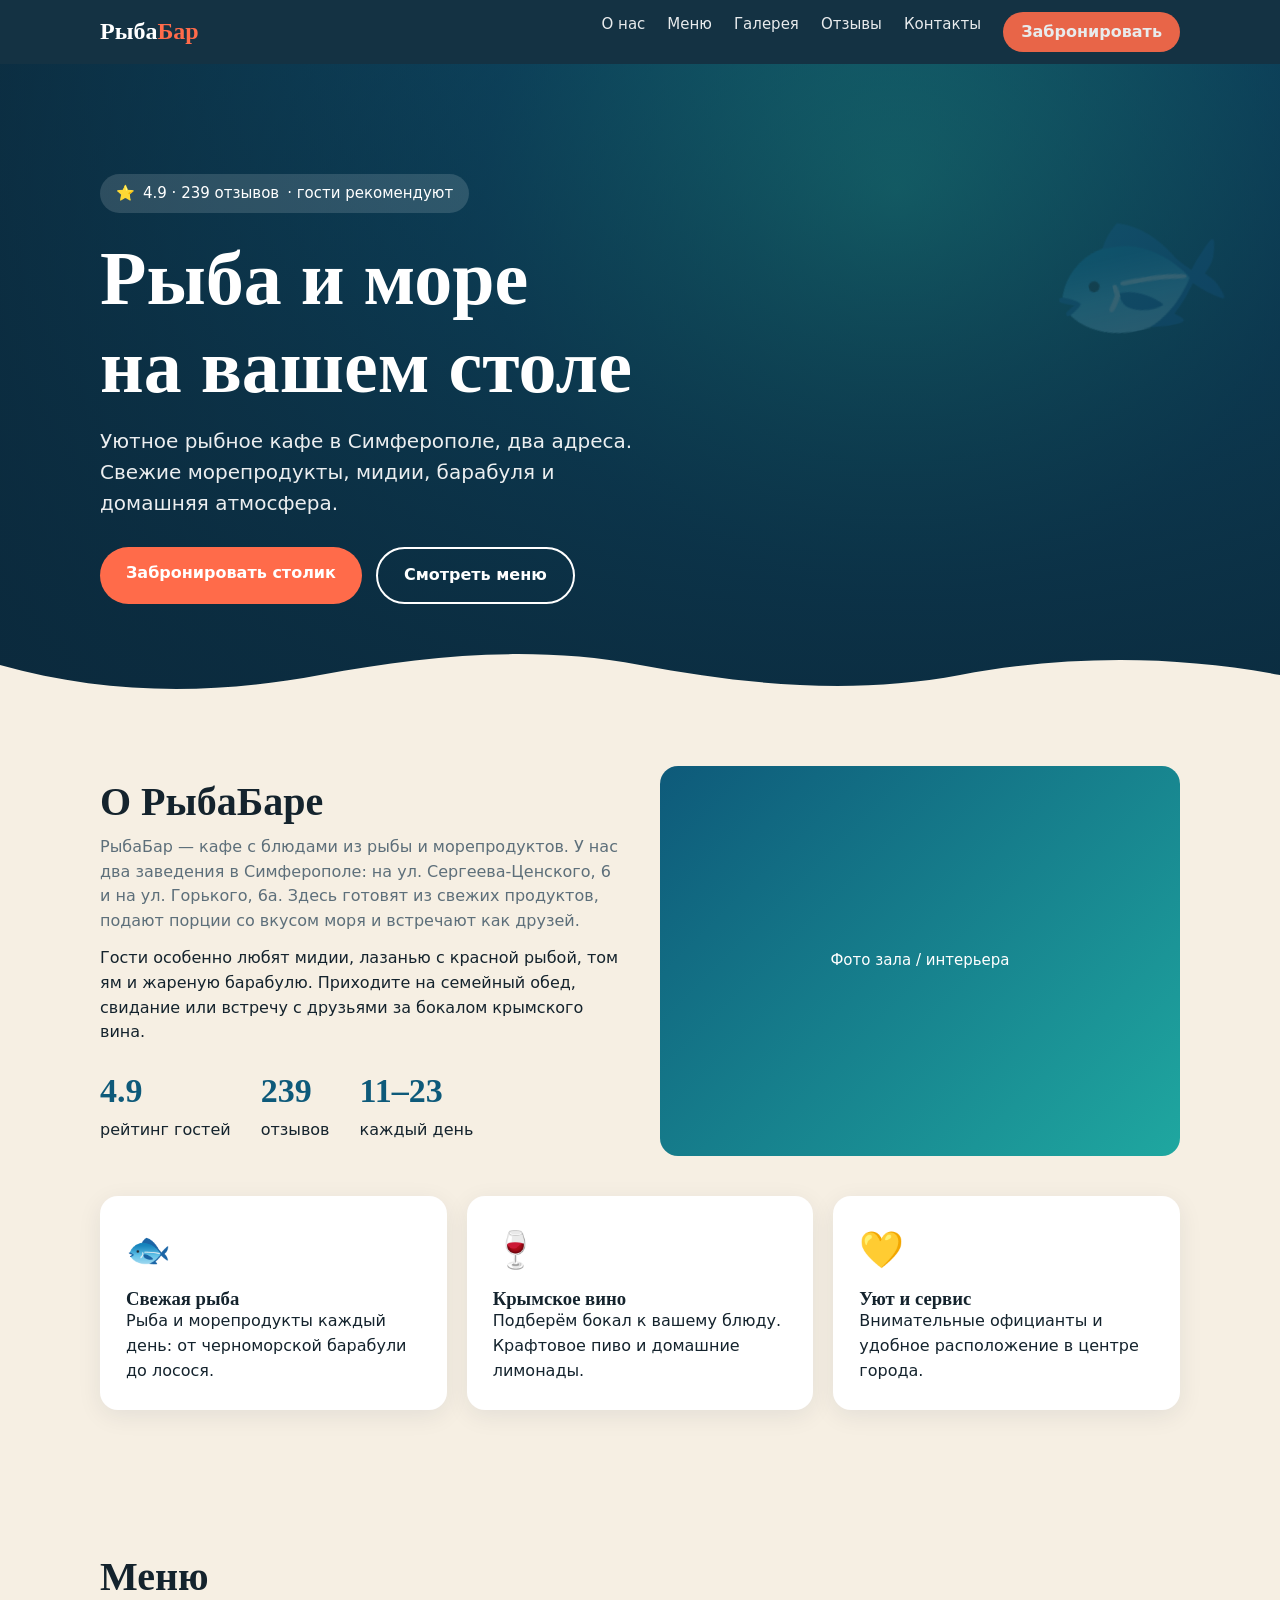
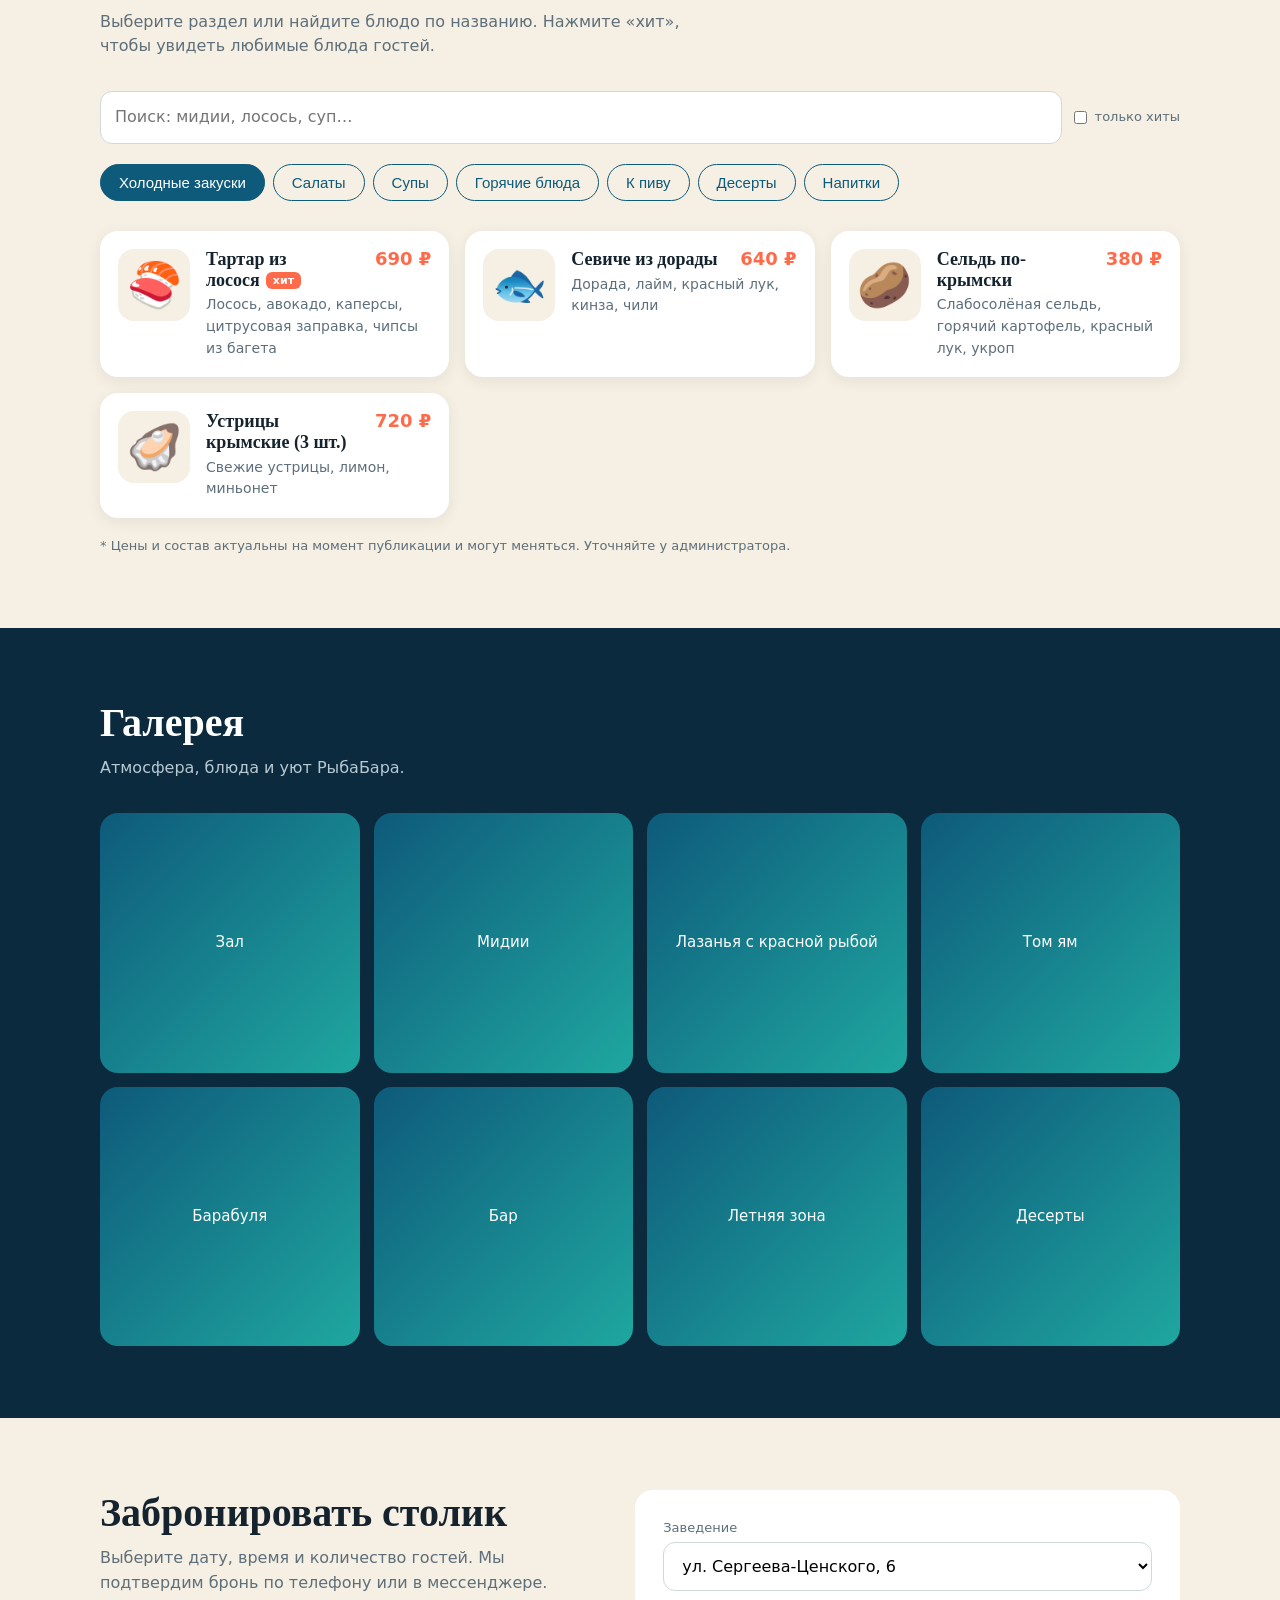
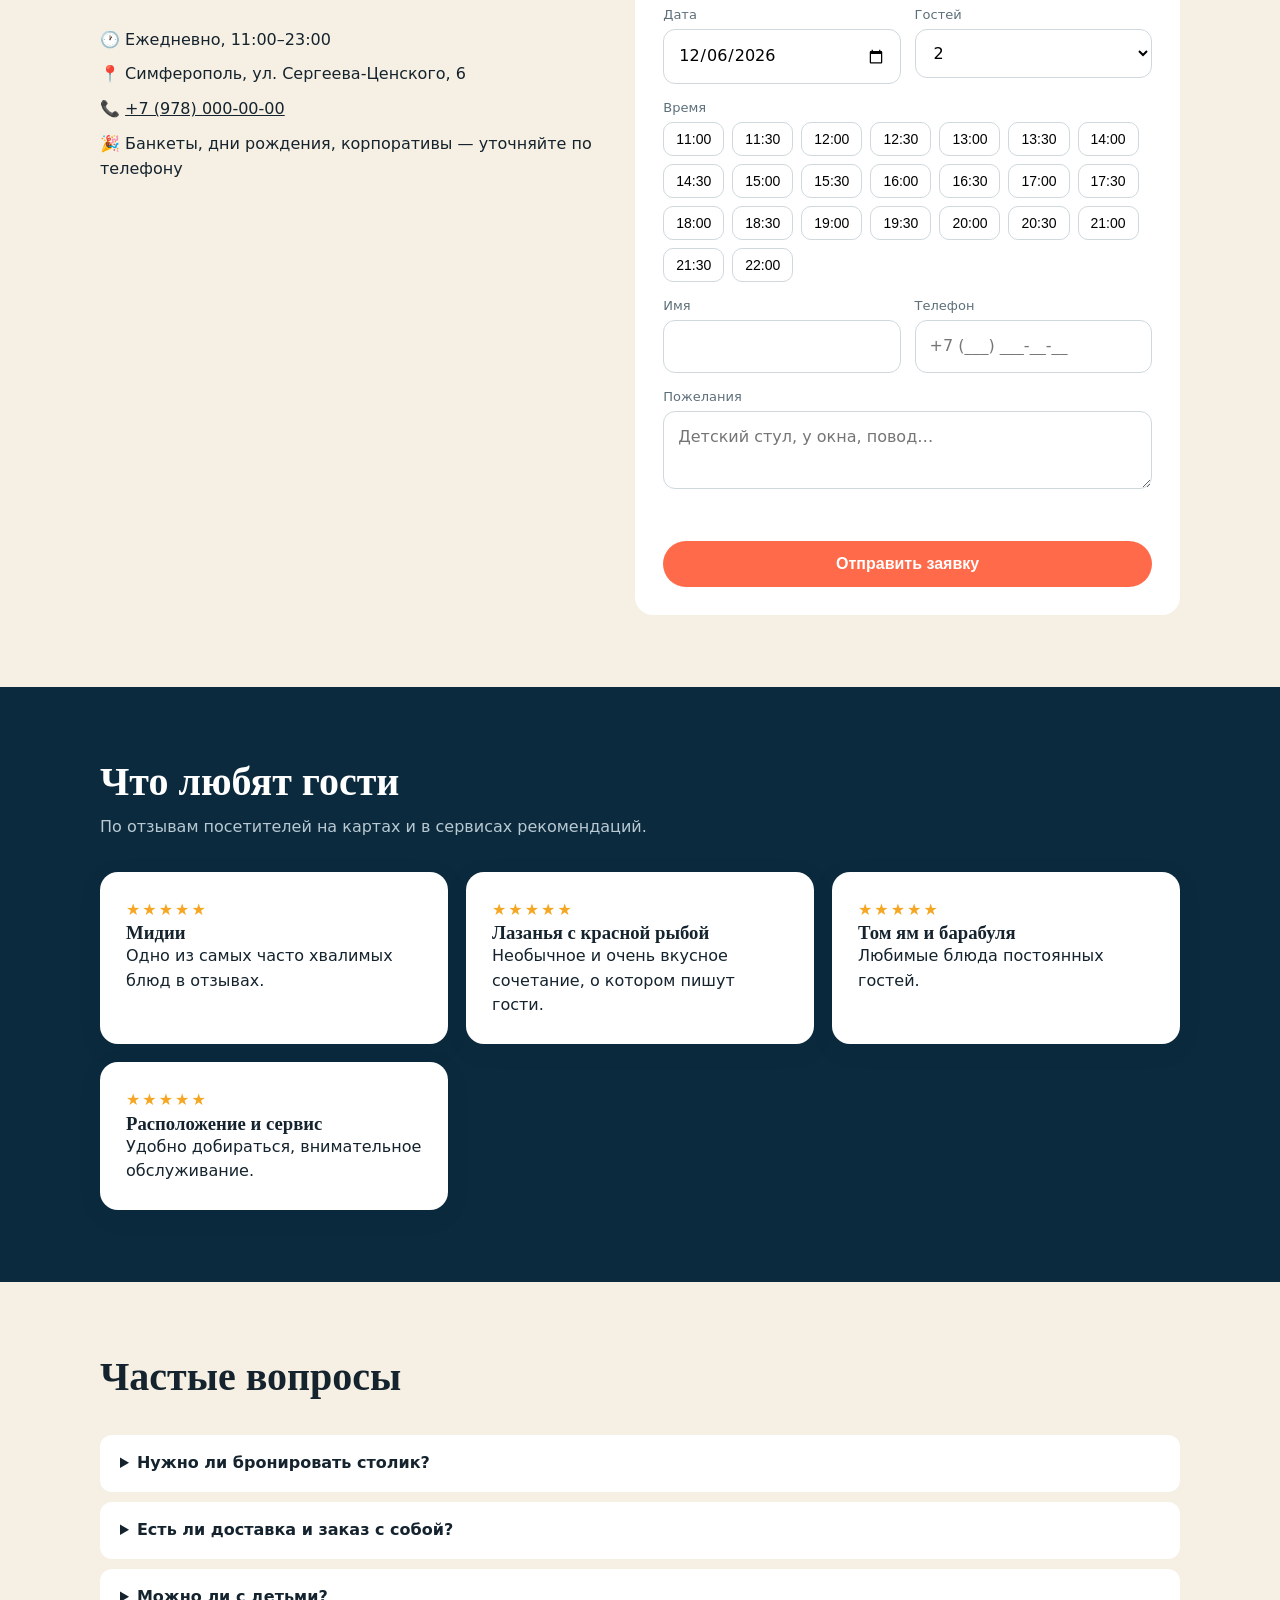
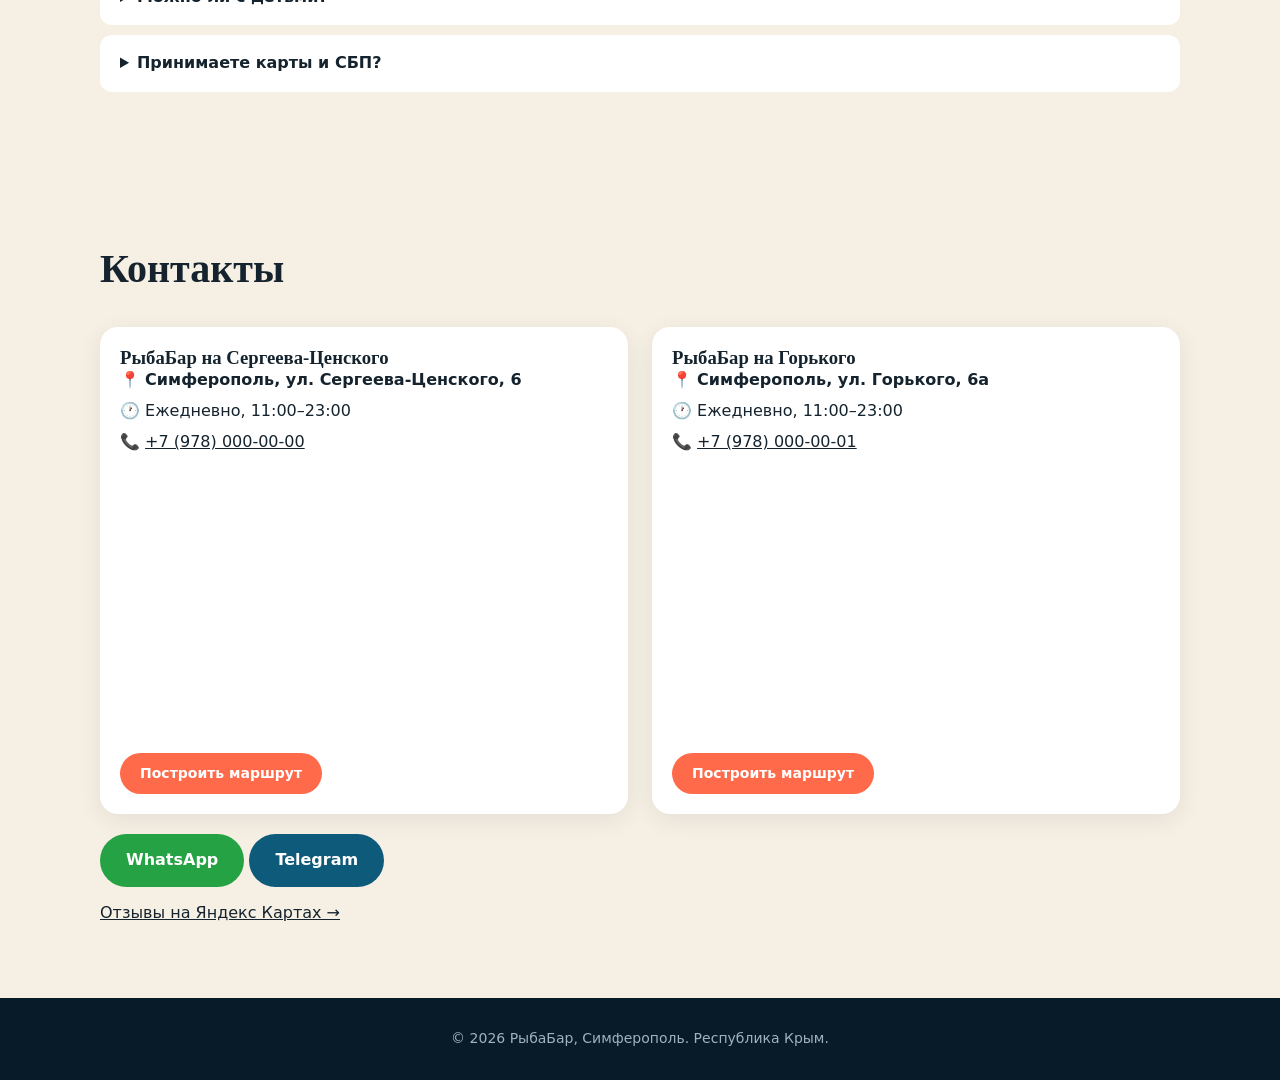
==== index.html @ 53394782 "Два заведения: Сергеева-Ценского, 6 и Горького, 6а — выбор в форме брони, контакты и карты Co-Author" ====
<!doctype html>
<html lang="ru">
<head>
<meta charset="utf-8">
<meta name="viewport" content="width=device-width,initial-scale=1">
<title>РыбаБар — рыбное кафе в Симферополе | Меню и бронирование столика</title>
<meta name="description" content="РыбаБар — кафе с свежей рыбой и морепродуктами в центре Симферополя, ул. Сергеева-Ценского, 6. Рейтинг 4.9. Меню онлайн и бронирование столика.">
<meta property="og:title" content="РыбаБар — рыбное кафе в Симферополе">
<meta property="og:description" content="Мидии, лазанья с красной рыбой, том ям, барабуля. Забронируйте столик онлайн.">
<meta property="og:type" content="restaurant">
<link rel="icon" href="data:image/svg+xml,<svg xmlns='http://www.w3.org/2000/svg' viewBox='0 0 100 100'><text y='.9em' font-size='90'>🐟</text></svg>">
<link rel="stylesheet" href="assets/style.css">
<script type="application/ld+json">
{"@context":"https://schema.org","@type":"Restaurant","name":"РыбаБар","servesCuisine":["Рыба","Морепродукты"],
"address":{"@type":"PostalAddress","streetAddress":"ул. Сергеева-Ценского, 6; ул. Горького, 6а","addressLocality":"Симферополь","addressRegion":"Республика Крым","addressCountry":"RU"},
"aggregateRating":{"@type":"AggregateRating","ratingValue":"4.9","reviewCount":"239"},"openingHours":"Mo-Su 11:00-23:00","acceptsReservations":true}
</script>
</head>
<body>
<header><div class="wrap nav">
 <a class="logo" href="#top">Рыба<span>Бар</span></a>
 <nav><ul id="menuNav">
  <li><a href="#about">О нас</a></li><li><a href="#menu">Меню</a></li><li><a href="#gallery">Галерея</a></li>
  <li><a href="#reviews">Отзывы</a></li><li><a href="#contacts">Контакты</a></li>
  <li><a class="btn" style="padding:8px 18px" href="#book">Забронировать</a></li>
 </ul></nav>
 <button class="burger" id="burger" aria-label="Меню">☰</button>
</div></header>

<main id="top">
<section class="hero">
 <span class="fish" aria-hidden="true">🐟</span>
 <div class="wrap">
  <div class="badge">⭐ <span id="rate"></span> · гости рекомендуют</div>
  <h1>Рыба и море<br>на вашем столе</h1>
  <p>Уютное рыбное кафе в Симферополе, два адреса. Свежие морепродукты, мидии, барабуля и домашняя атмосфера.</p>
  <div class="btns"><a class="btn" href="#book">Забронировать столик</a><a class="btn ghost" href="#menu">Смотреть меню</a></div>
 </div>
 <svg class="waves" viewBox="0 0 1440 70" preserveAspectRatio="none"><path fill="#f6efe3" d="M0 40c120 30 240 30 360 10s240-30 360-10 240 30 360 10 240-20 360 0v30H0z"/></svg>
</section>

<section id="about"><div class="wrap">
 <div class="about reveal">
  <div>
   <h2>О РыбаБаре</h2>
   <p class="lead" style="margin-bottom:12px">РыбаБар — кафе с блюдами из рыбы и морепродуктов. У нас два заведения в Симферополе: на ул. Сергеева-Ценского, 6 и на ул. Горького, 6а. Здесь готовят из свежих продуктов, подают порции со вкусом моря и встречают как друзей.</p>
   <p>Гости особенно любят мидии, лазанью с красной рыбой, том ям и жареную барабулю. Приходите на семейный обед, свидание или встречу с друзьями за бокалом крымского вина.</p>
   <div class="stats"><div><b id="st1"></b>рейтинг гостей</div><div><b id="st2"></b>отзывов</div><div><b>11–23</b>каждый день</div></div>
  </div>
  <div class="photo" data-photo="1">Фото зала / интерьера</div>
 </div>
 <div class="grid3 reveal" style="margin-top:40px">
  <div class="card"><div class="ic">🐟</div><h3>Свежая рыба</h3><p>Рыба и морепродукты каждый день: от черноморской барабули до лосося.</p></div>
  <div class="card"><div class="ic">🍷</div><h3>Крымское вино</h3><p>Подберём бокал к вашему блюду. Крафтовое пиво и домашние лимонады.</p></div>
  <div class="card"><div class="ic">💛</div><h3>Уют и сервис</h3><p>Внимательные официанты и удобное расположение в центре города.</p></div>
 </div>
</div></section>

<section id="menu"><div class="wrap">
 <h2>Меню</h2><p class="lead">Выберите раздел или найдите блюдо по названию. Нажмите «хит», чтобы увидеть любимые блюда гостей.</p>
 <div class="tools"><input type="search" id="q" placeholder="Поиск: мидии, лосось, суп…" aria-label="Поиск по меню"><label style="display:flex;align-items:center;gap:8px;margin:0"><input type="checkbox" id="hitOnly" style="width:auto"> только хиты</label></div>
 <div class="tabs" id="tabs"></div>
 <div class="dishes" id="dishes"></div>
 <p class="note">* Цены и состав актуальны на момент публикации и могут меняться. Уточняйте у администратора.</p>
</div></section>

<section id="gallery" class="dark"><div class="wrap">
 <h2>Галерея</h2><p class="lead">Атмосфера, блюда и уют РыбаБара.</p>
 <div class="gallery" id="gal"></div>
</div></section>

<section id="book"><div class="wrap">
 <div class="book">
  <div class="reveal">
   <h2>Забронировать столик</h2>
   <p class="lead">Выберите дату, время и количество гостей. Мы подтвердим бронь по телефону или в мессенджере.</p>
   <ul style="list-style:none;padding:0;display:grid;gap:10px">
    <li>🕐 <span id="hrs"></span></li><li>📍 <span id="adr"></span></li><li>📞 <a id="phoneLink" href="#"></a></li>
    <li>🎉 Банкеты, дни рождения, корпоративы — уточняйте по телефону</li>
   </ul>
  </div>
  <form class="form" id="form" novalidate>
   <div><label for="loc">Заведение</label><select id="loc"></select></div>
   <div class="row"><div><label for="date">Дата</label><input type="date" id="date" required></div>
   <div><label for="guests">Гостей</label><select id="guests"></select></div></div>
   <div><label>Время</label><div class="slots" id="slots"></div></div>
   <div class="row"><div><label for="name">Имя</label><input id="name" autocomplete="name" required></div>
   <div><label for="tel">Телефон</label><input id="tel" type="tel" autocomplete="tel" placeholder="+7 (___) ___-__-__" required></div></div>
   <div><label for="comment">Пожелания</label><textarea id="comment" rows="2" placeholder="Детский стул, у окна, повод…"></textarea></div>
   <div class="err" id="err" role="alert"></div>
   <button class="btn" type="submit">Отправить заявку</button>
   <div class="ok" id="ok"><b>Заявка сформирована!</b><p id="okText"></p>
    <a class="btn" id="waBtn" target="_blank" rel="noopener">Отправить в WhatsApp</a><a class="btn" id="tgBtn" target="_blank" rel="noopener" style="background:var(--sea)">В Telegram</a></div>
  </form>
 </div>
</div></section>

<section id="reviews" class="dark"><div class="wrap">
 <h2>Что любят гости</h2><p class="lead">По отзывам посетителей на картах и в сервисах рекомендаций.</p>
 <div class="rev reveal">
  <div class="card" style="color:var(--ink)"><div class="stars">★★★★★</div><h3>Мидии</h3><p>Одно из самых часто хвалимых блюд в отзывах.</p></div>
  <div class="card" style="color:var(--ink)"><div class="stars">★★★★★</div><h3>Лазанья с красной рыбой</h3><p>Необычное и очень вкусное сочетание, о котором пишут гости.</p></div>
  <div class="card" style="color:var(--ink)"><div class="stars">★★★★★</div><h3>Том ям и барабуля</h3><p>Любимые блюда постоянных гостей.</p></div>
  <div class="card" style="color:var(--ink)"><div class="stars">★★★★★</div><h3>Расположение и сервис</h3><p>Удобно добираться, внимательное обслуживание.</p></div>
 </div>
</div></section>

<section><div class="wrap faq">
 <h2>Частые вопросы</h2><br>
 <details><summary>Нужно ли бронировать столик?</summary><p>В выходные и вечером лучше забронировать заранее — через форму выше или по телефону.</p></details>
 <details><summary>Есть ли доставка и заказ с собой?</summary><p>Уточняйте у администратора по телефону.</p></details>
 <details><summary>Можно ли с детьми?</summary><p>Да, мы рады гостям с детьми. Детский стул подготовим по запросу.</p></details>
 <details><summary>Принимаете карты и СБП?</summary><p>Да, оплата наличными, картой и по СБП.</p></details>
</div></section>

<section id="contacts"><div class="wrap">
 <h2>Контакты</h2><br>
 <div id="locs" class="contacts-list"></div>
 <p style="margin-top:20px"><a class="btn" id="wa" target="_blank" rel="noopener" style="background:#25a244">WhatsApp</a> <a class="btn" id="tg" target="_blank" rel="noopener" style="background:var(--sea)">Telegram</a></p>
 <p style="margin-top:14px"><a href="https://yandex.ru/maps/org/rybabar/146988495562" target="_blank" rel="noopener">Отзывы на Яндекс Картах →</a></p>
</div></section>
</main>

<footer><div class="wrap">© <span id="yr"></span> РыбаБар, Симферополь. Республика Крым.</div></footer>
<a class="btn fab" href="#book">Забронировать</a>
<script src="assets/config.js"></script><script src="assets/menu.js"></script><script src="assets/script.js"></script>
</body></html>
---- assets/style.css ----
:root{--navy:#0b2a3d;--sea:#0e5a7a;--teal:#1fa7a0;--sand:#f6efe3;--coral:#ff6b4a;--ink:#14232d;--mut:#5d6f7a;--card:#fff;--r:18px}
*{box-sizing:border-box;margin:0}html{scroll-behavior:smooth}
body{font-family:"Segoe UI",system-ui,-apple-system,Roboto,sans-serif;color:var(--ink);background:var(--sand);line-height:1.55}
img,svg{max-width:100%}a{color:inherit}
.wrap{max-width:1120px;margin:0 auto;padding:0 20px}
h1,h2,h3{font-family:Georgia,"Times New Roman",serif;line-height:1.15}
h2{font-size:clamp(28px,4vw,40px);margin-bottom:10px}
.lead{color:var(--mut);max-width:620px;margin-bottom:32px}
section{padding:72px 0}
header{position:sticky;top:0;z-index:50;background:rgba(11,42,61,.96);backdrop-filter:blur(8px);color:#fff}
.nav{display:flex;align-items:center;justify-content:space-between;height:64px}
.logo{font-family:Georgia,serif;font-size:24px;font-weight:700;text-decoration:none}.logo span{color:var(--coral)}
nav ul{display:flex;gap:22px;list-style:none;padding:0}nav a{text-decoration:none;font-size:15px;opacity:.9}nav a:hover{opacity:1;color:var(--teal)}
.burger{display:none;background:none;border:0;color:#fff;font-size:28px;cursor:pointer}
.btn{display:inline-block;background:var(--coral);color:#fff;border:0;padding:14px 26px;border-radius:999px;font-size:16px;font-weight:600;text-decoration:none;cursor:pointer;transition:.2s}
.btn:hover{transform:translateY(-2px);box-shadow:0 8px 20px rgba(255,107,74,.4)}
.btn.ghost{background:transparent;border:2px solid #fff}
.hero{background:linear-gradient(180deg,rgba(11,42,61,.55),rgba(11,42,61,.9)),radial-gradient(circle at 70% 20%,#1fa7a0 0,#0e5a7a 40%,#0b2a3d 100%);color:#fff;padding:110px 0 90px;position:relative;overflow:hidden}
.hero h1{font-size:clamp(40px,7vw,76px);margin-bottom:16px}
.hero p{font-size:20px;max-width:560px;opacity:.92;margin-bottom:28px}
.hero .btns{display:flex;gap:14px;flex-wrap:wrap}
.badge{display:inline-flex;gap:8px;background:rgba(255,255,255,.14);padding:8px 16px;border-radius:999px;margin-bottom:22px;font-size:15px}
.waves{position:absolute;bottom:-1px;left:0;width:100%;height:70px}
.hero .fish{position:absolute;right:4%;top:90px;font-size:150px;opacity:.18;transform:rotate(-12deg)}
.grid3{display:grid;grid-template-columns:repeat(auto-fit,minmax(240px,1fr));gap:20px}
.card{background:var(--card);border-radius:var(--r);padding:26px;box-shadow:0 6px 24px rgba(11,42,61,.08)}
.card .ic{font-size:36px;margin-bottom:10px}
.about{display:grid;grid-template-columns:1fr 1fr;gap:40px;align-items:center}
.photo{aspect-ratio:4/3;border-radius:var(--r);background:linear-gradient(135deg,var(--sea),var(--teal));display:flex;align-items:center;justify-content:center;color:#fff;font-size:15px;text-align:center;padding:16px;overflow:hidden}
.photo img{width:100%;height:100%;object-fit:cover}
.stats{display:flex;gap:30px;margin-top:20px;flex-wrap:wrap}.stats b{display:block;font-size:34px;font-family:Georgia,serif;color:var(--sea)}
.tabs{display:flex;gap:8px;overflow-x:auto;padding-bottom:10px;margin-bottom:20px;position:sticky;top:64px;background:var(--sand);z-index:5;padding-top:8px}
.tab{white-space:nowrap;border:1.5px solid var(--sea);color:var(--sea);background:transparent;padding:9px 18px;border-radius:999px;cursor:pointer;font-size:15px}
.tab.on{background:var(--sea);color:#fff}
.tools{display:flex;gap:12px;flex-wrap:wrap;margin-bottom:12px}
.tools input[type=search]{flex:1;min-width:200px}
input,select,textarea{font:inherit;padding:13px 14px;border:1.5px solid #cfd8dc;border-radius:12px;background:#fff;width:100%}
input:focus,select:focus,textarea:focus{outline:2px solid var(--teal);border-color:var(--teal)}
.dishes{display:grid;grid-template-columns:repeat(auto-fill,minmax(320px,1fr));gap:16px}
.dish{background:#fff;border-radius:var(--r);padding:18px;display:flex;gap:16px;box-shadow:0 4px 16px rgba(11,42,61,.07)}
.dish .em{font-size:44px;width:72px;height:72px;flex:none;border-radius:16px;background:var(--sand);display:flex;align-items:center;justify-content:center}
.dish h3{font-size:18px;display:flex;justify-content:space-between;gap:10px}
.dish .pr{color:var(--coral);white-space:nowrap;font-family:system-ui;font-weight:700}
.dish p{color:var(--mut);font-size:14px;margin-top:4px}
.tag{font-size:11px;background:var(--coral);color:#fff;border-radius:6px;padding:2px 7px;margin-left:6px;vertical-align:middle;font-family:system-ui}
.note{font-size:13px;color:var(--mut);margin-top:18px}
.gallery{display:grid;grid-template-columns:repeat(auto-fit,minmax(240px,1fr));gap:14px}
.gallery .photo{aspect-ratio:1}
.dark{background:var(--navy);color:#fff}.dark .lead{color:#b9c9d3}
.book{display:grid;grid-template-columns:1fr 1.1fr;gap:40px}
.form{background:#fff;color:var(--ink);border-radius:var(--r);padding:28px;display:grid;gap:14px}
.form .row{display:grid;grid-template-columns:1fr 1fr;gap:14px}
label{font-size:13px;color:var(--mut);display:block;margin-bottom:4px}
.slots{display:flex;flex-wrap:wrap;gap:8px}
.slot{border:1.5px solid #cfd8dc;background:#fff;border-radius:10px;padding:8px 12px;cursor:pointer;font-size:14px}
.slot.on{background:var(--teal);border-color:var(--teal);color:#fff}.slot:disabled{opacity:.35;cursor:not-allowed;text-decoration:line-through}
.err{color:#c0392b;font-size:13px;min-height:16px}
.ok{background:#e6f7f5;border:1.5px solid var(--teal);border-radius:12px;padding:16px;display:none}
.ok .btn{margin-top:10px;margin-right:8px;padding:10px 20px}
.rev{display:grid;grid-template-columns:repeat(auto-fit,minmax(280px,1fr));gap:18px}
.stars{color:#f5a623;letter-spacing:2px}
.faq details{background:#fff;border-radius:12px;padding:16px 20px;margin-bottom:10px}.faq summary{cursor:pointer;font-weight:600}.faq p{margin-top:8px;color:var(--mut)}
.contacts{display:grid;grid-template-columns:1fr 1.3fr;gap:30px}
.contacts iframe{width:100%;height:340px;border:0;border-radius:var(--r)}
.contacts li{list-style:none;margin-bottom:12px}
footer{background:#071b28;color:#9fb3be;padding:30px 0;font-size:14px;text-align:center}
.fab{position:fixed;right:16px;bottom:16px;z-index:60;display:none}
.reveal{opacity:0;transform:translateY(20px);transition:.6s}.reveal.in{opacity:1;transform:none}
@media(max-width:820px){
 nav ul{display:none;position:absolute;top:64px;left:0;right:0;background:var(--navy);flex-direction:column;padding:16px 20px}nav ul.open{display:flex}.burger{display:block}
 .about,.book,.contacts{grid-template-columns:1fr}.fab{display:block}section{padding:52px 0}.hero .fish{font-size:90px}
 .dishes{grid-template-columns:1fr}.gallery{grid-template-columns:1fr 1fr}.form .row{grid-template-columns:1fr}
}
@media(prefers-reduced-motion:reduce){*{transition:none!important;scroll-behavior:auto!important}}

.contacts-list{display:grid;grid-template-columns:repeat(auto-fit,minmax(320px,1fr));gap:24px}.loc{background:#fff;border-radius:var(--r);padding:20px;box-shadow:0 6px 24px rgba(11,42,61,.08)}.loc iframe{width:100%;height:260px;border:0;border-radius:12px;margin:12px 0}.loc p{margin-bottom:6px}.loc .btn{padding:10px 20px;font-size:14px}
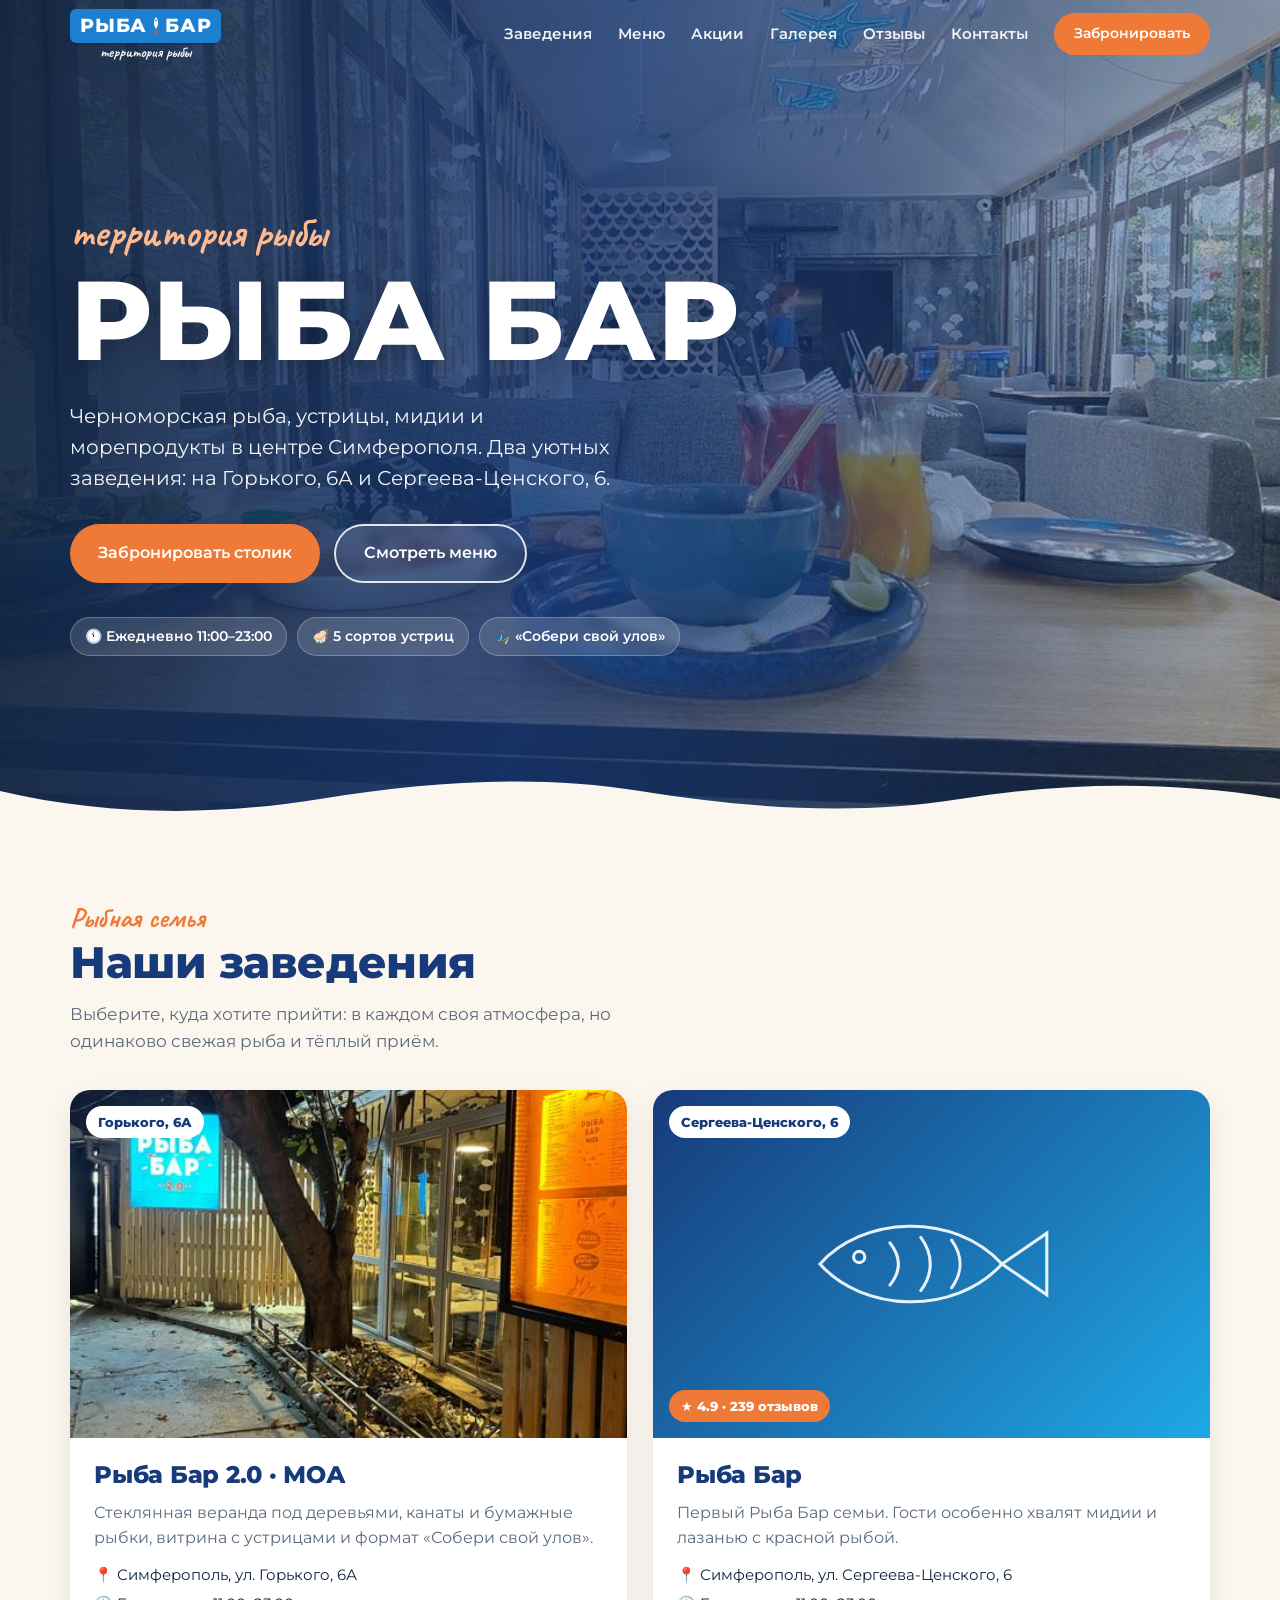
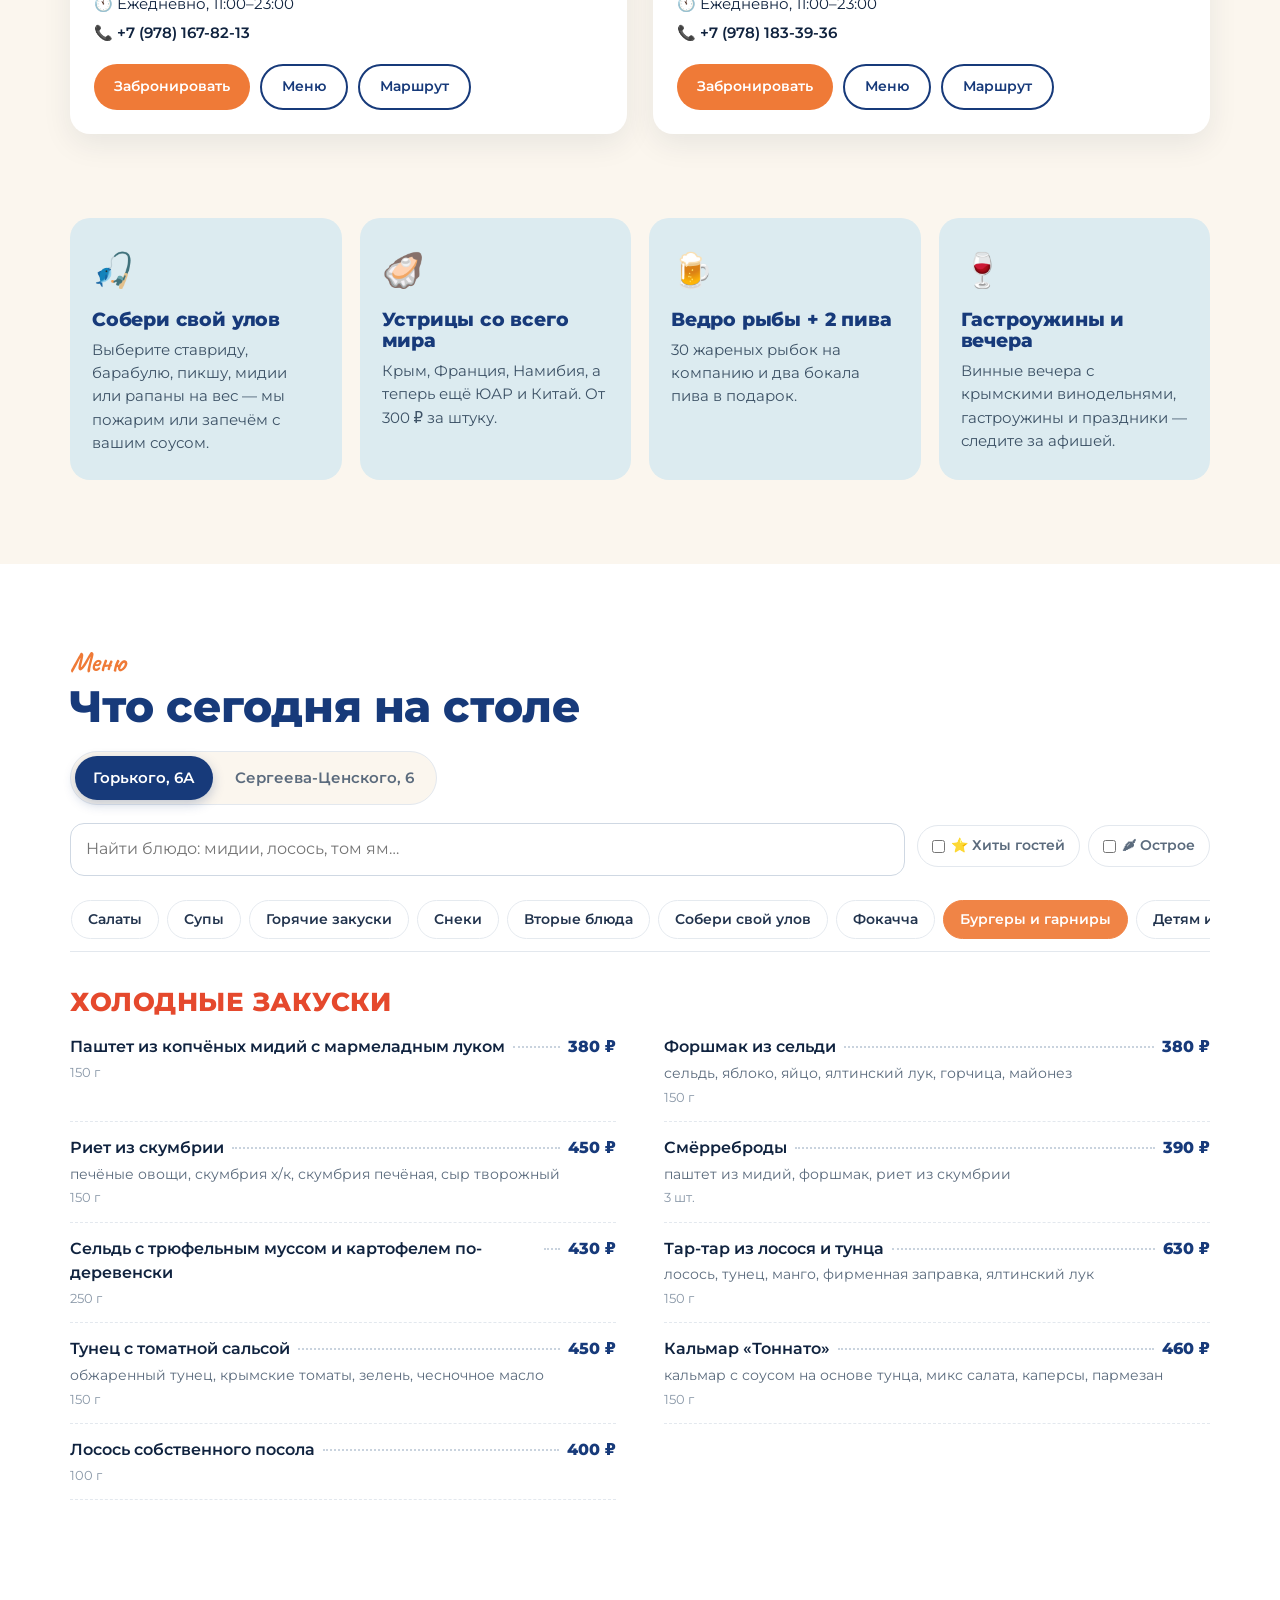
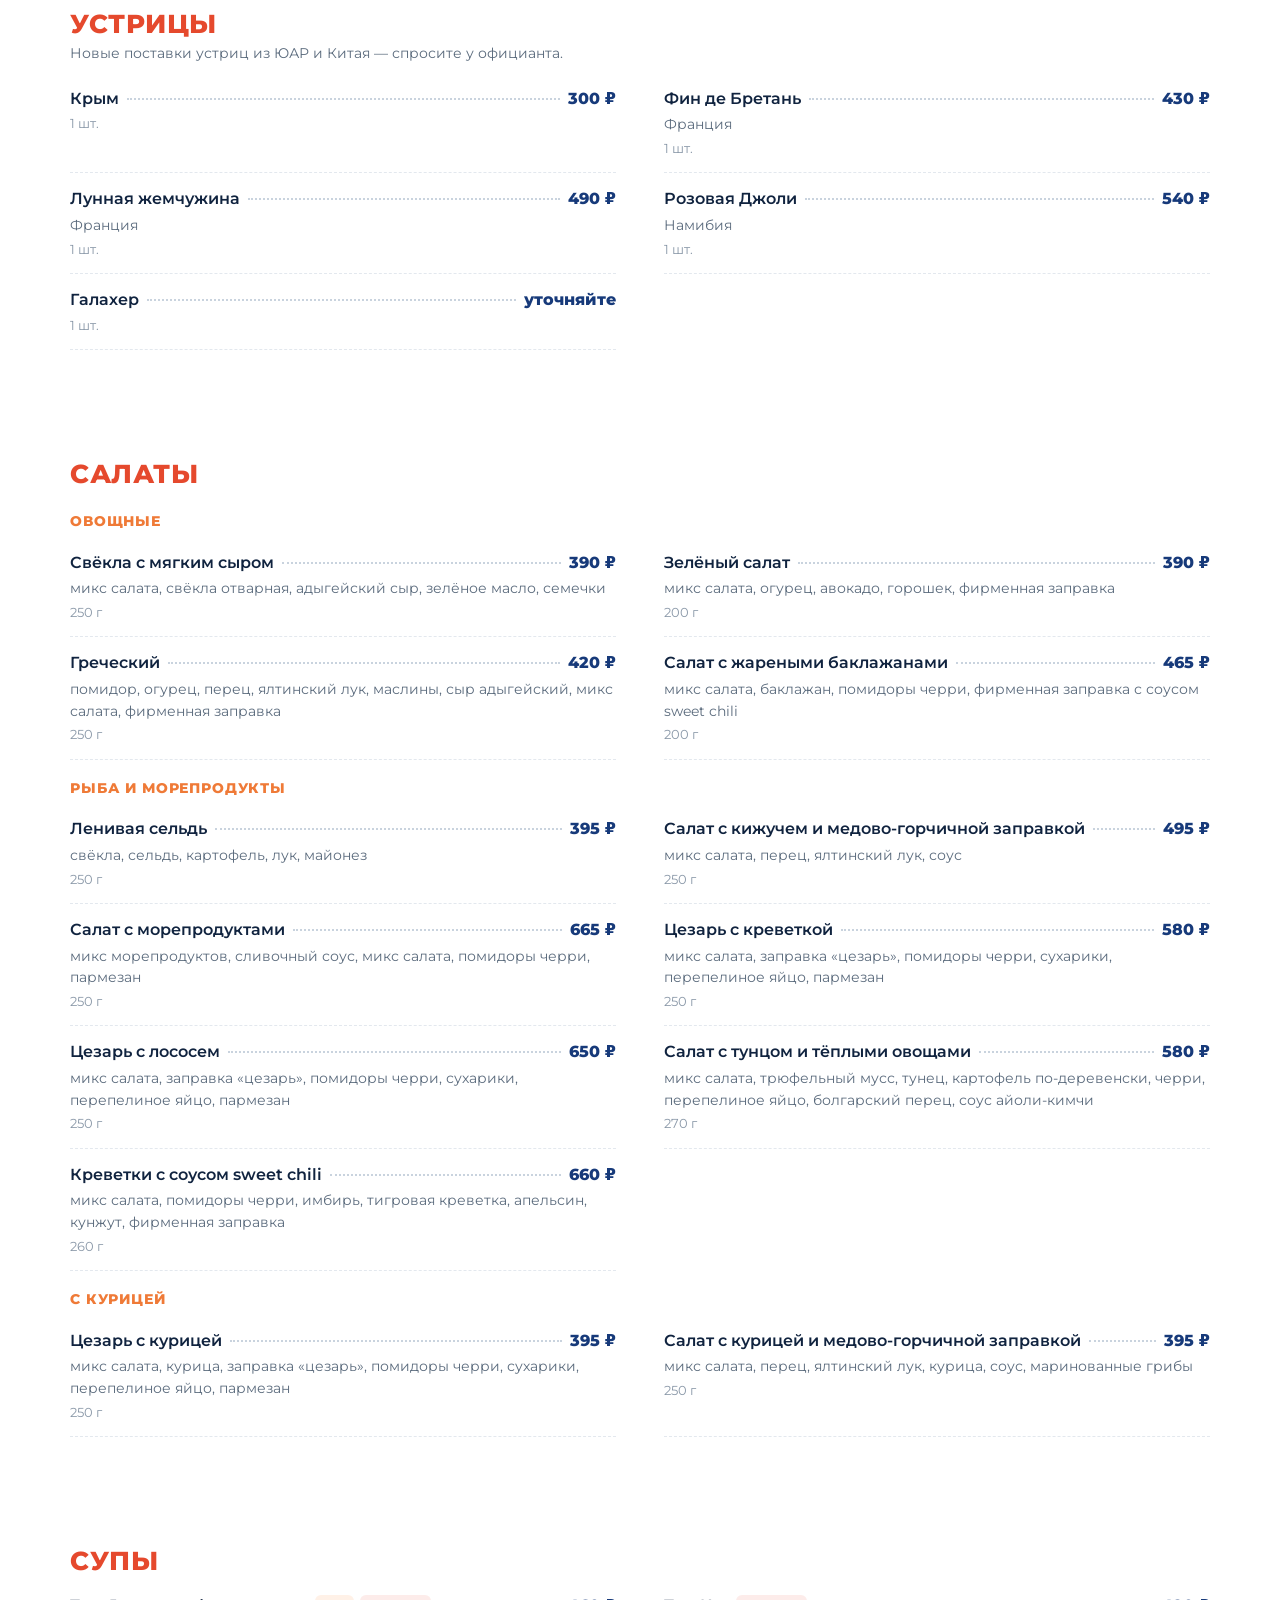
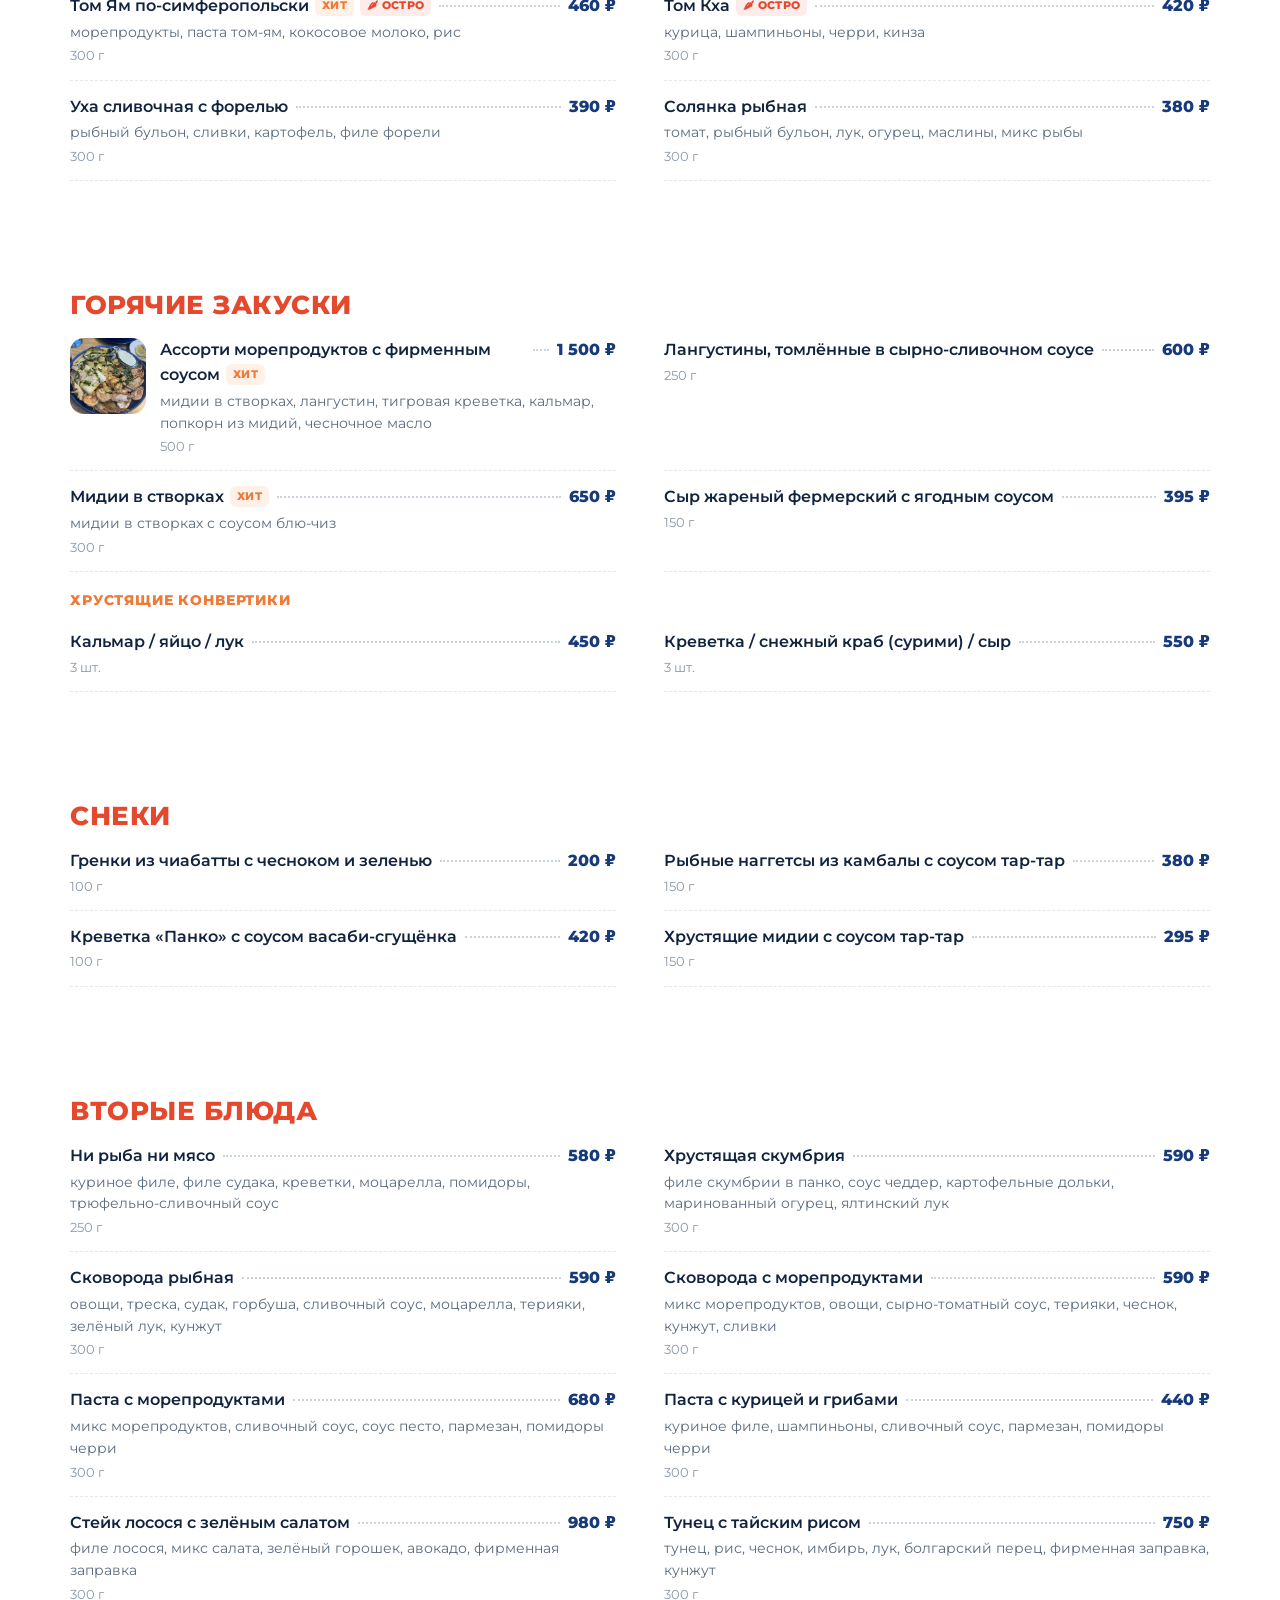
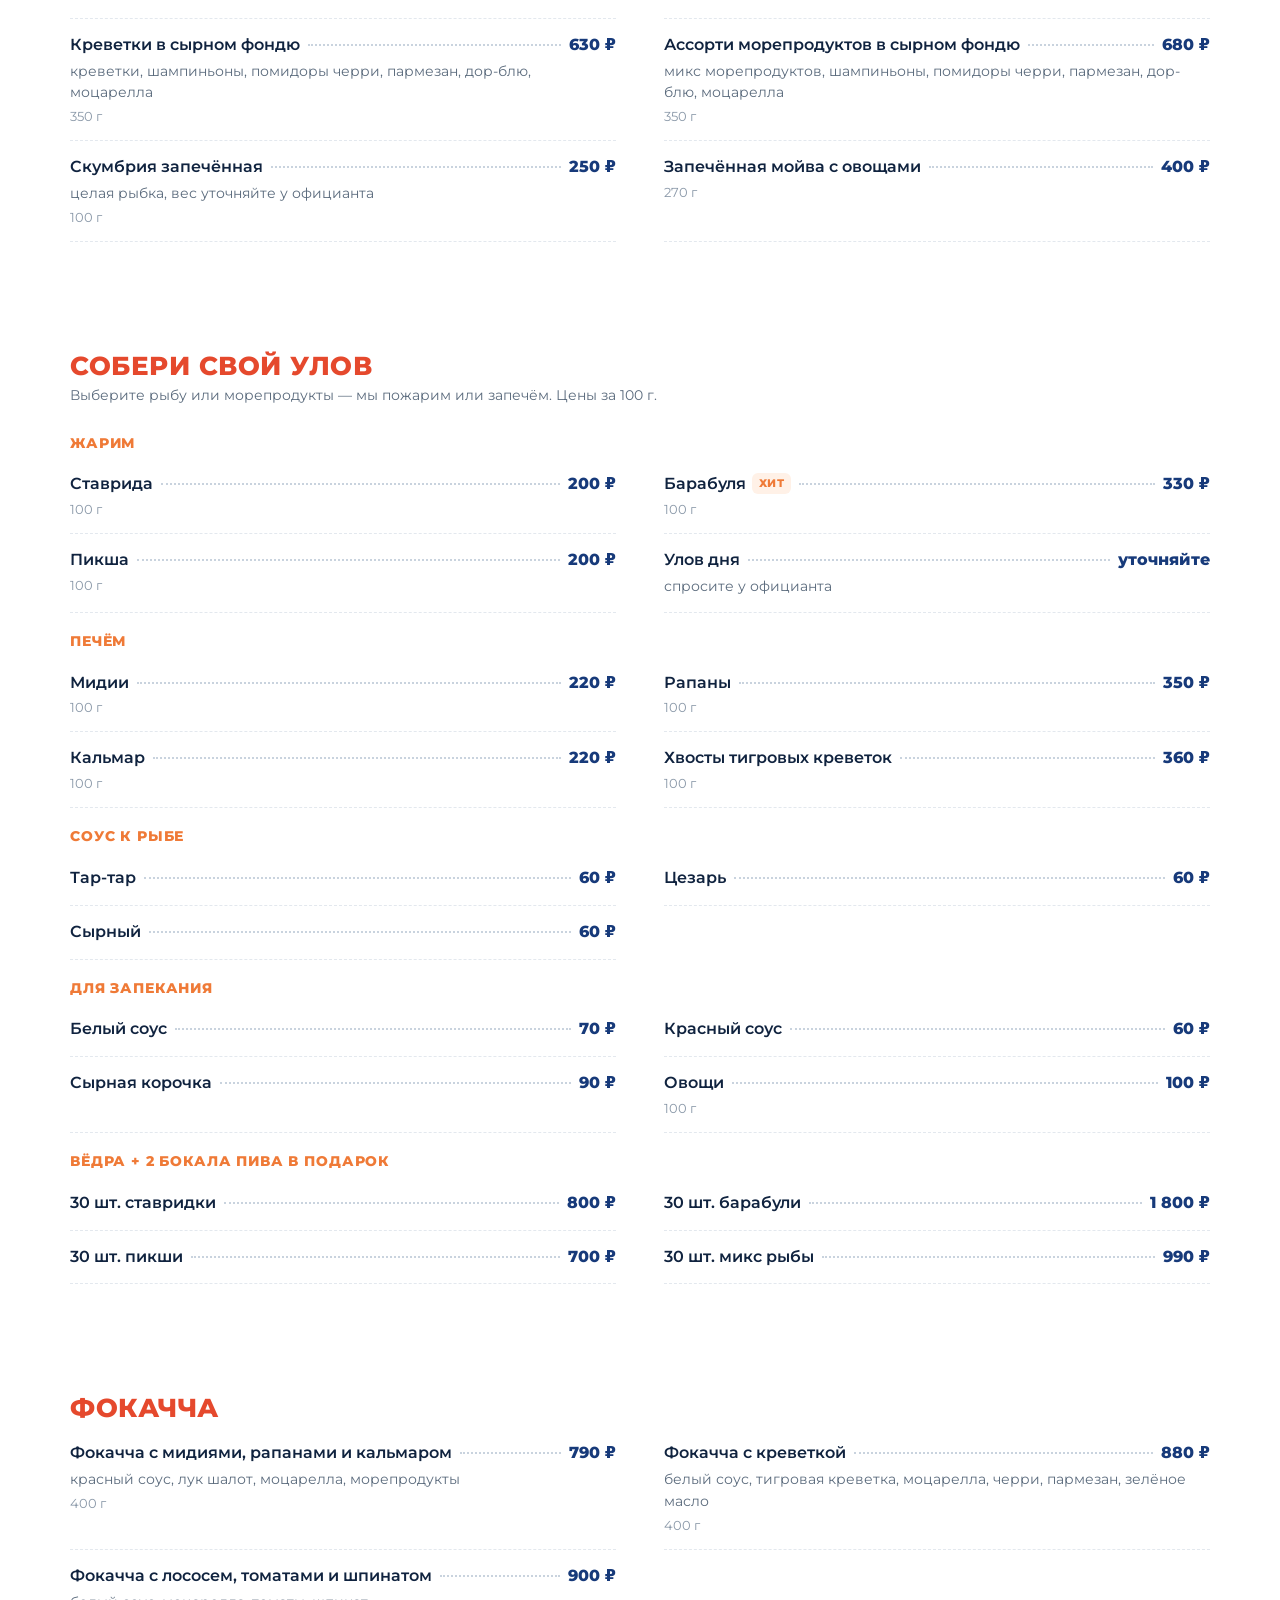
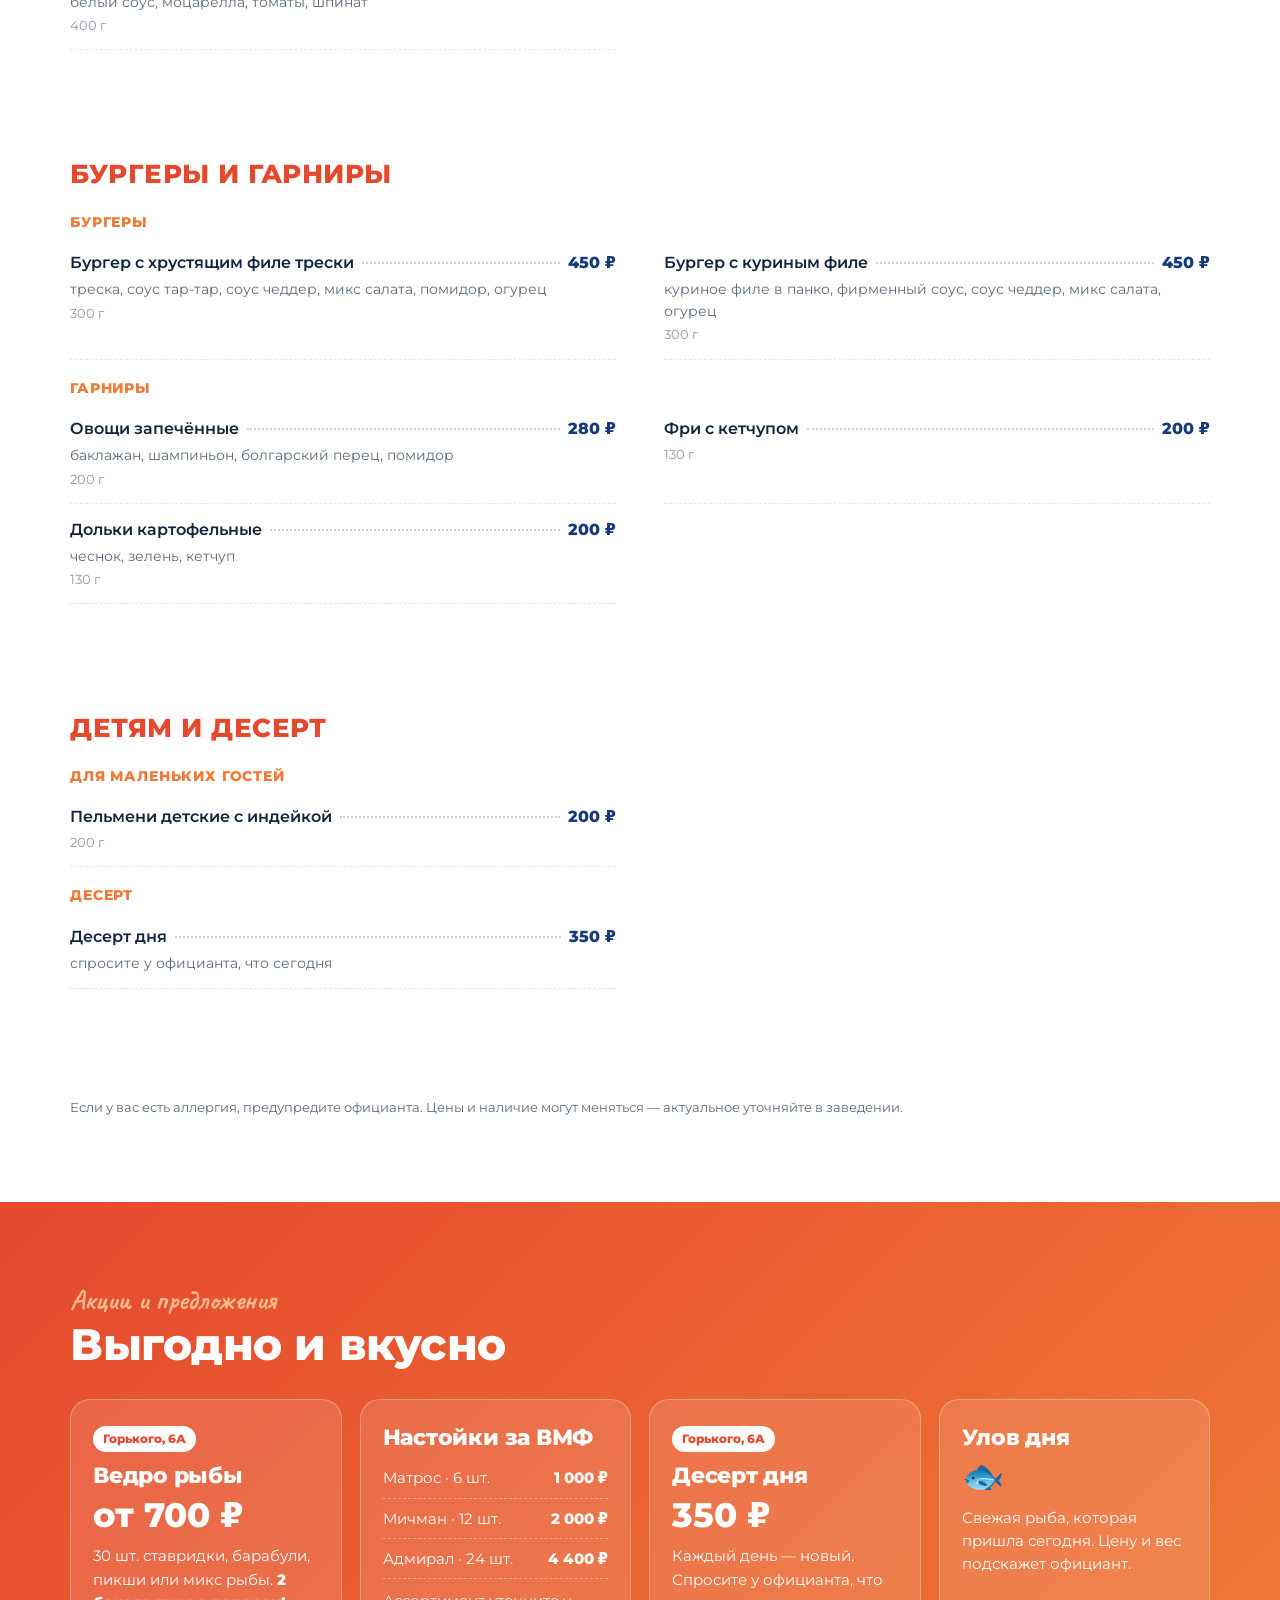
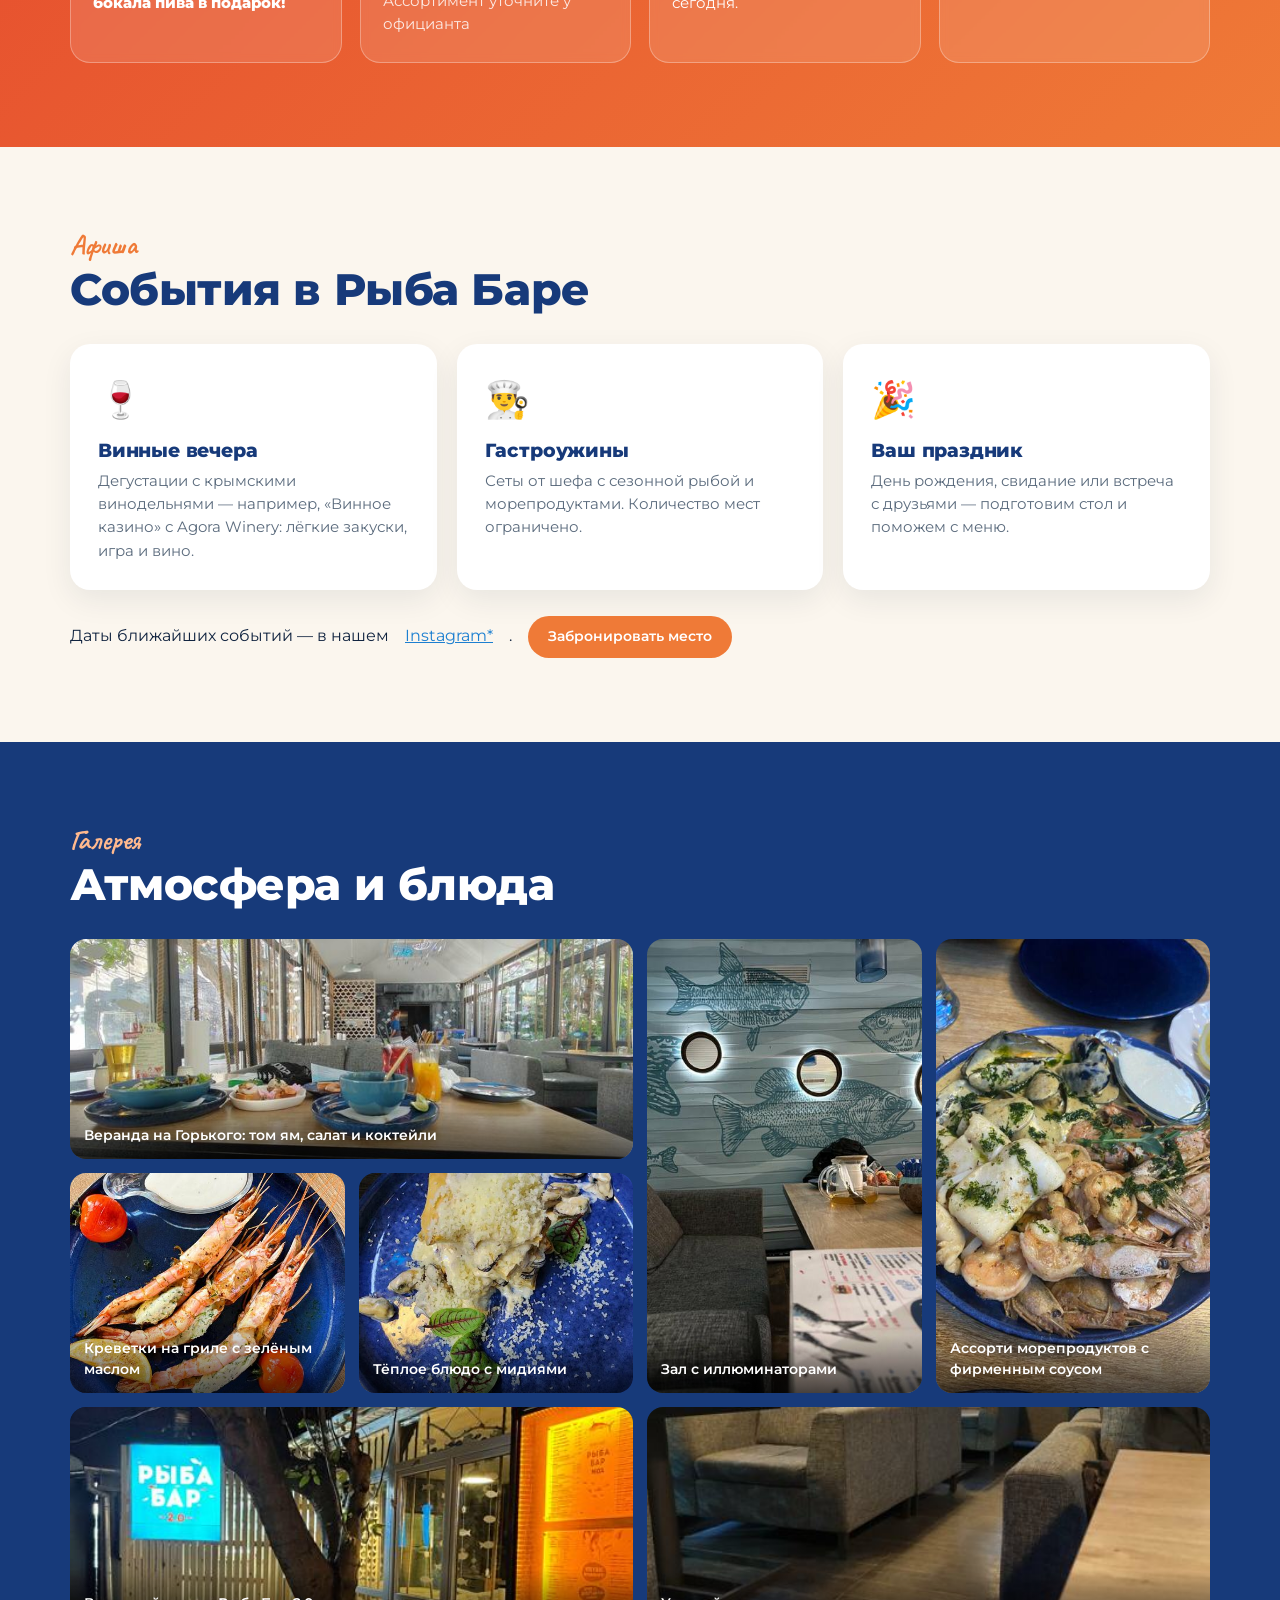
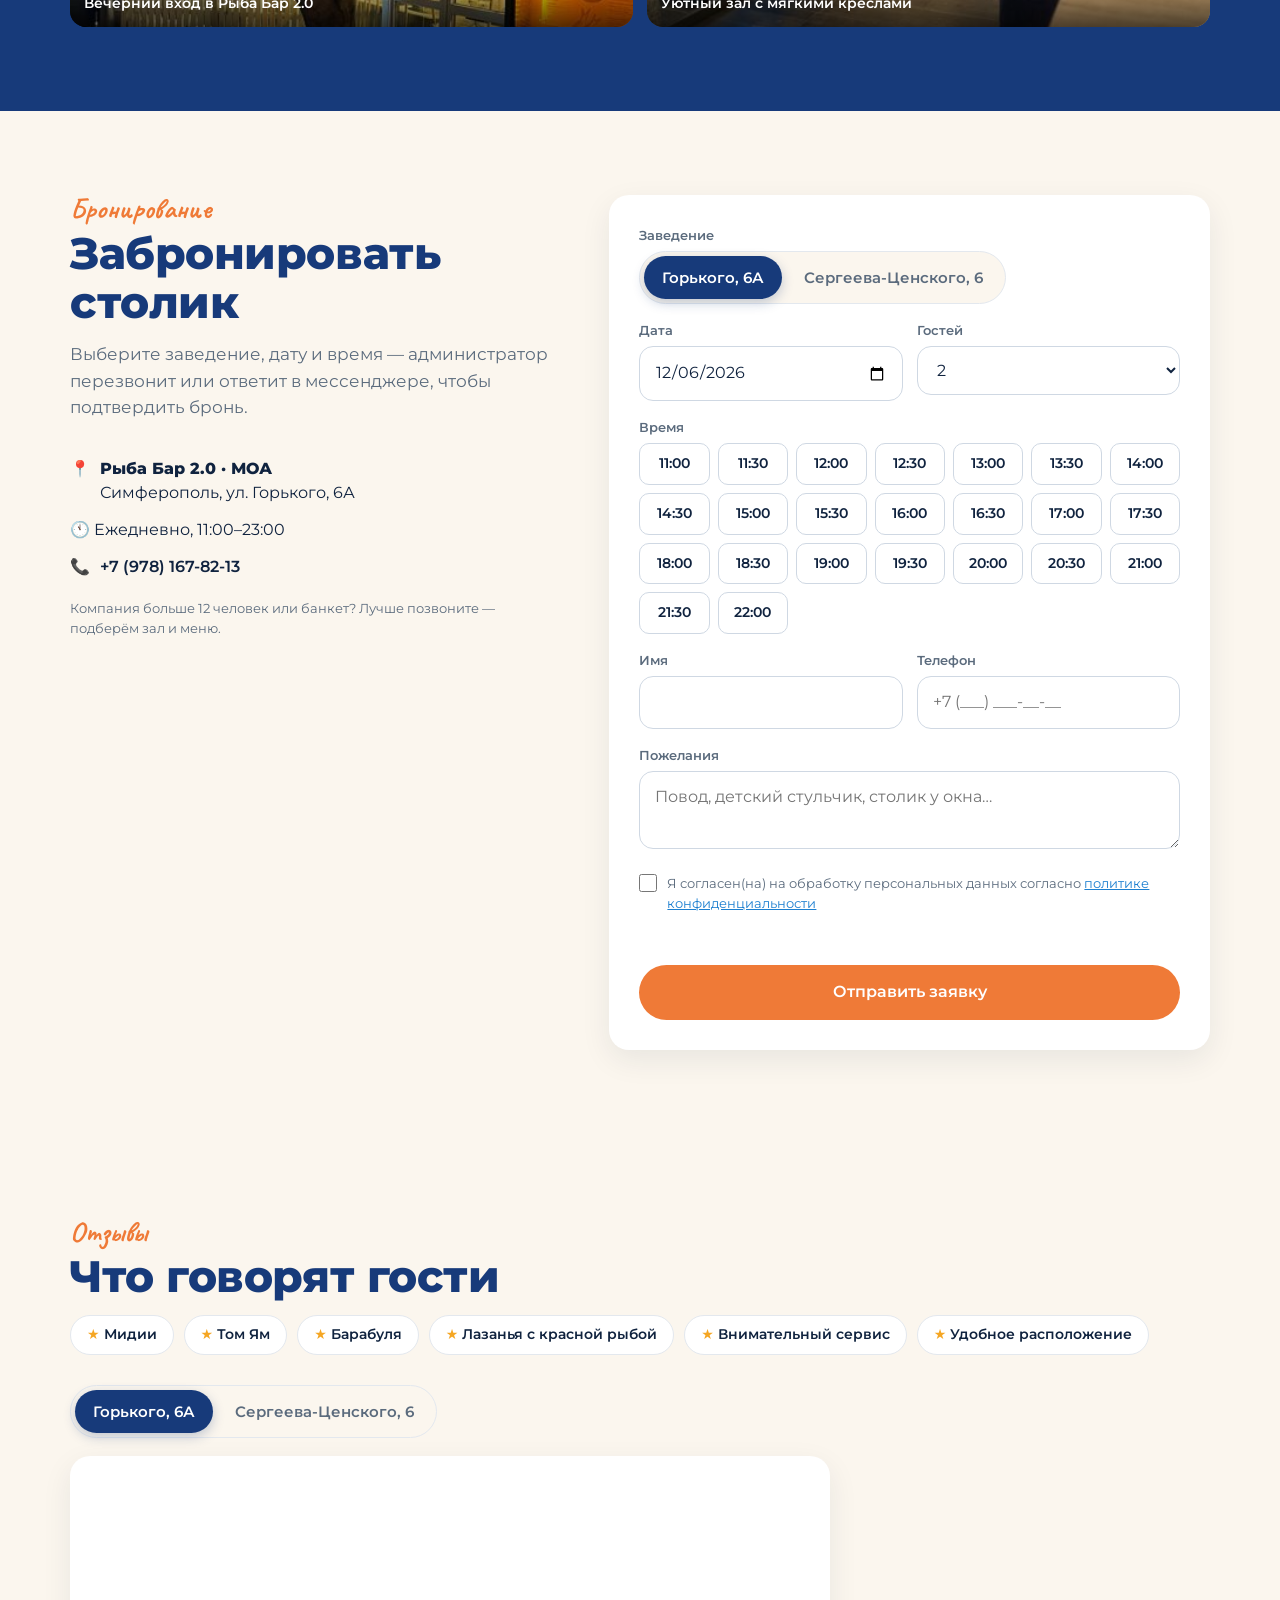
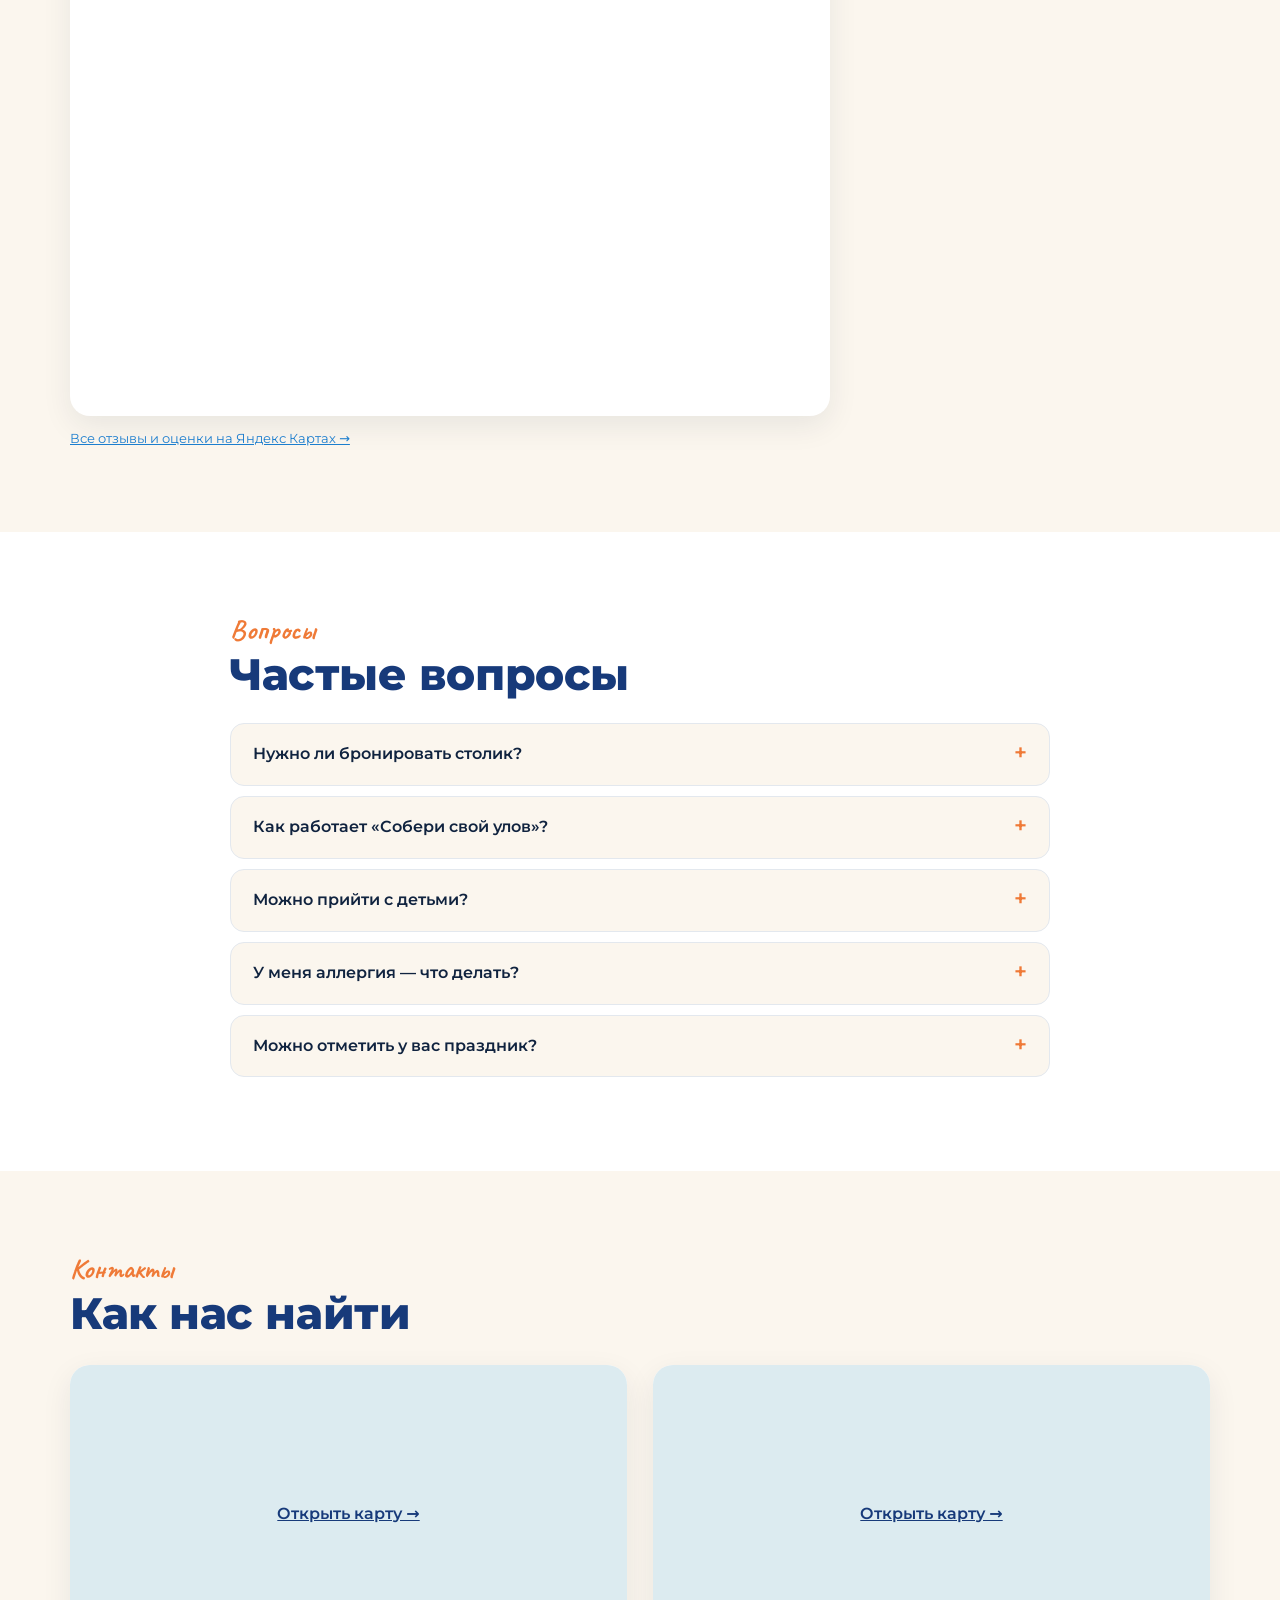
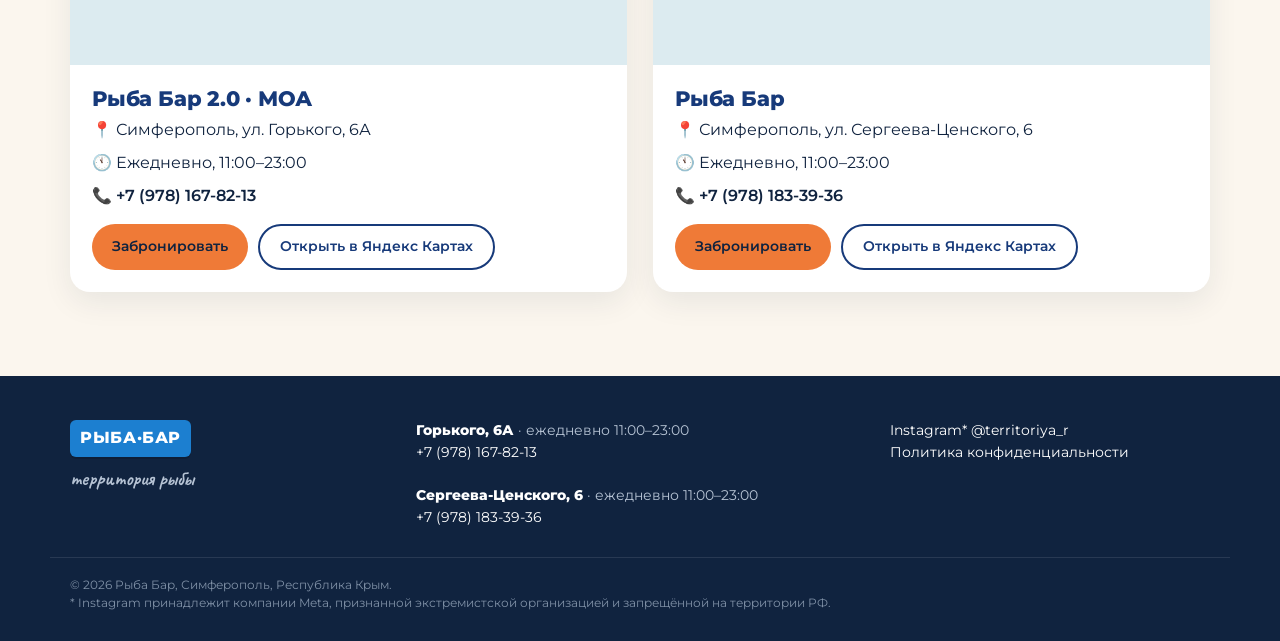
==== commit b3fbf8be: "Реальные данные Рыба Бар: меню Горького, 6А, фото, контакты, фирменный стиль - полное осеннее меню Г" ====
--- a/index.html
+++ b/index.html
@@ -3,125 +3,202 @@
 <head>
 <meta charset="utf-8">
 <meta name="viewport" content="width=device-width,initial-scale=1">
-<title>РыбаБар — рыбное кафе в Симферополе | Меню и бронирование столика</title>
-<meta name="description" content="РыбаБар — кафе с свежей рыбой и морепродуктами в центре Симферополя, ул. Сергеева-Ценского, 6. Рейтинг 4.9. Меню онлайн и бронирование столика.">
-<meta property="og:title" content="РыбаБар — рыбное кафе в Симферополе">
-<meta property="og:description" content="Мидии, лазанья с красной рыбой, том ям, барабуля. Забронируйте столик онлайн.">
-<meta property="og:type" content="restaurant">
-<link rel="icon" href="data:image/svg+xml,<svg xmlns='http://www.w3.org/2000/svg' viewBox='0 0 100 100'><text y='.9em' font-size='90'>🐟</text></svg>">
+<title>Рыба Бар — рыбный ресторан в Симферополе | Меню, устрицы, бронь столика</title>
+<meta name="description" content="Рыба Бар — территория рыбы в Симферополе: ул. Горького, 6А и ул. Сергеева-Ценского, 6. Черноморская рыба, устрицы, мидии, «Собери свой улов». Меню онлайн и бронирование столика. Ежедневно 11:00–23:00.">
+<meta name="theme-color" content="#173a7a">
+<meta property="og:type" content="website">
+<meta property="og:locale" content="ru_RU">
+<meta property="og:title" content="Рыба Бар — территория рыбы в Симферополе">
+<meta property="og:description" content="Устрицы, мидии, черноморская рыба и «Собери свой улов». Два заведения в центре. Забронируйте столик онлайн.">
+<meta property="og:image" content="assets/photos/veranda.jpg"><!-- TODO: абсолютный URL после выбора домена -->
+<link rel="icon" href="assets/favicon.svg" type="image/svg+xml">
+<link rel="preload" href="assets/fonts/montserrat-cyrillic-800-normal.woff2" as="font" type="font/woff2" crossorigin>
 <link rel="stylesheet" href="assets/style.css">
 <script type="application/ld+json">
-{"@context":"https://schema.org","@type":"Restaurant","name":"РыбаБар","servesCuisine":["Рыба","Морепродукты"],
-"address":{"@type":"PostalAddress","streetAddress":"ул. Сергеева-Ценского, 6; ул. Горького, 6а","addressLocality":"Симферополь","addressRegion":"Республика Крым","addressCountry":"RU"},
-"aggregateRating":{"@type":"AggregateRating","ratingValue":"4.9","reviewCount":"239"},"openingHours":"Mo-Su 11:00-23:00","acceptsReservations":true}
+{"@context":"https://schema.org","@graph":[
+ {"@type":"Restaurant","name":"Рыба Бар 2.0 · МОА","servesCuisine":["Рыба","Морепродукты","Устрицы"],"telephone":"+79781678213",
+  "address":{"@type":"PostalAddress","streetAddress":"ул. Горького, 6А","addressLocality":"Симферополь","addressRegion":"Республика Крым","addressCountry":"RU"},
+  "openingHours":"Mo-Su 11:00-23:00","acceptsReservations":true,"priceRange":"₽₽","hasMenu":"#menu"},
+ {"@type":"Restaurant","name":"Рыба Бар","servesCuisine":["Рыба","Морепродукты"],"telephone":"+79781833936",
+  "address":{"@type":"PostalAddress","streetAddress":"ул. Сергеева-Ценского, 6","addressLocality":"Симферополь","addressRegion":"Республика Крым","addressCountry":"RU"},
+  "openingHours":"Mo-Su 11:00-23:00","acceptsReservations":true,"priceRange":"₽₽",
+  "aggregateRating":{"@type":"AggregateRating","ratingValue":"4.9","reviewCount":"239"}}
+]}
 </script>
 </head>
 <body>
-<header><div class="wrap nav">
- <a class="logo" href="#top">Рыба<span>Бар</span></a>
- <nav><ul id="menuNav">
-  <li><a href="#about">О нас</a></li><li><a href="#menu">Меню</a></li><li><a href="#gallery">Галерея</a></li>
-  <li><a href="#reviews">Отзывы</a></li><li><a href="#contacts">Контакты</a></li>
-  <li><a class="btn" style="padding:8px 18px" href="#book">Забронировать</a></li>
+<a class="skip" href="#main">К содержимому</a>
+<header class="hdr" id="hdr"><div class="wrap nav">
+ <a class="logo" href="#top" aria-label="Рыба Бар — на главную">
+  <span class="logo-box">РЫБА<svg viewBox="0 0 24 40" aria-hidden="true"><path d="M12 2c5 6 6 14 0 24-6-10-5-18 0-24z" fill="#fff"/><path d="M12 26l-5 10h10z" fill="#e5492d"/><circle cx="12" cy="9" r="1.6" fill="#173a7a"/></svg>БАР</span>
+  <span class="logo-tag">территория рыбы</span>
+ </a>
+ <nav aria-label="Основное меню"><ul id="navList">
+  <li><a href="#places">Заведения</a></li><li><a href="#menu">Меню</a></li><li><a href="#offers">Акции</a></li>
+  <li><a href="#gallery">Галерея</a></li><li><a href="#reviews">Отзывы</a></li><li><a href="#contacts">Контакты</a></li>
+  <li class="nav-cta"><a class="btn sm" href="#book">Забронировать</a></li>
  </ul></nav>
- <button class="burger" id="burger" aria-label="Меню">☰</button>
+ <button class="burger" id="burger" aria-label="Открыть меню" aria-expanded="false" aria-controls="navList"><span></span><span></span><span></span></button>
 </div></header>
 
-<main id="top">
-<section class="hero">
- <span class="fish" aria-hidden="true">🐟</span>
- <div class="wrap">
-  <div class="badge">⭐ <span id="rate"></span> · гости рекомендуют</div>
-  <h1>Рыба и море<br>на вашем столе</h1>
-  <p>Уютное рыбное кафе в Симферополе, два адреса. Свежие морепродукты, мидии, барабуля и домашняя атмосфера.</p>
-  <div class="btns"><a class="btn" href="#book">Забронировать столик</a><a class="btn ghost" href="#menu">Смотреть меню</a></div>
- </div>
- <svg class="waves" viewBox="0 0 1440 70" preserveAspectRatio="none"><path fill="#f6efe3" d="M0 40c120 30 240 30 360 10s240-30 360-10 240 30 360 10 240-20 360 0v30H0z"/></svg>
+<main id="main">
+<section class="hero" id="top">
+ <img class="hero-bg" src="assets/photos/veranda.jpg" alt="" fetchpriority="high">
+ <div class="wrap hero-in">
+  <p class="script">территория рыбы</p>
+  <h1>Рыба Бар</h1>
+  <p class="hero-sub">Черноморская рыба, устрицы, мидии и морепродукты в центре Симферополя. Два уютных заведения: на Горького, 6А и Сергеева-Ценского, 6.</p>
+  <div class="hero-btns"><a class="btn" href="#book">Забронировать столик</a><a class="btn ghost" href="#menu">Смотреть меню</a></div>
+  <ul class="chips">
+   <li>🕚 Ежедневно 11:00–23:00</li><li>🦪 5 сортов устриц</li><li>🎣 «Собери свой улов»</li>
+  </ul>
+ </div>
 </section>
 
-<section id="about"><div class="wrap">
- <div class="about reveal">
-  <div>
-   <h2>О РыбаБаре</h2>
-   <p class="lead" style="margin-bottom:12px">РыбаБар — кафе с блюдами из рыбы и морепродуктов. У нас два заведения в Симферополе: на ул. Сергеева-Ценского, 6 и на ул. Горького, 6а. Здесь готовят из свежих продуктов, подают порции со вкусом моря и встречают как друзей.</p>
-   <p>Гости особенно любят мидии, лазанью с красной рыбой, том ям и жареную барабулю. Приходите на семейный обед, свидание или встречу с друзьями за бокалом крымского вина.</p>
-   <div class="stats"><div><b id="st1"></b>рейтинг гостей</div><div><b id="st2"></b>отзывов</div><div><b>11–23</b>каждый день</div></div>
-  </div>
-  <div class="photo" data-photo="1">Фото зала / интерьера</div>
- </div>
- <div class="grid3 reveal" style="margin-top:40px">
-  <div class="card"><div class="ic">🐟</div><h3>Свежая рыба</h3><p>Рыба и морепродукты каждый день: от черноморской барабули до лосося.</p></div>
-  <div class="card"><div class="ic">🍷</div><h3>Крымское вино</h3><p>Подберём бокал к вашему блюду. Крафтовое пиво и домашние лимонады.</p></div>
-  <div class="card"><div class="ic">💛</div><h3>Уют и сервис</h3><p>Внимательные официанты и удобное расположение в центре города.</p></div>
- </div>
-</div></section>
-
-<section id="menu"><div class="wrap">
- <h2>Меню</h2><p class="lead">Выберите раздел или найдите блюдо по названию. Нажмите «хит», чтобы увидеть любимые блюда гостей.</p>
- <div class="tools"><input type="search" id="q" placeholder="Поиск: мидии, лосось, суп…" aria-label="Поиск по меню"><label style="display:flex;align-items:center;gap:8px;margin:0"><input type="checkbox" id="hitOnly" style="width:auto"> только хиты</label></div>
- <div class="tabs" id="tabs"></div>
- <div class="dishes" id="dishes"></div>
- <p class="note">* Цены и состав актуальны на момент публикации и могут меняться. Уточняйте у администратора.</p>
-</div></section>
-
-<section id="gallery" class="dark"><div class="wrap">
- <h2>Галерея</h2><p class="lead">Атмосфера, блюда и уют РыбаБара.</p>
+<section id="places"><div class="wrap">
+ <p class="kicker">Рыбная семья</p>
+ <h2>Наши заведения</h2>
+ <p class="lead">Выберите, куда хотите прийти: в каждом своя атмосфера, но одинаково свежая рыба и тёплый приём.</p>
+ <div class="places" id="placesList"></div>
+</div></section>
+
+<section class="why"><div class="wrap">
+ <div class="why-grid">
+  <article class="feat"><span class="feat-ic" aria-hidden="true">🎣</span><h3>Собери свой улов</h3><p>Выберите ставриду, барабулю, пикшу, мидии или рапаны на вес — мы пожарим или запечём с вашим соусом.</p></article>
+  <article class="feat"><span class="feat-ic" aria-hidden="true">🦪</span><h3>Устрицы со всего мира</h3><p>Крым, Франция, Намибия, а теперь ещё ЮАР и Китай. От 300 ₽ за штуку.</p></article>
+  <article class="feat"><span class="feat-ic" aria-hidden="true">🍺</span><h3>Ведро рыбы + 2 пива</h3><p>30 жареных рыбок на компанию и два бокала пива в подарок.</p></article>
+  <article class="feat"><span class="feat-ic" aria-hidden="true">🍷</span><h3>Гастроужины и вечера</h3><p>Винные вечера с крымскими винодельнями, гастроужины и праздники — следите за афишей.</p></article>
+ </div>
+</div></section>
+
+<section id="menu" class="menu-sec"><div class="wrap">
+ <p class="kicker">Меню</p>
+ <h2>Что сегодня на столе</h2>
+ <div class="seg" role="tablist" aria-label="Заведение" id="menuLoc"></div>
+ <div class="menu-tools">
+  <input type="search" id="q" placeholder="Найти блюдо: мидии, лосось, том ям…" aria-label="Поиск по меню">
+  <div class="filters">
+   <label class="fchip"><input type="checkbox" id="fHit"> ⭐ Хиты гостей</label>
+   <label class="fchip"><input type="checkbox" id="fSpicy"> 🌶 Острое</label>
+  </div>
+ </div>
+ <nav class="cats" id="cats" aria-label="Разделы меню"></nav>
+ <div id="menuBody" aria-live="polite"></div>
+ <p class="note">Если у вас есть аллергия, предупредите официанта. Цены и наличие могут меняться — актуальное уточняйте в заведении.</p>
+</div></section>
+
+<section id="offers" class="offers"><div class="wrap">
+ <p class="kicker light">Акции и предложения</p>
+ <h2>Выгодно и вкусно</h2>
+ <div class="offer-grid">
+  <article class="offer"><span class="ribbon">Горького, 6А</span><h3>Ведро рыбы</h3><p class="big">от 700 ₽</p><p>30 шт. ставридки, барабули, пикши или микс рыбы. <b>2 бокала пива в подарок!</b></p></article>
+  <article class="offer"><h3>Настойки за ВМФ</h3>
+   <ul class="ranks"><li><span>Матрос · 6 шт.</span><b>1 000 ₽</b></li><li><span>Мичман · 12 шт.</span><b>2 000 ₽</b></li><li><span>Адмирал · 24 шт.</span><b>4 400 ₽</b></li></ul>
+   <p class="small">Ассортимент уточните у официанта</p></article>
+  <article class="offer"><span class="ribbon">Горького, 6А</span><h3>Десерт дня</h3><p class="big">350 ₽</p><p>Каждый день — новый. Спросите у официанта, что сегодня.</p></article>
+  <article class="offer"><h3>Улов дня</h3><p class="big">🐟</p><p>Свежая рыба, которая пришла сегодня. Цену и вес подскажет официант.</p></article>
+ </div>
+</div></section>
+
+<section class="events"><div class="wrap">
+ <p class="kicker">Афиша</p>
+ <h2>События в Рыба Баре</h2>
+ <div class="ev-grid">
+  <article class="ev"><span class="ev-ic" aria-hidden="true">🍷</span><h3>Винные вечера</h3><p>Дегустации с крымскими винодельнями — например, «Винное казино» с Agora Winery: лёгкие закуски, игра и вино.</p></article>
+  <article class="ev"><span class="ev-ic" aria-hidden="true">👨‍🍳</span><h3>Гастроужины</h3><p>Сеты от шефа с сезонной рыбой и морепродуктами. Количество мест ограничено.</p></article>
+  <article class="ev"><span class="ev-ic" aria-hidden="true">🎉</span><h3>Ваш праздник</h3><p>День рождения, свидание или встреча с друзьями — подготовим стол и поможем с меню.</p></article>
+ </div>
+ <p class="ev-cta">Даты ближайших событий — в нашем <a id="igLink2" target="_blank" rel="noopener">Instagram*</a>. <a class="btn sm" href="#book">Забронировать место</a></p>
+</div></section>
+
+<section id="gallery" class="gal-sec"><div class="wrap">
+ <p class="kicker light">Галерея</p>
+ <h2>Атмосфера и блюда</h2>
  <div class="gallery" id="gal"></div>
 </div></section>
 
-<section id="book"><div class="wrap">
- <div class="book">
-  <div class="reveal">
-   <h2>Забронировать столик</h2>
-   <p class="lead">Выберите дату, время и количество гостей. Мы подтвердим бронь по телефону или в мессенджере.</p>
-   <ul style="list-style:none;padding:0;display:grid;gap:10px">
-    <li>🕐 <span id="hrs"></span></li><li>📍 <span id="adr"></span></li><li>📞 <a id="phoneLink" href="#"></a></li>
-    <li>🎉 Банкеты, дни рождения, корпоративы — уточняйте по телефону</li>
-   </ul>
-  </div>
-  <form class="form" id="form" novalidate>
-   <div><label for="loc">Заведение</label><select id="loc"></select></div>
-   <div class="row"><div><label for="date">Дата</label><input type="date" id="date" required></div>
-   <div><label for="guests">Гостей</label><select id="guests"></select></div></div>
-   <div><label>Время</label><div class="slots" id="slots"></div></div>
-   <div class="row"><div><label for="name">Имя</label><input id="name" autocomplete="name" required></div>
-   <div><label for="tel">Телефон</label><input id="tel" type="tel" autocomplete="tel" placeholder="+7 (___) ___-__-__" required></div></div>
-   <div><label for="comment">Пожелания</label><textarea id="comment" rows="2" placeholder="Детский стул, у окна, повод…"></textarea></div>
-   <div class="err" id="err" role="alert"></div>
-   <button class="btn" type="submit">Отправить заявку</button>
-   <div class="ok" id="ok"><b>Заявка сформирована!</b><p id="okText"></p>
-    <a class="btn" id="waBtn" target="_blank" rel="noopener">Отправить в WhatsApp</a><a class="btn" id="tgBtn" target="_blank" rel="noopener" style="background:var(--sea)">В Telegram</a></div>
-  </form>
- </div>
-</div></section>
-
-<section id="reviews" class="dark"><div class="wrap">
- <h2>Что любят гости</h2><p class="lead">По отзывам посетителей на картах и в сервисах рекомендаций.</p>
- <div class="rev reveal">
-  <div class="card" style="color:var(--ink)"><div class="stars">★★★★★</div><h3>Мидии</h3><p>Одно из самых часто хвалимых блюд в отзывах.</p></div>
-  <div class="card" style="color:var(--ink)"><div class="stars">★★★★★</div><h3>Лазанья с красной рыбой</h3><p>Необычное и очень вкусное сочетание, о котором пишут гости.</p></div>
-  <div class="card" style="color:var(--ink)"><div class="stars">★★★★★</div><h3>Том ям и барабуля</h3><p>Любимые блюда постоянных гостей.</p></div>
-  <div class="card" style="color:var(--ink)"><div class="stars">★★★★★</div><h3>Расположение и сервис</h3><p>Удобно добираться, внимательное обслуживание.</p></div>
- </div>
-</div></section>
-
-<section><div class="wrap faq">
- <h2>Частые вопросы</h2><br>
- <details><summary>Нужно ли бронировать столик?</summary><p>В выходные и вечером лучше забронировать заранее — через форму выше или по телефону.</p></details>
- <details><summary>Есть ли доставка и заказ с собой?</summary><p>Уточняйте у администратора по телефону.</p></details>
- <details><summary>Можно ли с детьми?</summary><p>Да, мы рады гостям с детьми. Детский стул подготовим по запросу.</p></details>
- <details><summary>Принимаете карты и СБП?</summary><p>Да, оплата наличными, картой и по СБП.</p></details>
-</div></section>
-
-<section id="contacts"><div class="wrap">
- <h2>Контакты</h2><br>
- <div id="locs" class="contacts-list"></div>
- <p style="margin-top:20px"><a class="btn" id="wa" target="_blank" rel="noopener" style="background:#25a244">WhatsApp</a> <a class="btn" id="tg" target="_blank" rel="noopener" style="background:var(--sea)">Telegram</a></p>
- <p style="margin-top:14px"><a href="https://yandex.ru/maps/org/rybabar/146988495562" target="_blank" rel="noopener">Отзывы на Яндекс Картах →</a></p>
+<section id="book" class="book-sec"><div class="wrap book">
+ <div class="book-info">
+  <p class="kicker">Бронирование</p>
+  <h2>Забронировать столик</h2>
+  <p class="lead">Выберите заведение, дату и время — администратор перезвонит или ответит в мессенджере, чтобы подтвердить бронь.</p>
+  <ul class="info-list" id="bookInfo"></ul>
+  <p class="small">Компания больше 12 человек или банкет? Лучше позвоните — подберём зал и меню.</p>
+ </div>
+ <form class="form" id="form" novalidate>
+  <fieldset><legend>Заведение</legend><div class="seg" id="bookLoc"></div></fieldset>
+  <div class="row">
+   <div><label for="date">Дата</label><input type="date" id="date" required></div>
+   <div><label for="guests">Гостей</label><select id="guests"></select></div>
+  </div>
+  <fieldset><legend>Время</legend><div class="slots" id="slots"></div><p class="small" id="noSlots" hidden>На сегодня свободного времени для онлайн-брони уже нет — выберите другую дату или позвоните.</p></fieldset>
+  <div class="row">
+   <div><label for="name">Имя</label><input id="name" autocomplete="given-name" required></div>
+   <div><label for="tel">Телефон</label><input id="tel" type="tel" inputmode="tel" autocomplete="tel" placeholder="+7 (___) ___-__-__" required></div>
+  </div>
+  <div><label for="comment">Пожелания</label><textarea id="comment" rows="2" placeholder="Повод, детский стульчик, столик у окна…"></textarea></div>
+  <label class="agree"><input type="checkbox" id="agree"> <span>Я согласен(на) на обработку персональных данных согласно <a href="privacy.html" target="_blank">политике конфиденциальности</a></span></label>
+  <p class="err" id="err" role="alert"></p>
+  <button class="btn wide" type="submit">Отправить заявку</button>
+  <div class="ok" id="ok" hidden tabindex="-1">
+   <h3>Почти готово!</h3>
+   <p id="okText"></p>
+   <div class="ok-btns">
+    <a class="btn sm wa" id="waBtn" target="_blank" rel="noopener">Отправить в WhatsApp</a>
+    <a class="btn sm tg" id="tgBtn" target="_blank" rel="noopener" hidden>В Telegram</a>
+    <a class="btn sm ghost-dark" id="callBtn">Позвонить</a>
+    <button class="btn sm ghost-dark" type="button" id="copyBtn">Скопировать заявку</button>
+   </div>
+   <p class="small">Бронь действует после подтверждения администратором.</p>
+  </div>
+ </form>
+</div></section>
+
+<section id="reviews"><div class="wrap">
+ <p class="kicker">Отзывы</p>
+ <h2>Что говорят гости</h2>
+ <ul class="praise">
+  <li>Мидии</li><li>Том Ям</li><li>Барабуля</li><li>Лазанья с красной рыбой</li><li>Внимательный сервис</li><li>Удобное расположение</li>
+ </ul>
+ <div class="seg" id="revLoc"></div>
+ <div class="rev-box"><iframe id="revFrame" title="Отзывы на Яндекс Картах" loading="lazy"></iframe></div>
+ <p class="small"><a id="revLink" target="_blank" rel="noopener">Все отзывы и оценки на Яндекс Картах →</a></p>
+</div></section>
+
+<section class="faq-sec"><div class="wrap faq">
+ <p class="kicker">Вопросы</p>
+ <h2>Частые вопросы</h2>
+ <details><summary>Нужно ли бронировать столик?</summary><p>Вечером и в выходные — лучше да. Оставьте заявку на сайте или позвоните в нужное заведение.</p></details>
+ <details><summary>Как работает «Собери свой улов»?</summary><p>Выбираете рыбу или морепродукты на вес (цены указаны за 100 г), способ приготовления — жарим или запекаем — и соус. Готовим при вас.</p></details>
+ <details><summary>Можно прийти с детьми?</summary><p>Конечно. Для маленьких гостей есть детские пельмени с индейкой, детский стульчик подготовим по просьбе — укажите в пожеланиях к брони.</p></details>
+ <details><summary>У меня аллергия — что делать?</summary><p>Обязательно предупредите официанта: подскажем блюда без нужных ингредиентов.</p></details>
+ <details><summary>Можно отметить у вас праздник?</summary><p>Да, позвоните в заведение — обсудим количество гостей, меню и пожелания.</p></details>
+</div></section>
+
+<section id="contacts" class="contacts-sec"><div class="wrap">
+ <p class="kicker">Контакты</p>
+ <h2>Как нас найти</h2>
+ <div class="contacts" id="contactsList"></div>
 </div></section>
 </main>
 
-<footer><div class="wrap">© <span id="yr"></span> РыбаБар, Симферополь. Республика Крым.</div></footer>
-<a class="btn fab" href="#book">Забронировать</a>
+<footer class="ftr"><div class="wrap ftr-in">
+ <div><span class="logo-box small">РЫБА·БАР</span><p class="script light">территория рыбы</p></div>
+ <div id="ftrLocs"></div>
+ <div><a id="igLink" target="_blank" rel="noopener">Instagram* @territoriya_r</a><br><a href="privacy.html">Политика конфиденциальности</a></div>
+</div>
+<div class="wrap ftr-note">© <span id="yr"></span> Рыба Бар, Симферополь, Республика Крым.<br>* Instagram принадлежит компании Meta, признанной экстремистской организацией и запрещённой на территории РФ.</div>
+</footer>
+
+<div class="mbar" id="mbar"><a class="btn ghost-dark" href="#contacts">📞 Позвонить</a><a class="btn" href="#book">Забронировать</a></div>
+
+<dialog class="lb" id="lb" aria-label="Просмотр фото">
+ <button class="lb-x" id="lbX" aria-label="Закрыть">×</button>
+ <button class="lb-nav prev" id="lbP" aria-label="Предыдущее фото">‹</button>
+ <figure><img id="lbImg" alt=""><figcaption id="lbCap"></figcaption></figure>
+ <button class="lb-nav next" id="lbN" aria-label="Следующее фото">›</button>
+</dialog>
+
 <script src="assets/config.js"></script><script src="assets/menu.js"></script><script src="assets/script.js"></script>
-</body></html>
+</body>
+</html>
--- a/assets/style.css
+++ b/assets/style.css
@@ -1,76 +1,287 @@
-:root{--navy:#0b2a3d;--sea:#0e5a7a;--teal:#1fa7a0;--sand:#f6efe3;--coral:#ff6b4a;--ink:#14232d;--mut:#5d6f7a;--card:#fff;--r:18px}
-*{box-sizing:border-box;margin:0}html{scroll-behavior:smooth}
-body{font-family:"Segoe UI",system-ui,-apple-system,Roboto,sans-serif;color:var(--ink);background:var(--sand);line-height:1.55}
-img,svg{max-width:100%}a{color:inherit}
-.wrap{max-width:1120px;margin:0 auto;padding:0 20px}
-h1,h2,h3{font-family:Georgia,"Times New Roman",serif;line-height:1.15}
-h2{font-size:clamp(28px,4vw,40px);margin-bottom:10px}
-.lead{color:var(--mut);max-width:620px;margin-bottom:32px}
-section{padding:72px 0}
-header{position:sticky;top:0;z-index:50;background:rgba(11,42,61,.96);backdrop-filter:blur(8px);color:#fff}
-.nav{display:flex;align-items:center;justify-content:space-between;height:64px}
-.logo{font-family:Georgia,serif;font-size:24px;font-weight:700;text-decoration:none}.logo span{color:var(--coral)}
-nav ul{display:flex;gap:22px;list-style:none;padding:0}nav a{text-decoration:none;font-size:15px;opacity:.9}nav a:hover{opacity:1;color:var(--teal)}
-.burger{display:none;background:none;border:0;color:#fff;font-size:28px;cursor:pointer}
-.btn{display:inline-block;background:var(--coral);color:#fff;border:0;padding:14px 26px;border-radius:999px;font-size:16px;font-weight:600;text-decoration:none;cursor:pointer;transition:.2s}
-.btn:hover{transform:translateY(-2px);box-shadow:0 8px 20px rgba(255,107,74,.4)}
-.btn.ghost{background:transparent;border:2px solid #fff}
-.hero{background:linear-gradient(180deg,rgba(11,42,61,.55),rgba(11,42,61,.9)),radial-gradient(circle at 70% 20%,#1fa7a0 0,#0e5a7a 40%,#0b2a3d 100%);color:#fff;padding:110px 0 90px;position:relative;overflow:hidden}
-.hero h1{font-size:clamp(40px,7vw,76px);margin-bottom:16px}
-.hero p{font-size:20px;max-width:560px;opacity:.92;margin-bottom:28px}
-.hero .btns{display:flex;gap:14px;flex-wrap:wrap}
-.badge{display:inline-flex;gap:8px;background:rgba(255,255,255,.14);padding:8px 16px;border-radius:999px;margin-bottom:22px;font-size:15px}
-.waves{position:absolute;bottom:-1px;left:0;width:100%;height:70px}
-.hero .fish{position:absolute;right:4%;top:90px;font-size:150px;opacity:.18;transform:rotate(-12deg)}
-.grid3{display:grid;grid-template-columns:repeat(auto-fit,minmax(240px,1fr));gap:20px}
-.card{background:var(--card);border-radius:var(--r);padding:26px;box-shadow:0 6px 24px rgba(11,42,61,.08)}
-.card .ic{font-size:36px;margin-bottom:10px}
-.about{display:grid;grid-template-columns:1fr 1fr;gap:40px;align-items:center}
-.photo{aspect-ratio:4/3;border-radius:var(--r);background:linear-gradient(135deg,var(--sea),var(--teal));display:flex;align-items:center;justify-content:center;color:#fff;font-size:15px;text-align:center;padding:16px;overflow:hidden}
-.photo img{width:100%;height:100%;object-fit:cover}
-.stats{display:flex;gap:30px;margin-top:20px;flex-wrap:wrap}.stats b{display:block;font-size:34px;font-family:Georgia,serif;color:var(--sea)}
-.tabs{display:flex;gap:8px;overflow-x:auto;padding-bottom:10px;margin-bottom:20px;position:sticky;top:64px;background:var(--sand);z-index:5;padding-top:8px}
-.tab{white-space:nowrap;border:1.5px solid var(--sea);color:var(--sea);background:transparent;padding:9px 18px;border-radius:999px;cursor:pointer;font-size:15px}
-.tab.on{background:var(--sea);color:#fff}
-.tools{display:flex;gap:12px;flex-wrap:wrap;margin-bottom:12px}
-.tools input[type=search]{flex:1;min-width:200px}
-input,select,textarea{font:inherit;padding:13px 14px;border:1.5px solid #cfd8dc;border-radius:12px;background:#fff;width:100%}
-input:focus,select:focus,textarea:focus{outline:2px solid var(--teal);border-color:var(--teal)}
-.dishes{display:grid;grid-template-columns:repeat(auto-fill,minmax(320px,1fr));gap:16px}
-.dish{background:#fff;border-radius:var(--r);padding:18px;display:flex;gap:16px;box-shadow:0 4px 16px rgba(11,42,61,.07)}
-.dish .em{font-size:44px;width:72px;height:72px;flex:none;border-radius:16px;background:var(--sand);display:flex;align-items:center;justify-content:center}
-.dish h3{font-size:18px;display:flex;justify-content:space-between;gap:10px}
-.dish .pr{color:var(--coral);white-space:nowrap;font-family:system-ui;font-weight:700}
-.dish p{color:var(--mut);font-size:14px;margin-top:4px}
-.tag{font-size:11px;background:var(--coral);color:#fff;border-radius:6px;padding:2px 7px;margin-left:6px;vertical-align:middle;font-family:system-ui}
-.note{font-size:13px;color:var(--mut);margin-top:18px}
-.gallery{display:grid;grid-template-columns:repeat(auto-fit,minmax(240px,1fr));gap:14px}
-.gallery .photo{aspect-ratio:1}
-.dark{background:var(--navy);color:#fff}.dark .lead{color:#b9c9d3}
-.book{display:grid;grid-template-columns:1fr 1.1fr;gap:40px}
-.form{background:#fff;color:var(--ink);border-radius:var(--r);padding:28px;display:grid;gap:14px}
-.form .row{display:grid;grid-template-columns:1fr 1fr;gap:14px}
-label{font-size:13px;color:var(--mut);display:block;margin-bottom:4px}
-.slots{display:flex;flex-wrap:wrap;gap:8px}
-.slot{border:1.5px solid #cfd8dc;background:#fff;border-radius:10px;padding:8px 12px;cursor:pointer;font-size:14px}
-.slot.on{background:var(--teal);border-color:var(--teal);color:#fff}.slot:disabled{opacity:.35;cursor:not-allowed;text-decoration:line-through}
-.err{color:#c0392b;font-size:13px;min-height:16px}
-.ok{background:#e6f7f5;border:1.5px solid var(--teal);border-radius:12px;padding:16px;display:none}
-.ok .btn{margin-top:10px;margin-right:8px;padding:10px 20px}
-.rev{display:grid;grid-template-columns:repeat(auto-fit,minmax(280px,1fr));gap:18px}
-.stars{color:#f5a623;letter-spacing:2px}
-.faq details{background:#fff;border-radius:12px;padding:16px 20px;margin-bottom:10px}.faq summary{cursor:pointer;font-weight:600}.faq p{margin-top:8px;color:var(--mut)}
-.contacts{display:grid;grid-template-columns:1fr 1.3fr;gap:30px}
-.contacts iframe{width:100%;height:340px;border:0;border-radius:var(--r)}
-.contacts li{list-style:none;margin-bottom:12px}
-footer{background:#071b28;color:#9fb3be;padding:30px 0;font-size:14px;text-align:center}
-.fab{position:fixed;right:16px;bottom:16px;z-index:60;display:none}
-.reveal{opacity:0;transform:translateY(20px);transition:.6s}.reveal.in{opacity:1;transform:none}
-@media(max-width:820px){
- nav ul{display:none;position:absolute;top:64px;left:0;right:0;background:var(--navy);flex-direction:column;padding:16px 20px}nav ul.open{display:flex}.burger{display:block}
- .about,.book,.contacts{grid-template-columns:1fr}.fab{display:block}section{padding:52px 0}.hero .fish{font-size:90px}
- .dishes{grid-template-columns:1fr}.gallery{grid-template-columns:1fr 1fr}.form .row{grid-template-columns:1fr}
-}
-@media(prefers-reduced-motion:reduce){*{transition:none!important;scroll-behavior:auto!important}}
-
-.contacts-list{display:grid;grid-template-columns:repeat(auto-fit,minmax(320px,1fr));gap:24px}.loc{background:#fff;border-radius:var(--r);padding:20px;box-shadow:0 6px 24px rgba(11,42,61,.08)}.loc iframe{width:100%;height:260px;border:0;border-radius:12px;margin:12px 0}.loc p{margin-bottom:6px}.loc .btn{padding:10px 20px;font-size:14px}
+/* Шрифты (локально — без зависимости от Google) */
+@font-face{font-family:Montserrat;font-style:normal;font-weight:400;font-display:swap;src:url(fonts/montserrat-cyrillic-400-normal.woff2) format("woff2");unicode-range:U+0301,U+0400-045F,U+0490-0491,U+04B0-04B1,U+2116}
+@font-face{font-family:Montserrat;font-style:normal;font-weight:400;font-display:swap;src:url(fonts/montserrat-latin-400-normal.woff2) format("woff2");unicode-range:U+0000-00FF,U+0131,U+0152-0153,U+02BB-02BC,U+02C6,U+02DA,U+02DC,U+2000-206F,U+20AC,U+20BD,U+2122,U+2191,U+2193,U+2212,U+2215}
+@font-face{font-family:Montserrat;font-style:normal;font-weight:600;font-display:swap;src:url(fonts/montserrat-cyrillic-600-normal.woff2) format("woff2");unicode-range:U+0301,U+0400-045F,U+0490-0491,U+04B0-04B1,U+2116}
+@font-face{font-family:Montserrat;font-style:normal;font-weight:600;font-display:swap;src:url(fonts/montserrat-latin-600-normal.woff2) format("woff2");unicode-range:U+0000-00FF,U+0131,U+0152-0153,U+02BB-02BC,U+02C6,U+02DA,U+02DC,U+2000-206F,U+20AC,U+20BD,U+2122,U+2191,U+2193,U+2212,U+2215}
+@font-face{font-family:Montserrat;font-style:normal;font-weight:800;font-display:swap;src:url(fonts/montserrat-cyrillic-800-normal.woff2) format("woff2");unicode-range:U+0301,U+0400-045F,U+0490-0491,U+04B0-04B1,U+2116}
+@font-face{font-family:Montserrat;font-style:normal;font-weight:800;font-display:swap;src:url(fonts/montserrat-latin-800-normal.woff2) format("woff2");unicode-range:U+0000-00FF,U+0131,U+0152-0153,U+02BB-02BC,U+02C6,U+02DA,U+02DC,U+2000-206F,U+20AC,U+20BD,U+2122,U+2191,U+2193,U+2212,U+2215}
+@font-face{font-family:Caveat;font-style:normal;font-weight:700;font-display:swap;src:url(fonts/caveat-cyrillic-700-normal.woff2) format("woff2");unicode-range:U+0301,U+0400-045F,U+0490-0491,U+04B0-04B1,U+2116}
+@font-face{font-family:Caveat;font-style:normal;font-weight:700;font-display:swap;src:url(fonts/caveat-latin-700-normal.woff2) format("woff2");unicode-range:U+0000-00FF,U+2000-206F}
+
+:root{
+ --navy:#173a7a;--ink:#10233f;--blue:#1c7fd0;--sky:#1fa8e6;--wall:#dcebf0;
+ --orange:#ef7a37;--red:#e5492d;--cream:#fbf6ee;--card:#fff;--mut:#5b6b7d;--line:#e3e8ee;
+ --r:20px;--sh:0 10px 30px rgba(16,35,63,.08);--hdr:68px
+}
+*{box-sizing:border-box;margin:0;padding:0}
+html{scroll-behavior:smooth;scroll-padding-top:calc(var(--hdr) + 12px);-webkit-text-size-adjust:100%}
+body{font-family:Montserrat,system-ui,-apple-system,"Segoe UI",Roboto,sans-serif;color:var(--ink);background:var(--cream);line-height:1.55;font-size:16px}
+img{max-width:100%;display:block}
+[hidden]{display:none!important}
+a{color:var(--blue)}
+ul{list-style:none}
+button,input,select,textarea{font:inherit;color:inherit}
+:focus-visible{outline:3px solid var(--orange);outline-offset:2px}
+.wrap{max-width:1180px;margin:0 auto;padding:0 20px}
+.skip{position:absolute;left:-999px;top:8px;background:#fff;padding:8px 14px;z-index:100;border-radius:8px}.skip:focus{left:8px}
+section{padding:84px 0}
+h1,h2,h3{font-weight:800;line-height:1.12;letter-spacing:-.01em}
+h2{font-size:clamp(28px,4.2vw,44px);margin-bottom:14px;color:var(--navy)}
+h3{font-size:19px}
+.kicker{font-family:Caveat,cursive;font-size:28px;color:var(--orange);line-height:1;margin-bottom:6px}
+.kicker.light{color:#ffb98e}
+.script{font-family:Caveat,cursive;font-weight:700}
+.lead{color:var(--mut);max-width:640px;margin-bottom:36px;font-size:17px}
+.small{font-size:13px;color:var(--mut)}
+.note{font-size:13px;color:var(--mut);margin-top:24px}
+
+/* кнопки */
+.btn{display:inline-flex;align-items:center;justify-content:center;gap:8px;background:var(--orange);color:#fff;border:0;padding:15px 28px;border-radius:999px;font-size:16px;font-weight:600;text-decoration:none;cursor:pointer;transition:transform .2s,box-shadow .2s,background .2s;white-space:nowrap}
+.btn:hover{transform:translateY(-2px);box-shadow:0 10px 24px rgba(239,122,55,.35);background:#f2843f}
+.btn.sm{padding:10px 20px;font-size:14px}
+.btn.wide{width:100%}
+.btn.ghost{background:rgba(255,255,255,.08);border:2px solid rgba(255,255,255,.85);backdrop-filter:blur(4px)}
+.btn.ghost:hover{background:#fff;color:var(--navy);box-shadow:none}
+.btn.ghost-dark{background:transparent;color:var(--navy);border:2px solid var(--navy)}
+.btn.ghost-dark:hover{background:var(--navy);color:#fff;box-shadow:none}
+.btn.wa{background:#1fa855}.btn.tg{background:#229ed9}
+
+/* шапка */
+.hdr{position:fixed;top:0;left:0;right:0;z-index:50;height:var(--hdr);transition:background .3s,box-shadow .3s;color:#fff}
+.hdr.solid{background:rgba(23,58,122,.97);box-shadow:0 4px 20px rgba(0,0,0,.15)}
+.nav{display:flex;align-items:center;justify-content:space-between;height:100%}
+.logo{display:flex;flex-direction:column;align-items:center;text-decoration:none;color:#fff;line-height:1}
+.logo-box{display:inline-flex;align-items:center;gap:3px;background:var(--blue);color:#fff;font-weight:800;font-size:19px;letter-spacing:.04em;padding:6px 10px;border-radius:6px;box-shadow:0 2px 0 rgba(0,0,0,.15)}
+.logo-box svg{width:12px;height:22px}
+.logo-box.small{font-size:16px}
+.logo-tag{font-family:Caveat,cursive;font-weight:700;font-size:15px;margin-top:2px;opacity:.95}
+nav ul{display:flex;align-items:center;gap:26px}
+nav a{color:#fff;text-decoration:none;font-size:15px;font-weight:600;opacity:.92}
+nav a:hover{opacity:1;color:#ffcfae}
+.nav-cta a{opacity:1}.nav-cta a:hover{color:#fff}
+.burger{display:none;width:44px;height:44px;background:none;border:0;cursor:pointer;flex-direction:column;justify-content:center;gap:6px;padding:10px}
+.burger span{display:block;height:2px;background:#fff;border-radius:2px;transition:.3s}
+.burger[aria-expanded=true] span:nth-child(1){transform:translateY(8px) rotate(45deg)}
+.burger[aria-expanded=true] span:nth-child(2){opacity:0}
+.burger[aria-expanded=true] span:nth-child(3){transform:translateY(-8px) rotate(-45deg)}
+
+/* первый экран */
+.hero{position:relative;min-height:min(92vh,820px);display:flex;align-items:center;color:#fff;padding:calc(var(--hdr) + 60px) 0 80px;overflow:hidden;background:var(--navy)}
+.hero-bg{position:absolute;inset:0;width:100%;height:100%;object-fit:cover;object-position:center 40%}
+.hero::before{content:"";position:absolute;inset:0;background:linear-gradient(100deg,rgba(16,35,63,.92) 0%,rgba(23,58,122,.78) 45%,rgba(23,58,122,.25) 100%);z-index:1}
+.hero::after{content:"";position:absolute;left:0;right:0;bottom:-1px;height:60px;z-index:2;background:url("data:image/svg+xml,%3Csvg xmlns='http://www.w3.org/2000/svg' viewBox='0 0 1440 60' preserveAspectRatio='none'%3E%3Cpath fill='%23fbf6ee' d='M0 30c120 25 240 25 360 8s240-25 360-8 240 25 360 8 240-18 360 0v22H0z'/%3E%3C/svg%3E") bottom/100% 100% no-repeat}
+.hero-in{position:relative;z-index:3;width:100%}
+.hero .script{font-size:clamp(30px,4vw,42px);color:#ffb98e;line-height:1}
+.hero h1{font-size:clamp(52px,9vw,112px);text-transform:uppercase;letter-spacing:.01em;margin:4px 0 18px;text-shadow:0 4px 30px rgba(0,0,0,.25)}
+.hero-sub{font-size:clamp(17px,1.6vw,20px);max-width:560px;opacity:.95;margin-bottom:30px}
+.hero-btns{display:flex;gap:14px;flex-wrap:wrap;margin-bottom:34px}
+.chips{display:flex;flex-wrap:wrap;gap:10px}
+.chips li{background:rgba(255,255,255,.14);border:1px solid rgba(255,255,255,.25);backdrop-filter:blur(6px);padding:8px 14px;border-radius:999px;font-size:14px;font-weight:600}
+
+/* заведения */
+.places{display:grid;grid-template-columns:1fr 1fr;gap:26px}
+.place{background:var(--card);border-radius:var(--r);overflow:hidden;box-shadow:var(--sh);display:flex;flex-direction:column}
+.place-img{aspect-ratio:16/10;position:relative;overflow:hidden;background:linear-gradient(135deg,var(--navy),var(--sky))}
+.place-img img{width:100%;height:100%;object-fit:cover;transition:transform .6s}
+.place:hover .place-img img{transform:scale(1.04)}
+.place-art{position:absolute;inset:0;display:flex;align-items:center;justify-content:center;flex-direction:column;color:#fff;text-align:center;gap:6px}
+.place-art svg{width:62%;max-width:280px;opacity:.9}
+.place-tag{position:absolute;left:16px;top:16px;background:#fff;color:var(--navy);font-weight:800;font-size:13px;padding:6px 12px;border-radius:999px}
+.place-rate{position:absolute;left:16px;bottom:16px;background:var(--orange);color:#fff;font-weight:800;font-size:13px;padding:6px 12px;border-radius:999px}
+.place-body{padding:24px;display:flex;flex-direction:column;gap:12px;flex:1}
+.place-body h3{font-size:24px;color:var(--navy)}
+.place-body p{color:var(--mut)}
+.place-meta{display:grid;gap:6px;font-size:15px}
+.place-meta a{color:var(--ink);text-decoration:none;font-weight:600}
+.place-btns{display:flex;flex-wrap:wrap;gap:10px;margin-top:auto;padding-top:8px}
+
+/* преимущества */
+.why{padding-top:0}
+.why-grid{display:grid;grid-template-columns:repeat(4,1fr);gap:18px}
+.feat{background:var(--wall);border-radius:var(--r);padding:26px 22px;position:relative;overflow:hidden}
+.feat-ic{font-size:34px;display:block;margin-bottom:12px}
+.feat h3{color:var(--navy);margin-bottom:8px}
+.feat p{color:#3d5266;font-size:15px}
+
+/* меню */
+.menu-sec{background:#fff}
+.seg{display:inline-flex;background:var(--cream);border:1px solid var(--line);border-radius:999px;padding:4px;gap:4px;margin:6px 0 18px;flex-wrap:wrap}
+.seg button{border:0;background:transparent;padding:10px 18px;border-radius:999px;cursor:pointer;font-weight:600;font-size:15px;color:var(--mut)}
+.seg button[aria-selected=true]{background:var(--navy);color:#fff;box-shadow:0 4px 12px rgba(23,58,122,.25)}
+.menu-tools{display:flex;gap:12px;flex-wrap:wrap;align-items:center;margin-bottom:12px}
+.menu-tools input[type=search]{flex:1;min-width:240px}
+input,select,textarea{padding:13px 15px;border:1.5px solid #cfd8e3;border-radius:14px;background:#fff;width:100%;font-size:16px}
+input:focus,select:focus,textarea:focus{outline:none;border-color:var(--blue);box-shadow:0 0 0 3px rgba(28,127,208,.18)}
+.filters{display:flex;gap:8px;flex-wrap:wrap}
+.fchip{display:inline-flex;align-items:center;gap:6px;border:1.5px solid var(--line);border-radius:999px;padding:9px 14px;cursor:pointer;font-size:14px;font-weight:600;user-select:none}
+.fchip input{width:auto;accent-color:var(--orange)}
+.fchip:has(input:checked){border-color:var(--orange);background:#fff3ea}
+.cats{position:sticky;top:var(--hdr);z-index:10;background:rgba(255,255,255,.96);backdrop-filter:blur(6px);display:flex;gap:8px;overflow-x:auto;padding:12px 0;margin-bottom:10px;scrollbar-width:none;border-bottom:1px solid var(--line)}
+.cats::-webkit-scrollbar{display:none}
+.cats a{white-space:nowrap;text-decoration:none;border:1.5px solid var(--line);color:var(--ink);padding:8px 16px;border-radius:999px;font-size:14px;font-weight:600;transition:.2s}
+.cats a.on,.cats a:hover{background:var(--orange);border-color:var(--orange);color:#fff}
+.mcat{padding-top:26px}
+.mcat>h3{font-size:26px;color:var(--red);text-transform:uppercase;letter-spacing:.02em;margin-bottom:4px}
+.mcat .cnote{color:var(--mut);font-size:14px;margin-bottom:8px}
+.mgrp{font-weight:800;color:var(--orange);font-size:14px;text-transform:uppercase;letter-spacing:.06em;margin:18px 0 4px;grid-column:1/-1}
+.mlist{display:grid;grid-template-columns:1fr 1fr;column-gap:48px}
+.dish{display:flex;gap:14px;padding:14px 0;border-bottom:1px dashed var(--line)}
+.dish-img{width:76px;height:76px;flex:none;border-radius:14px;overflow:hidden;cursor:zoom-in;border:0;padding:0;background:none}
+.dish-img img{width:100%;height:100%;object-fit:cover}
+.dish-main{flex:1;min-width:0}
+.dish-top{display:flex;align-items:baseline;gap:8px}
+.dish-name{font-weight:600;font-size:16px}
+.dish-dots{flex:1;border-bottom:2px dotted #c9d3de;transform:translateY(-4px);min-width:16px}
+.dish-price{font-weight:800;color:var(--navy);white-space:nowrap}
+.dish-desc{color:var(--mut);font-size:14px;margin-top:3px}
+.dish-w{color:#8a98a8;font-size:13px;margin-top:2px}
+.badge{display:inline-block;font-size:11px;font-weight:800;border-radius:6px;padding:2px 7px;margin-left:6px;vertical-align:2px;text-transform:uppercase;letter-spacing:.03em}
+.badge.hit{background:#fff1e7;color:var(--orange)}.badge.hot{background:#fdeceA;color:var(--red)}
+mark{background:#ffe2c9;border-radius:3px;padding:0 1px}
+.empty{padding:40px 0;text-align:center;color:var(--mut)}
+.soon{background:var(--wall);border-radius:var(--r);padding:36px;text-align:center;margin-top:16px}
+.soon h3{color:var(--navy);margin-bottom:10px;font-size:24px}
+.soon p{color:#3d5266;max-width:520px;margin:0 auto 18px}
+.soon .place-btns{justify-content:center}
+
+/* акции */
+.offers{background:linear-gradient(135deg,var(--red),var(--orange));color:#fff;position:relative;overflow:hidden}
+.offers h2{color:#fff}
+.offer-grid{display:grid;grid-template-columns:repeat(4,1fr);gap:18px;margin-top:30px}
+.offer{background:rgba(255,255,255,.12);border:1px solid rgba(255,255,255,.3);border-radius:var(--r);padding:26px 22px;position:relative;backdrop-filter:blur(4px)}
+.offer h3{font-size:22px;margin-bottom:8px}
+.offer .big{font-size:34px;font-weight:800;line-height:1.1;margin-bottom:10px}
+.offer p{font-size:15px}
+.offer .small{color:rgba(255,255,255,.85);margin-top:10px}
+.ribbon{display:inline-block;background:#fff;color:var(--red);font-size:12px;font-weight:800;padding:4px 10px;border-radius:999px;margin-bottom:12px}
+.ranks li{display:flex;justify-content:space-between;gap:10px;padding:8px 0;border-bottom:1px dashed rgba(255,255,255,.4);font-size:15px}
+
+/* события */
+.ev-grid{display:grid;grid-template-columns:repeat(3,1fr);gap:20px;margin-top:30px}
+.ev{background:#fff;border-radius:var(--r);padding:28px;box-shadow:var(--sh)}
+.ev-ic{font-size:36px;display:block;margin-bottom:12px}
+.ev h3{color:var(--navy);margin-bottom:8px}
+.ev p{color:var(--mut);font-size:15px}
+.ev-cta{margin-top:26px;display:flex;align-items:center;gap:16px;flex-wrap:wrap}
+
+/* галерея */
+.gal-sec{background:var(--navy);color:#fff}
+.gal-sec h2{color:#fff}
+.gallery{display:grid;grid-template-columns:repeat(4,1fr);grid-auto-rows:220px;grid-auto-flow:dense;gap:14px;margin-top:30px}
+.gallery button{border:0;padding:0;border-radius:16px;overflow:hidden;cursor:zoom-in;position:relative;background:#0e2550}
+.gallery button img{width:100%;height:100%;object-fit:cover;transition:transform .5s}
+.gallery button:hover img{transform:scale(1.05)}
+.gallery button span{position:absolute;left:0;right:0;bottom:0;padding:24px 14px 12px;background:linear-gradient(transparent,rgba(0,0,0,.65));color:#fff;font-size:14px;font-weight:600;text-align:left}
+.gallery .tall{grid-row:span 2}.gallery .wide{grid-column:span 2}
+
+/* бронирование */
+.book{display:grid;grid-template-columns:.9fr 1.1fr;gap:48px;align-items:start}
+.info-list{display:grid;gap:12px;margin-bottom:18px}
+.info-list li{display:flex;gap:10px;font-size:16px}
+.info-list a{color:var(--ink);font-weight:600;text-decoration:none}
+.form{background:#fff;border-radius:var(--r);padding:30px;box-shadow:var(--sh);display:grid;gap:16px}
+fieldset{border:0}
+legend,label{font-size:13px;font-weight:600;color:var(--mut);display:block;margin-bottom:6px}
+.form .seg{margin:0}
+.row{display:grid;grid-template-columns:1fr 1fr;gap:14px}
+.slots{display:grid;grid-template-columns:repeat(auto-fill,minmax(70px,1fr));gap:8px}
+.slot{border:1.5px solid #cfd8e3;background:#fff;border-radius:10px;padding:9px 0;cursor:pointer;font-size:14px;font-weight:600}
+.slot:hover:not(:disabled){border-color:var(--blue)}
+.slot[aria-pressed=true]{background:var(--navy);border-color:var(--navy);color:#fff}
+.slot:disabled{opacity:.35;cursor:not-allowed;text-decoration:line-through}
+.agree{display:flex;gap:10px;align-items:flex-start;font-weight:400;font-size:13px;color:var(--mut);cursor:pointer;margin:0}
+.agree input{width:18px;height:18px;flex:none;margin-top:1px;accent-color:var(--orange)}
+.err{color:#c0392b;font-size:14px;font-weight:600;min-height:20px}
+.ok{background:#eef7f1;border:1.5px solid #9fd3b0;border-radius:16px;padding:20px}
+.ok h3{color:#1c6b3a;margin-bottom:6px}
+.ok-btns{display:flex;flex-wrap:wrap;gap:8px;margin:14px 0 8px}
+
+/* отзывы */
+.praise{display:flex;flex-wrap:wrap;gap:10px;margin:8px 0 24px}
+.praise li{background:#fff;border:1px solid var(--line);border-radius:999px;padding:8px 16px;font-weight:600;font-size:14px}
+.praise li::before{content:"★ ";color:#f5a623}
+.rev-box{position:relative;background:#fff;border-radius:var(--r);box-shadow:var(--sh);overflow:hidden;max-width:760px}
+.rev-box iframe{width:100%;height:560px;border:0;display:block}
+#reviews .small{margin-top:12px}
+
+/* FAQ */
+.faq-sec{background:#fff}
+.faq{max-width:860px}
+.faq h2{margin-bottom:24px}
+.faq details{border:1px solid var(--line);border-radius:14px;padding:18px 22px;margin-bottom:10px;background:var(--cream)}
+.faq summary{cursor:pointer;font-weight:600;list-style:none;display:flex;justify-content:space-between;gap:12px}
+.faq summary::-webkit-details-marker{display:none}
+.faq summary::after{content:"+";font-size:22px;line-height:1;color:var(--orange);transition:.2s}
+.faq details[open] summary::after{transform:rotate(45deg)}
+.faq details p{margin-top:10px;color:var(--mut)}
+
+/* контакты */
+.contacts{display:grid;grid-template-columns:1fr 1fr;gap:26px;margin-top:26px}
+.contact{background:#fff;border-radius:var(--r);overflow:hidden;box-shadow:var(--sh)}
+.map-box{position:relative;height:300px;background:var(--wall)}
+.map-box a{position:absolute;inset:0;display:flex;align-items:center;justify-content:center;color:var(--navy);font-weight:600}
+.contact iframe{position:relative;width:100%;height:100%;border:0;display:block}
+.contact-body{padding:22px;display:grid;gap:8px}
+.contact-body h3{color:var(--navy);font-size:21px}
+.contact-body a{color:var(--ink);font-weight:600;text-decoration:none}
+
+/* подвал */
+.ftr{background:var(--ink);color:#b6c3d4;padding:44px 0 28px;font-size:14px}
+.ftr a{color:#fff;text-decoration:none}
+.ftr-in{display:grid;grid-template-columns:1fr 1.4fr 1fr;gap:26px;align-items:start}
+.ftr .script{font-size:20px;margin-top:6px}
+.ftr-note{margin-top:28px;padding-top:18px;border-top:1px solid rgba(255,255,255,.1);font-size:12px;color:#7f90a6}
+
+/* мобильная панель */
+.mbar{display:none}
+
+/* лайтбокс */
+.lb{border:0;padding:0;background:transparent;max-width:100vw;max-height:100vh;width:100vw;height:100vh;margin:0}
+.lb::backdrop{background:rgba(6,14,28,.92)}
+.lb[open]{display:flex;align-items:center;justify-content:center}
+.lb figure{max-width:min(92vw,1100px);max-height:88vh;display:flex;flex-direction:column;align-items:center}
+.lb img{max-width:100%;max-height:80vh;object-fit:contain;border-radius:12px}
+.lb figcaption{color:#fff;margin-top:12px;font-weight:600}
+.lb-x,.lb-nav{position:fixed;background:rgba(255,255,255,.12);color:#fff;border:0;border-radius:50%;width:48px;height:48px;font-size:30px;line-height:1;cursor:pointer}
+.lb-x{top:16px;right:16px}.lb-nav.prev{left:16px;top:50%}.lb-nav.next{right:16px;top:50%}
+.lb-x:hover,.lb-nav:hover{background:rgba(255,255,255,.25)}
+
+/* появление */
+.reveal{opacity:0;transform:translateY(24px);transition:opacity .7s,transform .7s}
+.reveal.in{opacity:1;transform:none}
+
+@media(max-width:1020px){
+ .why-grid,.offer-grid{grid-template-columns:1fr 1fr}
+ .gallery{grid-template-columns:repeat(3,1fr)}
+}
+@media(max-width:860px){
+ :root{--hdr:60px}
+ section{padding:60px 0}
+ .hdr{background:rgba(23,58,122,.97)}
+ .burger{display:flex}
+ nav ul{position:fixed;top:var(--hdr);left:0;right:0;flex-direction:column;align-items:stretch;gap:0;background:var(--navy);padding:8px 20px 20px;transform:translateY(-120%);transition:transform .3s;box-shadow:0 20px 30px rgba(0,0,0,.2)}
+ nav ul.open{transform:none}
+ nav li a{display:block;padding:14px 0;border-bottom:1px solid rgba(255,255,255,.1);font-size:17px}
+ .nav-cta{margin-top:14px}.nav-cta a{border:0;display:flex}
+ .places,.book,.contacts,.mlist,.ev-grid{grid-template-columns:1fr}
+ .mlist{column-gap:0}
+ .ftr-in{grid-template-columns:1fr}
+ .hero{min-height:auto;padding-bottom:90px}
+ .hero::before{background:linear-gradient(180deg,rgba(16,35,63,.75),rgba(23,58,122,.9))}
+ .mbar{display:grid;grid-template-columns:1fr 1.3fr;gap:10px;position:fixed;left:0;right:0;bottom:0;z-index:40;padding:10px 14px calc(10px + env(safe-area-inset-bottom));background:rgba(255,255,255,.97);box-shadow:0 -6px 20px rgba(0,0,0,.1);transform:translateY(110%);transition:transform .3s}
+ .mbar.show{transform:none}
+ .mbar .btn{padding:13px 10px;font-size:15px}
+ body{padding-bottom:76px}
+ .rev-box iframe{height:520px}
+}
+@media(max-width:560px){
+ .why-grid,.offer-grid{grid-template-columns:1fr}
+ .gallery{grid-template-columns:1fr 1fr;grid-auto-rows:160px}
+ .gallery .wide{grid-column:span 2}
+ .row{grid-template-columns:1fr}
+ .form{padding:20px}
+ .seg{display:flex}.seg button{flex:1;padding:10px 6px;font-size:13px;line-height:1.25}
+ .place-body{padding:20px}
+ .lb-nav{top:auto!important;bottom:20px}
+}
+@media(prefers-reduced-motion:reduce){*{transition:none!important;animation:none!important;scroll-behavior:auto!important}.reveal{opacity:1;transform:none}}
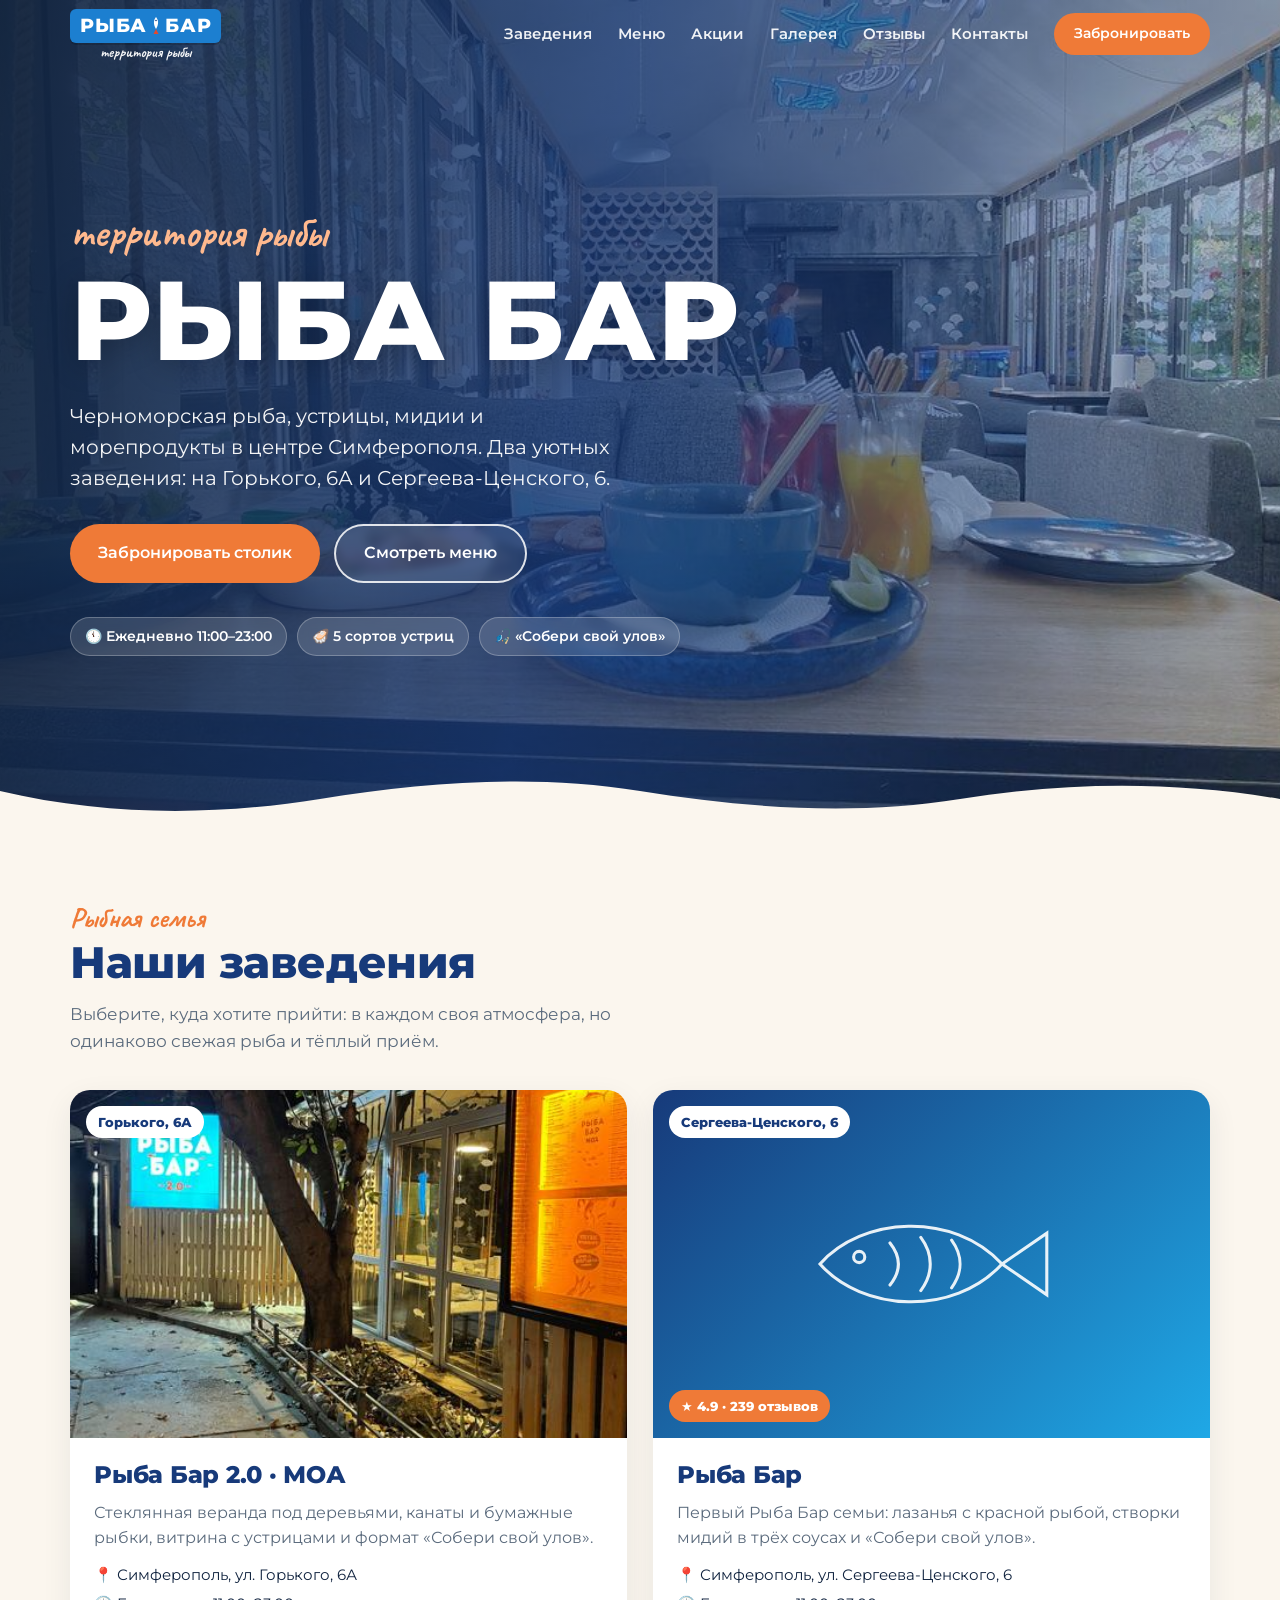
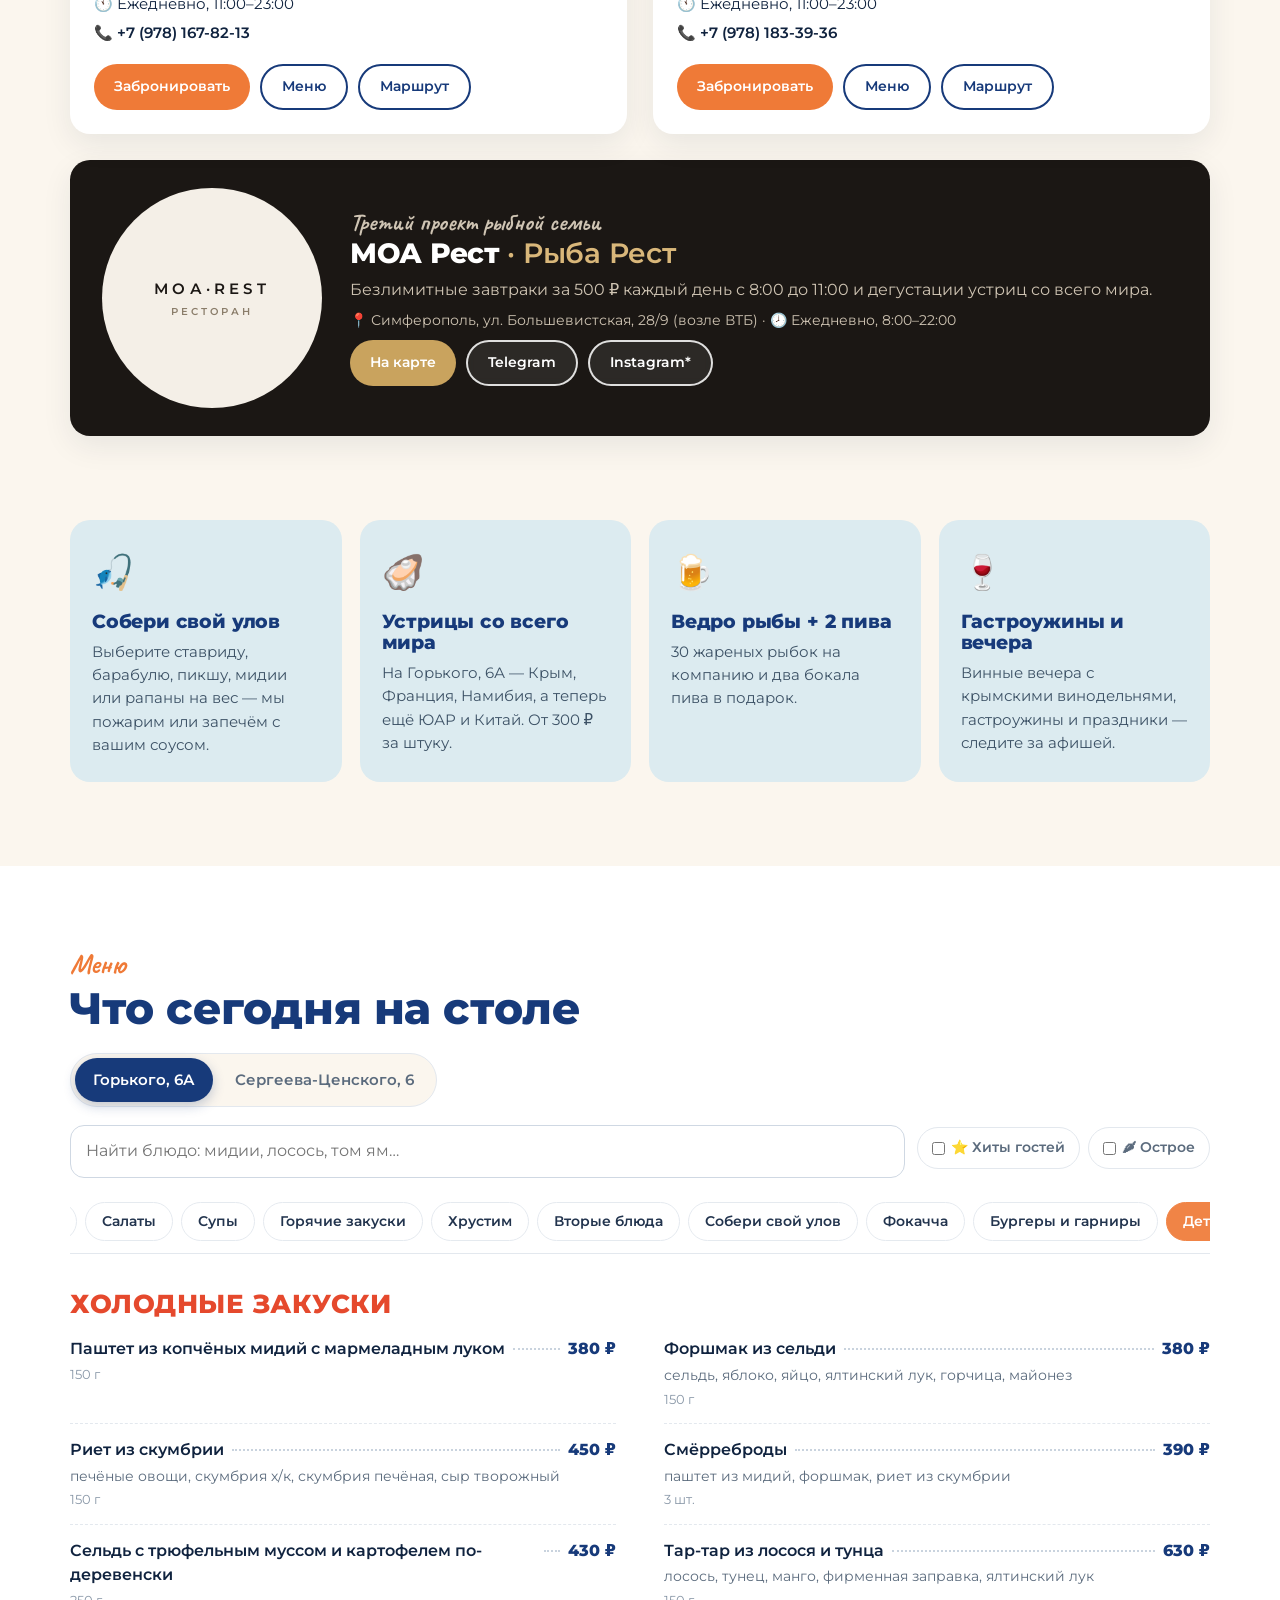
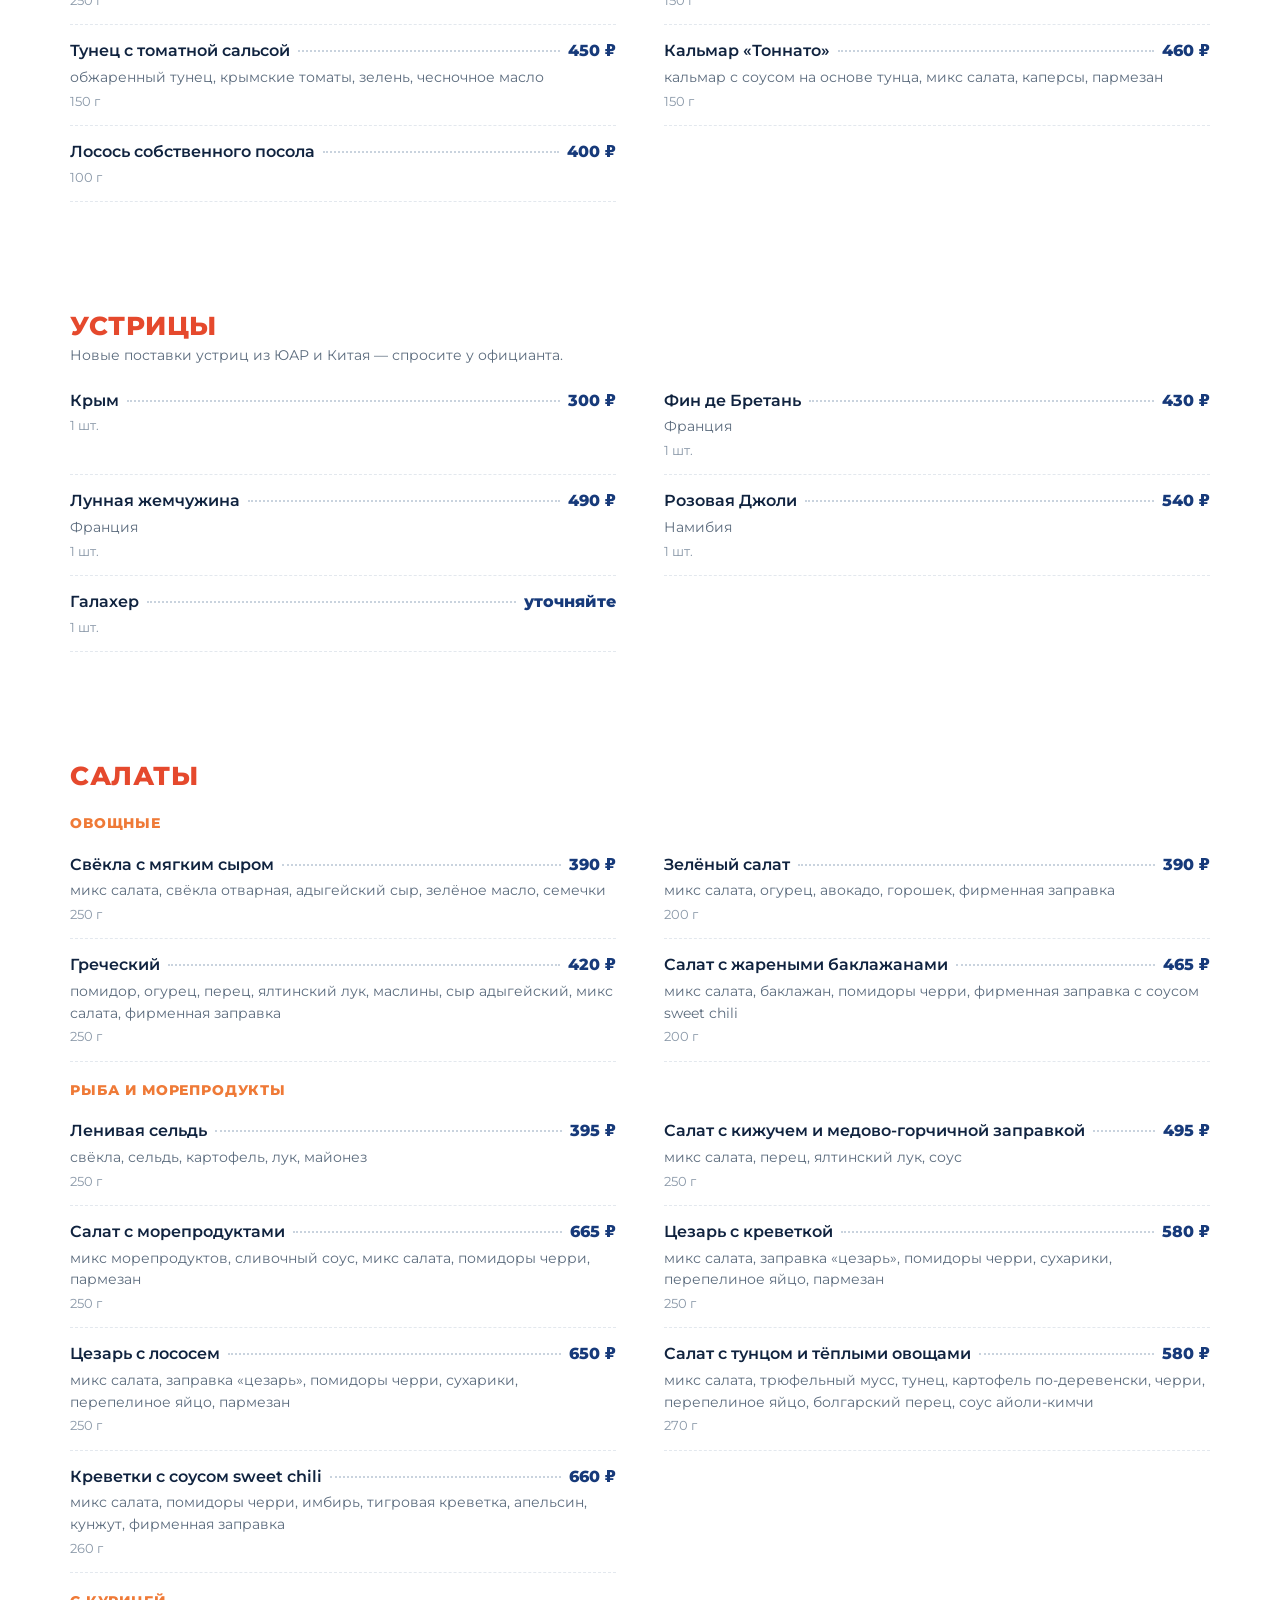
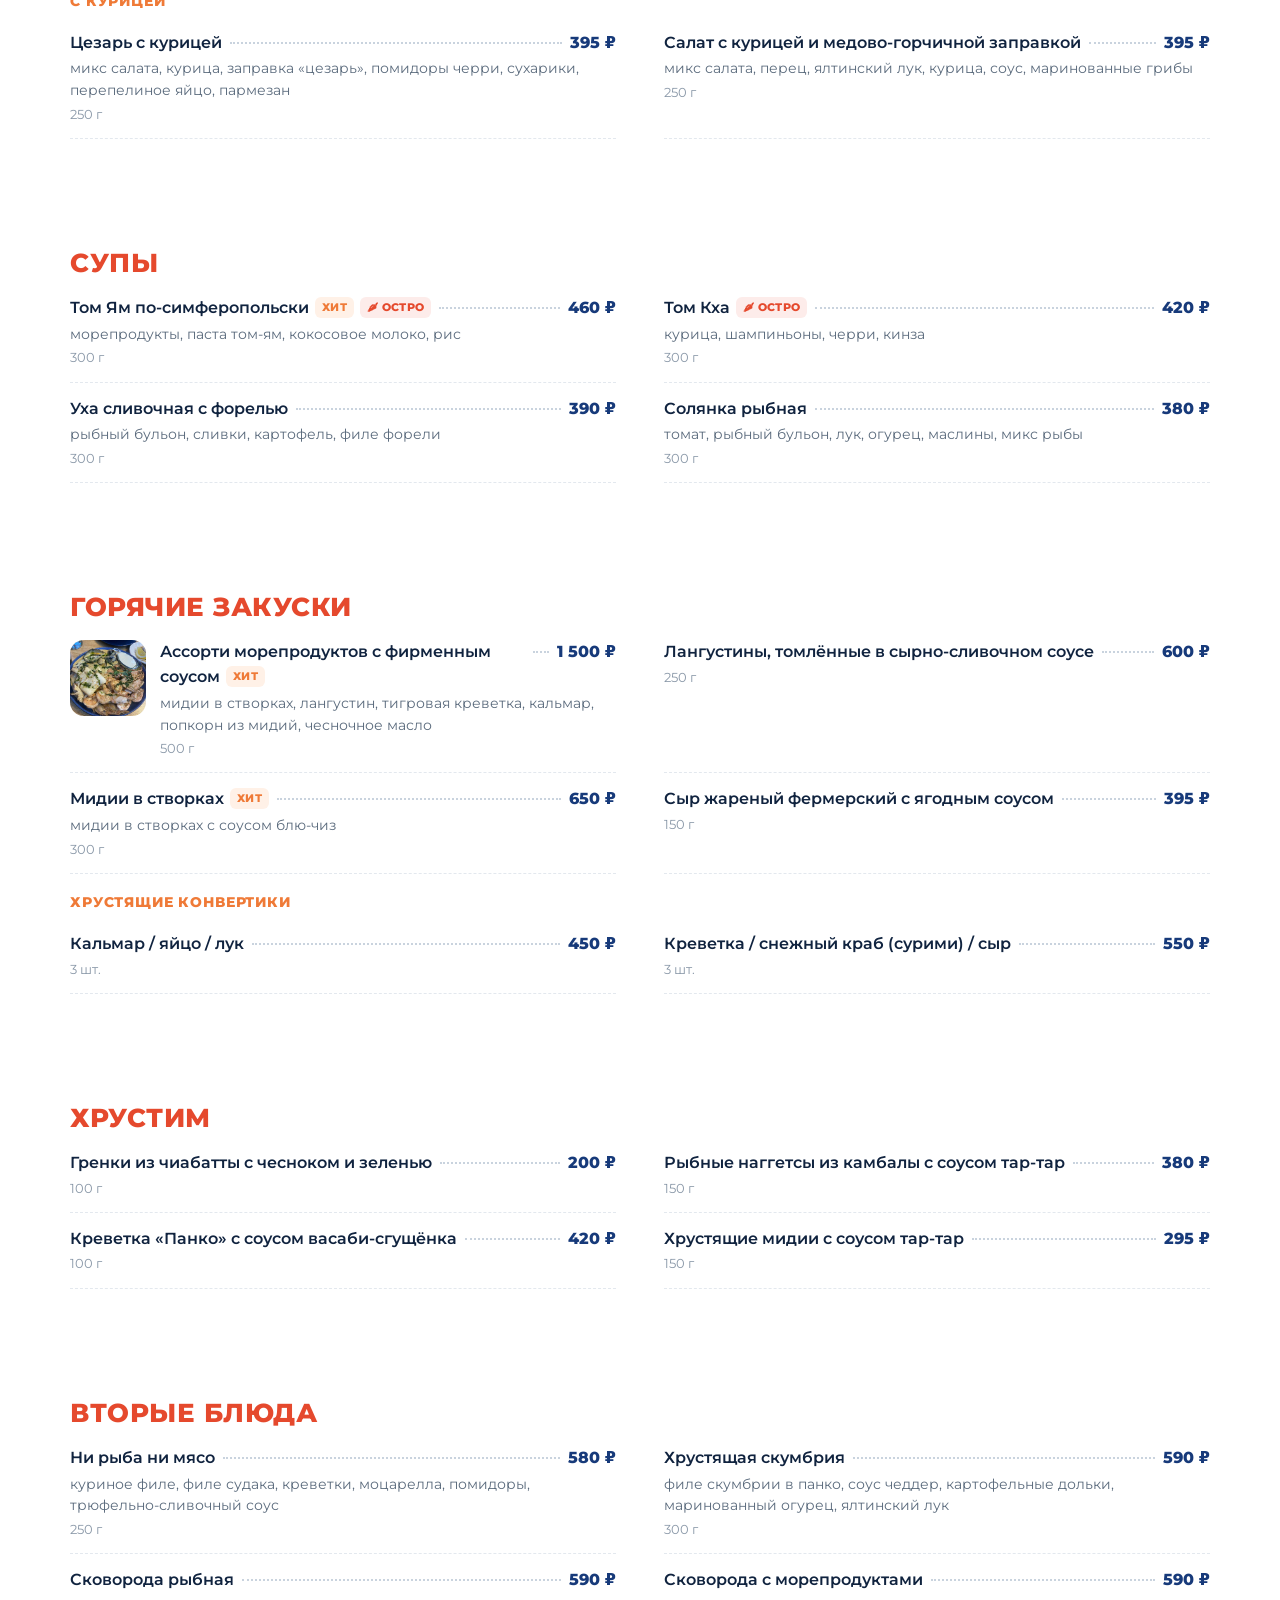
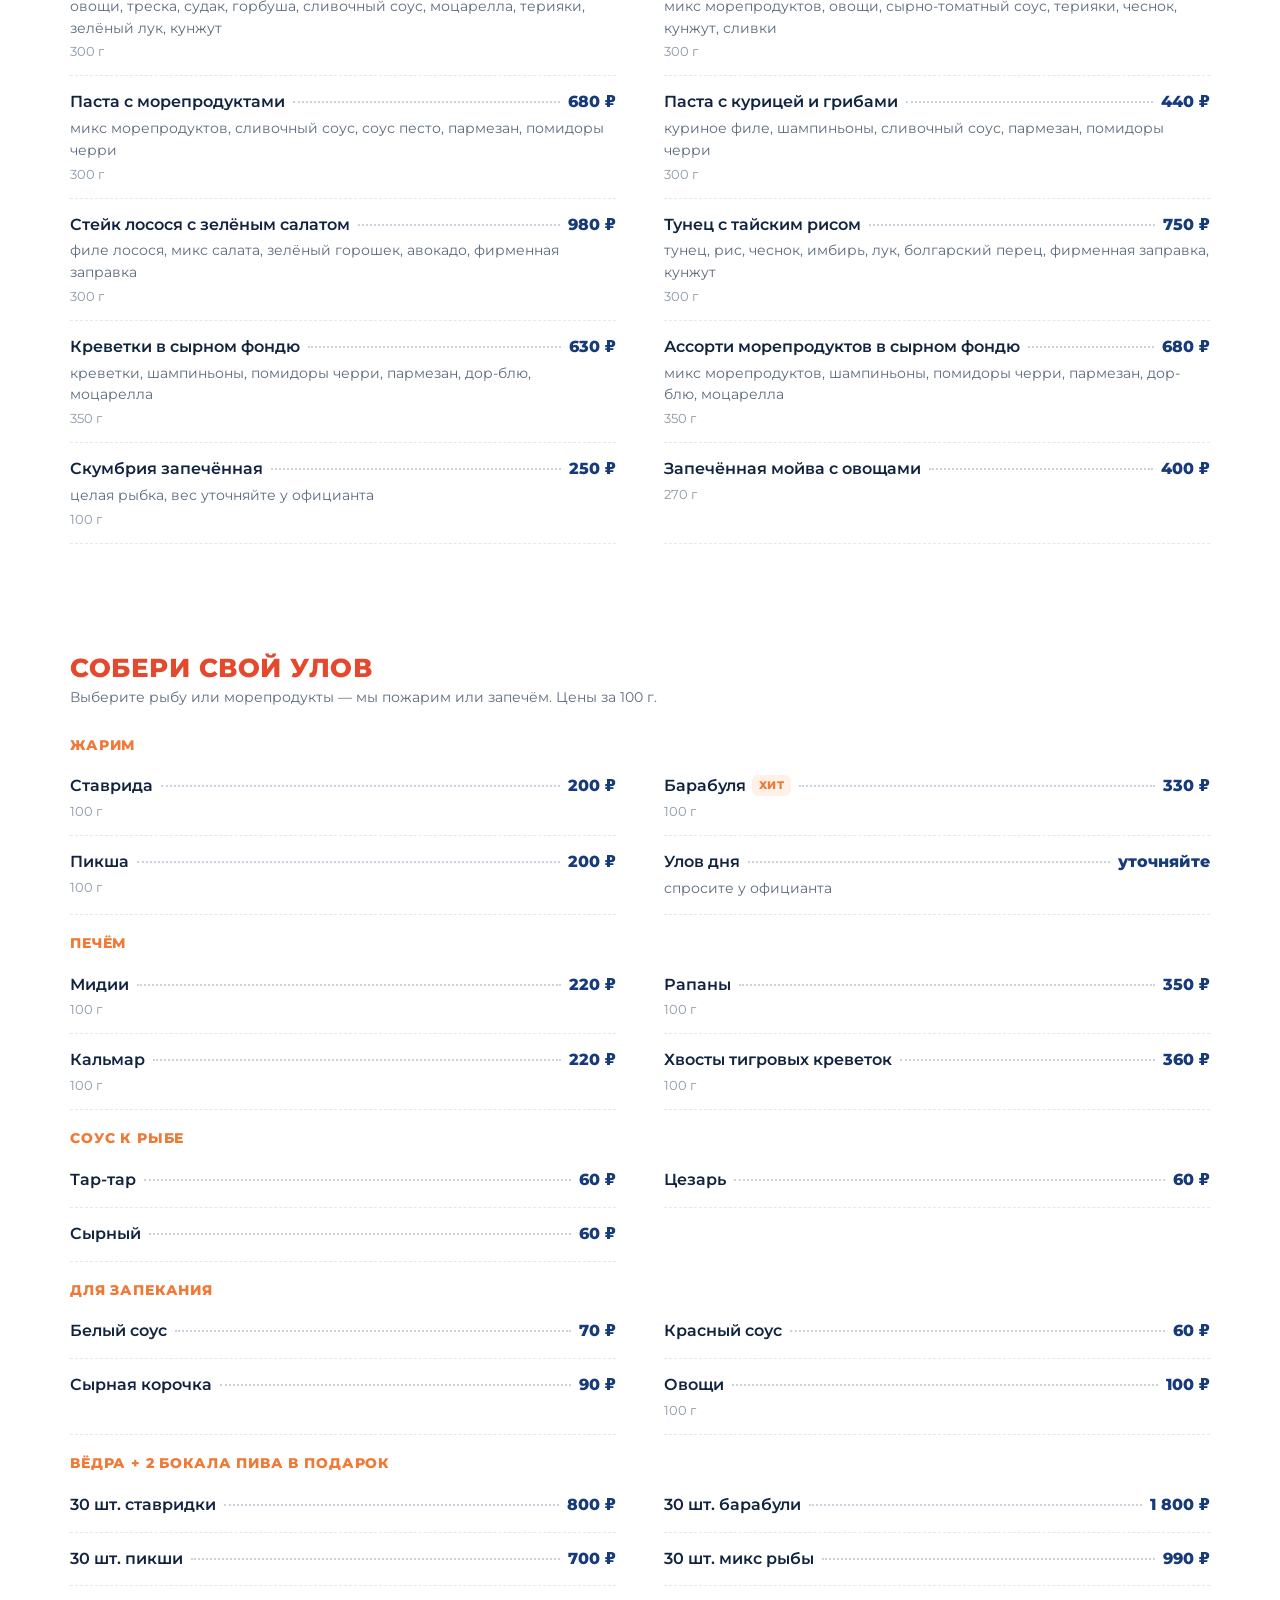
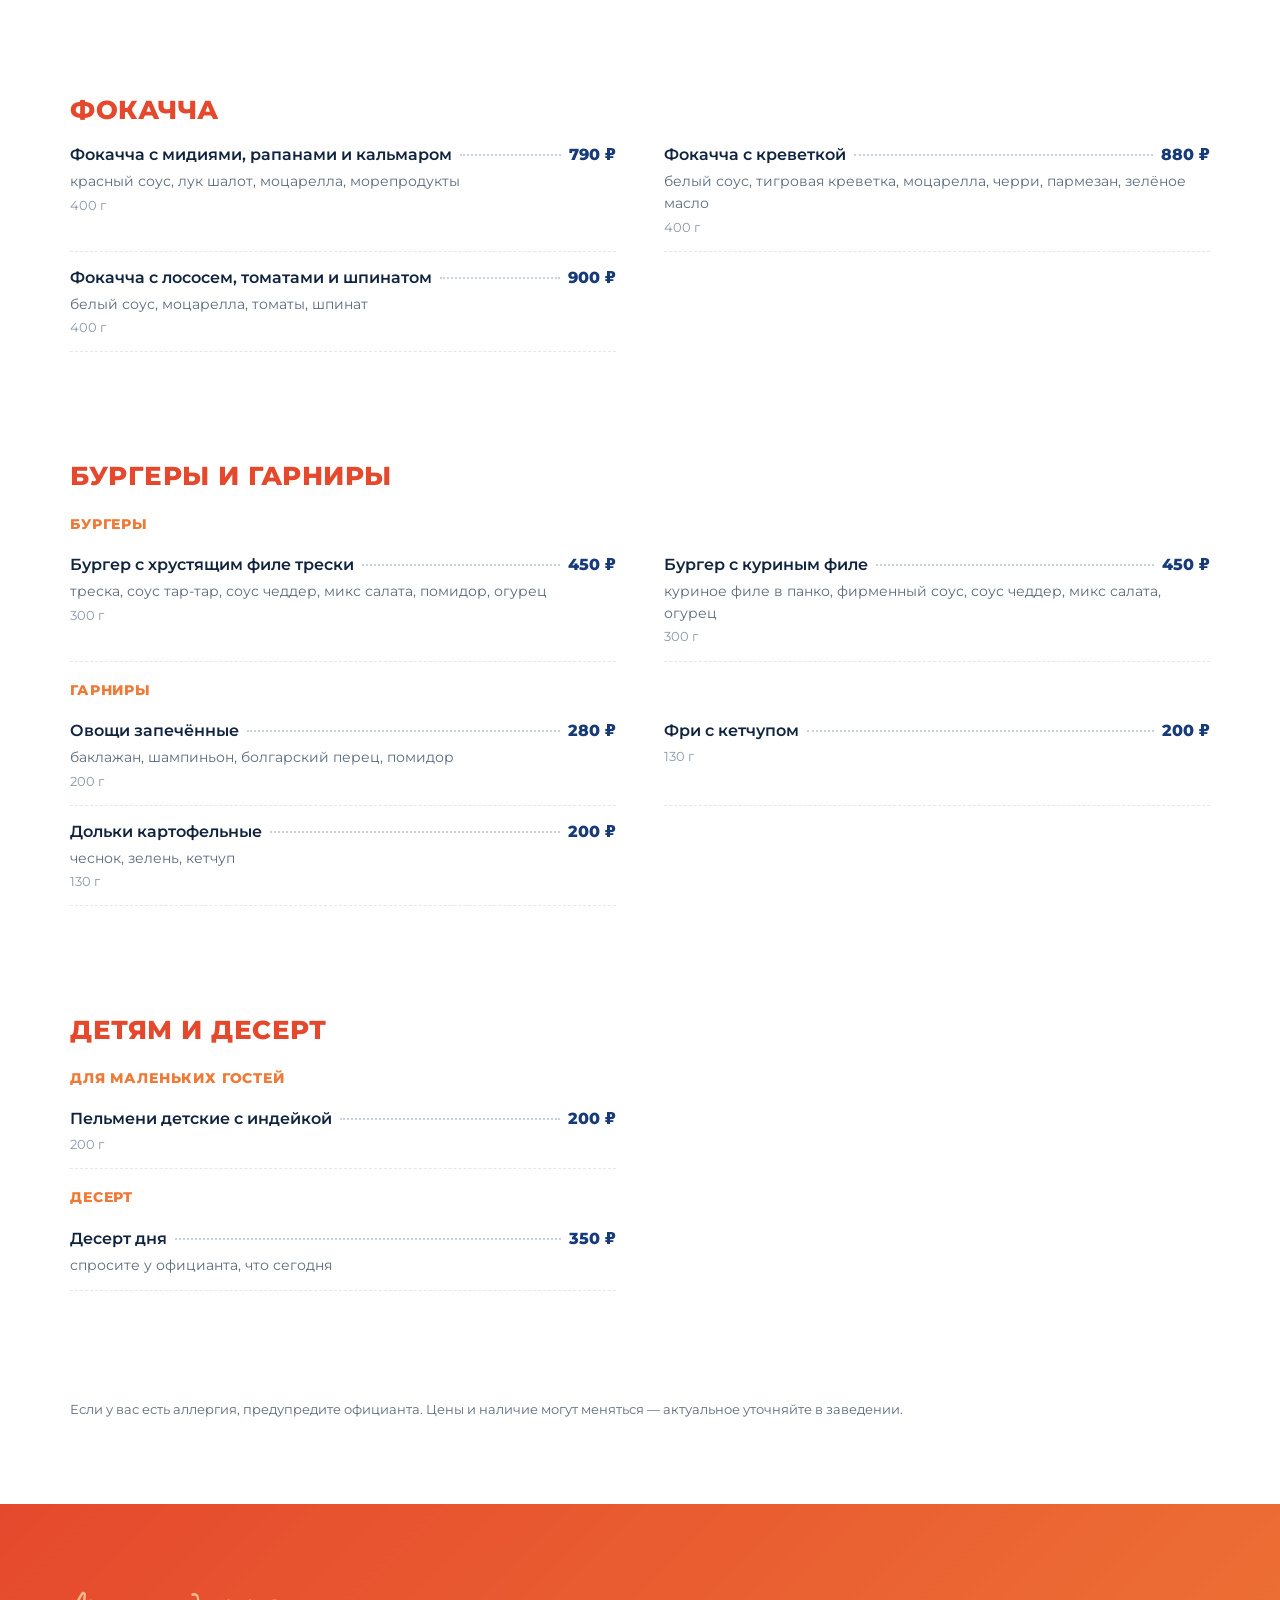
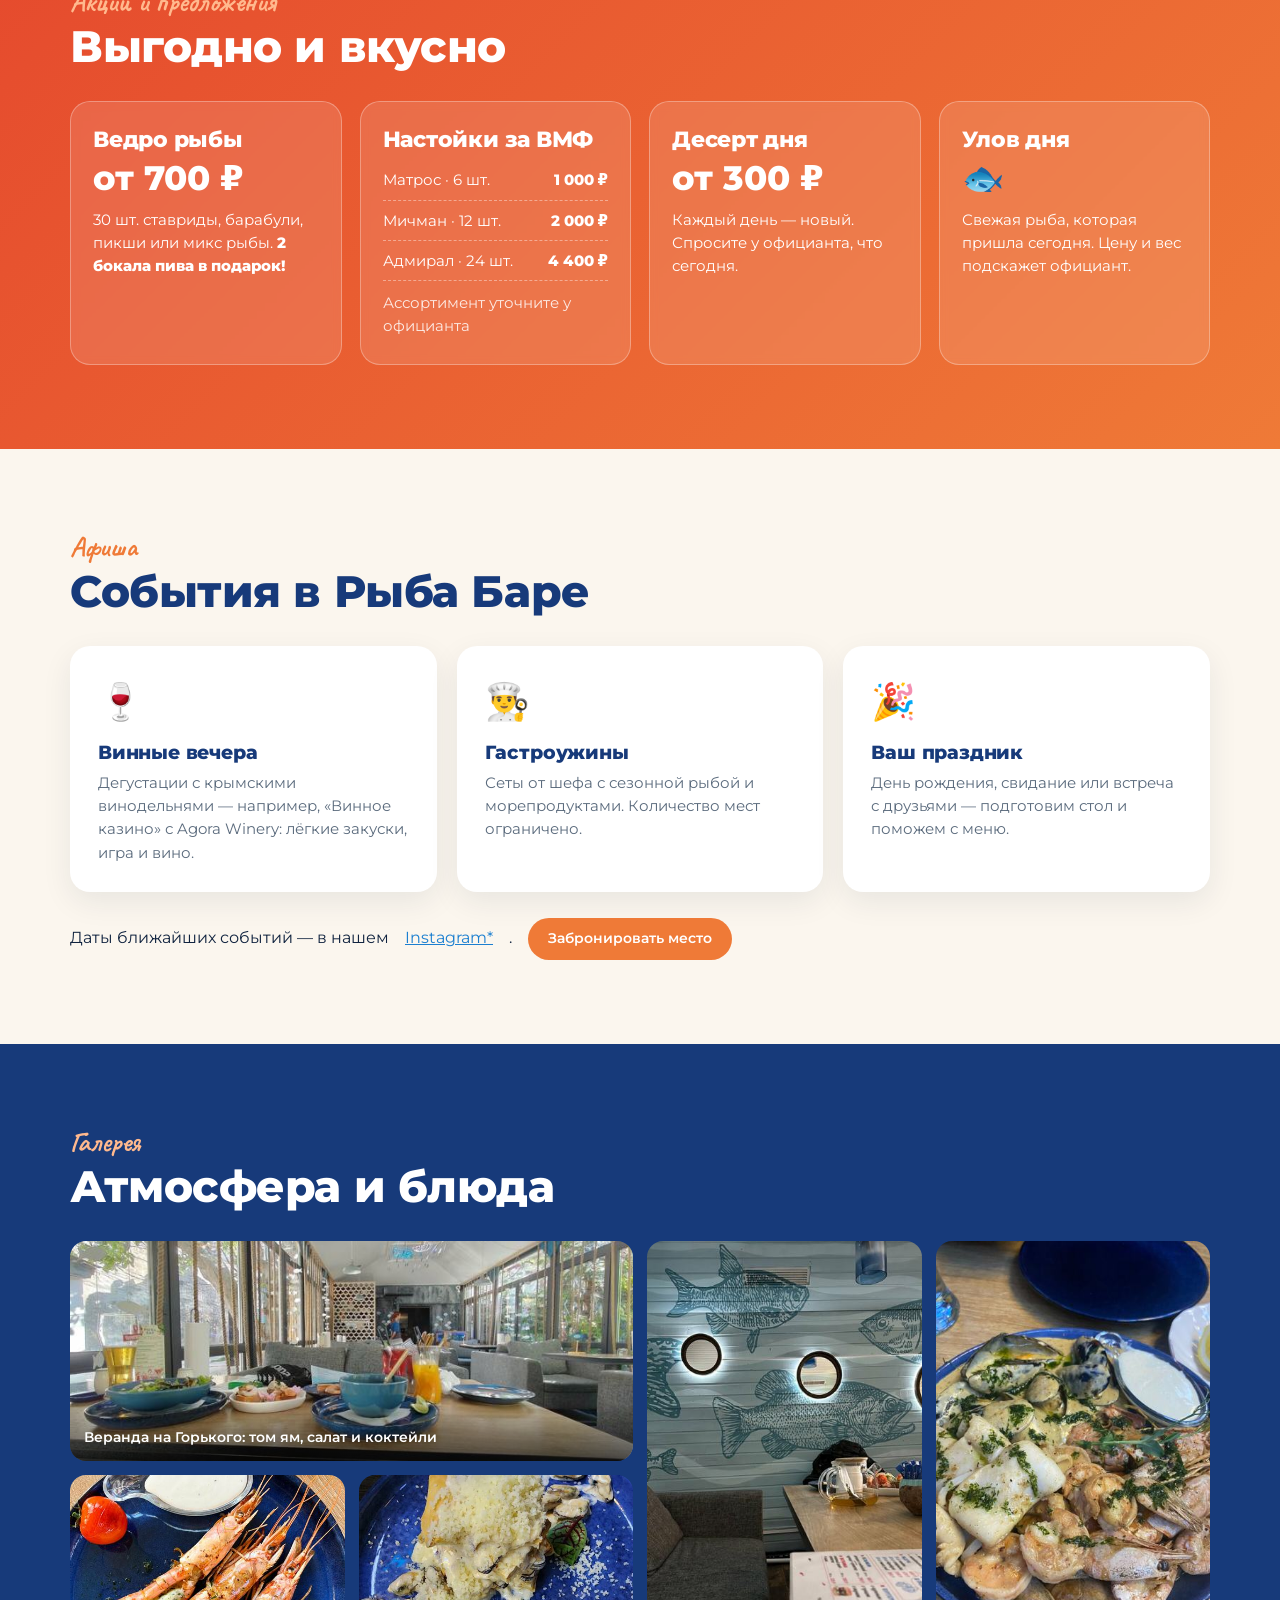
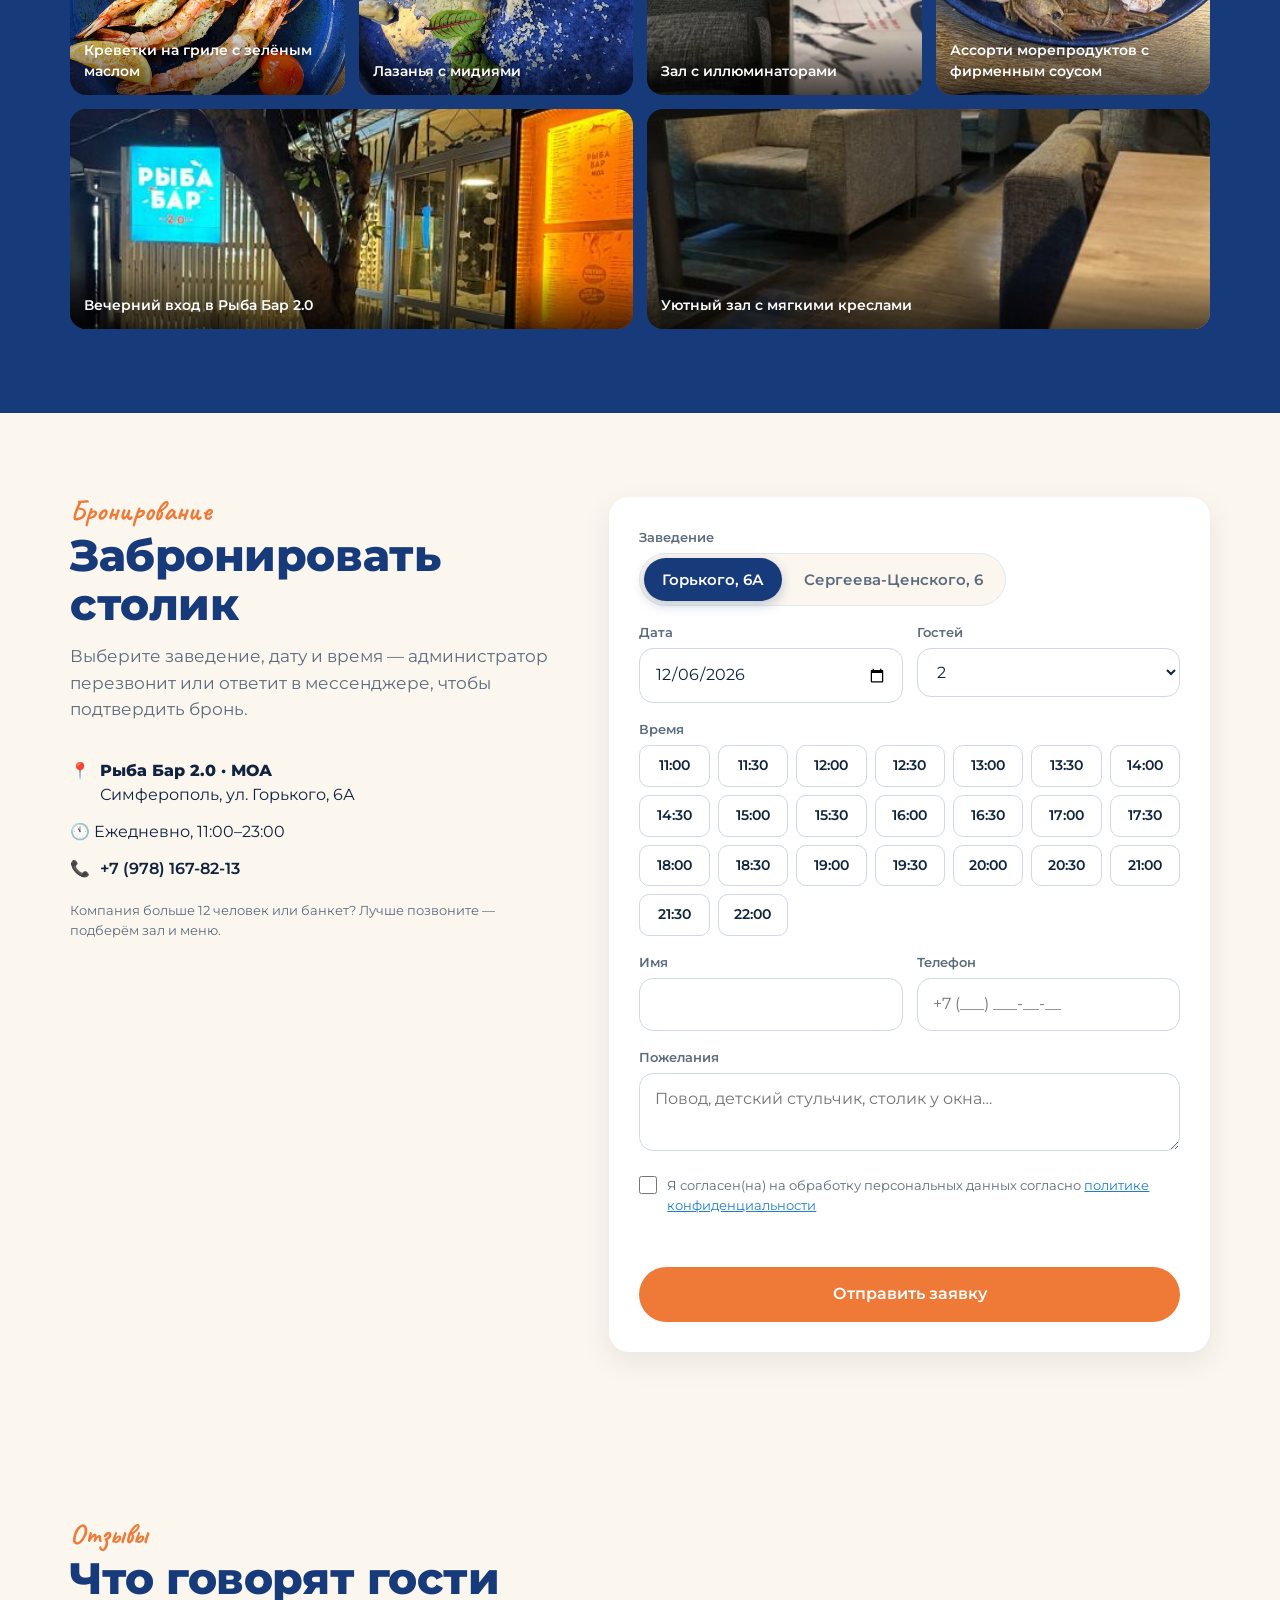
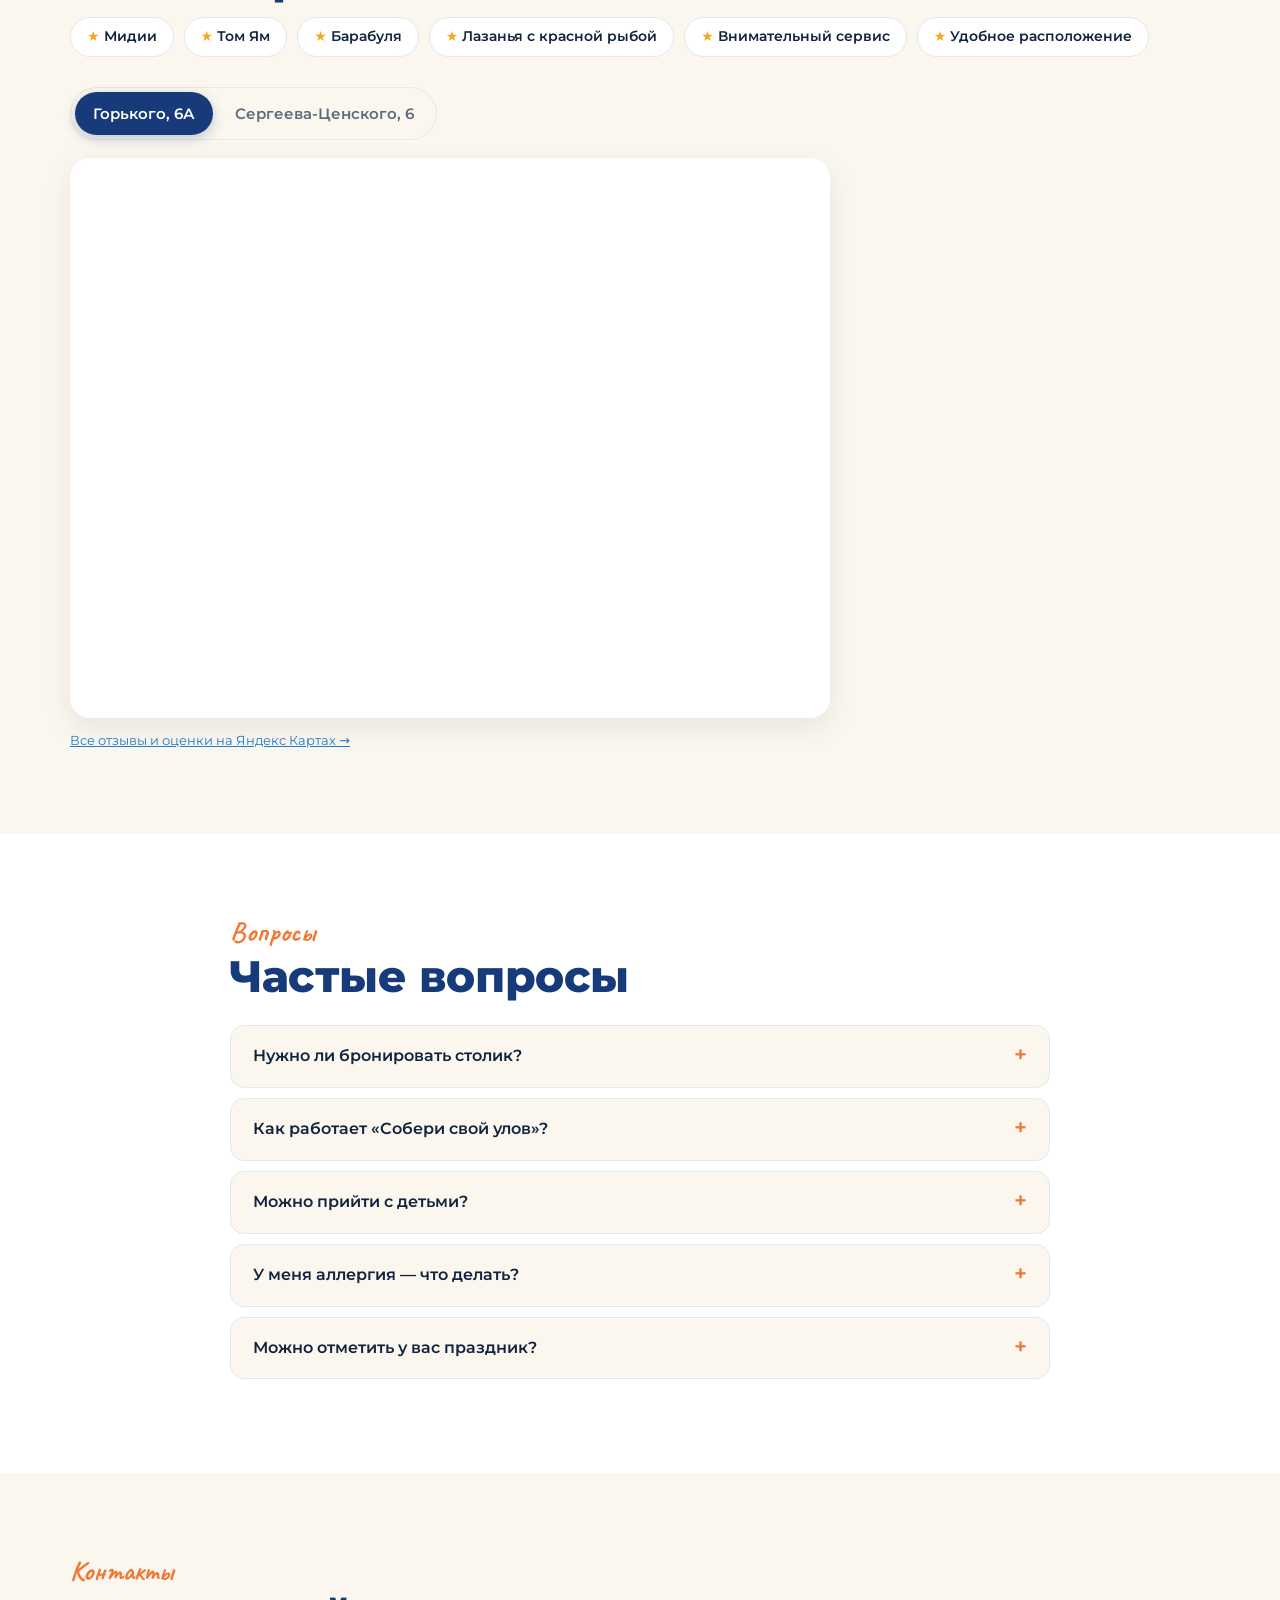
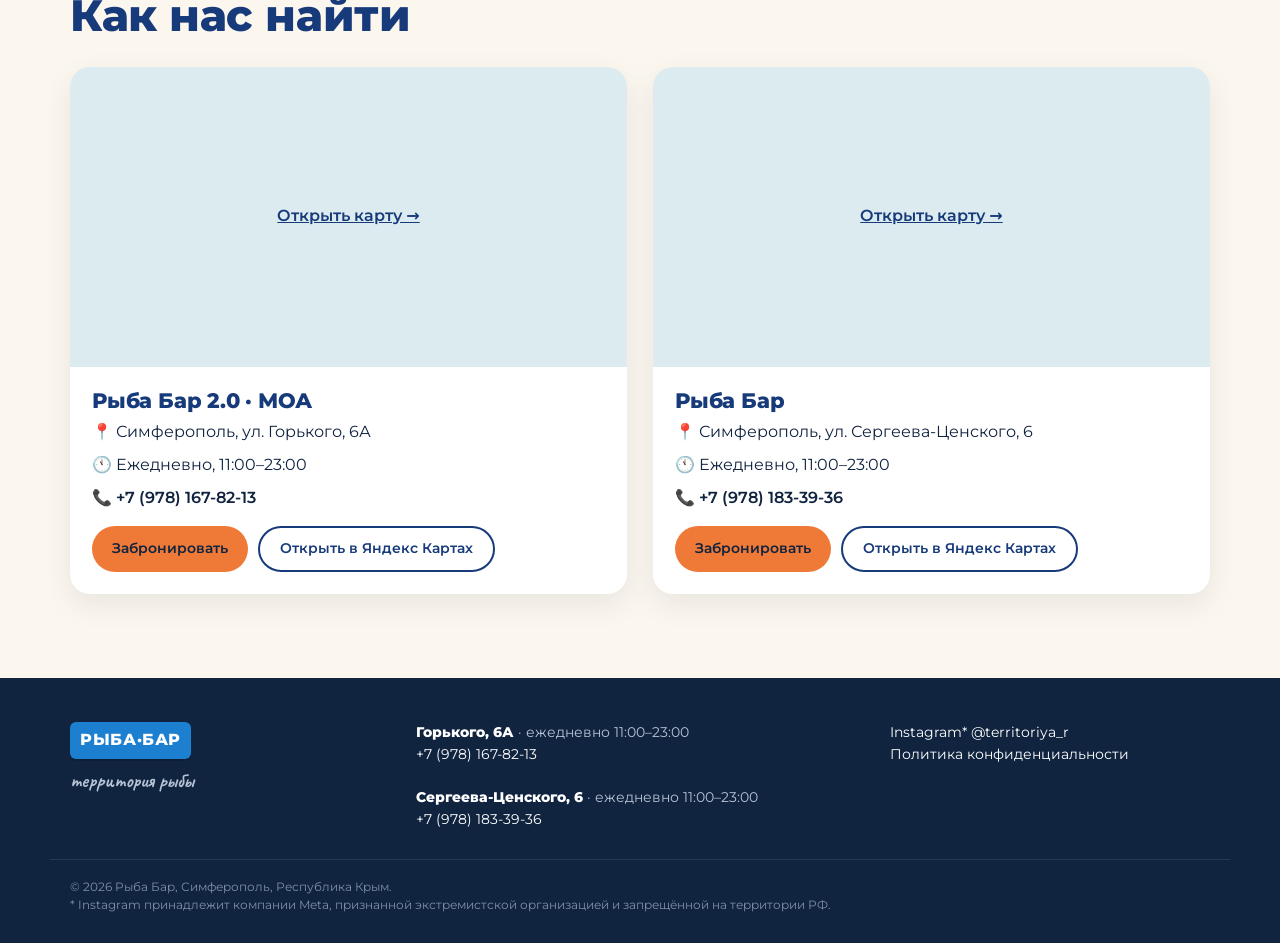
==== commit 30494ee6: "Меню Сергеева-Ценского, 6 и блок МОА Рест - летнее меню Сергеева-Ценского (64 позиции): лазанья, ств" ====
--- a/index.html
+++ b/index.html
@@ -60,12 +60,13 @@
  <h2>Наши заведения</h2>
  <p class="lead">Выберите, куда хотите прийти: в каждом своя атмосфера, но одинаково свежая рыба и тёплый приём.</p>
  <div class="places" id="placesList"></div>
+ <article class="sister" id="sister"></article>
 </div></section>
 
 <section class="why"><div class="wrap">
  <div class="why-grid">
   <article class="feat"><span class="feat-ic" aria-hidden="true">🎣</span><h3>Собери свой улов</h3><p>Выберите ставриду, барабулю, пикшу, мидии или рапаны на вес — мы пожарим или запечём с вашим соусом.</p></article>
-  <article class="feat"><span class="feat-ic" aria-hidden="true">🦪</span><h3>Устрицы со всего мира</h3><p>Крым, Франция, Намибия, а теперь ещё ЮАР и Китай. От 300 ₽ за штуку.</p></article>
+  <article class="feat"><span class="feat-ic" aria-hidden="true">🦪</span><h3>Устрицы со всего мира</h3><p>На Горького, 6А — Крым, Франция, Намибия, а теперь ещё ЮАР и Китай. От 300 ₽ за штуку.</p></article>
   <article class="feat"><span class="feat-ic" aria-hidden="true">🍺</span><h3>Ведро рыбы + 2 пива</h3><p>30 жареных рыбок на компанию и два бокала пива в подарок.</p></article>
   <article class="feat"><span class="feat-ic" aria-hidden="true">🍷</span><h3>Гастроужины и вечера</h3><p>Винные вечера с крымскими винодельнями, гастроужины и праздники — следите за афишей.</p></article>
  </div>
@@ -91,11 +92,11 @@
  <p class="kicker light">Акции и предложения</p>
  <h2>Выгодно и вкусно</h2>
  <div class="offer-grid">
-  <article class="offer"><span class="ribbon">Горького, 6А</span><h3>Ведро рыбы</h3><p class="big">от 700 ₽</p><p>30 шт. ставридки, барабули, пикши или микс рыбы. <b>2 бокала пива в подарок!</b></p></article>
+  <article class="offer"><h3>Ведро рыбы</h3><p class="big">от 700 ₽</p><p>30 шт. ставриды, барабули, пикши или микс рыбы. <b>2 бокала пива в подарок!</b></p></article>
   <article class="offer"><h3>Настойки за ВМФ</h3>
    <ul class="ranks"><li><span>Матрос · 6 шт.</span><b>1 000 ₽</b></li><li><span>Мичман · 12 шт.</span><b>2 000 ₽</b></li><li><span>Адмирал · 24 шт.</span><b>4 400 ₽</b></li></ul>
    <p class="small">Ассортимент уточните у официанта</p></article>
-  <article class="offer"><span class="ribbon">Горького, 6А</span><h3>Десерт дня</h3><p class="big">350 ₽</p><p>Каждый день — новый. Спросите у официанта, что сегодня.</p></article>
+  <article class="offer"><h3>Десерт дня</h3><p class="big">от 300 ₽</p><p>Каждый день — новый. Спросите у официанта, что сегодня.</p></article>
   <article class="offer"><h3>Улов дня</h3><p class="big">🐟</p><p>Свежая рыба, которая пришла сегодня. Цену и вес подскажет официант.</p></article>
  </div>
 </div></section>
--- a/assets/style.css
+++ b/assets/style.css
@@ -94,6 +94,15 @@
 .place-meta{display:grid;gap:6px;font-size:15px}
 .place-meta a{color:var(--ink);text-decoration:none;font-weight:600}
 .place-btns{display:flex;flex-wrap:wrap;gap:10px;margin-top:auto;padding-top:8px}
+
+/* третий проект семьи */
+.sister{margin-top:26px;display:grid;grid-template-columns:220px 1fr;gap:28px;align-items:center;background:#1b1714;color:#efe6d8;border-radius:var(--r);padding:28px 32px;box-shadow:var(--sh)}
+.sister-logo{aspect-ratio:1;border-radius:50%;background:#f4efe7;color:#1b1714;display:flex;flex-direction:column;align-items:center;justify-content:center;gap:4px;letter-spacing:.28em;font-weight:600;font-size:15px}
+.sister-logo small{font-size:10px;letter-spacing:.3em;color:#8a7d6a;text-transform:uppercase}
+.sister-kick{font-family:Caveat,cursive;font-size:24px;color:#d9b77a;line-height:1}
+.sister h3{font-size:28px;color:#fff;margin:4px 0 8px}.sister h3 span{color:#d9b77a;font-weight:600}
+.sister p{color:#cfc4b3}.sister-meta{font-size:14px;margin-top:8px}
+.btn.gold{background:#c9a35e}.btn.gold:hover{background:#d6b06b;box-shadow:0 10px 24px rgba(201,163,94,.3)}
 
 /* преимущества */
 .why{padding-top:0}
@@ -264,6 +273,7 @@
  nav li a{display:block;padding:14px 0;border-bottom:1px solid rgba(255,255,255,.1);font-size:17px}
  .nav-cta{margin-top:14px}.nav-cta a{border:0;display:flex}
  .places,.book,.contacts,.mlist,.ev-grid{grid-template-columns:1fr}
+ .sister{grid-template-columns:1fr;padding:24px;gap:18px}.sister-logo{width:140px}
  .mlist{column-gap:0}
  .ftr-in{grid-template-columns:1fr}
  .hero{min-height:auto;padding-bottom:90px}
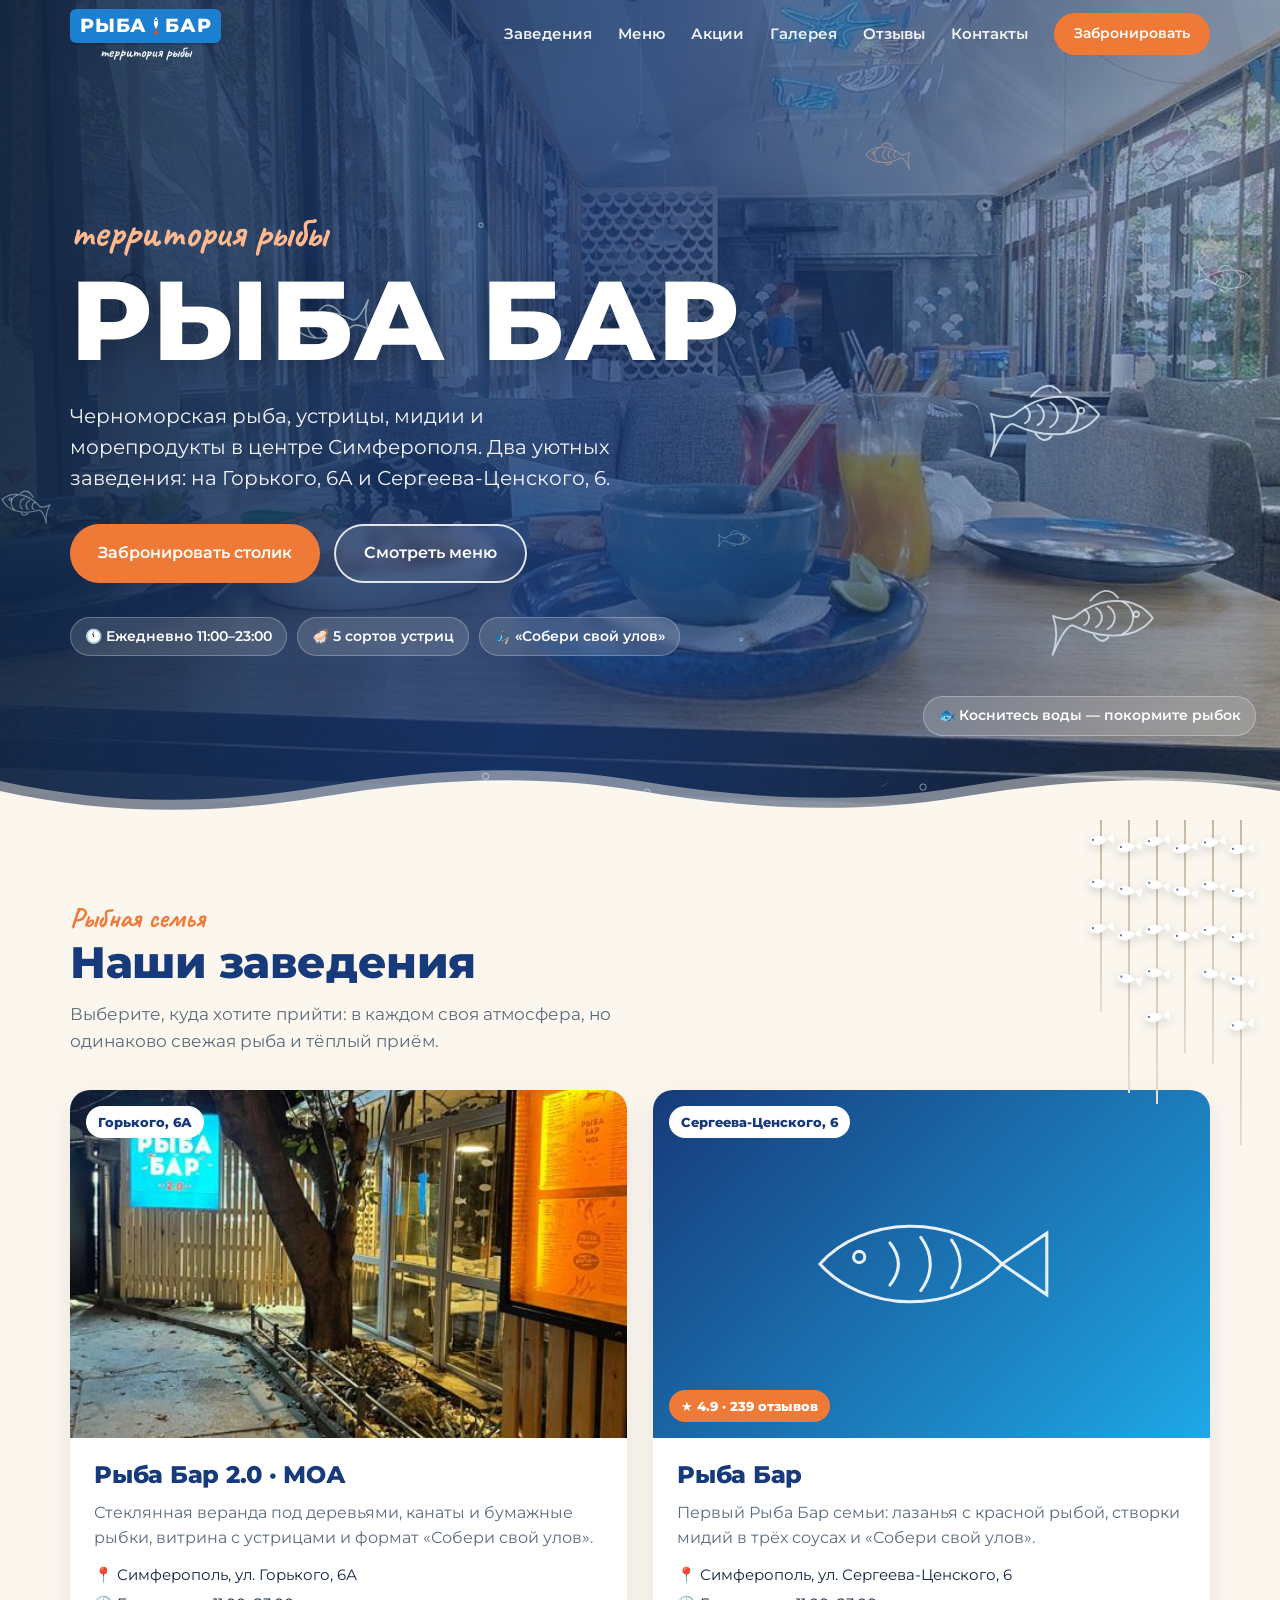
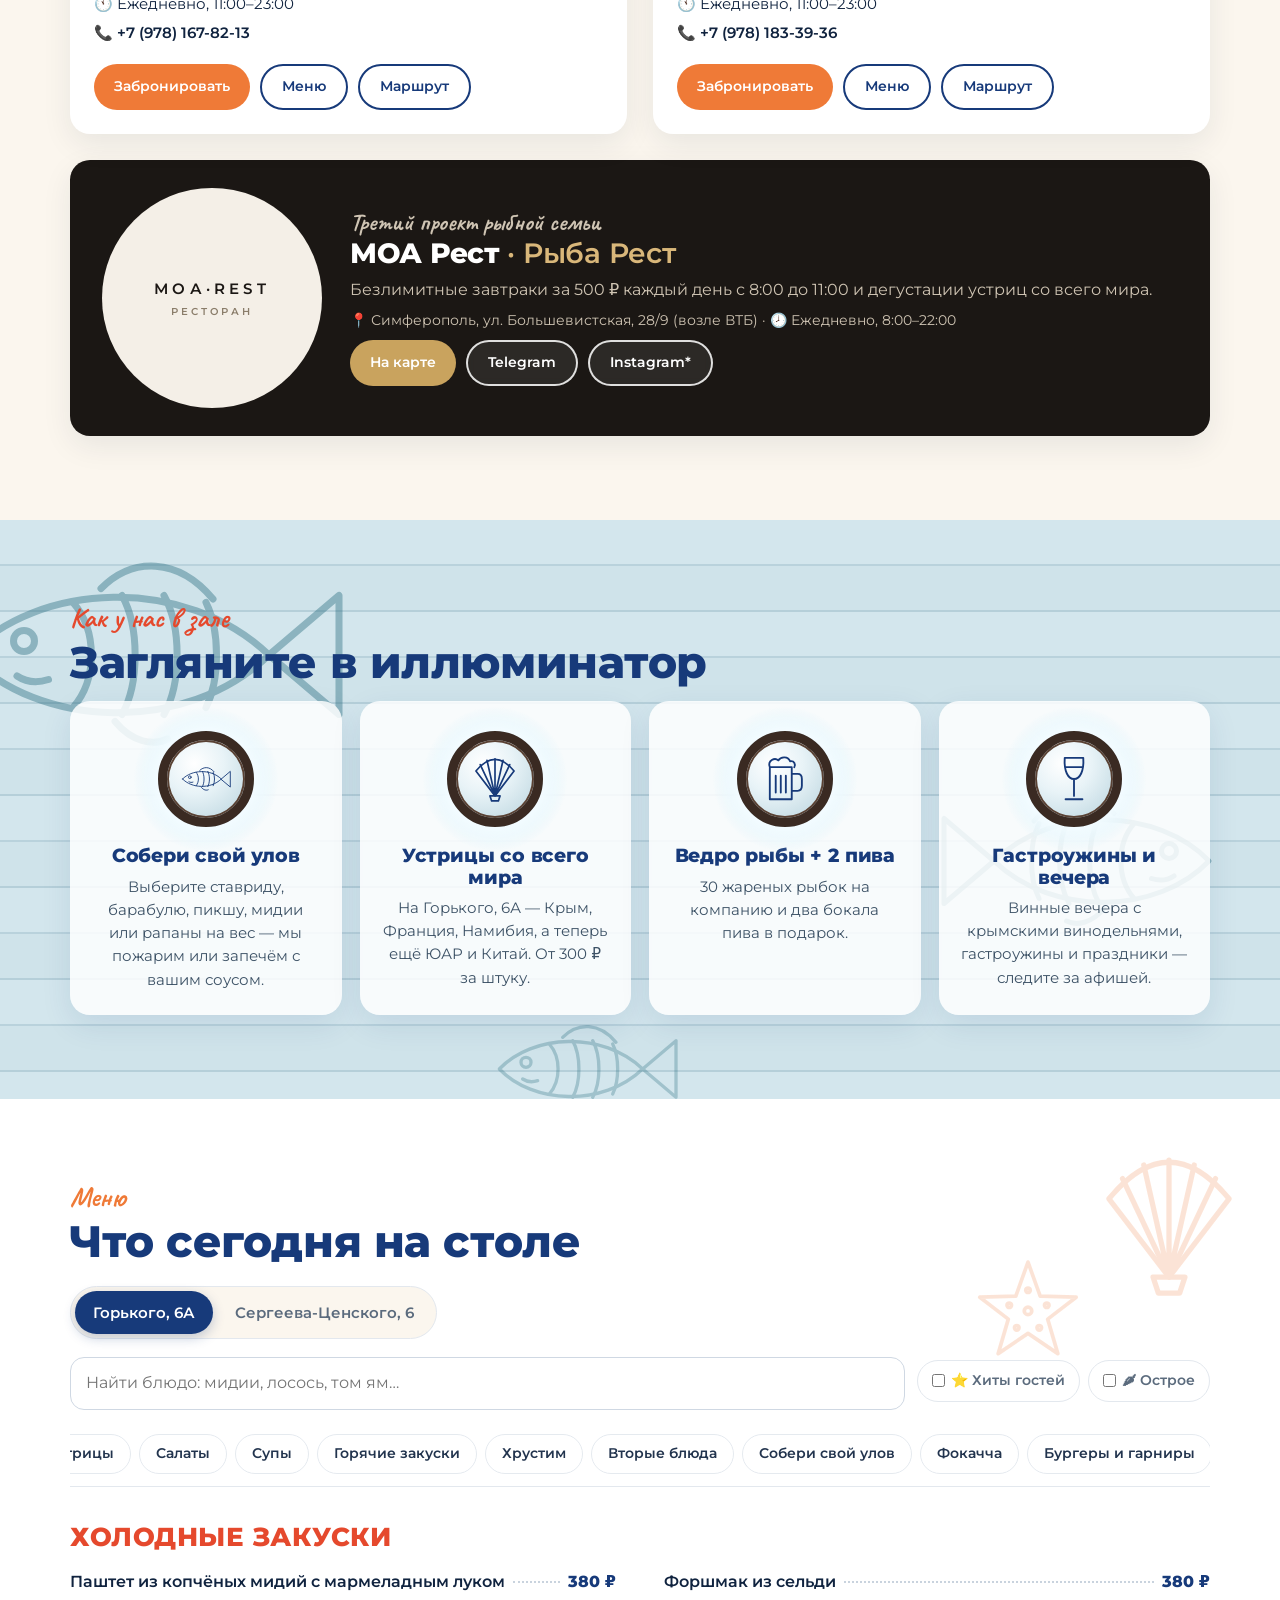
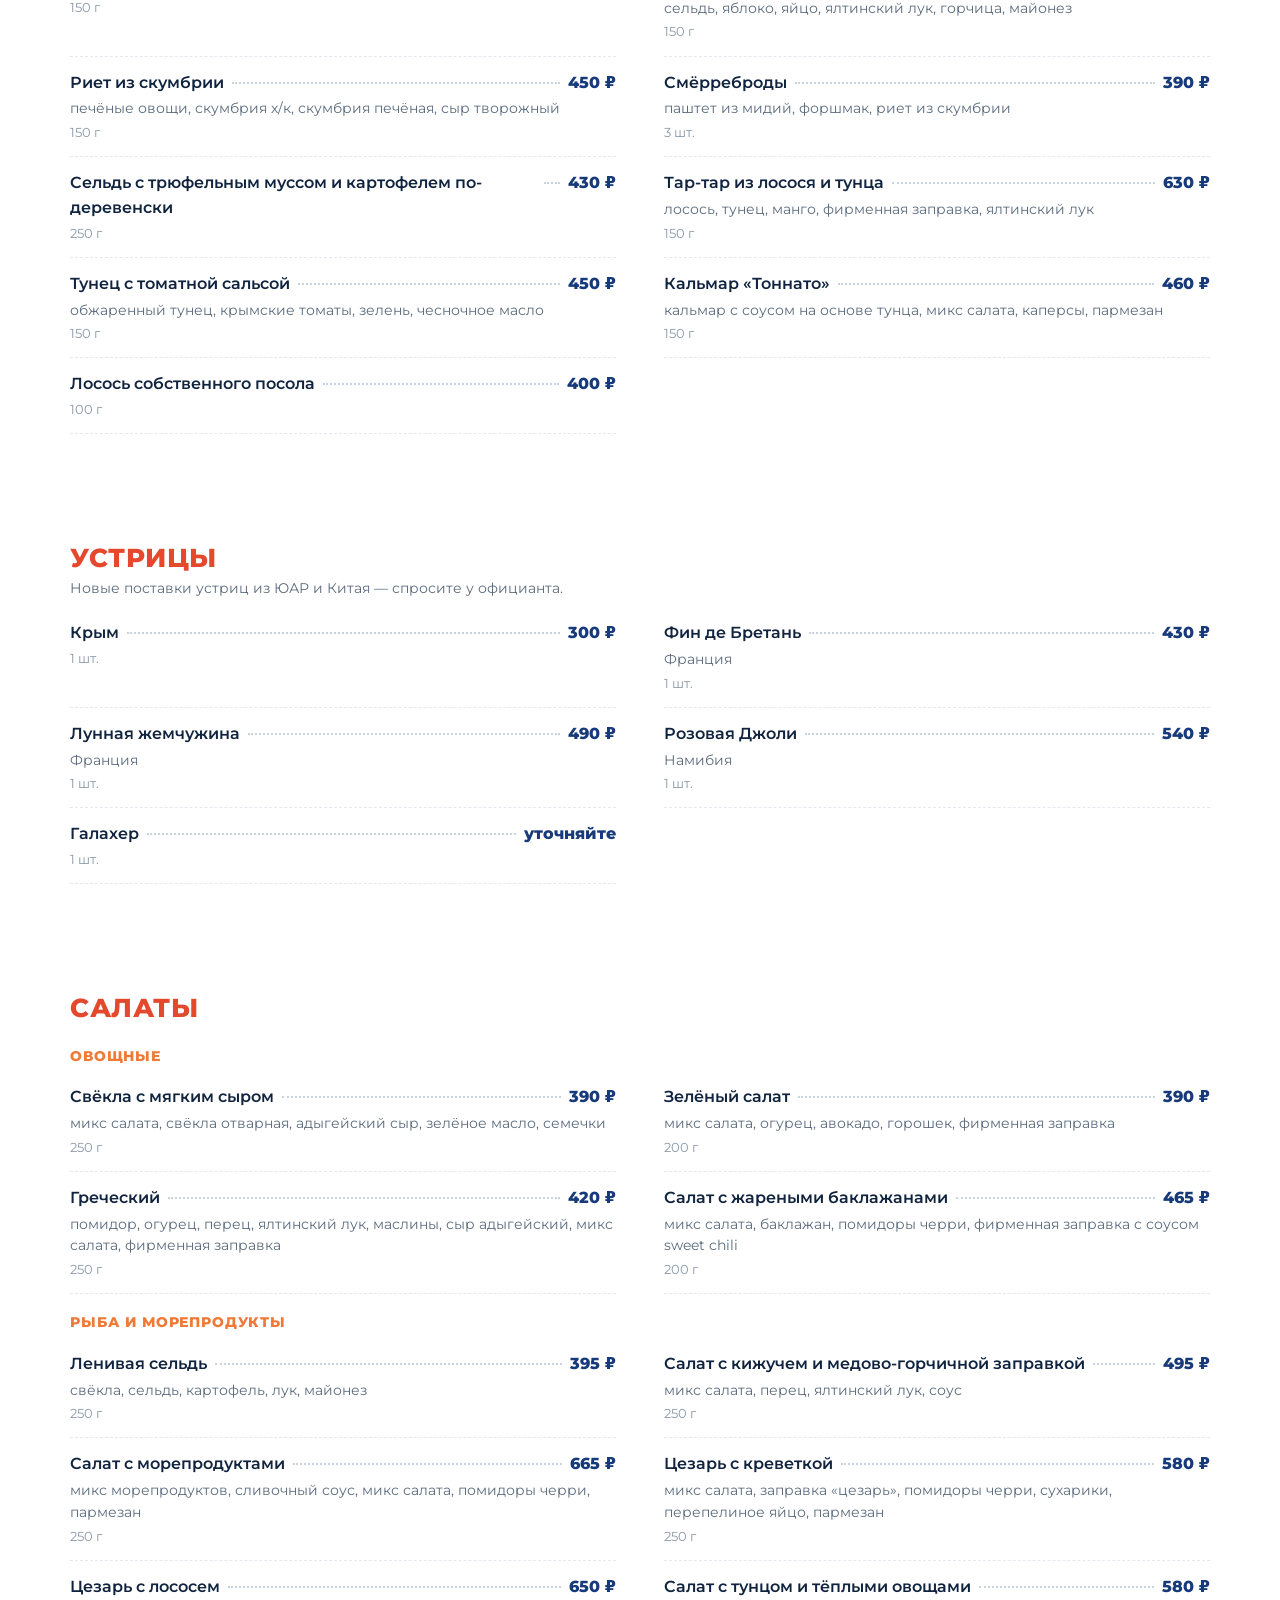
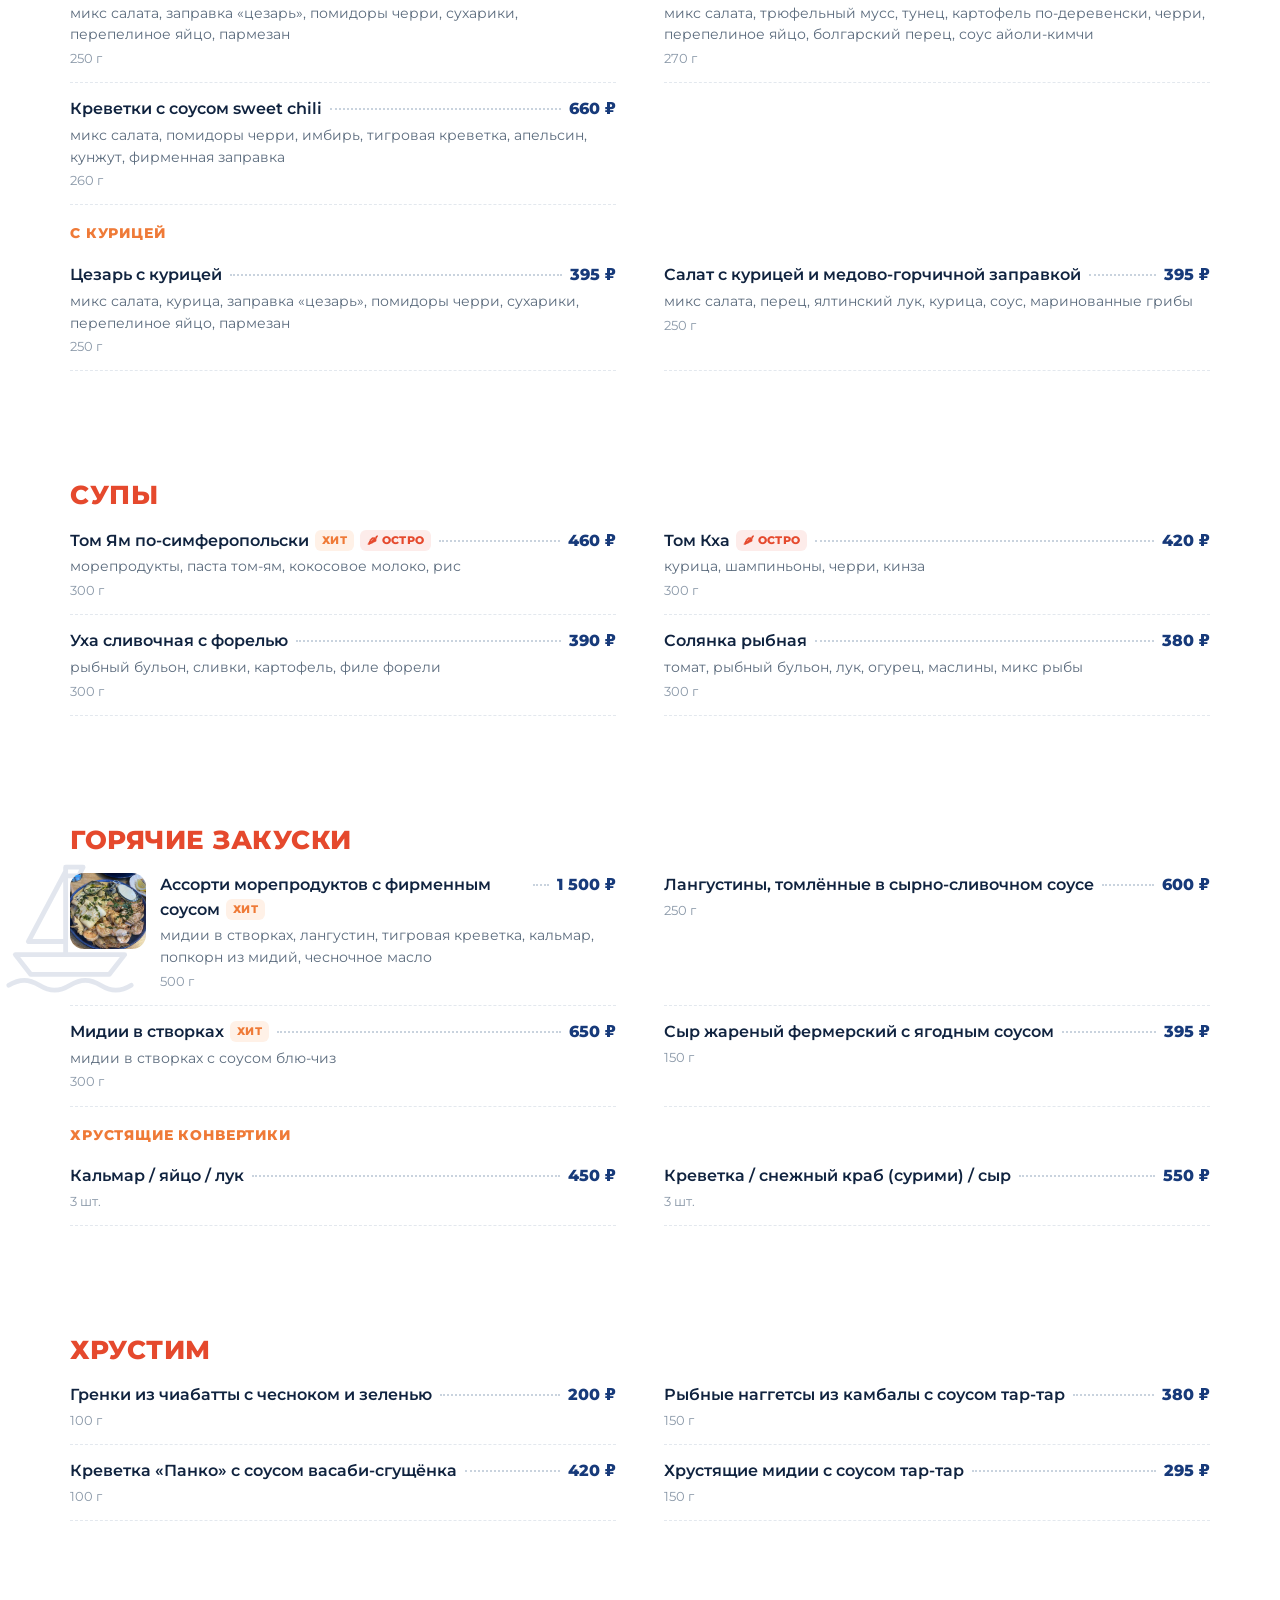
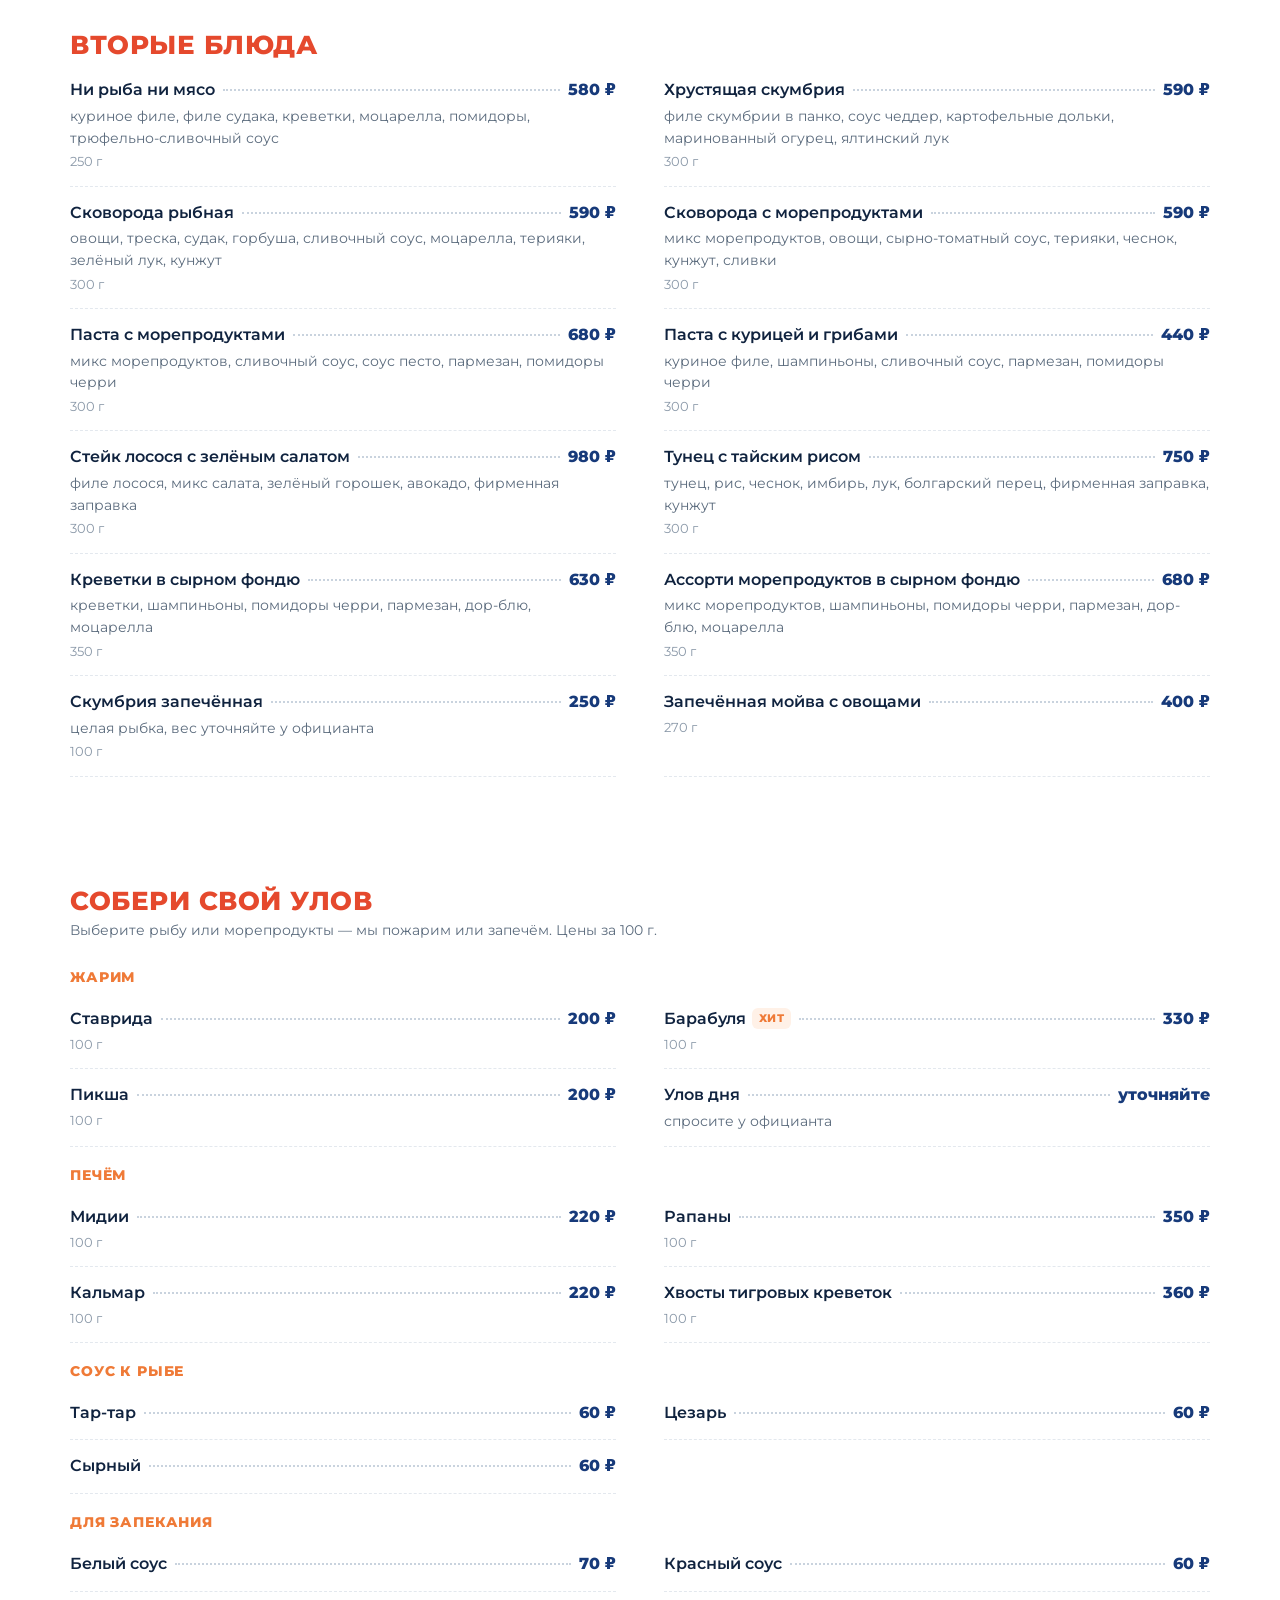
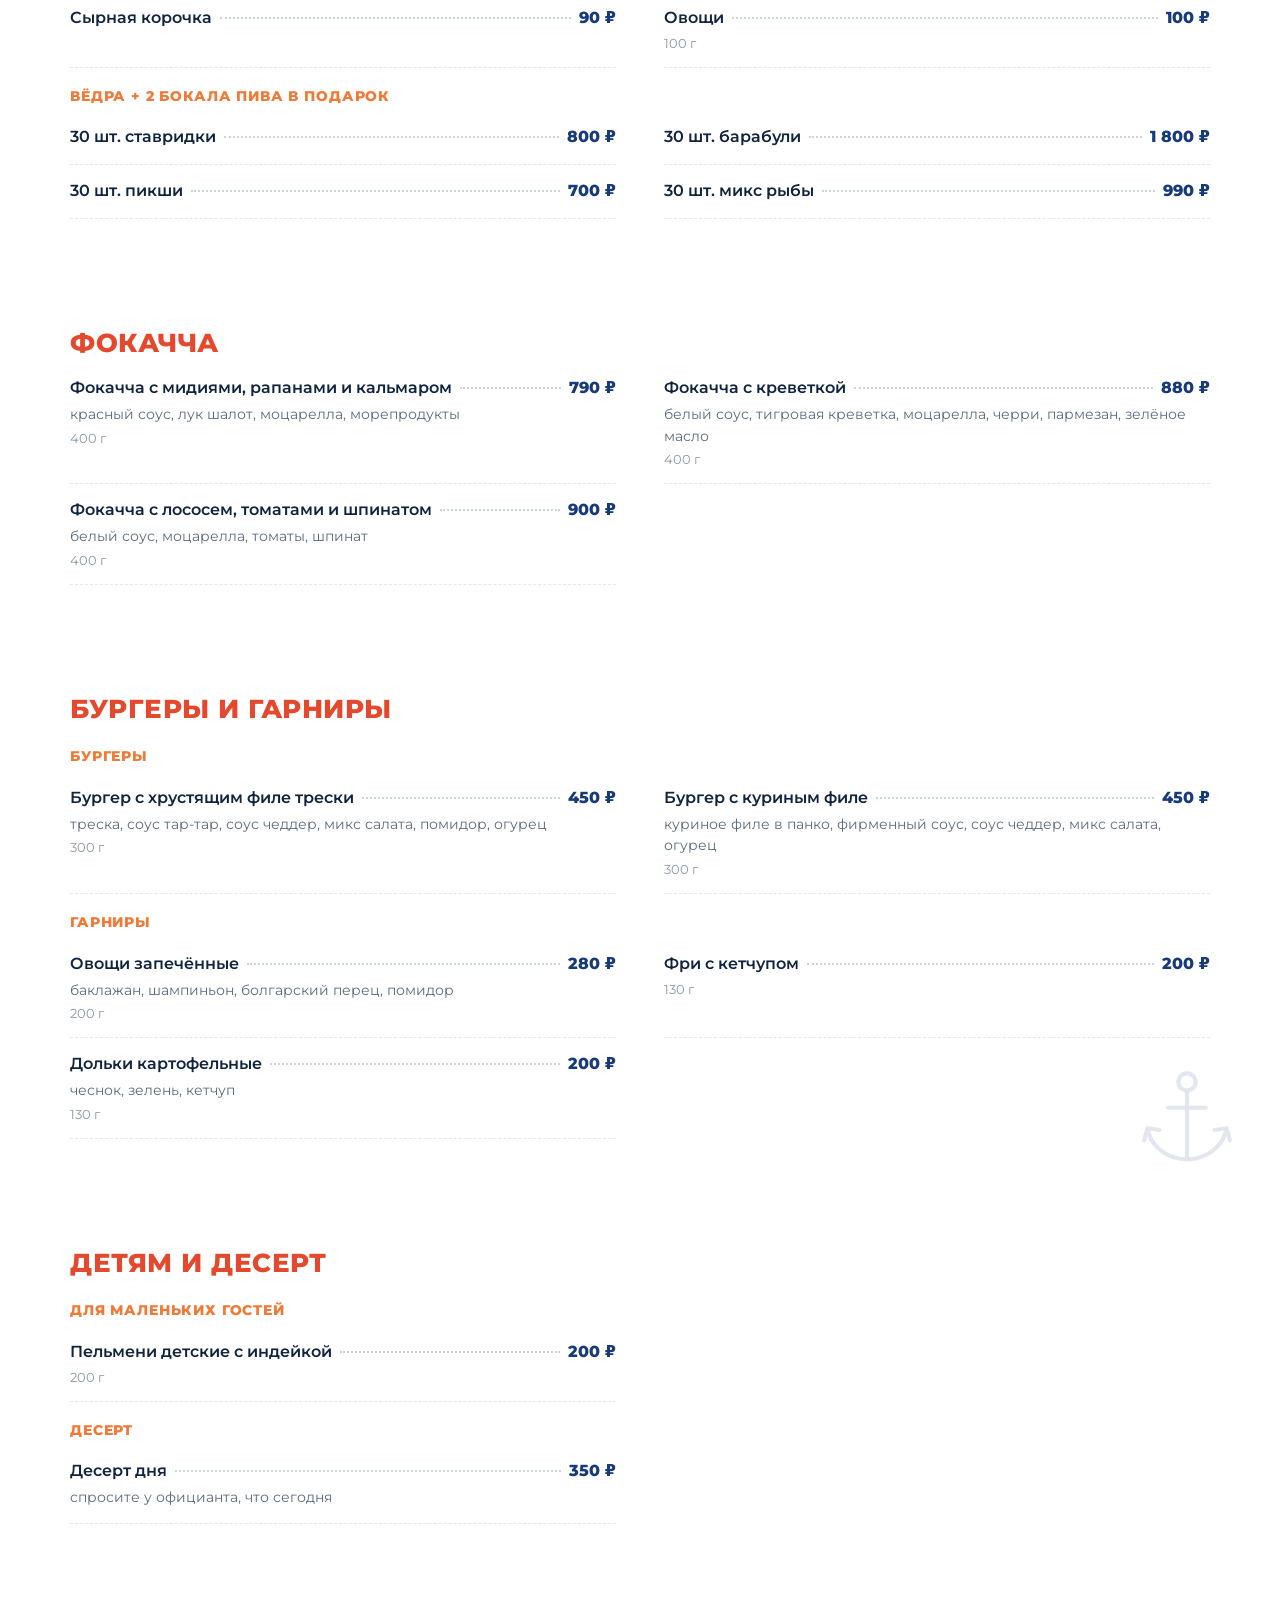
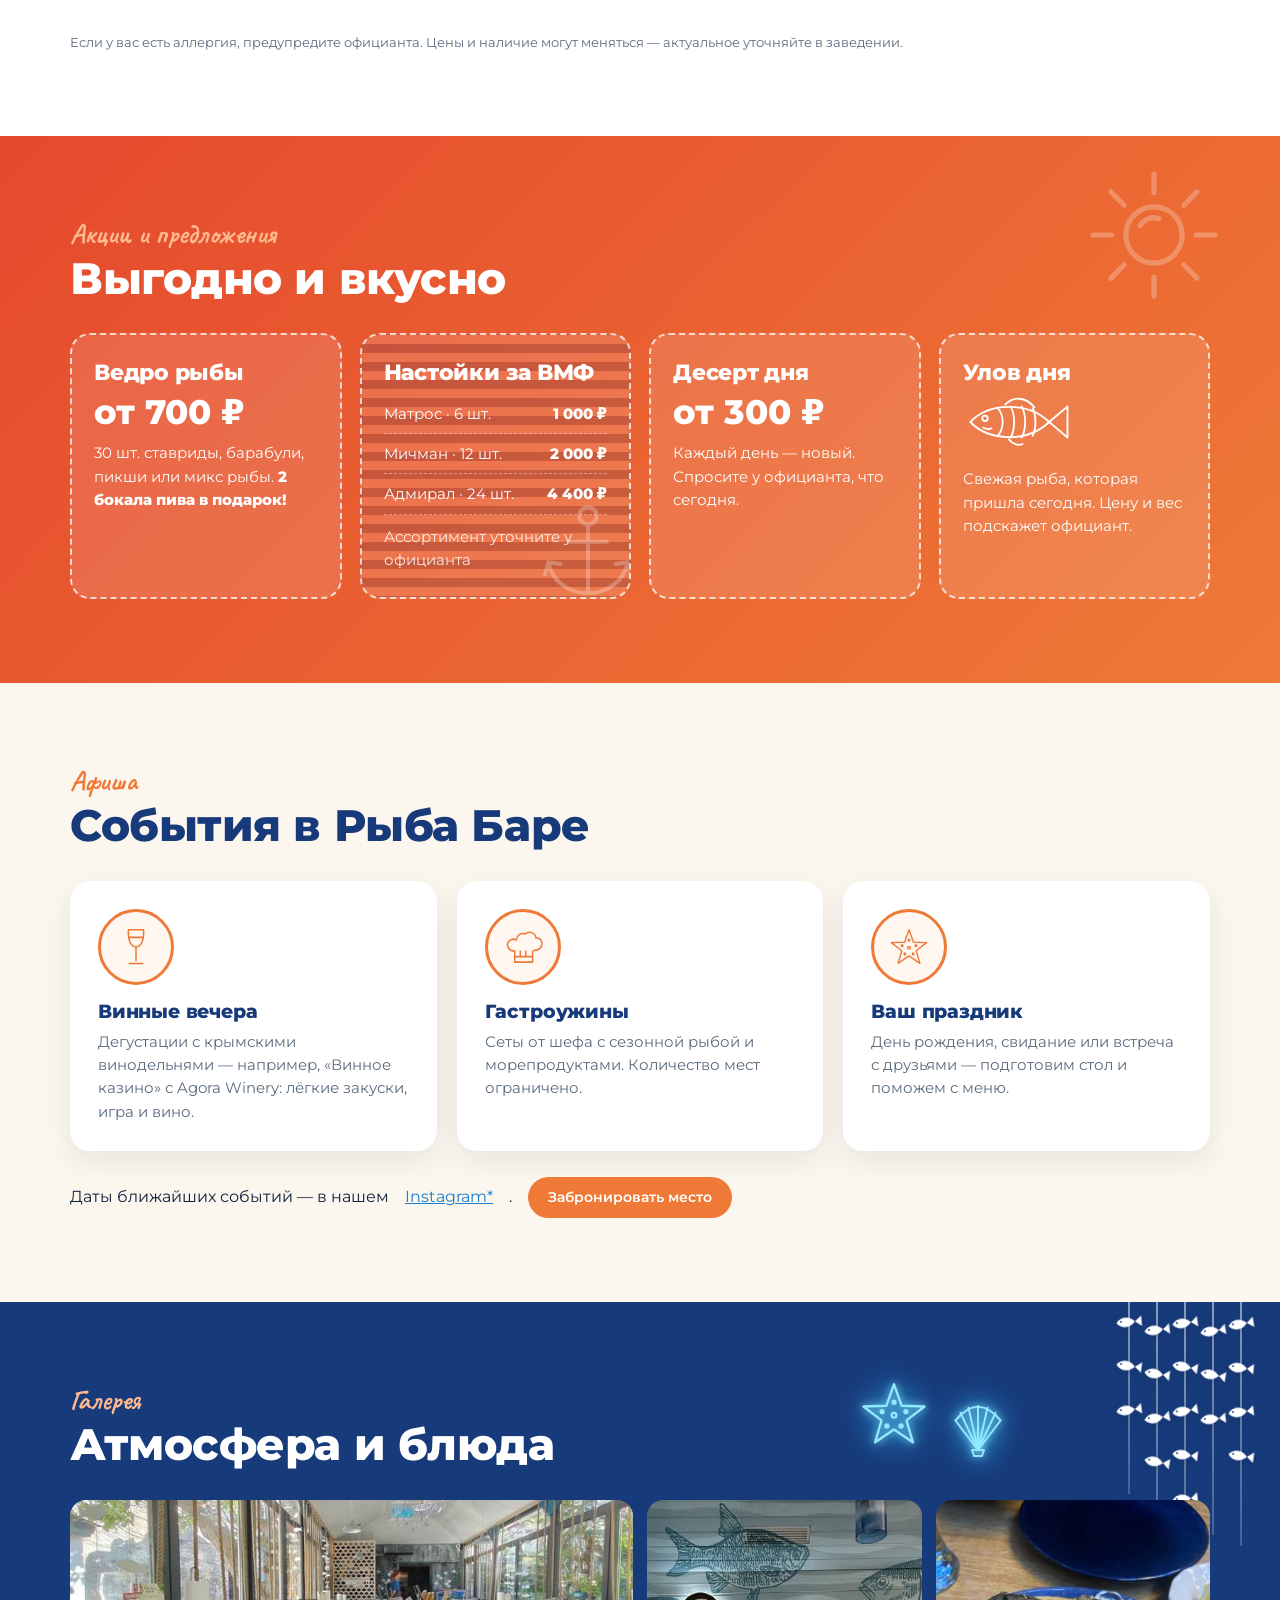
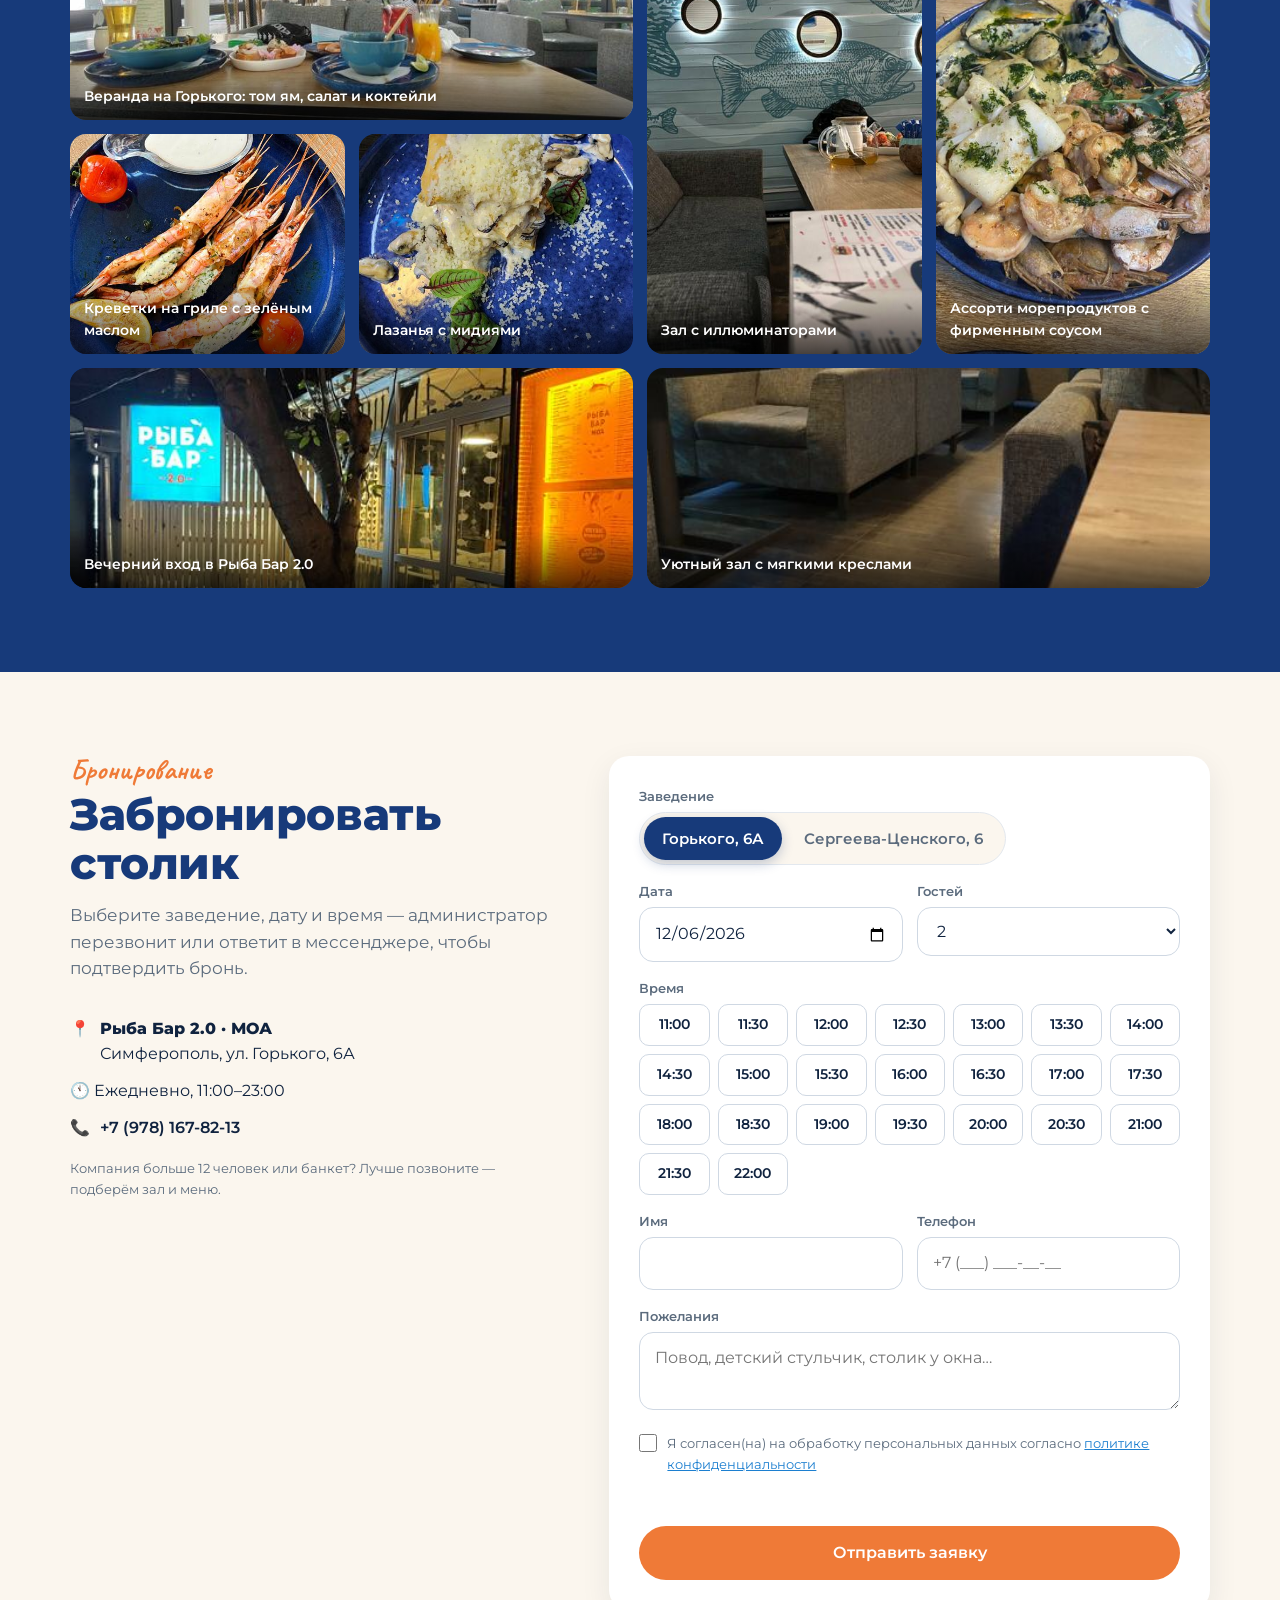
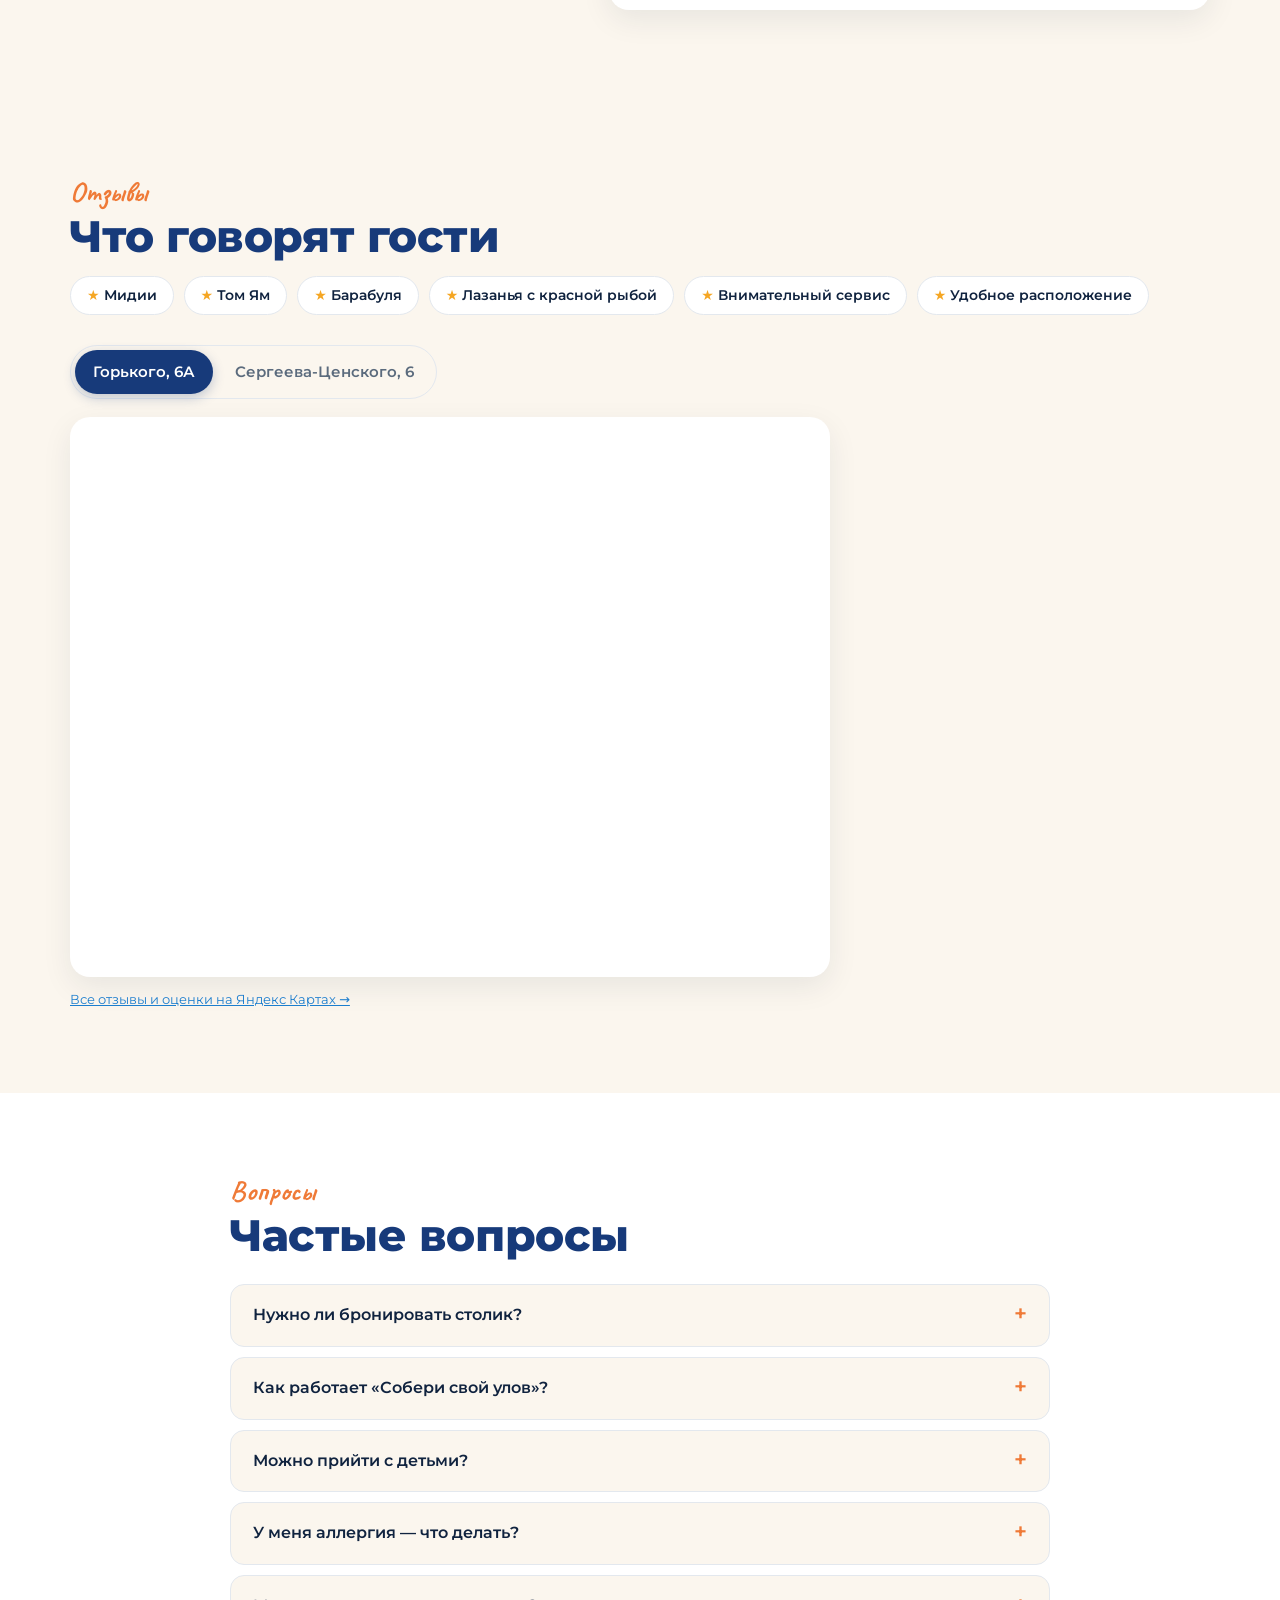
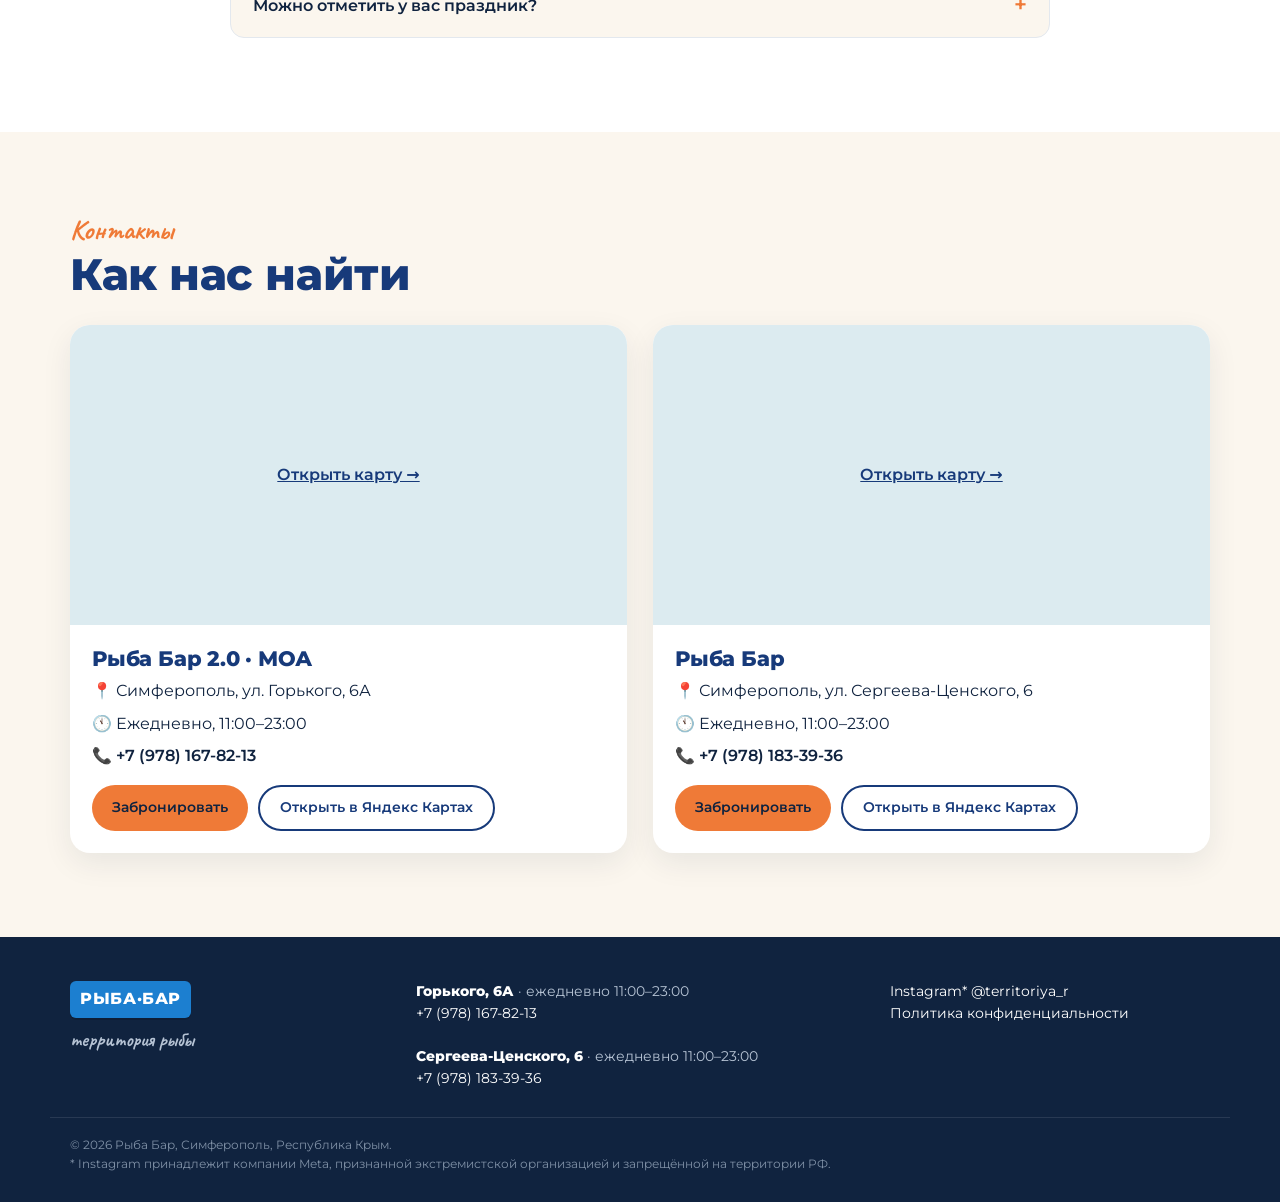
==== commit 96d05ba4: "Морской стиль и анимации в духе Рыба Бара - живой аквариум на первом экране: рыбки-гравюры, пузырьки" ====
--- a/index.html
+++ b/index.html
@@ -27,7 +27,22 @@
 </script>
 </head>
 <body>
+<svg width="0" height="0" style="position:absolute" aria-hidden="true">
+ <!-- Линейные иллюстрации в стиле меню Рыба Бара -->
+ <symbol id="i-fish" viewBox="0 0 120 60" fill="none" stroke="currentColor" stroke-width="2" stroke-linecap="round" stroke-linejoin="round"><path d="M8 30C28 9 70 7 94 30 70 53 28 51 8 30z"/><path d="M94 30l20-17v34z"/><circle cx="24" cy="26" r="3"/><path d="M38 15c7 8 7 22 0 30M52 13c5 9 5 25 0 34M64 13c5 9 5 25 0 34M76 15c4 8 4 22 0 30M46 11c9-9 22-9 32 3M50 49c5 6 11 7 15 5M22 36c3 2 6 2 9 1"/></symbol>
+ <symbol id="i-pfish" viewBox="0 0 42 24"><path d="M2 12C8 3 22 2 30 12 22 22 8 21 2 12zM30 12l10-8v16z" fill="#fff"/><circle cx="9" cy="10.5" r="1.4" fill="#1f3c6e"/></symbol>
+ <symbol id="i-shell" viewBox="0 0 64 64" fill="none" stroke="currentColor" stroke-width="2" stroke-linecap="round" stroke-linejoin="round"><path d="M32 52L9.4 22.5Q32 -5 54.6 22.5Z"/><path d="M32 52L14.5 14.9M32 52L22.5 9.8M32 52V8M32 52L41.5 9.8M32 52L49.5 14.9M26 52h12l-2 6h-8z"/></symbol>
+ <symbol id="i-star" viewBox="0 0 64 64" fill="none" stroke="currentColor" stroke-width="2" stroke-linejoin="round"><path d="M32 7L38.5 25.1L57.7 25.7L42.5 37.4L47.9 55.8L32 45L16.1 55.8L21.5 37.4L6.3 25.7L25.5 25.1Z"/><circle cx="32" cy="33" r="2"/><circle cx="32" cy="22" r="1.2"/><circle cx="42" cy="30" r="1.2"/><circle cx="22" cy="30" r="1.2"/><circle cx="38" cy="42" r="1.2"/><circle cx="26" cy="42" r="1.2"/></symbol>
+ <symbol id="i-anchor" viewBox="0 0 64 64" fill="none" stroke="currentColor" stroke-width="2.4" stroke-linecap="round" stroke-linejoin="round"><circle cx="32" cy="11" r="5"/><path d="M32 16v40M21 26h22M9 38c2 11 12 18 23 18s21-7 23-18M9 38l-2 7M9 38l7 1M55 38l2 7M55 38l-7 1"/></symbol>
+ <symbol id="i-gull" viewBox="0 0 64 40" fill="none" stroke="currentColor" stroke-width="4" stroke-linecap="round" stroke-linejoin="round"><path d="M4 24C12 12 22 12 32 26 42 12 52 12 60 24"/></symbol>
+ <symbol id="i-glass" viewBox="0 0 64 64" fill="none" stroke="currentColor" stroke-width="2.2" stroke-linecap="round" stroke-linejoin="round"><path d="M21 7h22c1 16-4 25-11 25S20 23 21 7zM22 18h20M32 32v20M22 56h20"/></symbol>
+ <symbol id="i-beer" viewBox="0 0 64 64" fill="none" stroke="currentColor" stroke-width="2.2" stroke-linecap="round" stroke-linejoin="round"><path d="M14 18h26v38H14zM40 26h7c4 0 5 3 5 6v8c0 4-2 6-5 6h-7M14 18c-3-8 6-12 10-8 3-5 12-5 14 1 5-1 7 4 5 7M21 28v20M27 28v20M33 28v20"/></symbol>
+ <symbol id="i-boat" viewBox="0 0 64 64" fill="none" stroke="currentColor" stroke-width="2.2" stroke-linecap="round" stroke-linejoin="round"><path d="M30 6v40M30 8L13 40h17M34 14l16 26H34M30 6h8l-2 4h-6M7 46h50l-7 9H14zM4 60c5-3 9-3 14 0s9 3 14 0 9-3 14 0 9 3 14 0"/></symbol>
+ <symbol id="i-sun" viewBox="0 0 64 64" fill="none" stroke="currentColor" stroke-width="2.2" stroke-linecap="round"><circle cx="32" cy="32" r="12"/><path d="M32 6v8M32 50v8M6 32h8M50 32h8M13.6 13.6l5.7 5.7M44.7 44.7l5.7 5.7M13.6 50.4l5.7-5.7M44.7 19.3l5.7-5.7M26 28c2-3 5-4 8-3"/></symbol>
+ <symbol id="i-chef" viewBox="0 0 64 64" fill="none" stroke="currentColor" stroke-width="2.2" stroke-linecap="round" stroke-linejoin="round"><path d="M20 38c-8 0-12-6-10-12 2-5 8-7 12-4 1-7 7-11 13-9 5-5 15-2 16 6 6-1 10 5 8 11-2 5-6 7-11 7M20 38v16h26V38M20 46h26M28 38v8M36 38v8"/></symbol>
+</svg>
 <a class="skip" href="#main">К содержимому</a>
+<div class="progress" id="progress" aria-hidden="true"><span class="progress-fish"><svg viewBox="0 0 42 24"><use href="#i-pfish"/></svg></span></div>
 <header class="hdr" id="hdr"><div class="wrap nav">
  <a class="logo" href="#top" aria-label="Рыба Бар — на главную">
   <span class="logo-box">РЫБА<svg viewBox="0 0 24 40" aria-hidden="true"><path d="M12 2c5 6 6 14 0 24-6-10-5-18 0-24z" fill="#fff"/><path d="M12 26l-5 10h10z" fill="#e5492d"/><circle cx="12" cy="9" r="1.6" fill="#173a7a"/></svg>БАР</span>
@@ -44,6 +59,9 @@
 <main id="main">
 <section class="hero" id="top">
  <img class="hero-bg" src="assets/photos/veranda.jpg" alt="" fetchpriority="high">
+ <canvas id="sea" aria-hidden="true"></canvas>
+ <div class="hero-waves" aria-hidden="true"><i></i><i></i></div>
+ <p class="hero-hint" aria-hidden="true">🐟 Коснитесь воды — покормите рыбок</p>
  <div class="wrap hero-in">
   <p class="script">территория рыбы</p>
   <h1>Рыба Бар</h1>
@@ -55,7 +73,7 @@
  </div>
 </section>
 
-<section id="places"><div class="wrap">
+<section id="places" class="places-sec"><div class="garland g-right" data-garland="6" aria-hidden="true"></div><div class="wrap">
  <p class="kicker">Рыбная семья</p>
  <h2>Наши заведения</h2>
  <p class="lead">Выберите, куда хотите прийти: в каждом своя атмосфера, но одинаково свежая рыба и тёплый приём.</p>
@@ -63,16 +81,25 @@
  <article class="sister" id="sister"></article>
 </div></section>
 
-<section class="why"><div class="wrap">
+<section class="why" aria-label="Почему Рыба Бар">
+ <svg class="wall-fish wf1" aria-hidden="true"><use href="#i-fish"/></svg>
+ <svg class="wall-fish wf2" aria-hidden="true"><use href="#i-fish"/></svg>
+ <svg class="wall-fish wf3" aria-hidden="true"><use href="#i-fish"/></svg>
+ <div class="wrap">
+ <p class="kicker">Как у нас в зале</p>
+ <h2>Загляните в иллюминатор</h2>
  <div class="why-grid">
-  <article class="feat"><span class="feat-ic" aria-hidden="true">🎣</span><h3>Собери свой улов</h3><p>Выберите ставриду, барабулю, пикшу, мидии или рапаны на вес — мы пожарим или запечём с вашим соусом.</p></article>
-  <article class="feat"><span class="feat-ic" aria-hidden="true">🦪</span><h3>Устрицы со всего мира</h3><p>На Горького, 6А — Крым, Франция, Намибия, а теперь ещё ЮАР и Китай. От 300 ₽ за штуку.</p></article>
-  <article class="feat"><span class="feat-ic" aria-hidden="true">🍺</span><h3>Ведро рыбы + 2 пива</h3><p>30 жареных рыбок на компанию и два бокала пива в подарок.</p></article>
-  <article class="feat"><span class="feat-ic" aria-hidden="true">🍷</span><h3>Гастроужины и вечера</h3><p>Винные вечера с крымскими винодельнями, гастроужины и праздники — следите за афишей.</p></article>
- </div>
-</div></section>
-
-<section id="menu" class="menu-sec"><div class="wrap">
+  <article class="feat"><span class="porthole" aria-hidden="true"><svg><use href="#i-fish"/></svg></span><h3>Собери свой улов</h3><p>Выберите ставриду, барабулю, пикшу, мидии или рапаны на вес — мы пожарим или запечём с вашим соусом.</p></article>
+  <article class="feat"><span class="porthole" aria-hidden="true"><svg><use href="#i-shell"/></svg></span><h3>Устрицы со всего мира</h3><p>На Горького, 6А — Крым, Франция, Намибия, а теперь ещё ЮАР и Китай. От 300 ₽ за штуку.</p></article>
+  <article class="feat"><span class="porthole" aria-hidden="true"><svg><use href="#i-beer"/></svg></span><h3>Ведро рыбы + 2 пива</h3><p>30 жареных рыбок на компанию и два бокала пива в подарок.</p></article>
+  <article class="feat"><span class="porthole" aria-hidden="true"><svg><use href="#i-glass"/></svg></span><h3>Гастроужины и вечера</h3><p>Винные вечера с крымскими винодельнями, гастроужины и праздники — следите за афишей.</p></article>
+ </div>
+</div></section>
+
+<section id="menu" class="menu-sec">
+ <svg class="orn o-shell" aria-hidden="true"><use href="#i-shell"/></svg><svg class="orn o-star" aria-hidden="true"><use href="#i-star"/></svg>
+ <svg class="orn o-boat" aria-hidden="true"><use href="#i-boat"/></svg><svg class="orn o-anchor" aria-hidden="true"><use href="#i-anchor"/></svg>
+ <div class="wrap">
  <p class="kicker">Меню</p>
  <h2>Что сегодня на столе</h2>
  <div class="seg" role="tablist" aria-label="Заведение" id="menuLoc"></div>
@@ -88,16 +115,16 @@
  <p class="note">Если у вас есть аллергия, предупредите официанта. Цены и наличие могут меняться — актуальное уточняйте в заведении.</p>
 </div></section>
 
-<section id="offers" class="offers"><div class="wrap">
+<section id="offers" class="offers"><div class="gulls" data-gulls aria-hidden="true"></div><svg class="orn o-sun" aria-hidden="true"><use href="#i-sun"/></svg><div class="wrap">
  <p class="kicker light">Акции и предложения</p>
  <h2>Выгодно и вкусно</h2>
  <div class="offer-grid">
   <article class="offer"><h3>Ведро рыбы</h3><p class="big">от 700 ₽</p><p>30 шт. ставриды, барабули, пикши или микс рыбы. <b>2 бокала пива в подарок!</b></p></article>
-  <article class="offer"><h3>Настойки за ВМФ</h3>
+  <article class="offer vmf"><svg class="vmf-anchor" aria-hidden="true"><use href="#i-anchor"/></svg><h3>Настойки за ВМФ</h3>
    <ul class="ranks"><li><span>Матрос · 6 шт.</span><b>1 000 ₽</b></li><li><span>Мичман · 12 шт.</span><b>2 000 ₽</b></li><li><span>Адмирал · 24 шт.</span><b>4 400 ₽</b></li></ul>
    <p class="small">Ассортимент уточните у официанта</p></article>
   <article class="offer"><h3>Десерт дня</h3><p class="big">от 300 ₽</p><p>Каждый день — новый. Спросите у официанта, что сегодня.</p></article>
-  <article class="offer"><h3>Улов дня</h3><p class="big">🐟</p><p>Свежая рыба, которая пришла сегодня. Цену и вес подскажет официант.</p></article>
+  <article class="offer"><h3>Улов дня</h3><p class="big"><svg class="catch-fish" aria-hidden="true"><use href="#i-fish"/></svg></p><p>Свежая рыба, которая пришла сегодня. Цену и вес подскажет официант.</p></article>
  </div>
 </div></section>
 
@@ -105,14 +132,14 @@
  <p class="kicker">Афиша</p>
  <h2>События в Рыба Баре</h2>
  <div class="ev-grid">
-  <article class="ev"><span class="ev-ic" aria-hidden="true">🍷</span><h3>Винные вечера</h3><p>Дегустации с крымскими винодельнями — например, «Винное казино» с Agora Winery: лёгкие закуски, игра и вино.</p></article>
-  <article class="ev"><span class="ev-ic" aria-hidden="true">👨‍🍳</span><h3>Гастроужины</h3><p>Сеты от шефа с сезонной рыбой и морепродуктами. Количество мест ограничено.</p></article>
-  <article class="ev"><span class="ev-ic" aria-hidden="true">🎉</span><h3>Ваш праздник</h3><p>День рождения, свидание или встреча с друзьями — подготовим стол и поможем с меню.</p></article>
+  <article class="ev"><span class="ev-ic" aria-hidden="true"><svg><use href="#i-glass"/></svg></span><h3>Винные вечера</h3><p>Дегустации с крымскими винодельнями — например, «Винное казино» с Agora Winery: лёгкие закуски, игра и вино.</p></article>
+  <article class="ev"><span class="ev-ic" aria-hidden="true"><svg><use href="#i-chef"/></svg></span><h3>Гастроужины</h3><p>Сеты от шефа с сезонной рыбой и морепродуктами. Количество мест ограничено.</p></article>
+  <article class="ev"><span class="ev-ic" aria-hidden="true"><svg><use href="#i-star"/></svg></span><h3>Ваш праздник</h3><p>День рождения, свидание или встреча с друзьями — подготовим стол и поможем с меню.</p></article>
  </div>
  <p class="ev-cta">Даты ближайших событий — в нашем <a id="igLink2" target="_blank" rel="noopener">Instagram*</a>. <a class="btn sm" href="#book">Забронировать место</a></p>
 </div></section>
 
-<section id="gallery" class="gal-sec"><div class="wrap">
+<section id="gallery" class="gal-sec"><div class="garland g-right" data-garland="5" aria-hidden="true"></div><div class="wrap"><div class="neon" aria-hidden="true"><svg class="neon-star"><use href="#i-star"/></svg><svg class="neon-shell"><use href="#i-shell"/></svg></div>
  <p class="kicker light">Галерея</p>
  <h2>Атмосфера и блюда</h2>
  <div class="gallery" id="gal"></div>
@@ -142,7 +169,8 @@
   <p class="err" id="err" role="alert"></p>
   <button class="btn wide" type="submit">Отправить заявку</button>
   <div class="ok" id="ok" hidden tabindex="-1">
-   <h3>Почти готово!</h3>
+   <div class="busy" aria-hidden="true"><span class="busy-rope"></span><svg viewBox="0 0 160 70"><path d="M8 35C30 8 92 6 124 35 92 64 30 62 8 35z" fill="#2f8f9d"/><path d="M124 35l28-22v44z" fill="#2f8f9d"/><circle cx="26" cy="30" r="3.5" fill="#fff"/><text x="68" y="42" text-anchor="middle" font-family="Montserrat,sans-serif" font-weight="800" font-size="19" fill="#fff" letter-spacing="1">ЗАНЯТО</text></svg></div>
+   <h3>Столик почти ваш!</h3>
    <p id="okText"></p>
    <div class="ok-btns">
     <a class="btn sm wa" id="waBtn" target="_blank" rel="noopener">Отправить в WhatsApp</a>
@@ -191,6 +219,7 @@
 <div class="wrap ftr-note">© <span id="yr"></span> Рыба Бар, Симферополь, Республика Крым.<br>* Instagram принадлежит компании Meta, признанной экстремистской организацией и запрещённой на территории РФ.</div>
 </footer>
 
+<button class="buoy" id="buoy" type="button" aria-label="Наверх"><svg viewBox="0 0 64 64" aria-hidden="true"><circle cx="32" cy="32" r="26" fill="#fff"/><path d="M32 6a26 26 0 0 1 18.4 7.6L41.9 22.1A14 14 0 0 0 32 18zM58 32a26 26 0 0 1-7.6 18.4L41.9 41.9A14 14 0 0 0 46 32zM32 58a26 26 0 0 1-18.4-7.6l8.5-8.5A14 14 0 0 0 32 46zM6 32a26 26 0 0 1 7.6-18.4l8.5 8.5A14 14 0 0 0 18 32z" fill="#e5492d"/><circle cx="32" cy="32" r="14" fill="none" stroke="#173a7a" stroke-width="2"/><circle cx="32" cy="32" r="26" fill="none" stroke="#173a7a" stroke-width="2"/></svg><span>наверх</span></button>
 <div class="mbar" id="mbar"><a class="btn ghost-dark" href="#contacts">📞 Позвонить</a><a class="btn" href="#book">Забронировать</a></div>
 
 <dialog class="lb" id="lb" aria-label="Просмотр фото">
@@ -200,6 +229,6 @@
  <button class="lb-nav next" id="lbN" aria-label="Следующее фото">›</button>
 </dialog>
 
-<script src="assets/config.js"></script><script src="assets/menu.js"></script><script src="assets/script.js"></script>
+<script src="assets/config.js"></script><script src="assets/menu.js"></script><script src="assets/script.js"></script><script src="assets/sea.js"></script>
 </body>
 </html>
--- a/assets/style.css
+++ b/assets/style.css
@@ -69,14 +69,37 @@
 .hero{position:relative;min-height:min(92vh,820px);display:flex;align-items:center;color:#fff;padding:calc(var(--hdr) + 60px) 0 80px;overflow:hidden;background:var(--navy)}
 .hero-bg{position:absolute;inset:0;width:100%;height:100%;object-fit:cover;object-position:center 40%}
 .hero::before{content:"";position:absolute;inset:0;background:linear-gradient(100deg,rgba(16,35,63,.92) 0%,rgba(23,58,122,.78) 45%,rgba(23,58,122,.25) 100%);z-index:1}
-.hero::after{content:"";position:absolute;left:0;right:0;bottom:-1px;height:60px;z-index:2;background:url("data:image/svg+xml,%3Csvg xmlns='http://www.w3.org/2000/svg' viewBox='0 0 1440 60' preserveAspectRatio='none'%3E%3Cpath fill='%23fbf6ee' d='M0 30c120 25 240 25 360 8s240-25 360-8 240 25 360 8 240-18 360 0v22H0z'/%3E%3C/svg%3E") bottom/100% 100% no-repeat}
-.hero-in{position:relative;z-index:3;width:100%}
+.hero-bg{z-index:0}
+.hero-in{position:relative;z-index:4;width:100%;pointer-events:none}
+.hero-in a,.hero-in button{pointer-events:auto}
 .hero .script{font-size:clamp(30px,4vw,42px);color:#ffb98e;line-height:1}
 .hero h1{font-size:clamp(52px,9vw,112px);text-transform:uppercase;letter-spacing:.01em;margin:4px 0 18px;text-shadow:0 4px 30px rgba(0,0,0,.25)}
 .hero-sub{font-size:clamp(17px,1.6vw,20px);max-width:560px;opacity:.95;margin-bottom:30px}
 .hero-btns{display:flex;gap:14px;flex-wrap:wrap;margin-bottom:34px}
 .chips{display:flex;flex-wrap:wrap;gap:10px}
 .chips li{background:rgba(255,255,255,.14);border:1px solid rgba(255,255,255,.25);backdrop-filter:blur(6px);padding:8px 14px;border-radius:999px;font-size:14px;font-weight:600}
+
+/* аквариум на первом экране */
+#sea{position:absolute;inset:0;z-index:2;cursor:crosshair}
+.hero-waves{position:absolute;left:0;right:0;bottom:-1px;height:64px;z-index:3;overflow:hidden;pointer-events:none}
+.hero-waves i{position:absolute;bottom:0;left:0;width:200%;height:100%;background:url("data:image/svg+xml,%3Csvg xmlns='http://www.w3.org/2000/svg' viewBox='0 0 1440 64' preserveAspectRatio='none'%3E%3Cpath fill='%23fbf6ee' d='M0 34c120 24 240 24 360 6s240-24 360-6 240 24 360 6 240-24 360-6v30H0z'/%3E%3C/svg%3E") 0 100%/50% 100% repeat-x;animation:wave 16s linear infinite}
+.hero-waves i:first-child{opacity:.45;bottom:10px;animation-duration:22s;animation-direction:reverse}
+@keyframes wave{to{transform:translateX(-50%)}}
+.hero-hint{position:absolute;right:24px;bottom:84px;z-index:4;font-size:14px;font-weight:600;color:#fff;background:rgba(255,255,255,.14);border:1px solid rgba(255,255,255,.3);padding:8px 14px;border-radius:999px;backdrop-filter:blur(6px);animation:hint 2.6s ease-in-out infinite;pointer-events:none;transition:opacity .5s}
+.hero-hint.gone{opacity:0}
+@keyframes hint{50%{transform:translateY(-5px)}}
+
+/* бумажные рыбки на нитках — как гирлянды на веранде */
+.places-sec,.gal-sec,.offers,.why{position:relative;overflow:hidden}
+.menu-sec{position:relative;overflow-x:clip}  /* clip, а не hidden — иначе перестанет «прилипать» навигация по меню */
+.garland{position:absolute;top:0;display:flex;gap:26px;pointer-events:none;z-index:1}
+.garland.g-right{right:3%}
+.g-str{position:relative;width:2px;background:linear-gradient(#c9b9a4,#e8dccb);transform-origin:top center;animation:sway var(--d) ease-in-out var(--del) infinite alternate}
+.gal-sec .g-str{background:linear-gradient(rgba(255,255,255,.5),rgba(255,255,255,.2))}
+.pf{position:absolute;left:-13px;width:28px;height:16px;transform:rotate(var(--r));filter:drop-shadow(0 3px 4px rgba(16,35,63,.18));animation:flip 4s ease-in-out infinite alternate}
+.pf:nth-child(2n){animation-delay:-2s}
+@keyframes sway{from{transform:rotate(-3.5deg)}to{transform:rotate(3.5deg)}}
+@keyframes flip{from{transform:rotate(var(--r)) scaleX(1)}to{transform:rotate(calc(var(--r) * -1)) scaleX(.55)}}
 
 /* заведения */
 .places{display:grid;grid-template-columns:1fr 1fr;gap:26px}
@@ -104,16 +127,38 @@
 .sister p{color:#cfc4b3}.sister-meta{font-size:14px;margin-top:8px}
 .btn.gold{background:#c9a35e}.btn.gold:hover{background:#d6b06b;box-shadow:0 10px 24px rgba(201,163,94,.3)}
 
-/* преимущества */
-.why{padding-top:0}
+/* преимущества: стена из досок с рыбами и иллюминаторы, как в зале */
+.why{background:#c9dfe7;background-image:repeating-linear-gradient(180deg,#d3e6ed 0 44px,#b9d2dc 44px 46px,#cfe3ea 46px 90px,#b5cfd9 90px 92px)}
+.why h2{color:#173a7a}
+.why .kicker{color:#e5492d}
+.wall-fish{position:absolute;color:#2b6f80;opacity:.42;pointer-events:none;will-change:transform}
+.wf1{width:420px;height:210px;left:-60px;top:30px;animation:drift 26s ease-in-out infinite alternate}
+.wf2{width:300px;height:150px;right:4%;top:46%;transform:scaleX(-1);animation:drift2 30s ease-in-out infinite alternate}
+.wf3{width:200px;height:100px;left:38%;bottom:-20px;opacity:.3;animation:drift 22s ease-in-out -8s infinite alternate}
+@keyframes drift{from{transform:translate(0,0) rotate(-2deg)}to{transform:translate(60px,14px) rotate(2deg)}}
+@keyframes drift2{from{transform:scaleX(-1) translate(0,0)}to{transform:scaleX(-1) translate(70px,-12px)}}
+.why .wrap{position:relative;z-index:1}
 .why-grid{display:grid;grid-template-columns:repeat(4,1fr);gap:18px}
-.feat{background:var(--wall);border-radius:var(--r);padding:26px 22px;position:relative;overflow:hidden}
-.feat-ic{font-size:34px;display:block;margin-bottom:12px}
+.feat{isolation:isolate;background:rgba(255,255,255,.84);border-radius:var(--r);padding:30px 22px 24px;position:relative;text-align:center;box-shadow:0 10px 30px rgba(23,58,122,.1)}
+.porthole{position:relative;width:96px;height:96px;margin:0 auto 18px;border-radius:50%;display:flex;align-items:center;justify-content:center;color:#173a7a;
+ background:radial-gradient(circle at 35% 30%,#ffffff 0,#e8f3f7 40%,#b8d3dd 100%);border:9px solid #3a2a22;
+ box-shadow:0 0 0 2px #5a4234 inset,0 0 22px 8px rgba(255,255,255,.9)}
+.porthole::before{content:"";position:absolute;inset:-34px;border-radius:50%;z-index:-1;background:radial-gradient(circle,rgba(200,240,255,.9) 35%,rgba(200,240,255,0) 70%);animation:glow 4s ease-in-out infinite alternate;will-change:opacity}
+.porthole svg{width:54px;height:54px}
+.feat:nth-child(2) .porthole::before{animation-delay:-1s}.feat:nth-child(3) .porthole::before{animation-delay:-2s}.feat:nth-child(4) .porthole::before{animation-delay:-3s}
+@keyframes glow{from{opacity:.35}to{opacity:1}}
 .feat h3{color:var(--navy);margin-bottom:8px}
 .feat p{color:#3d5266;font-size:15px}
 
-/* меню */
+/* меню — как бумажное меню с оранжевыми гравюрами */
 .menu-sec{background:#fff}
+.menu-sec .wrap{position:relative;z-index:1}
+.orn{position:absolute;color:var(--orange);opacity:.2;pointer-events:none;animation:float 9s ease-in-out infinite alternate}
+.o-shell{width:170px;height:170px;right:2%;top:40px}
+.o-star{width:120px;height:120px;right:15%;top:150px;animation-delay:-3s;animation-duration:12s}
+.o-boat{width:140px;height:140px;left:0;top:42%;color:var(--navy);opacity:.12}
+.o-anchor{width:110px;height:110px;right:3%;bottom:8%;color:var(--navy);opacity:.12;animation-delay:-5s}
+@keyframes float{from{transform:translateY(0) rotate(-4deg)}to{transform:translateY(-16px) rotate(5deg)}}
 .seg{display:inline-flex;background:var(--cream);border:1px solid var(--line);border-radius:999px;padding:4px;gap:4px;margin:6px 0 18px;flex-wrap:wrap}
 .seg button{border:0;background:transparent;padding:10px 18px;border-radius:999px;cursor:pointer;font-weight:600;font-size:15px;color:var(--mut)}
 .seg button[aria-selected=true]{background:var(--navy);color:#fff;box-shadow:0 4px 12px rgba(23,58,122,.25)}
@@ -157,24 +202,44 @@
 .offers{background:linear-gradient(135deg,var(--red),var(--orange));color:#fff;position:relative;overflow:hidden}
 .offers h2{color:#fff}
 .offer-grid{display:grid;grid-template-columns:repeat(4,1fr);gap:18px;margin-top:30px}
-.offer{background:rgba(255,255,255,.12);border:1px solid rgba(255,255,255,.3);border-radius:var(--r);padding:26px 22px;position:relative;backdrop-filter:blur(4px)}
+.offer{background:rgba(255,255,255,.12);border:2px dashed rgba(255,255,255,.75);border-radius:var(--r);padding:26px 22px;position:relative}
 .offer h3{font-size:22px;margin-bottom:8px}
 .offer .big{font-size:34px;font-weight:800;line-height:1.1;margin-bottom:10px}
 .offer p{font-size:15px}
 .offer .small{color:rgba(255,255,255,.85);margin-top:10px}
 .ribbon{display:inline-block;background:#fff;color:var(--red);font-size:12px;font-weight:800;padding:4px 10px;border-radius:999px;margin-bottom:12px}
+.offers .wrap{position:relative;z-index:1}
+.offer.vmf{background:repeating-linear-gradient(180deg,rgba(255,255,255,.14) 0 9px,rgba(23,58,122,.16) 9px 18px);overflow:hidden}
+.vmf-anchor{position:absolute;right:-14px;bottom:-10px;width:110px;height:110px;color:#fff;opacity:.25}
+.catch-fish{width:110px;height:56px;color:#fff;animation:catch 2.4s ease-in-out infinite}
+@keyframes catch{0%,100%{transform:translateX(0) rotate(0)}50%{transform:translateX(10px) rotate(-4deg)}}
+.o-sun{width:150px;height:150px;right:4%;top:24px;color:#fff;opacity:.25;animation:spin 60s linear infinite}
+@keyframes spin{to{transform:rotate(360deg)}}
+.gulls{position:absolute;inset:0;pointer-events:none}
+.gull{position:absolute;left:-80px;top:var(--y);width:calc(56px * var(--s));color:#fff;opacity:.85;animation:fly var(--t) linear var(--del) infinite}
+.gull svg{display:block;width:100%;animation:flap .9s ease-in-out infinite alternate;transform-origin:center 60%}
+@keyframes fly{from{transform:translate(0,0)}50%{transform:translate(55vw,-30px)}to{transform:translate(115vw,10px)}}
+@keyframes flap{from{transform:scaleY(1)}to{transform:scaleY(.35)}}
 .ranks li{display:flex;justify-content:space-between;gap:10px;padding:8px 0;border-bottom:1px dashed rgba(255,255,255,.4);font-size:15px}
 
 /* события */
 .ev-grid{display:grid;grid-template-columns:repeat(3,1fr);gap:20px;margin-top:30px}
 .ev{background:#fff;border-radius:var(--r);padding:28px;box-shadow:var(--sh)}
-.ev-ic{font-size:36px;display:block;margin-bottom:12px}
+.ev-ic{width:76px;height:76px;border-radius:50%;border:3px solid var(--orange);display:flex;align-items:center;justify-content:center;color:var(--orange);margin-bottom:16px;background:#fff7f0}
+.ev-ic svg{width:44px;height:44px}
+.ev:hover .ev-ic svg{animation:wiggle .6s ease-in-out}
+@keyframes wiggle{25%{transform:rotate(-10deg)}75%{transform:rotate(10deg)}}
 .ev h3{color:var(--navy);margin-bottom:8px}
 .ev p{color:var(--mut);font-size:15px}
 .ev-cta{margin-top:26px;display:flex;align-items:center;gap:16px;flex-wrap:wrap}
 
 /* галерея */
 .gal-sec{background:var(--navy);color:#fff}
+.gal-sec .wrap{position:relative;z-index:2}
+.neon{position:absolute;right:220px;top:-10px;display:flex;gap:14px;pointer-events:none}
+.neon svg{width:76px;height:76px;color:#8fe9ff;filter:drop-shadow(0 0 4px #8fe9ff) drop-shadow(0 0 14px #2fc4ff);animation:neon 5s linear infinite}
+.neon .neon-shell{width:64px;height:64px;margin-top:22px;animation-delay:-2.3s}
+@keyframes neon{0%,18%,22%,62%,64%,100%{opacity:1}20%,63%{opacity:.35}}
 .gal-sec h2{color:#fff}
 .gallery{display:grid;grid-template-columns:repeat(4,1fr);grid-auto-rows:220px;grid-auto-flow:dense;gap:14px;margin-top:30px}
 .gallery button{border:0;padding:0;border-radius:16px;overflow:hidden;cursor:zoom-in;position:relative;background:#0e2550}
@@ -205,6 +270,20 @@
 .ok h3{color:#1c6b3a;margin-bottom:6px}
 .ok-btns{display:flex;flex-wrap:wrap;gap:8px;margin:14px 0 8px}
 
+.busy{position:relative;width:170px;height:96px;margin:-6px auto 6px;transform-origin:top center;animation:swing 2.8s ease-in-out}
+.busy-rope{position:absolute;left:50%;top:0;width:2px;height:22px;background:#9b7b5e}
+.busy svg{position:absolute;top:20px;left:5px;width:160px;filter:drop-shadow(0 6px 8px rgba(0,0,0,.15))}
+@keyframes swing{0%{transform:rotate(-22deg)}25%{transform:rotate(14deg)}50%{transform:rotate(-8deg)}75%{transform:rotate(4deg)}100%{transform:rotate(0)}}
+.buoy{position:fixed;right:18px;bottom:22px;z-index:45;width:62px;height:62px;border:0;background:none;cursor:pointer;opacity:0;transform:translateY(20px);transition:opacity .3s,transform .3s;pointer-events:none}
+.buoy.show{opacity:1;transform:none;pointer-events:auto}
+.buoy svg{width:100%;height:100%;transform:rotate(var(--rot,0));filter:drop-shadow(0 6px 12px rgba(0,0,0,.25))}
+.buoy span{position:absolute;left:50%;bottom:-16px;transform:translateX(-50%);font-size:11px;font-weight:700;color:var(--navy);background:#fff;border-radius:6px;padding:0 5px;opacity:0;transition:.2s}
+.buoy:hover span{opacity:1}
+.progress{position:fixed;left:0;right:0;top:var(--hdr);height:3px;z-index:49;pointer-events:none}
+.progress::before{content:"";position:absolute;left:0;top:0;bottom:0;width:calc(var(--k,0) * 100%);background:linear-gradient(90deg,var(--sky),var(--orange))}
+.progress-fish{position:absolute;top:-7px;left:calc(var(--k,0) * 100% - 22px);width:24px;height:14px;opacity:calc(var(--k,0) * 30)}
+.progress-fish svg{width:100%;height:100%;transform:scaleX(-1);filter:drop-shadow(0 1px 2px rgba(0,0,0,.3))}
+
 /* отзывы */
 .praise{display:flex;flex-wrap:wrap;gap:10px;margin:8px 0 24px}
 .praise li{background:#fff;border:1px solid var(--line);border-radius:999px;padding:8px 16px;font-weight:600;font-size:14px}
@@ -276,12 +355,18 @@
  .sister{grid-template-columns:1fr;padding:24px;gap:18px}.sister-logo{width:140px}
  .mlist{column-gap:0}
  .ftr-in{grid-template-columns:1fr}
- .hero{min-height:auto;padding-bottom:90px}
+ .hero{min-height:auto;padding-bottom:130px}
  .hero::before{background:linear-gradient(180deg,rgba(16,35,63,.75),rgba(23,58,122,.9))}
  .mbar{display:grid;grid-template-columns:1fr 1.3fr;gap:10px;position:fixed;left:0;right:0;bottom:0;z-index:40;padding:10px 14px calc(10px + env(safe-area-inset-bottom));background:rgba(255,255,255,.97);box-shadow:0 -6px 20px rgba(0,0,0,.1);transform:translateY(110%);transition:transform .3s}
  .mbar.show{transform:none}
  .mbar .btn{padding:13px 10px;font-size:15px}
  body{padding-bottom:76px}
+ .buoy{bottom:88px;right:12px;width:52px;height:52px}
+ .hero-hint{right:auto;left:20px;bottom:72px;font-size:13px}
+ .garland{gap:18px}.garland.g-right{right:2%}.g-str:nth-child(n+4){display:none}
+ .neon{right:10px;top:-60px}.neon svg{width:54px;height:54px}.neon .neon-shell{width:46px;height:46px}
+ .wf1{width:260px;height:130px}.wf2{width:200px;height:100px}
+ .o-shell{width:110px;height:110px}.o-star{display:none}
  .rev-box iframe{height:520px}
 }
 @media(max-width:560px){
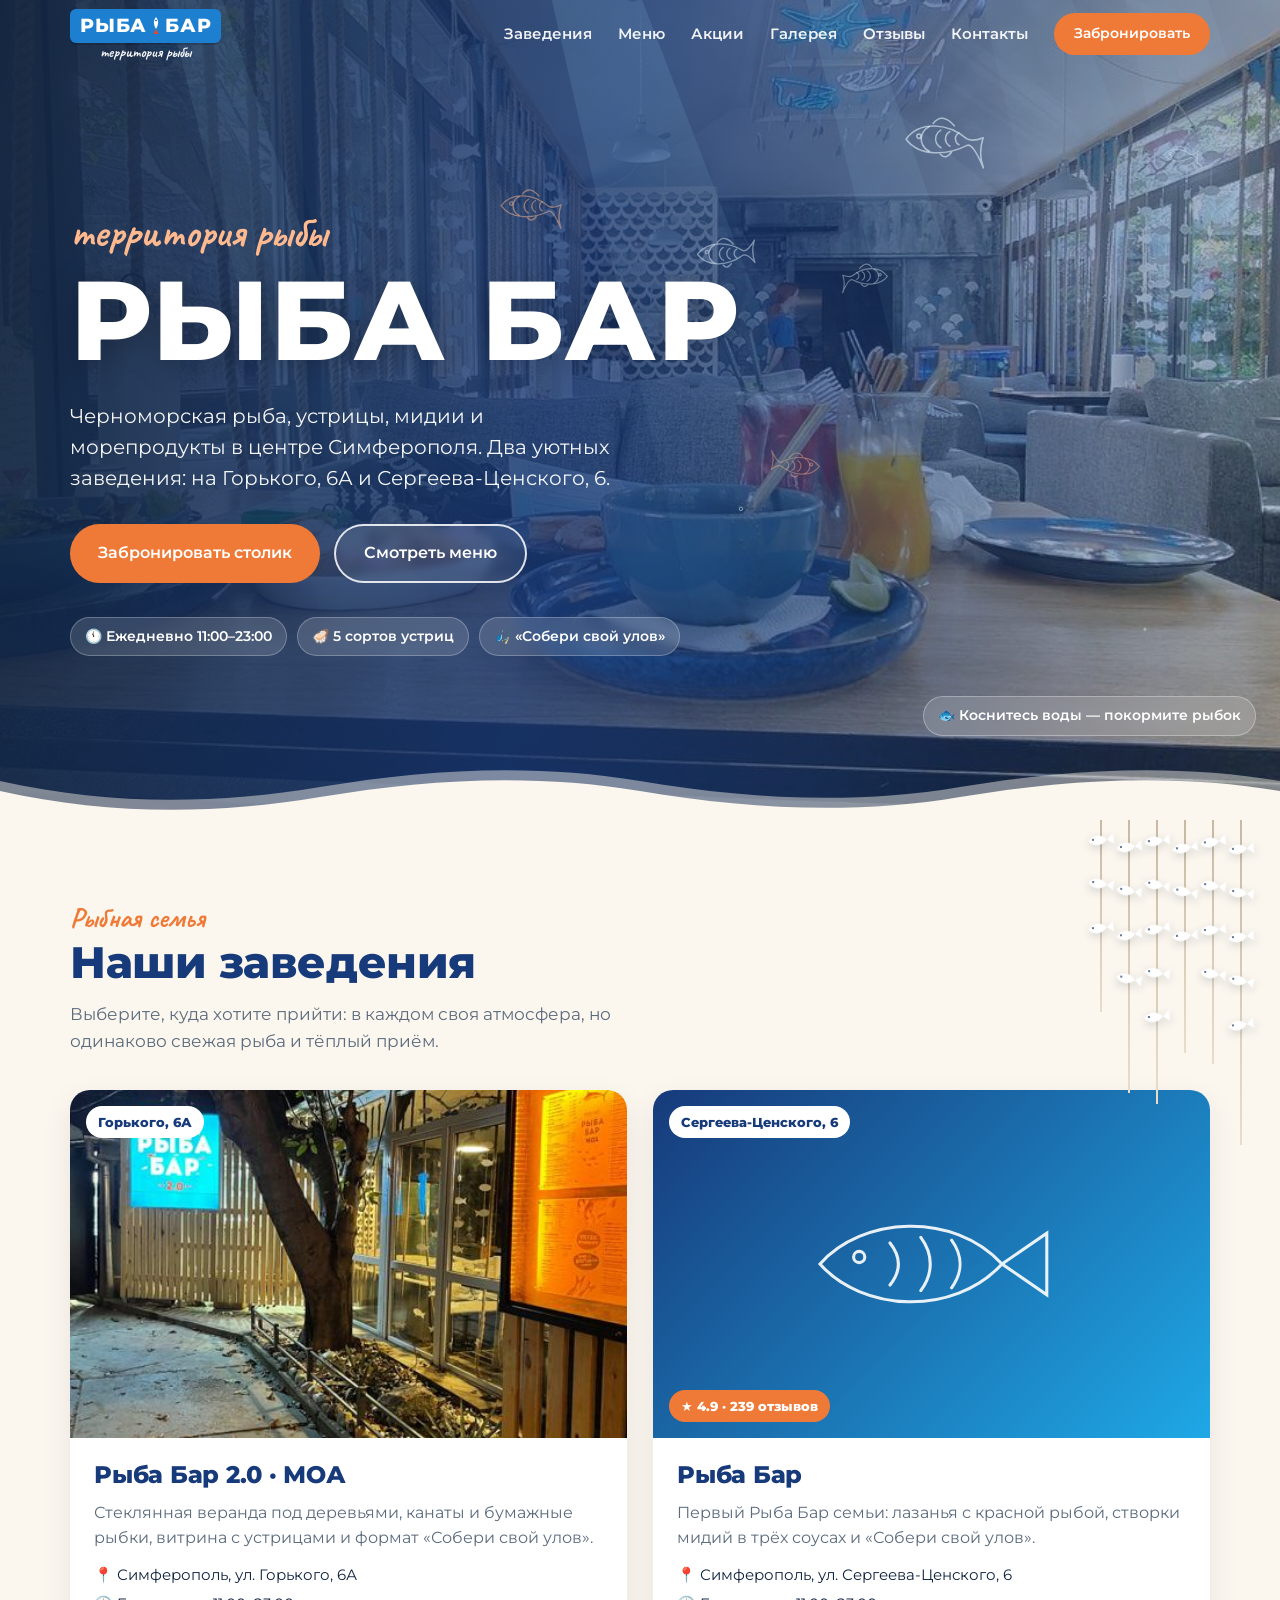
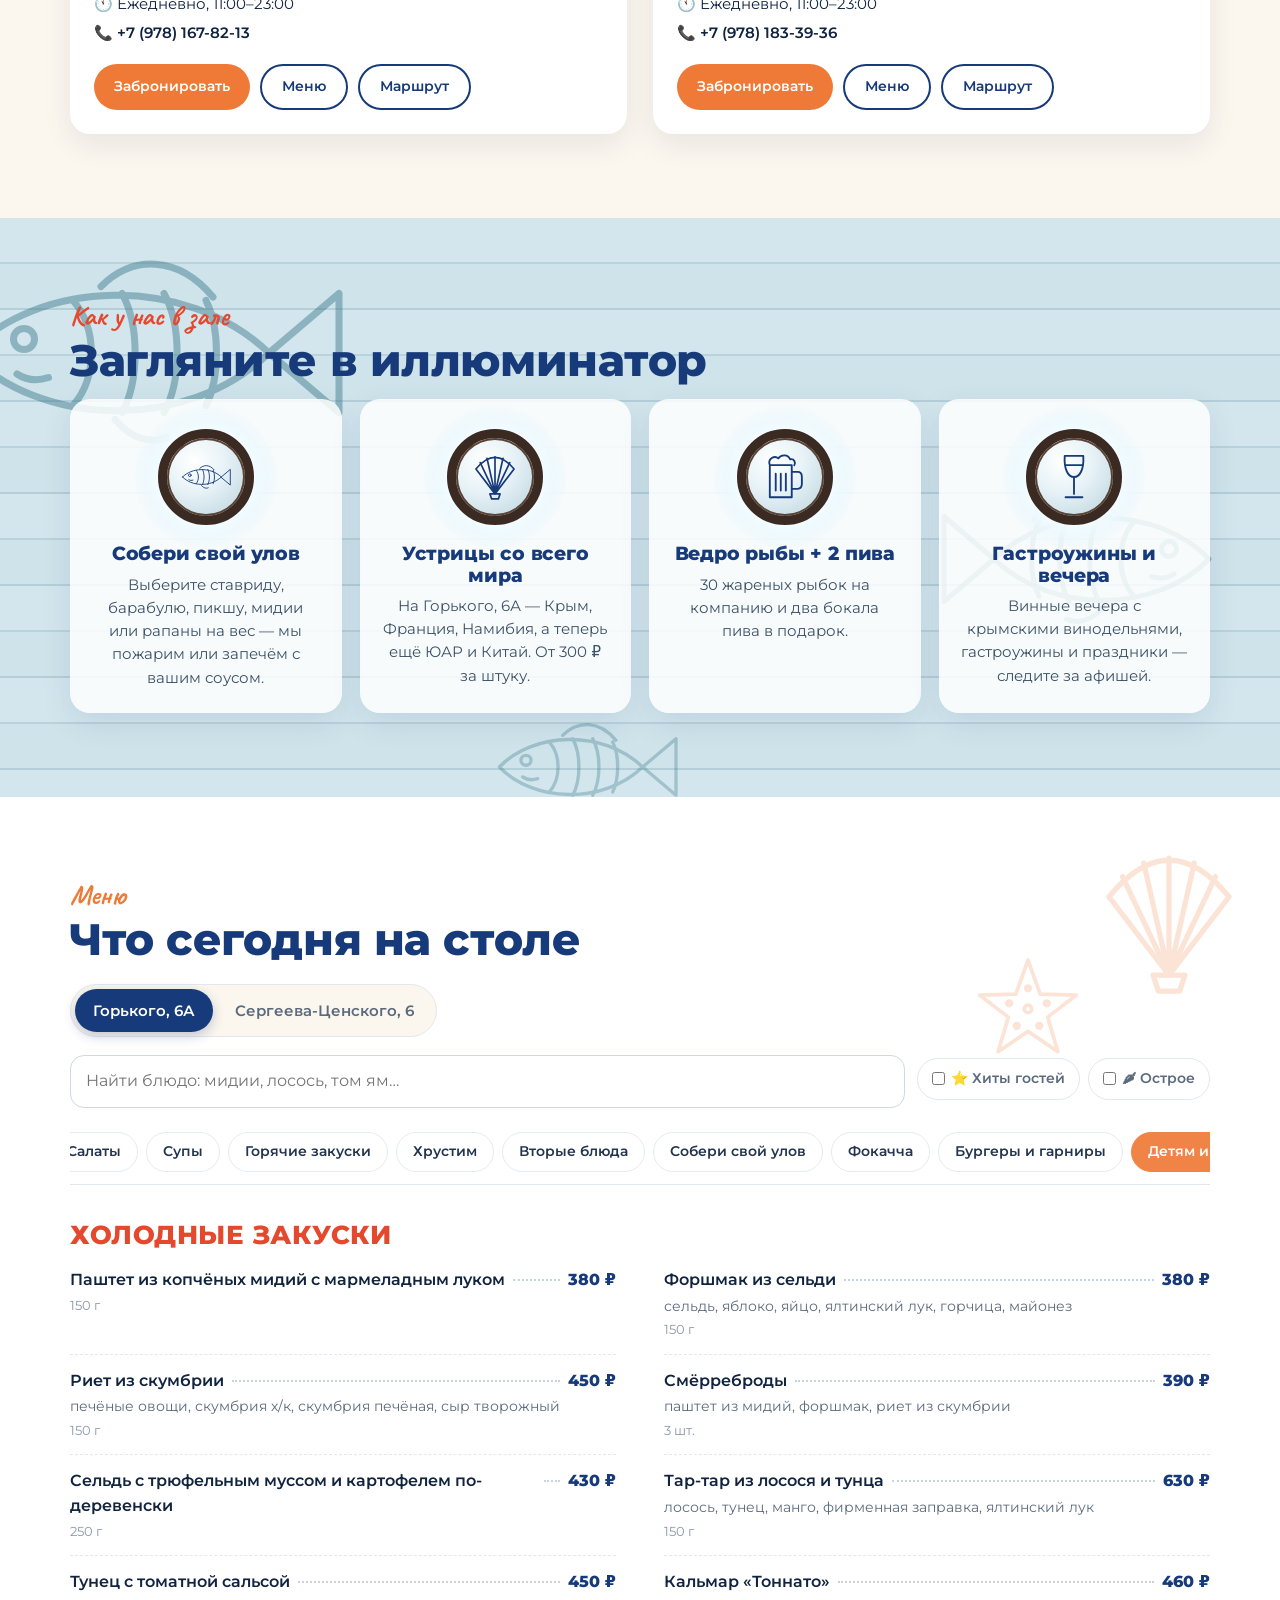
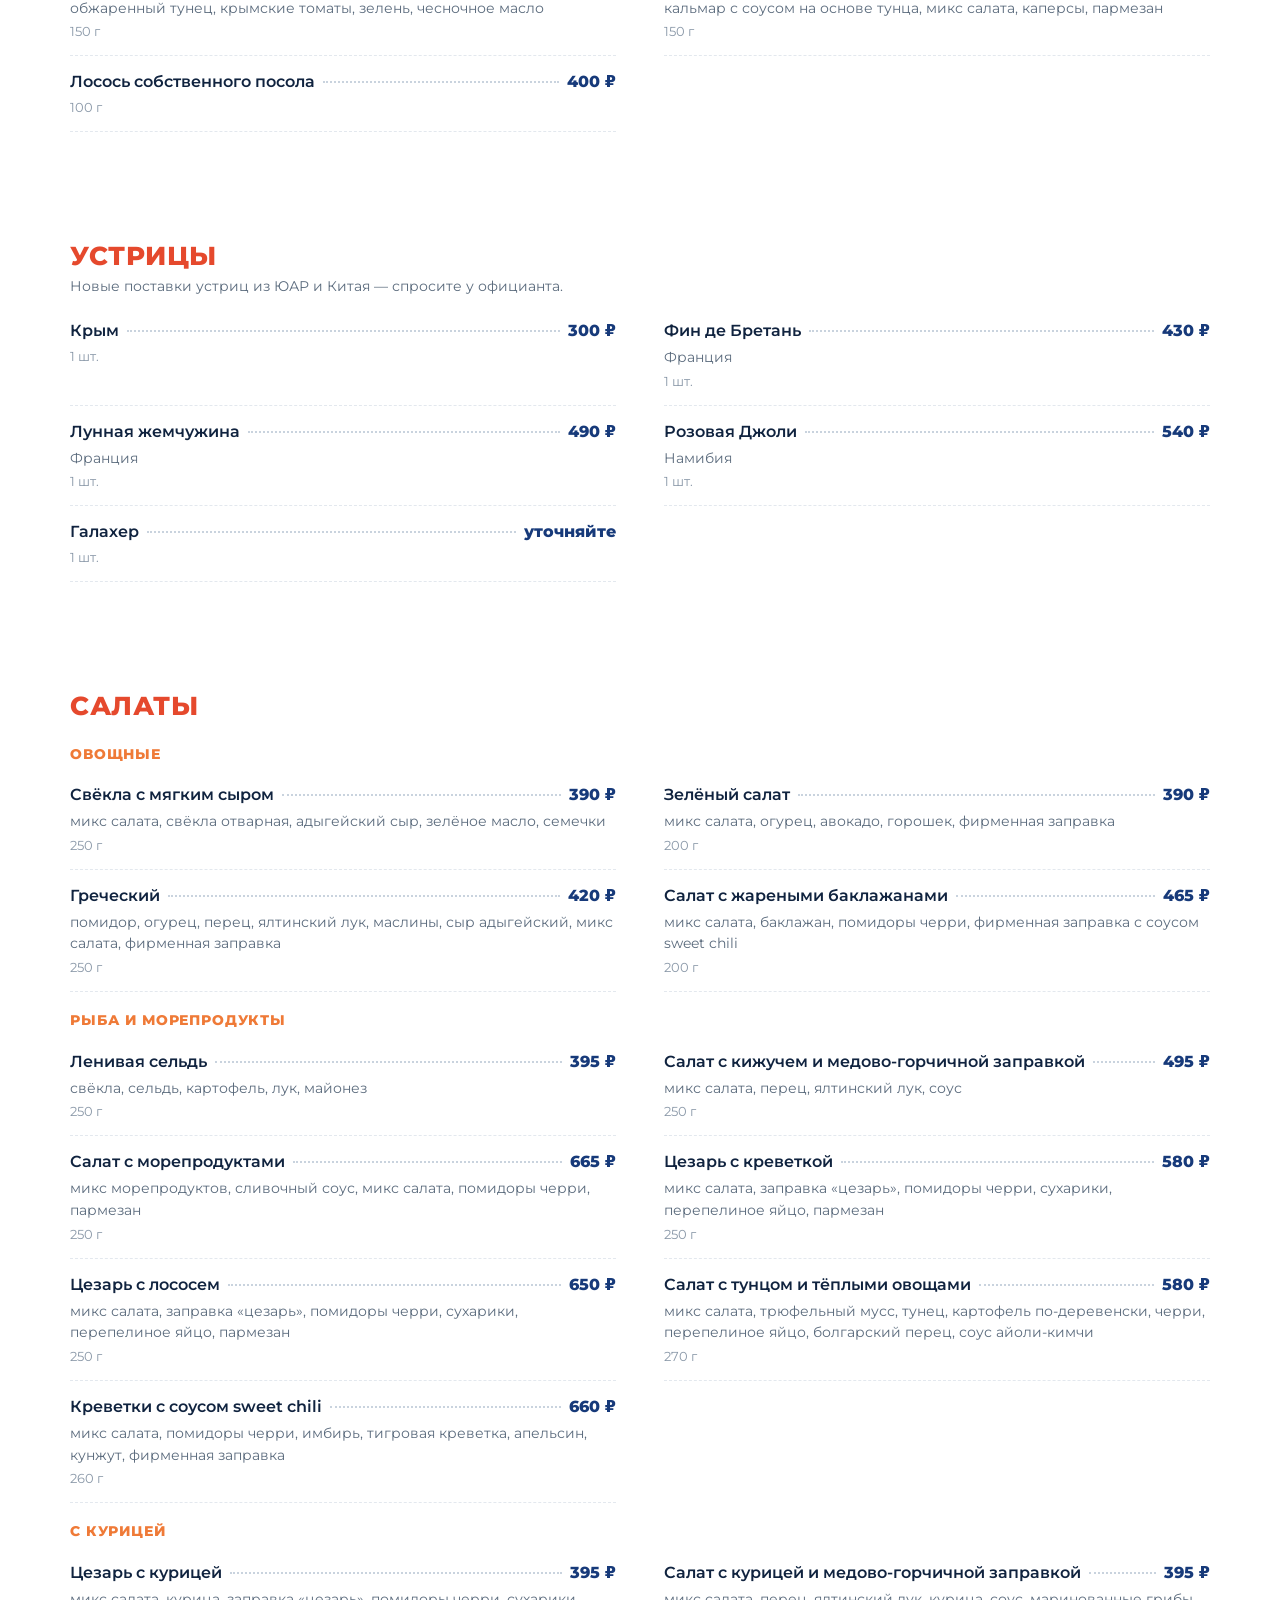
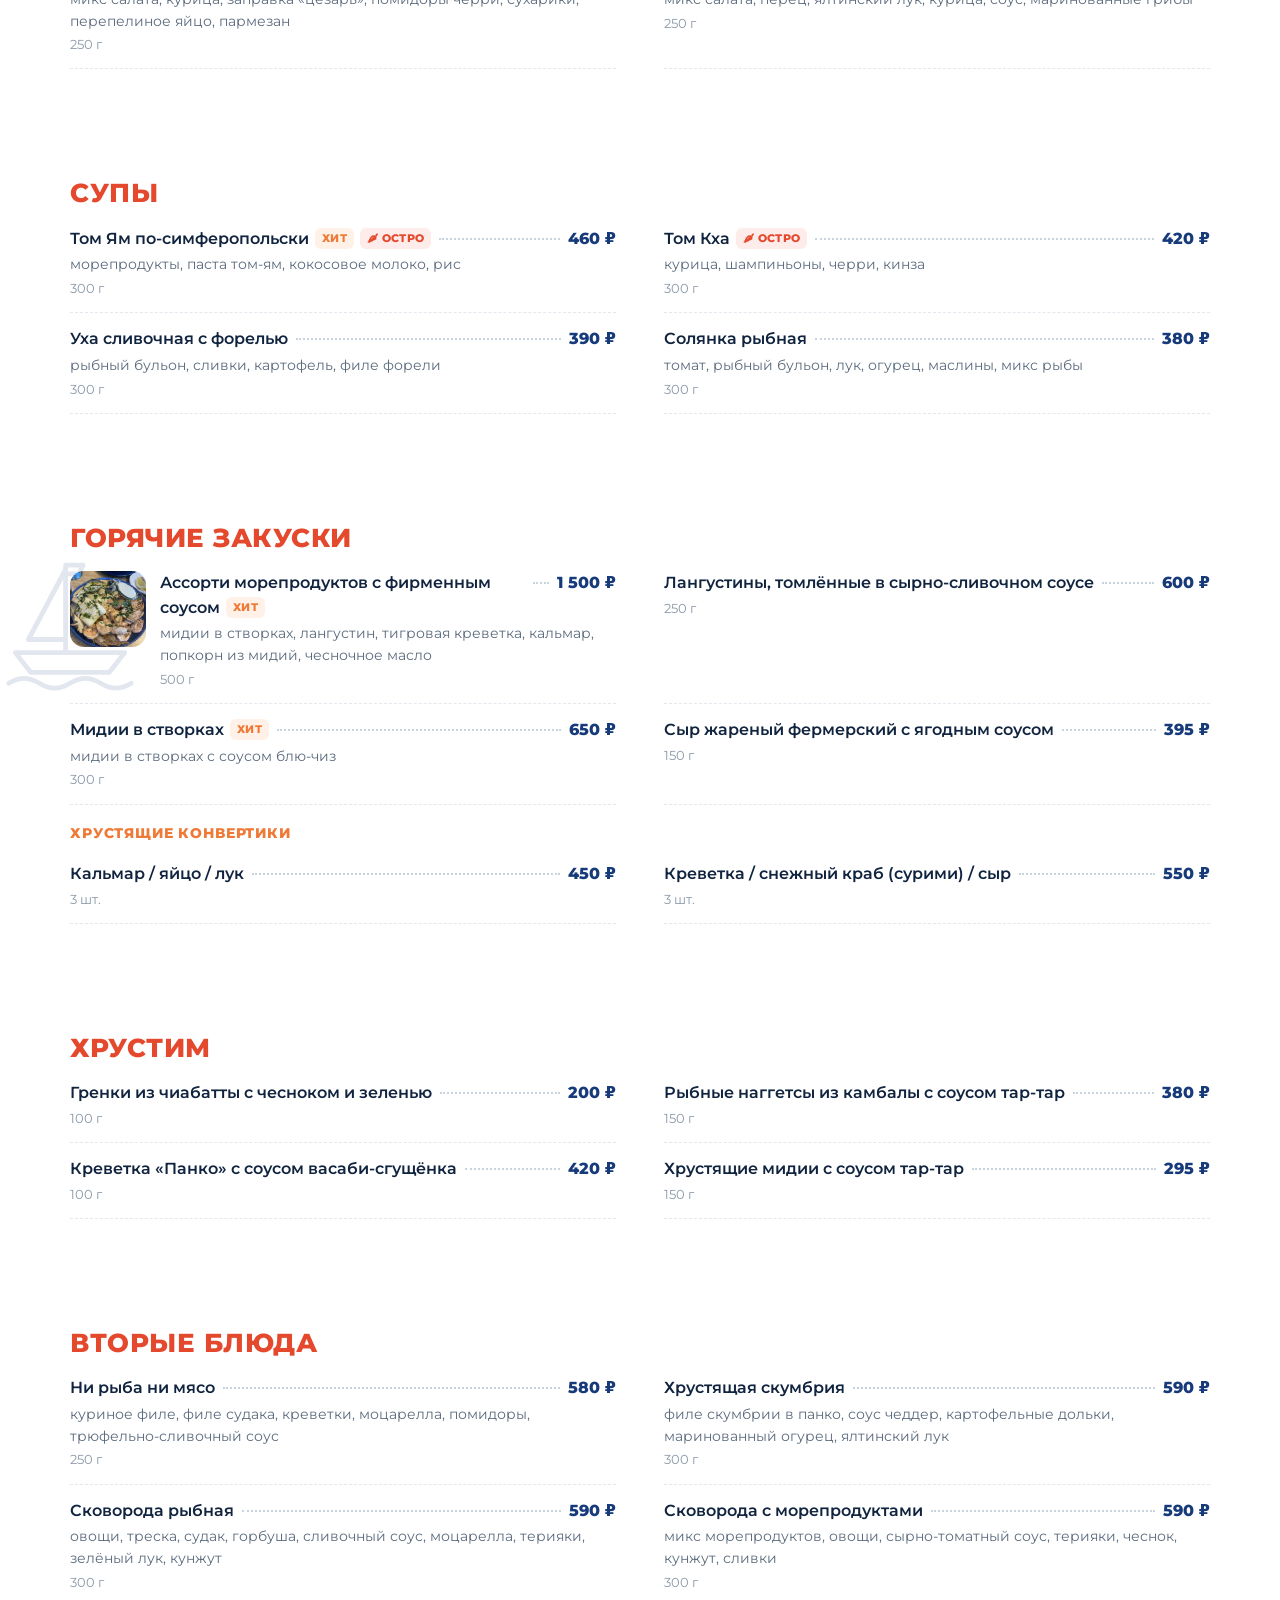
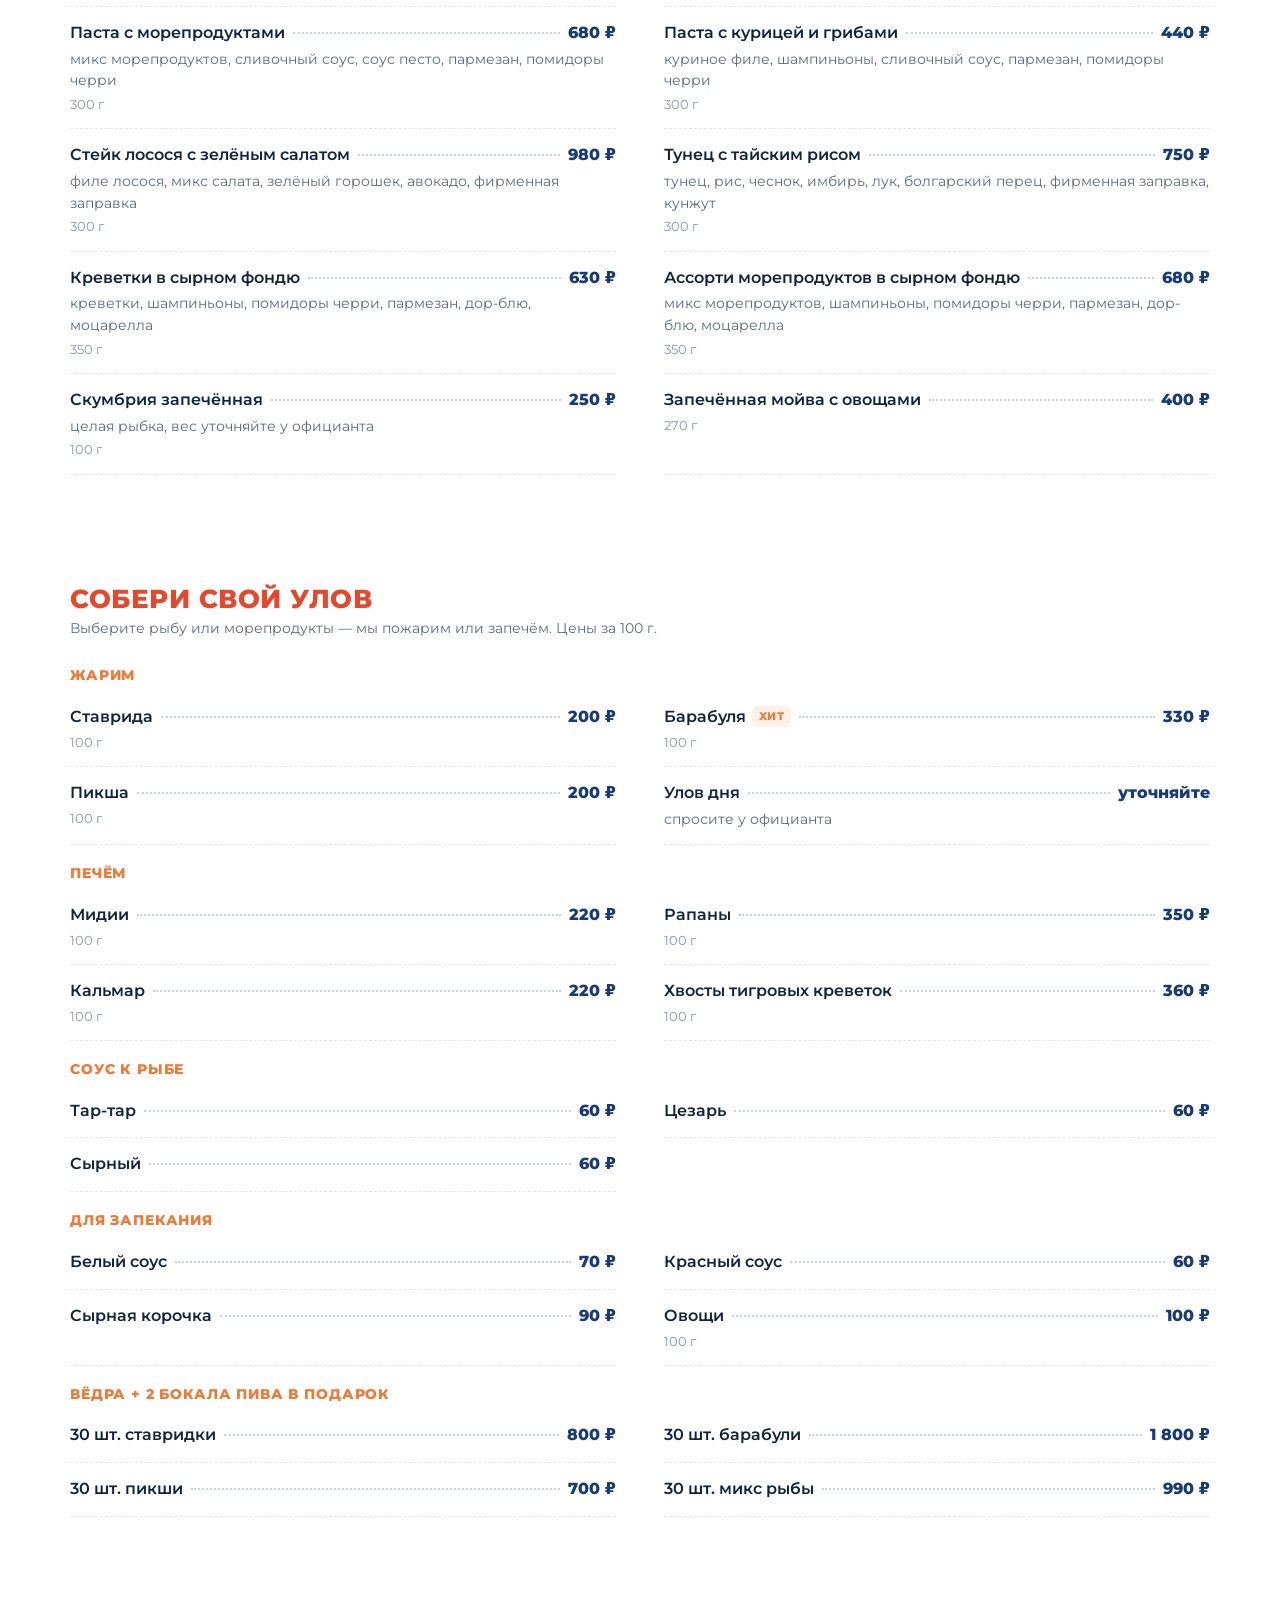
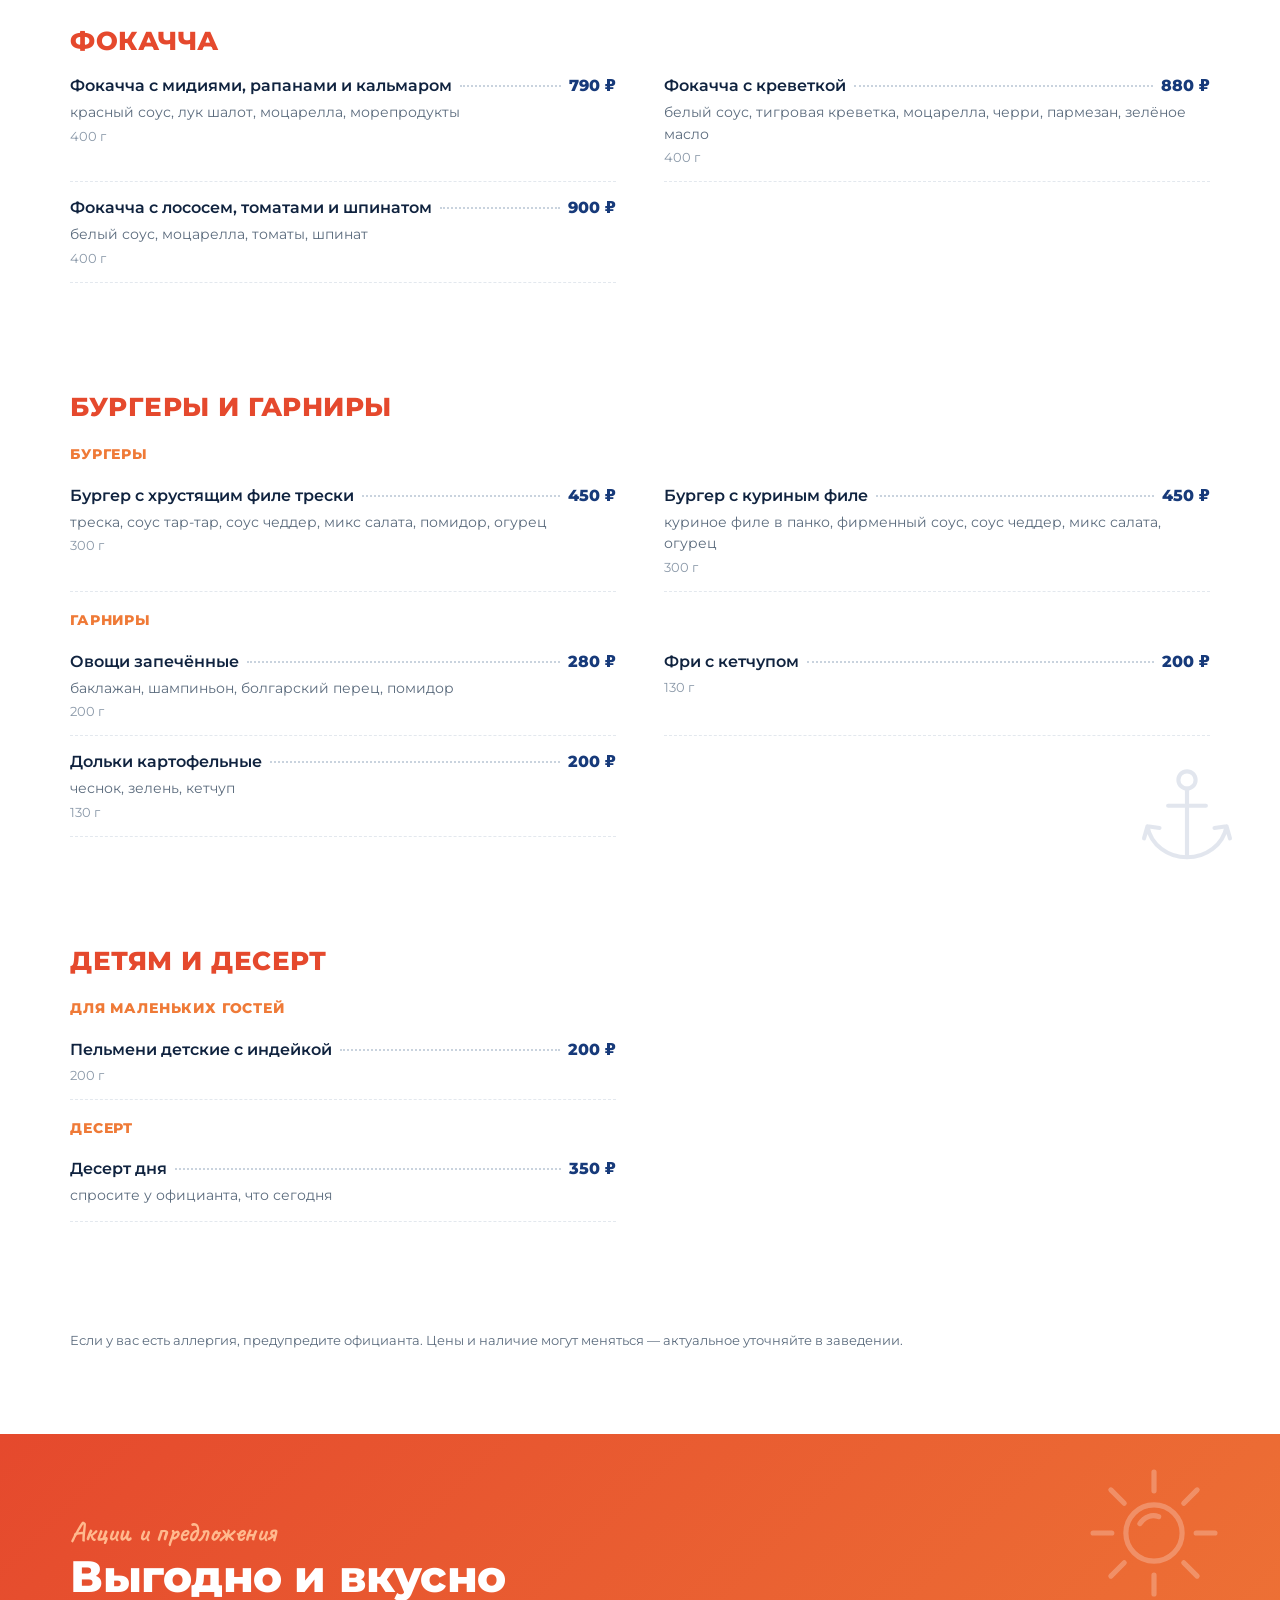
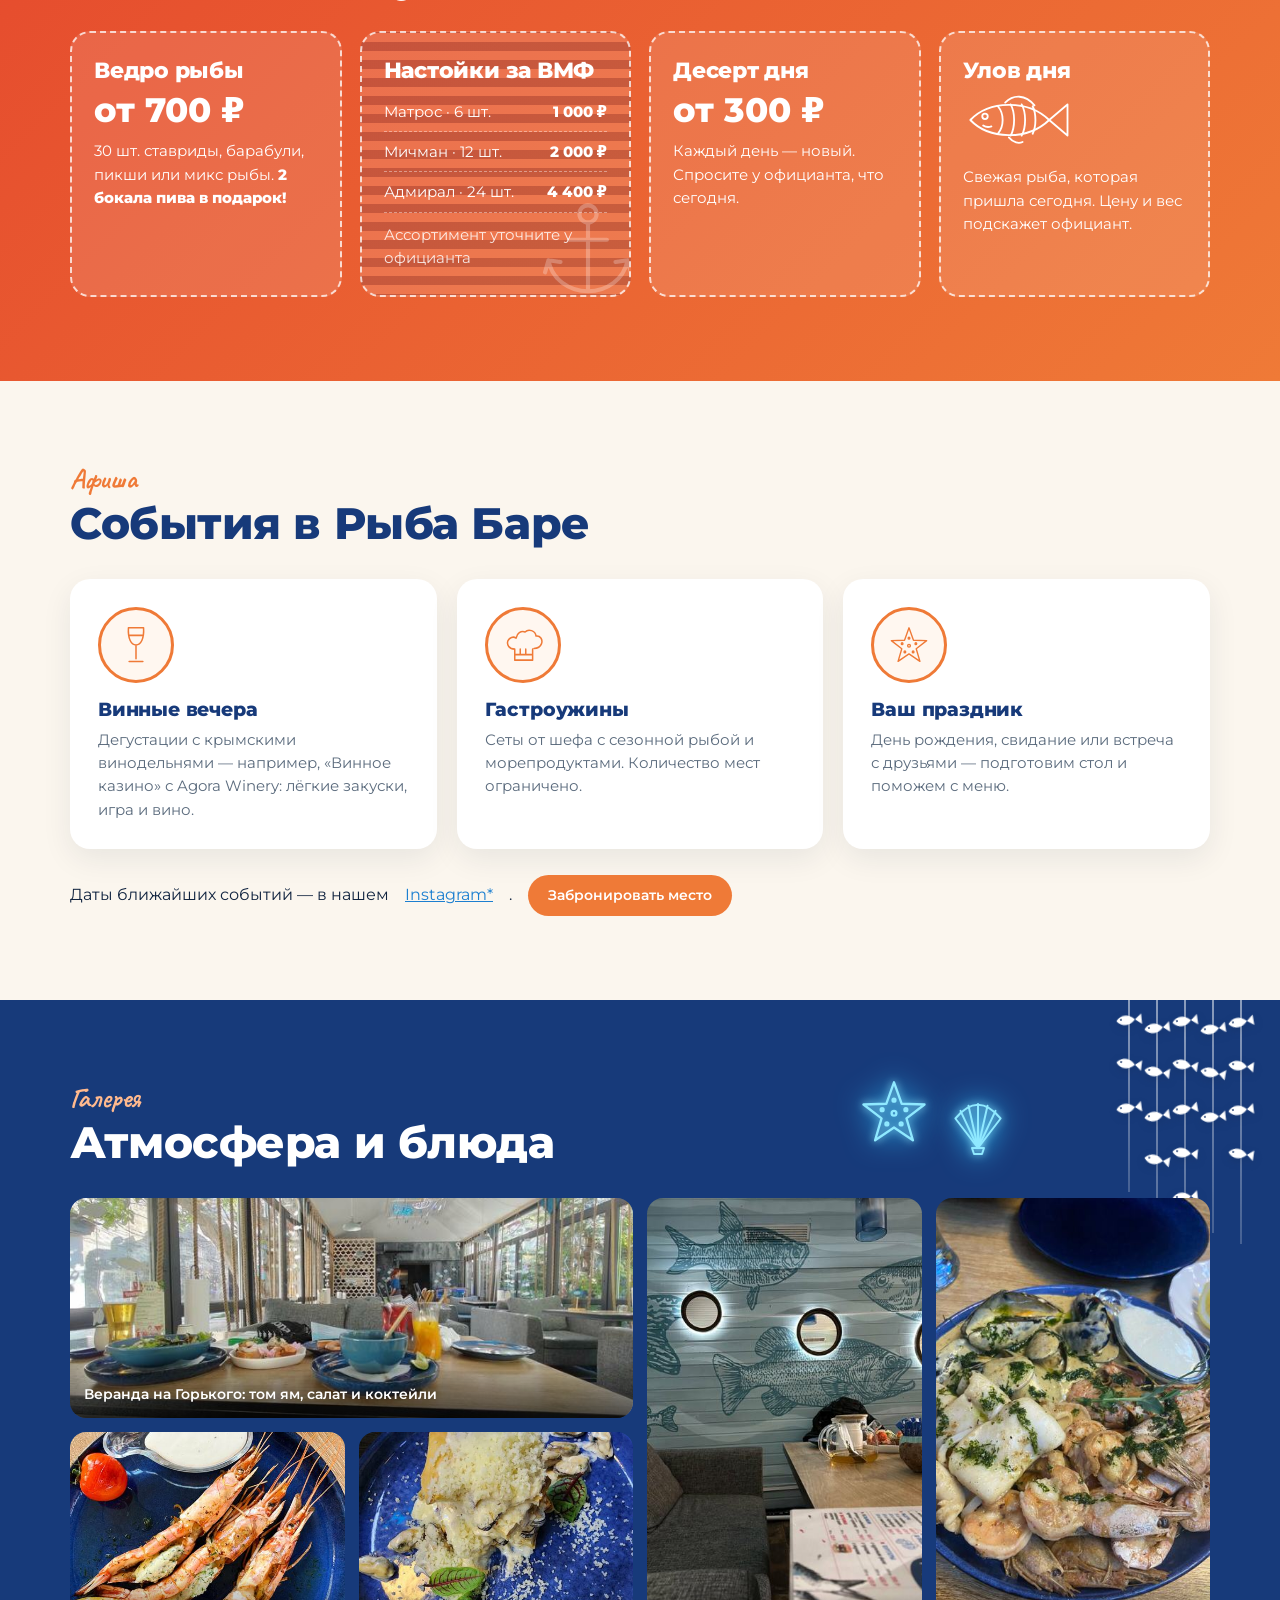
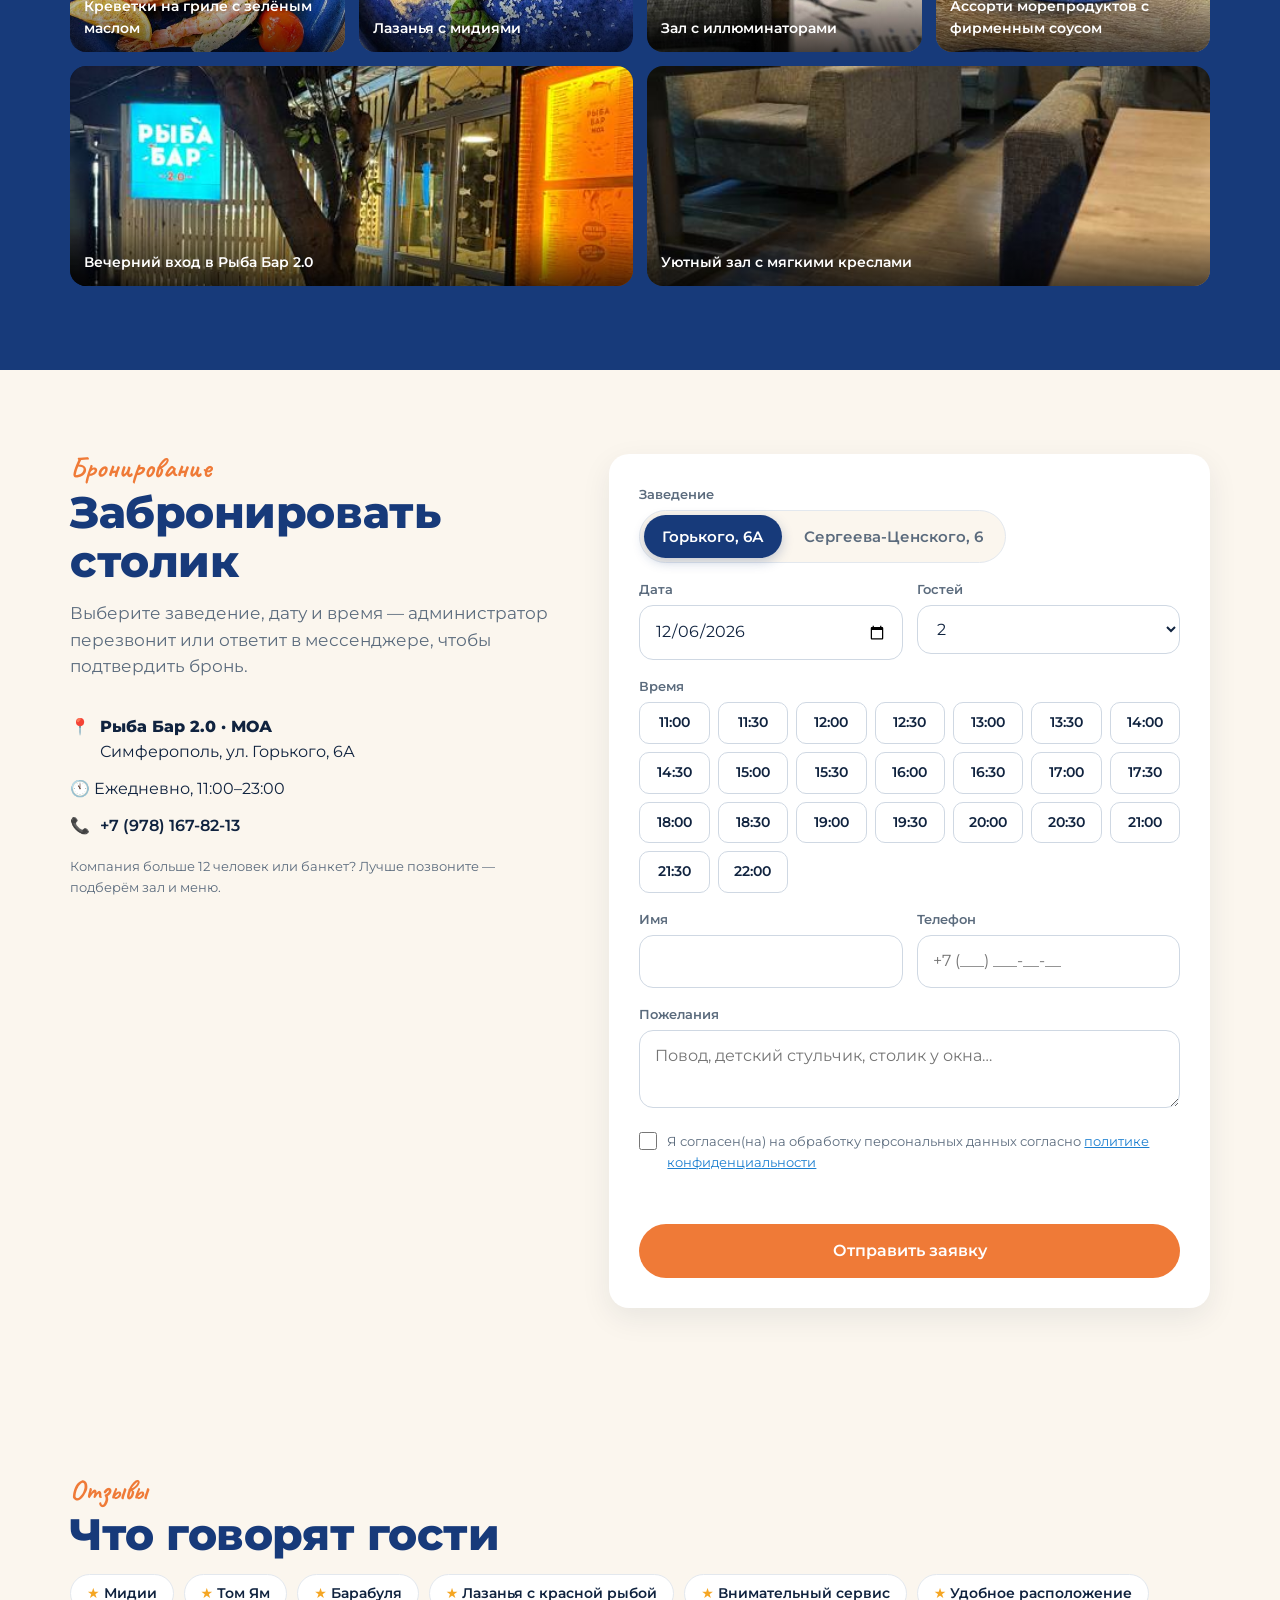
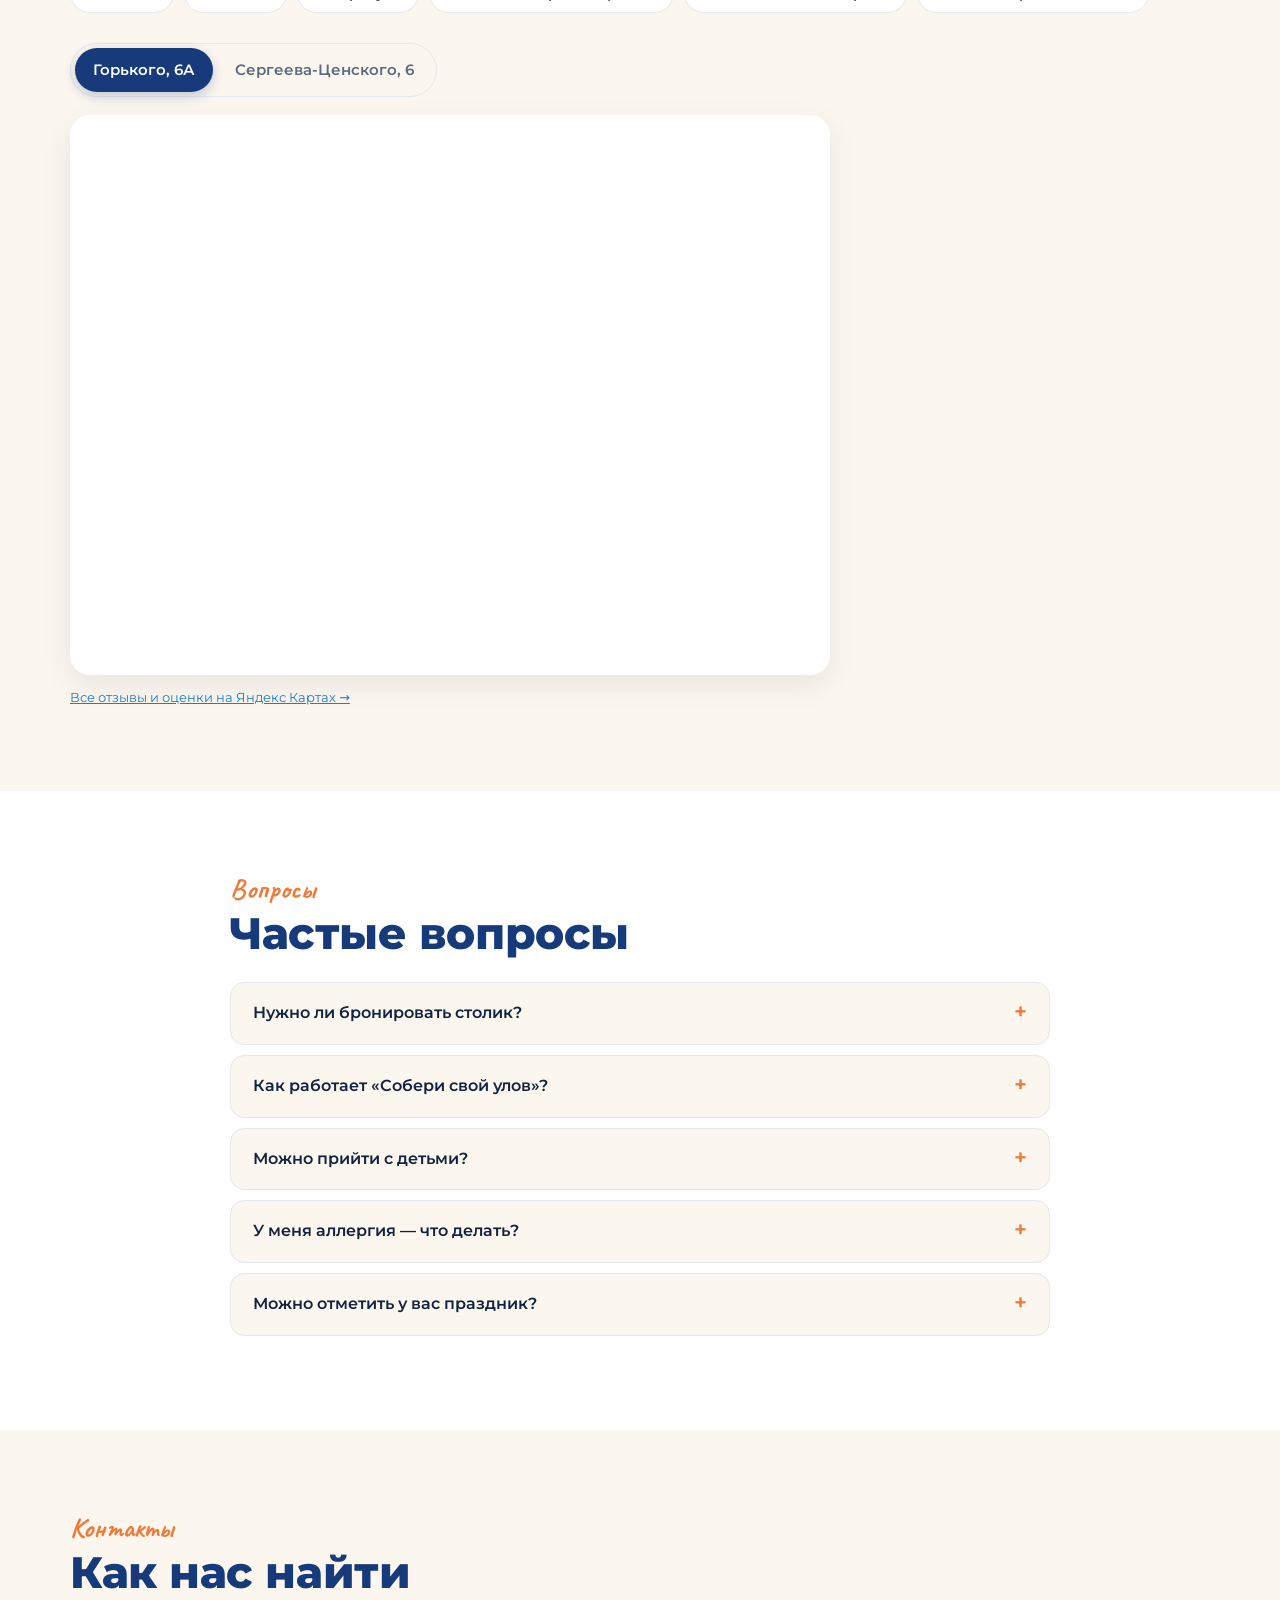
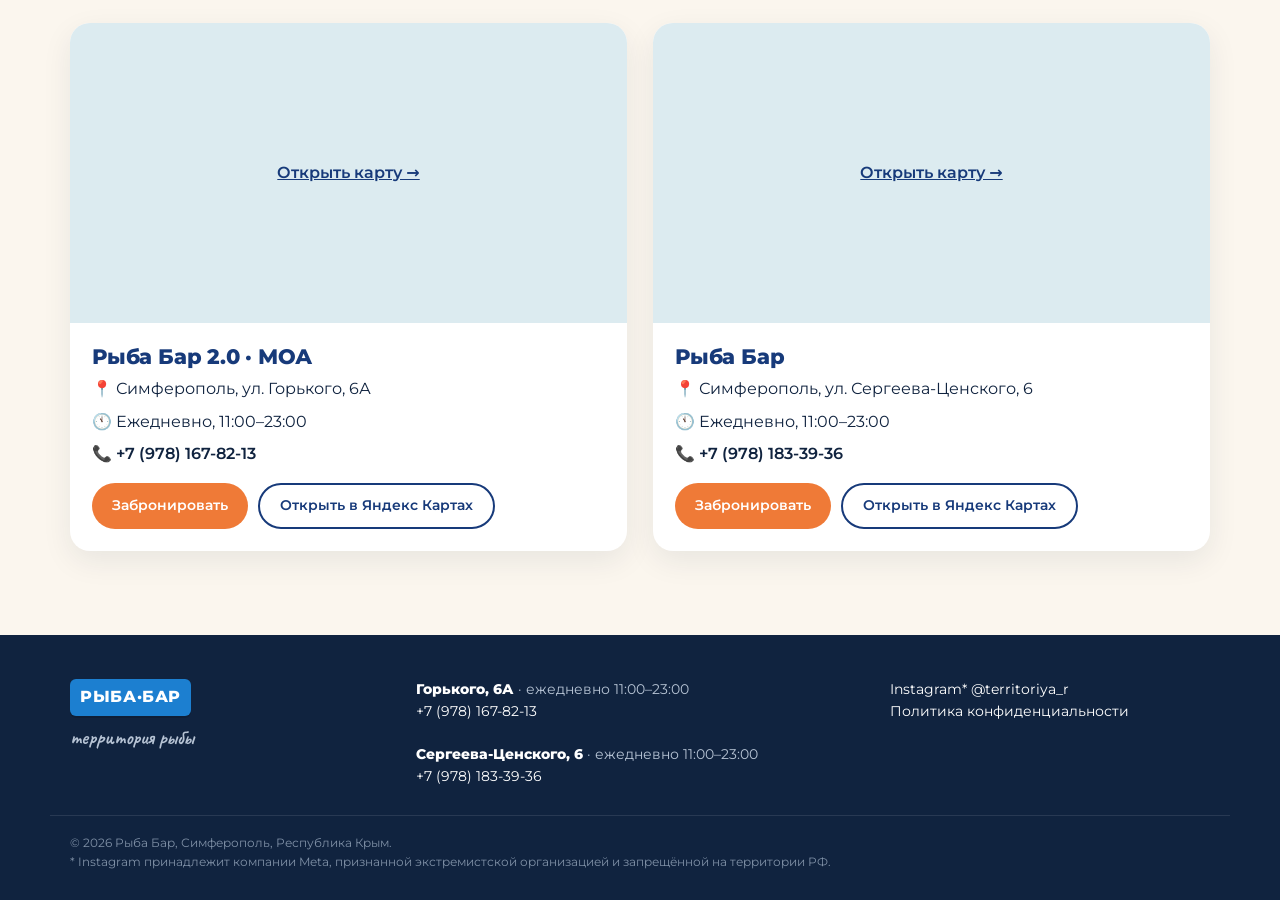
==== commit 4d1394ff: "Сайт только для Рыба Бара: убран блок МОА Рест, исправлен цвет кнопок в контактах Co-Authored-By: Cl" ====
--- a/index.html
+++ b/index.html
@@ -78,7 +78,6 @@
  <h2>Наши заведения</h2>
  <p class="lead">Выберите, куда хотите прийти: в каждом своя атмосфера, но одинаково свежая рыба и тёплый приём.</p>
  <div class="places" id="placesList"></div>
- <article class="sister" id="sister"></article>
 </div></section>
 
 <section class="why" aria-label="Почему Рыба Бар">
--- a/assets/style.css
+++ b/assets/style.css
@@ -117,15 +117,6 @@
 .place-meta{display:grid;gap:6px;font-size:15px}
 .place-meta a{color:var(--ink);text-decoration:none;font-weight:600}
 .place-btns{display:flex;flex-wrap:wrap;gap:10px;margin-top:auto;padding-top:8px}
-
-/* третий проект семьи */
-.sister{margin-top:26px;display:grid;grid-template-columns:220px 1fr;gap:28px;align-items:center;background:#1b1714;color:#efe6d8;border-radius:var(--r);padding:28px 32px;box-shadow:var(--sh)}
-.sister-logo{aspect-ratio:1;border-radius:50%;background:#f4efe7;color:#1b1714;display:flex;flex-direction:column;align-items:center;justify-content:center;gap:4px;letter-spacing:.28em;font-weight:600;font-size:15px}
-.sister-logo small{font-size:10px;letter-spacing:.3em;color:#8a7d6a;text-transform:uppercase}
-.sister-kick{font-family:Caveat,cursive;font-size:24px;color:#d9b77a;line-height:1}
-.sister h3{font-size:28px;color:#fff;margin:4px 0 8px}.sister h3 span{color:#d9b77a;font-weight:600}
-.sister p{color:#cfc4b3}.sister-meta{font-size:14px;margin-top:8px}
-.btn.gold{background:#c9a35e}.btn.gold:hover{background:#d6b06b;box-shadow:0 10px 24px rgba(201,163,94,.3)}
 
 /* преимущества: стена из досок с рыбами и иллюминаторы, как в зале */
 .why{background:#c9dfe7;background-image:repeating-linear-gradient(180deg,#d3e6ed 0 44px,#b9d2dc 44px 46px,#cfe3ea 46px 90px,#b5cfd9 90px 92px)}
@@ -311,7 +302,7 @@
 .contact iframe{position:relative;width:100%;height:100%;border:0;display:block}
 .contact-body{padding:22px;display:grid;gap:8px}
 .contact-body h3{color:var(--navy);font-size:21px}
-.contact-body a{color:var(--ink);font-weight:600;text-decoration:none}
+.contact-body a:not(.btn){color:var(--ink);font-weight:600;text-decoration:none}
 
 /* подвал */
 .ftr{background:var(--ink);color:#b6c3d4;padding:44px 0 28px;font-size:14px}
@@ -352,7 +343,6 @@
  nav li a{display:block;padding:14px 0;border-bottom:1px solid rgba(255,255,255,.1);font-size:17px}
  .nav-cta{margin-top:14px}.nav-cta a{border:0;display:flex}
  .places,.book,.contacts,.mlist,.ev-grid{grid-template-columns:1fr}
- .sister{grid-template-columns:1fr;padding:24px;gap:18px}.sister-logo{width:140px}
  .mlist{column-gap:0}
  .ftr-in{grid-template-columns:1fr}
  .hero{min-height:auto;padding-bottom:130px}
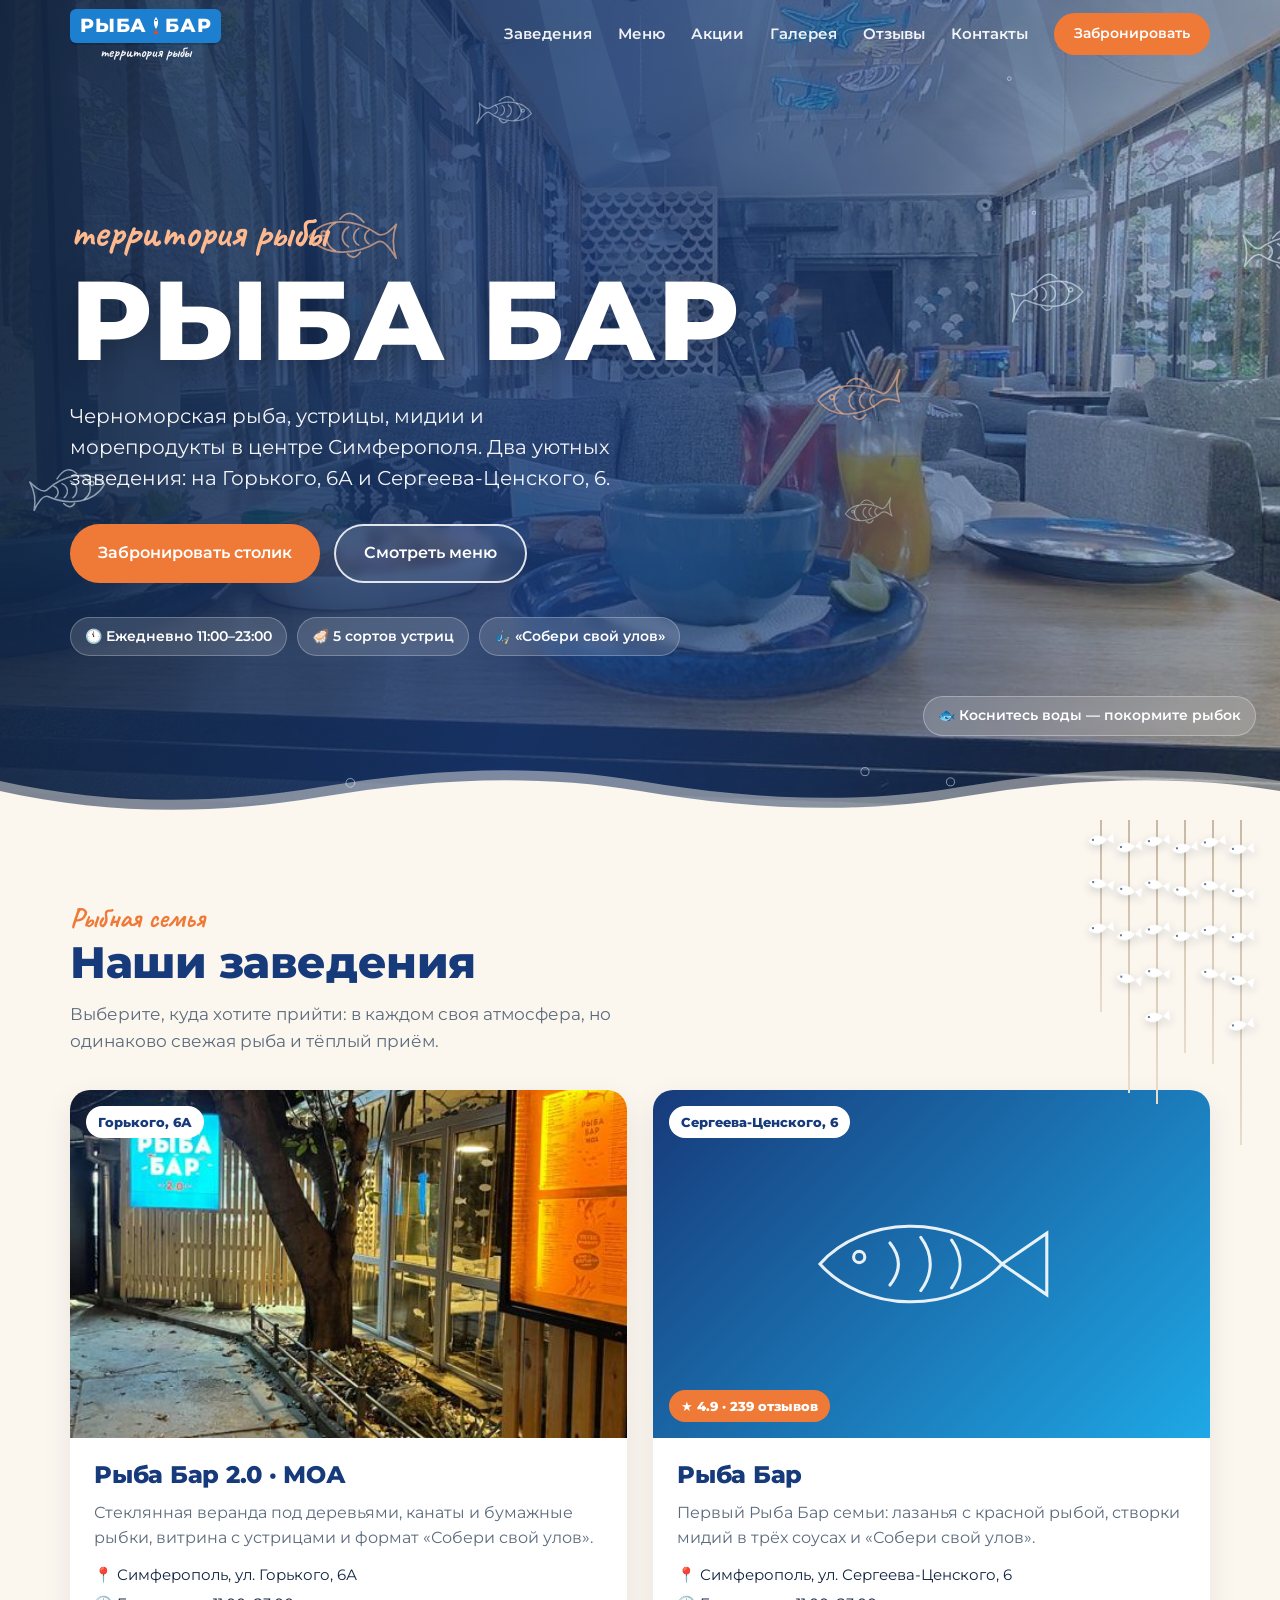
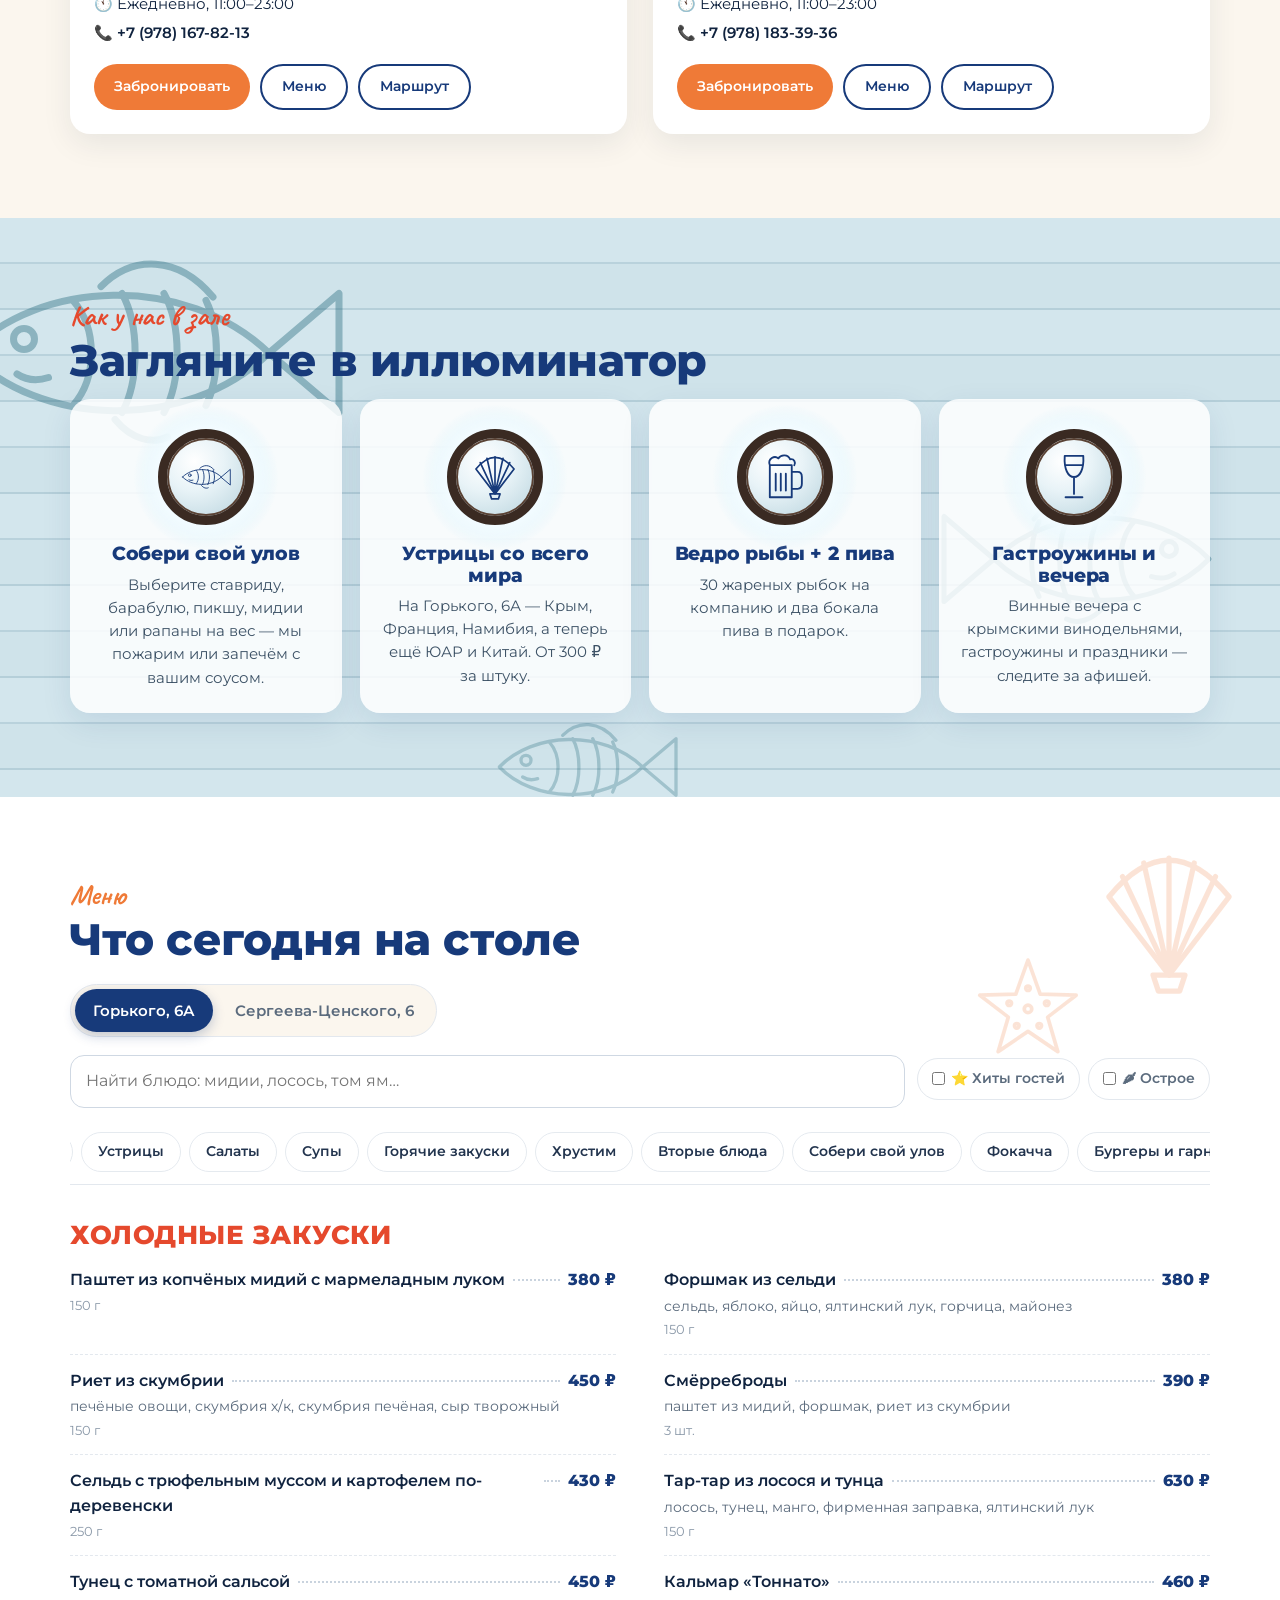
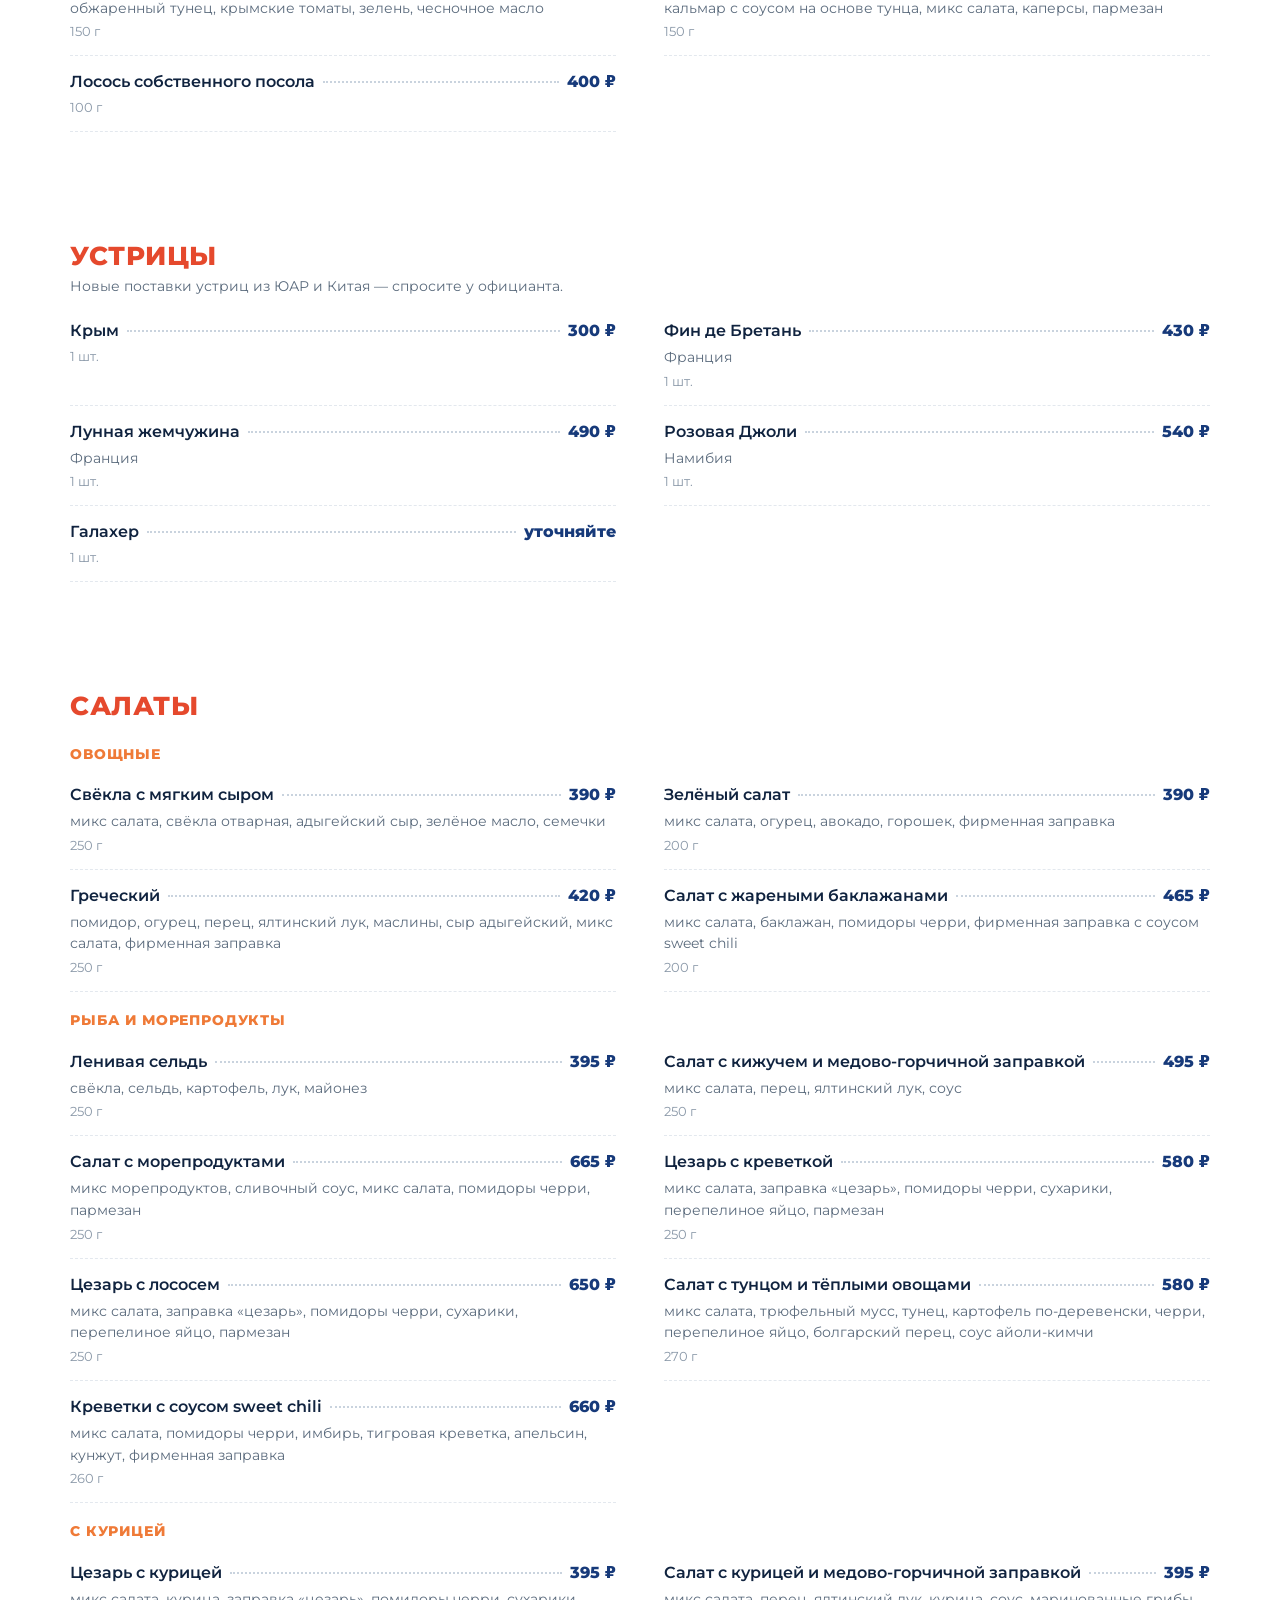
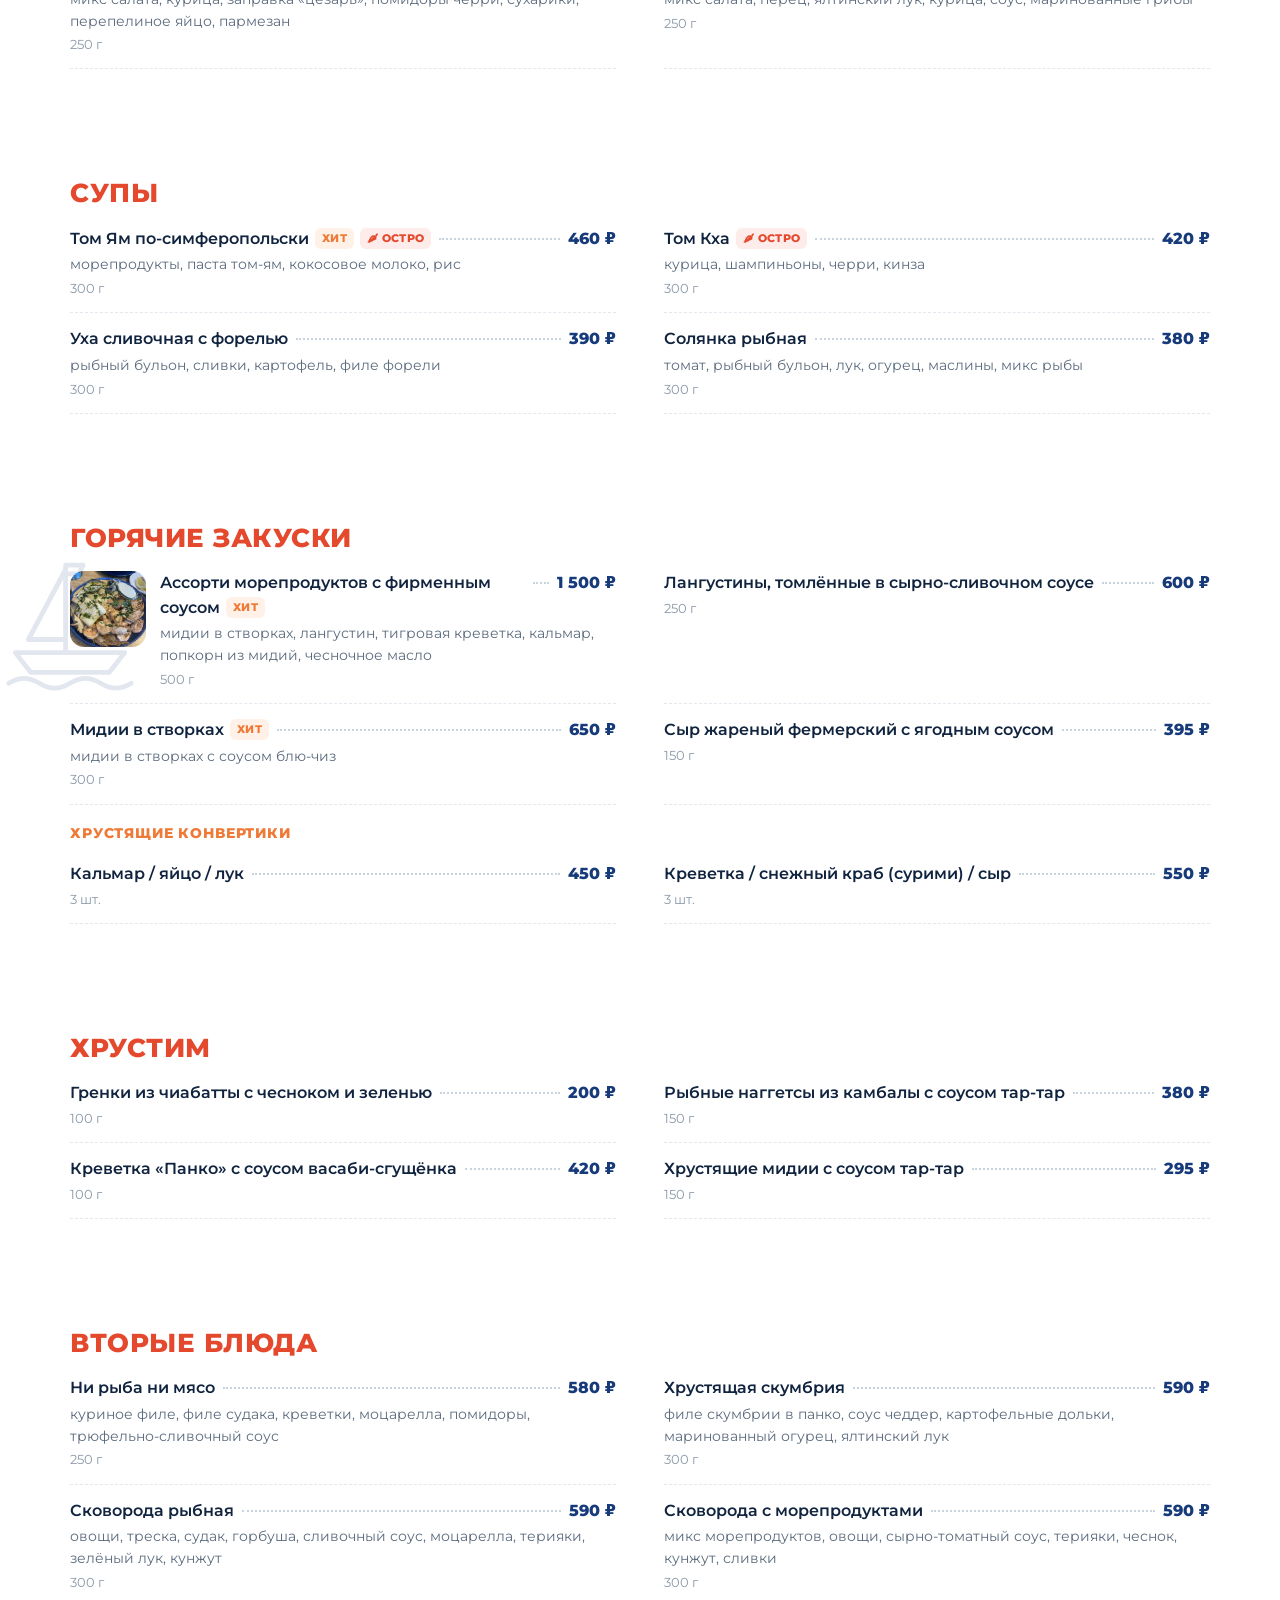
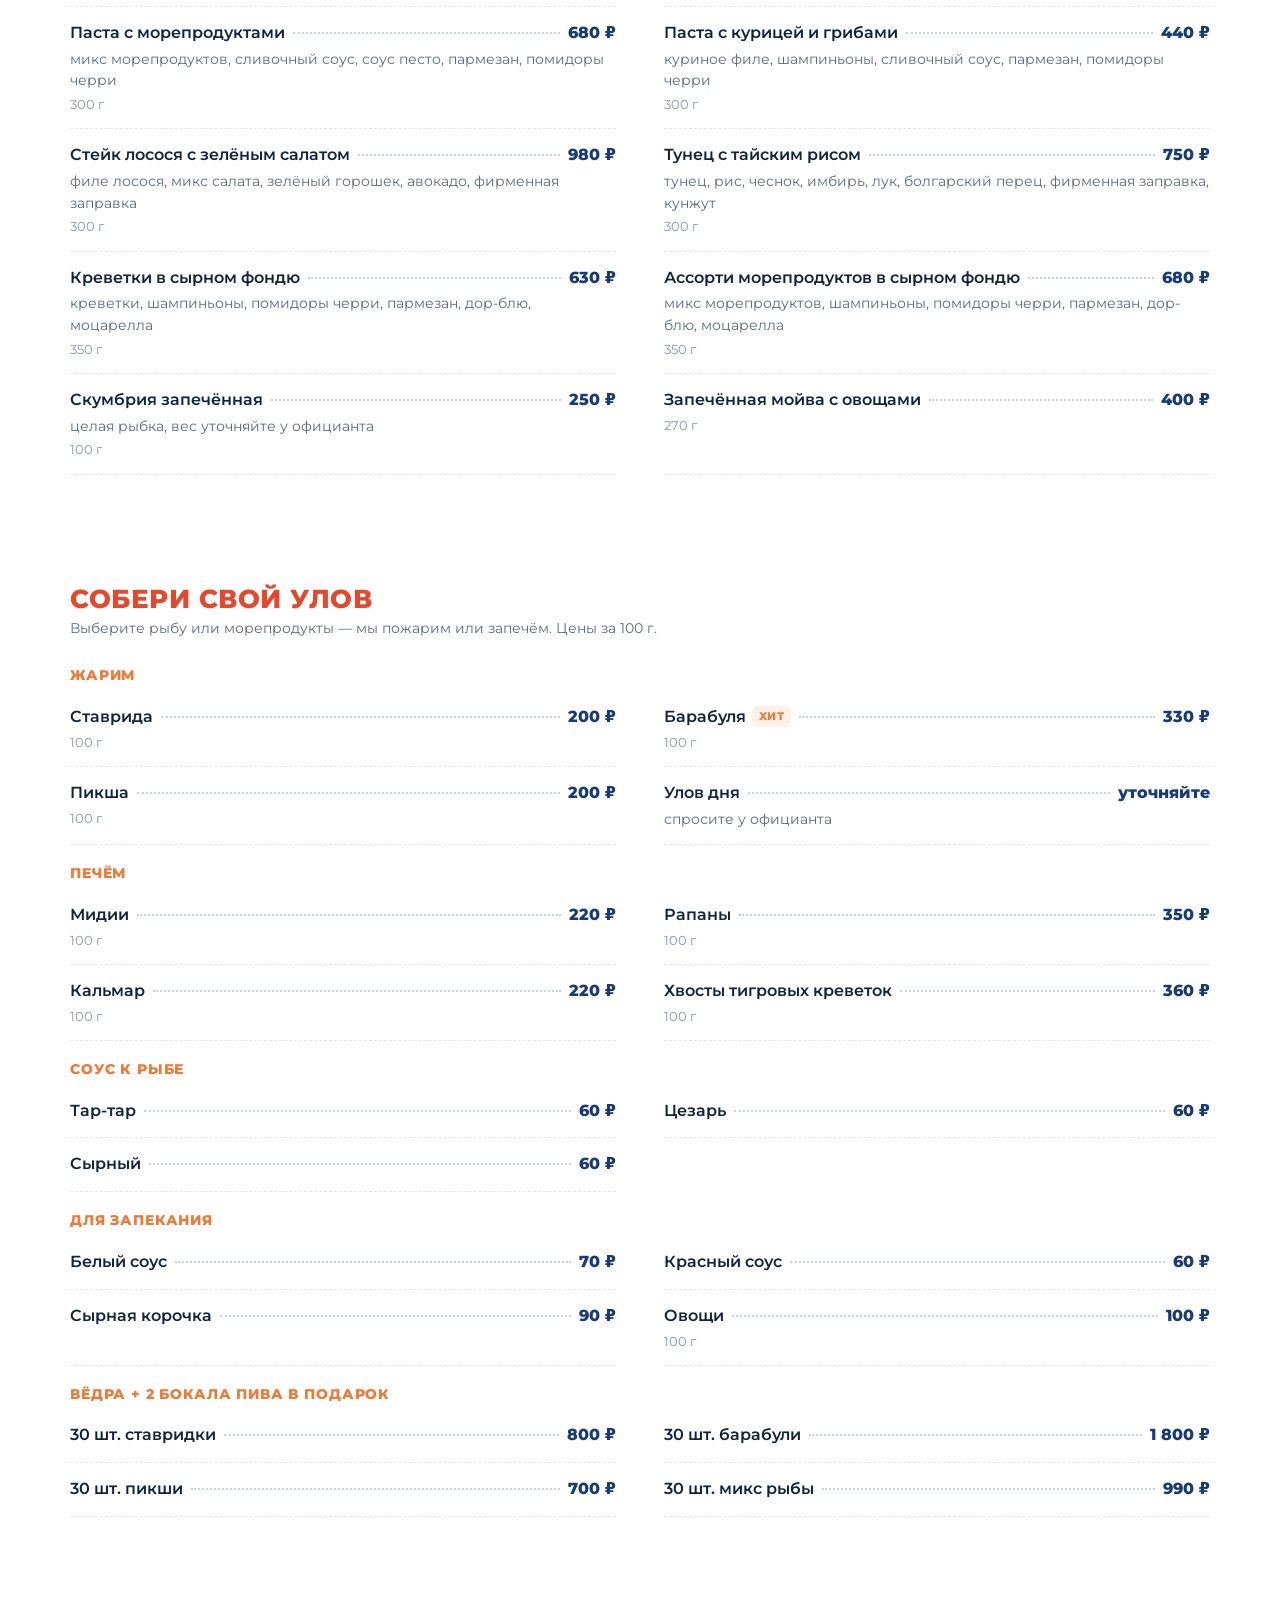
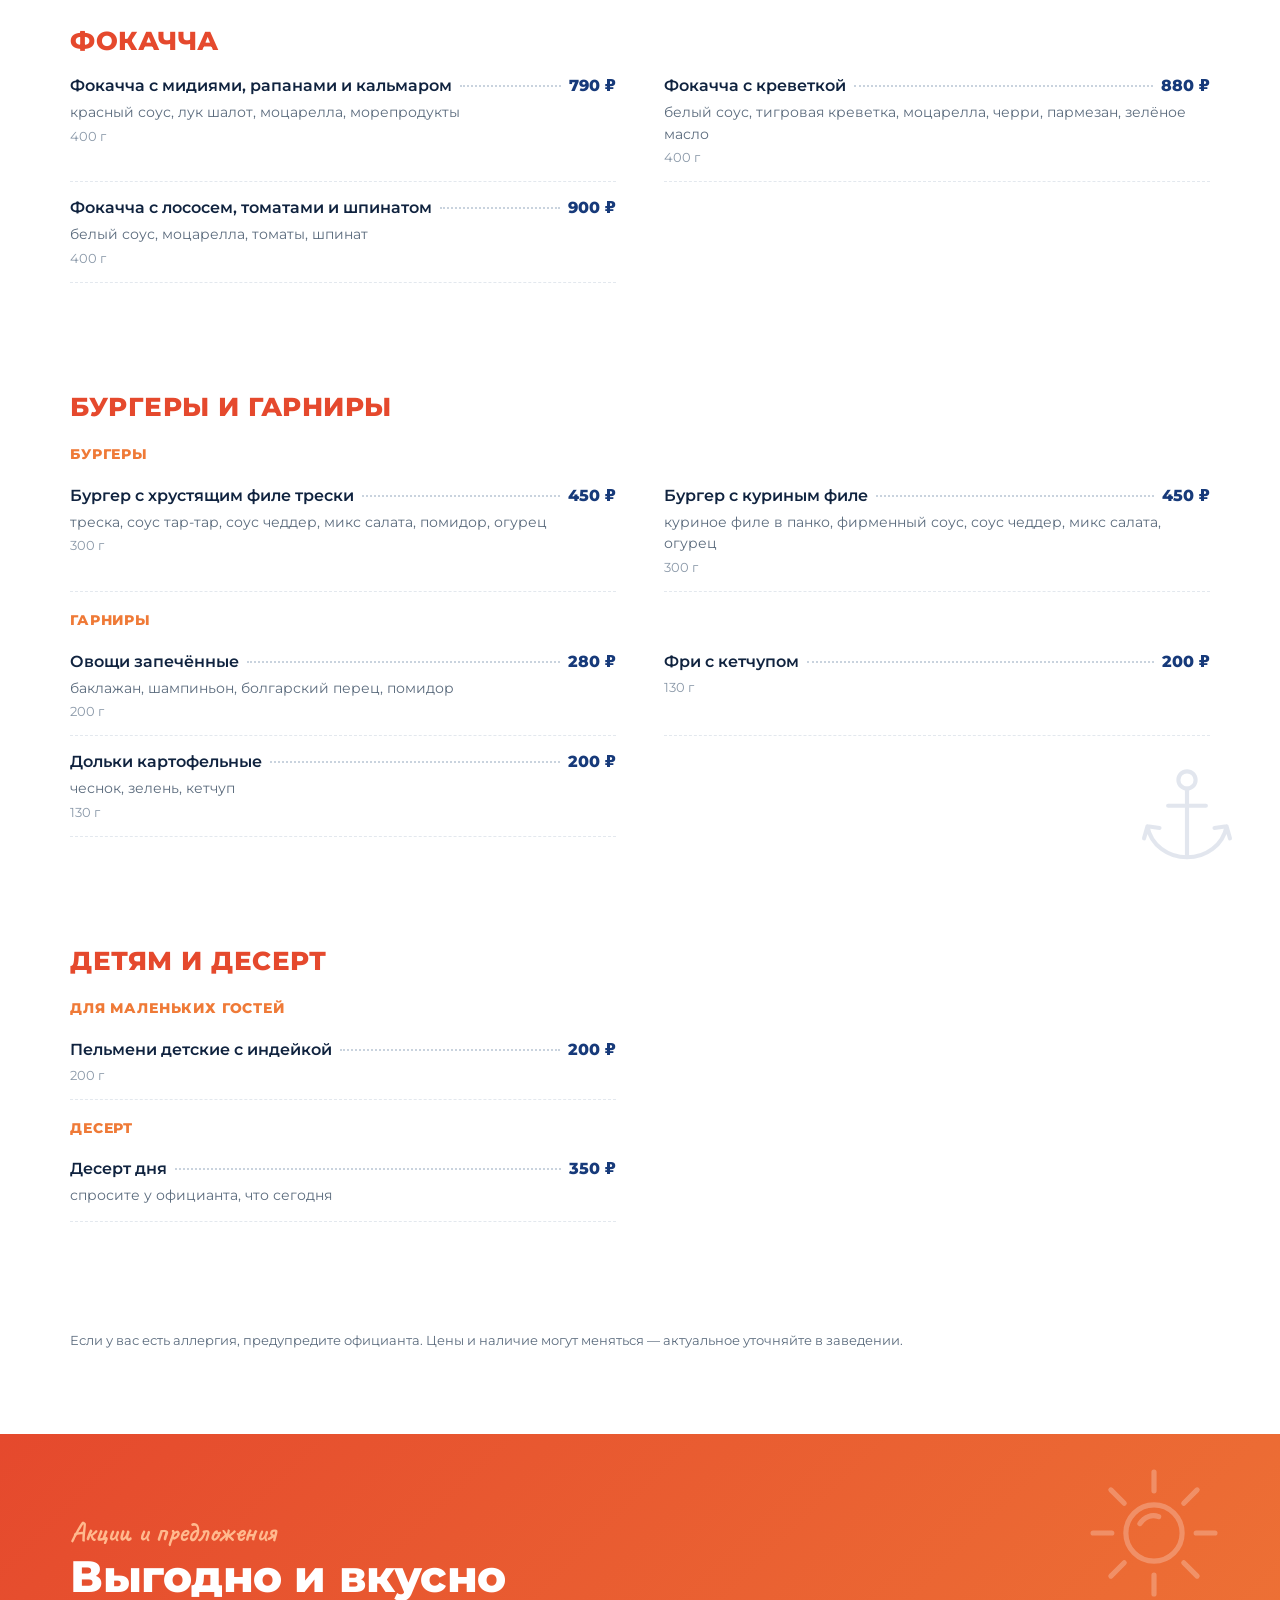
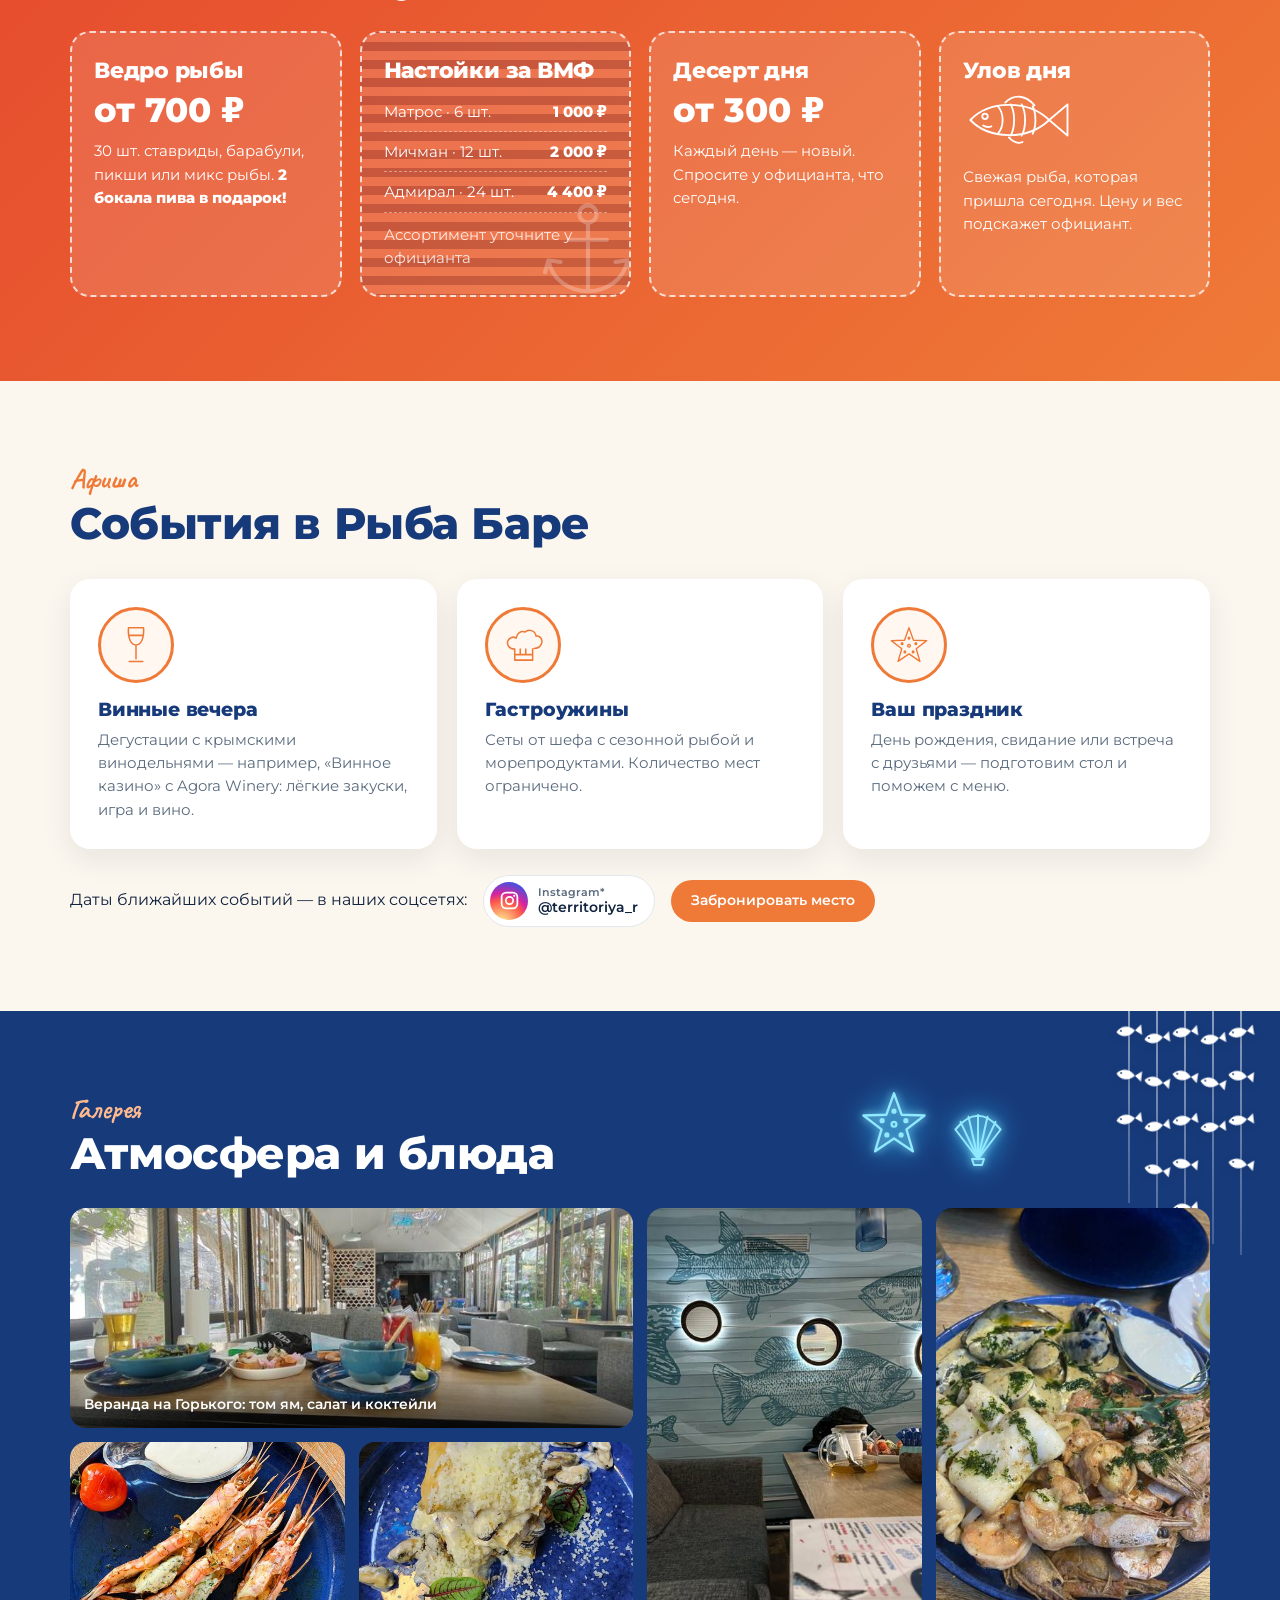
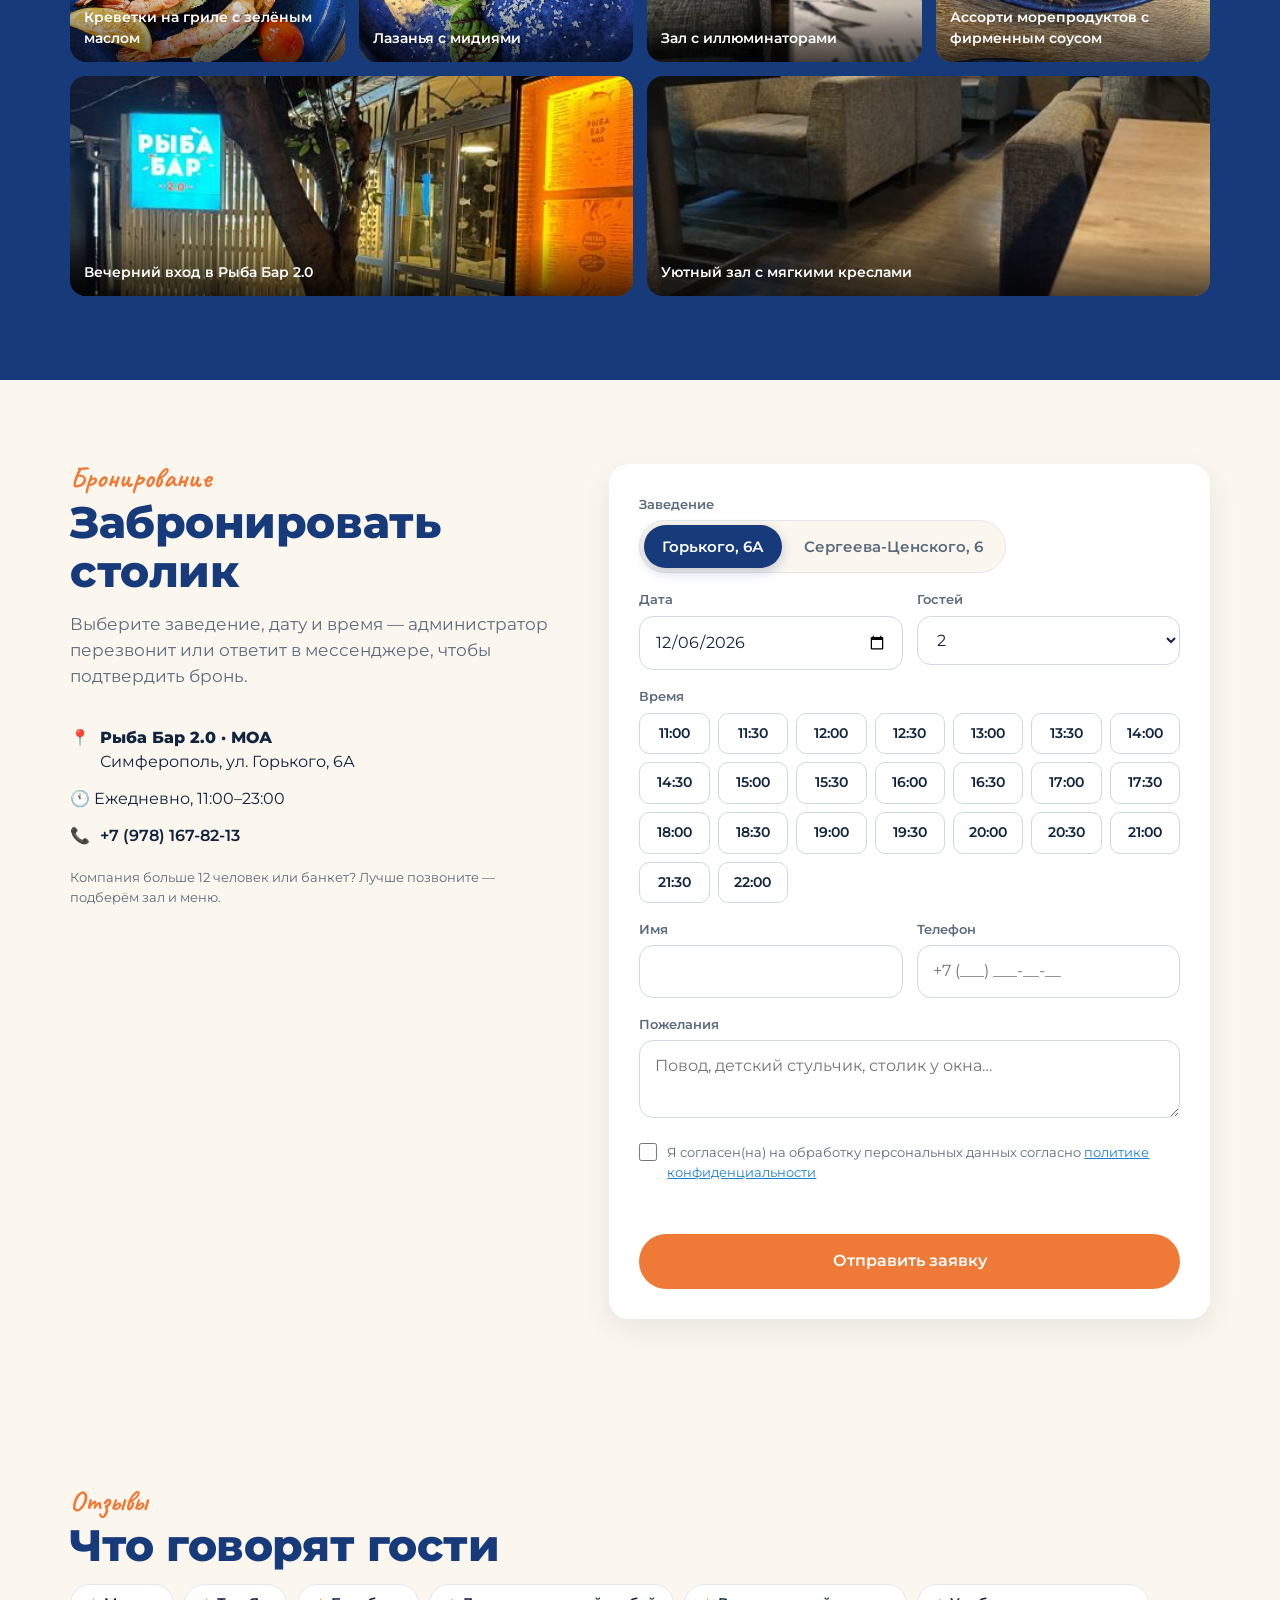
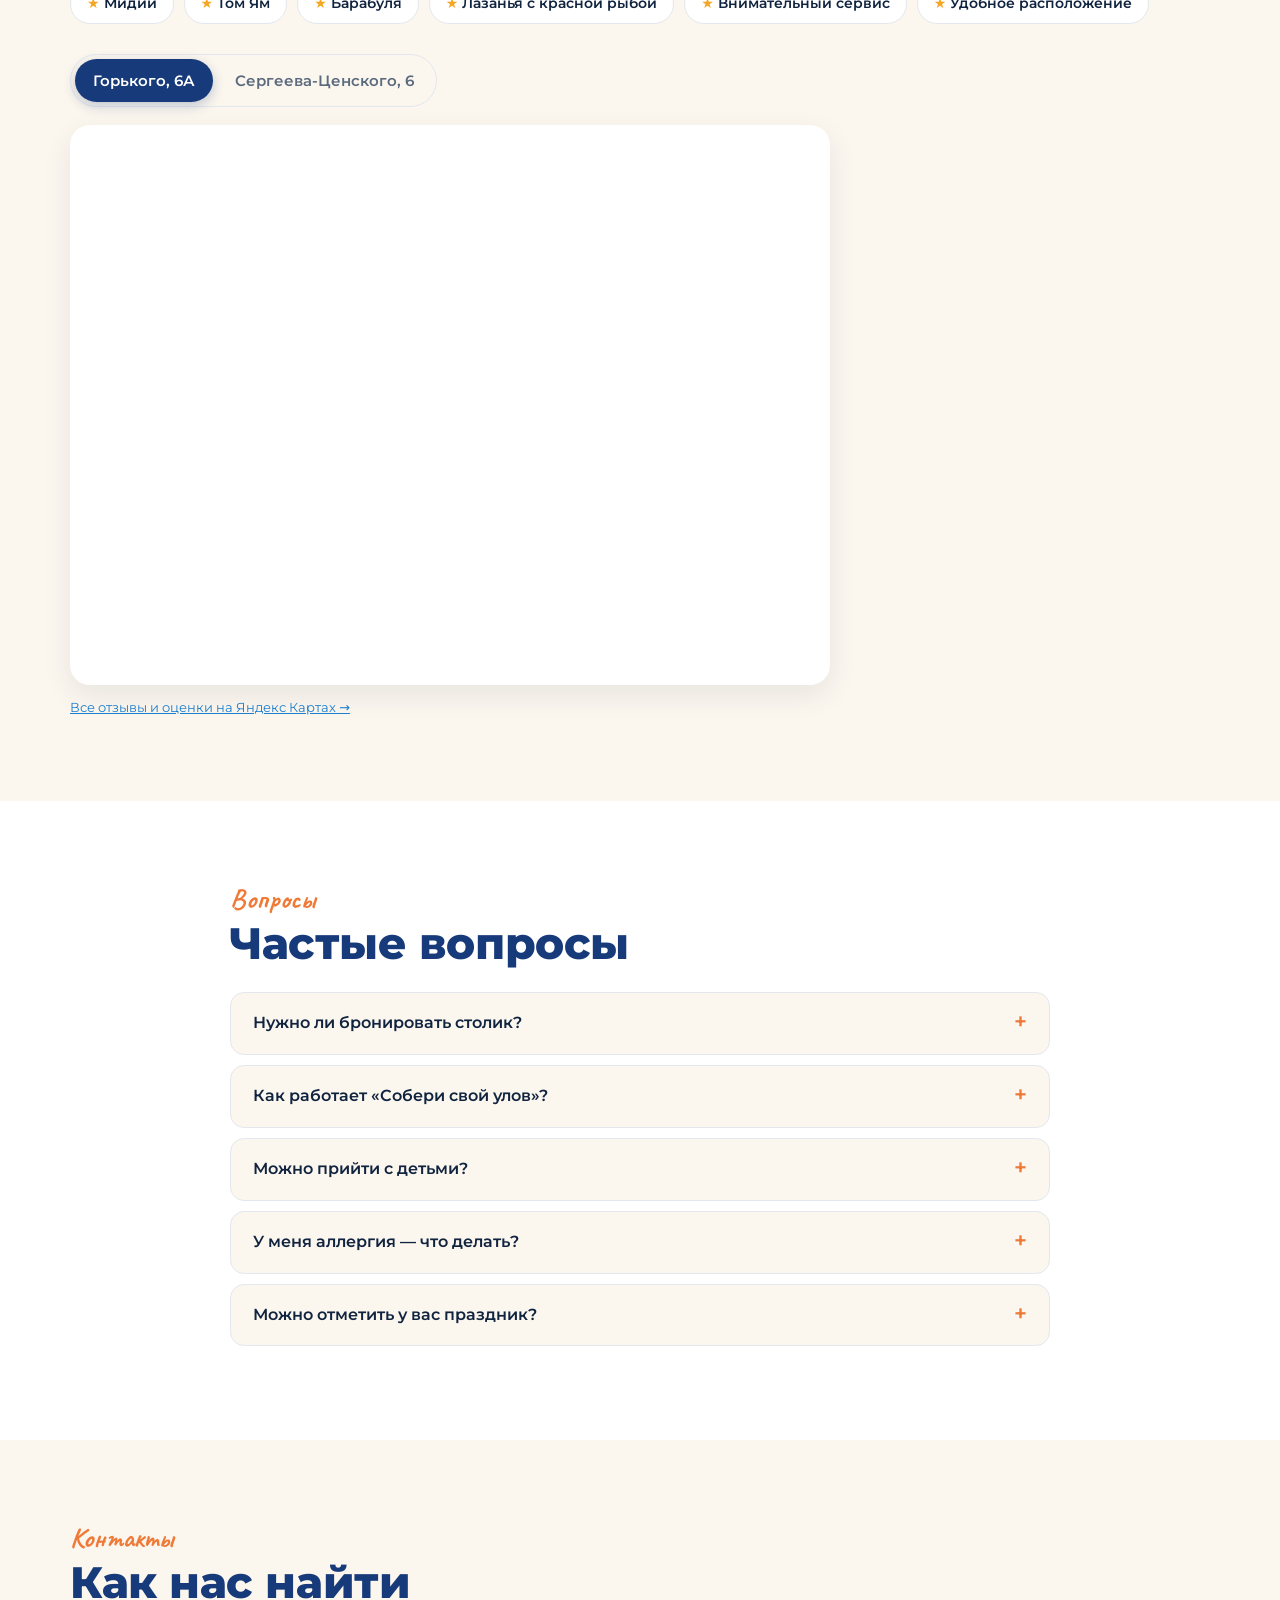
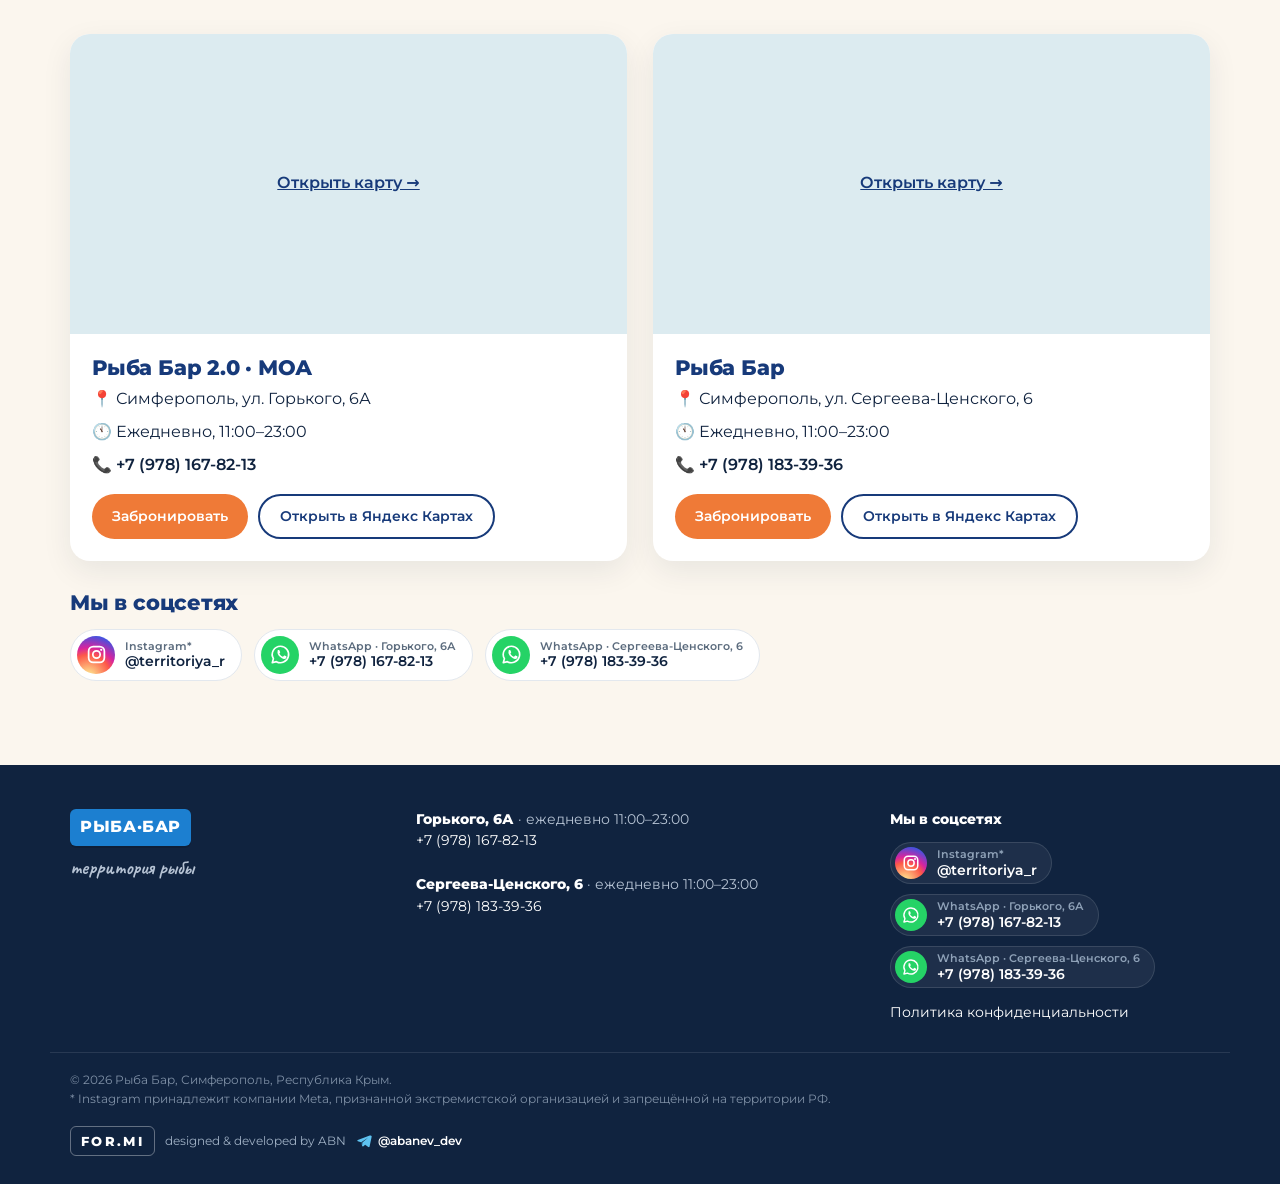
==== commit 59fc9b04: "Иконки соцсетей с адресами и подпись FOR.MI в подвале - Instagram и WhatsApp обоих заведений с иконк" ====
--- a/index.html
+++ b/index.html
@@ -40,6 +40,11 @@
  <symbol id="i-boat" viewBox="0 0 64 64" fill="none" stroke="currentColor" stroke-width="2.2" stroke-linecap="round" stroke-linejoin="round"><path d="M30 6v40M30 8L13 40h17M34 14l16 26H34M30 6h8l-2 4h-6M7 46h50l-7 9H14zM4 60c5-3 9-3 14 0s9 3 14 0 9-3 14 0 9 3 14 0"/></symbol>
  <symbol id="i-sun" viewBox="0 0 64 64" fill="none" stroke="currentColor" stroke-width="2.2" stroke-linecap="round"><circle cx="32" cy="32" r="12"/><path d="M32 6v8M32 50v8M6 32h8M50 32h8M13.6 13.6l5.7 5.7M44.7 44.7l5.7 5.7M13.6 50.4l5.7-5.7M44.7 19.3l5.7-5.7M26 28c2-3 5-4 8-3"/></symbol>
  <symbol id="i-chef" viewBox="0 0 64 64" fill="none" stroke="currentColor" stroke-width="2.2" stroke-linecap="round" stroke-linejoin="round"><path d="M20 38c-8 0-12-6-10-12 2-5 8-7 12-4 1-7 7-11 13-9 5-5 15-2 16 6 6-1 10 5 8 11-2 5-6 7-11 7M20 38v16h26V38M20 46h26M28 38v8M36 38v8"/></symbol>
+ <!-- Иконки соцсетей -->
+ <symbol id="s-ig" viewBox="0 0 24 24"><rect x="3" y="3" width="18" height="18" rx="5.2" fill="none" stroke="currentColor" stroke-width="2"/><circle cx="12" cy="12" r="4.2" fill="none" stroke="currentColor" stroke-width="2"/><circle cx="17.4" cy="6.6" r="1.3" fill="currentColor"/></symbol>
+ <symbol id="s-wa" viewBox="0 0 24 24"><path d="M12 2.6a9.4 9.4 0 0 0-8.1 14.2L2.6 21.4l4.7-1.2A9.4 9.4 0 1 0 12 2.6z" fill="none" stroke="currentColor" stroke-width="1.9" stroke-linejoin="round"/><path d="M8.7 7.4c.3-.5.6-.5.9-.5h.6c.2 0 .5.1.6.4l.8 1.9c.1.3 0 .5-.1.7l-.6.7c-.1.2-.2.4 0 .6.4.8 1 1.5 1.7 2.1.6.5 1.3.9 2 1.2.2.1.5 0 .6-.1l.8-1c.2-.2.4-.3.7-.2l1.8.9c.3.1.4.3.4.6 0 .6-.2 1.4-.8 1.8-.6.5-1.5.7-2.4.5-1.4-.3-2.8-1.1-4-2.1s-2.2-2.3-2.8-3.6c-.4-.9-.5-1.9-.2-2.8z" fill="currentColor"/></symbol>
+ <symbol id="s-tg" viewBox="0 0 24 24"><path d="M21.6 3.4L2.7 10.6c-.9.4-.9 1.6.1 1.9l4.7 1.5 1.8 5.6c.2.8 1.2 1 1.8.4l2.6-2.5 4.8 3.5c.7.5 1.7.1 1.9-.8l3.1-14.6c.2-1-.7-1.7-1.6-1.3zM9.6 14.3l-.4 4-1.4-4.6 10.1-6.4z" fill="currentColor"/></symbol>
+ <symbol id="s-vk" viewBox="0 0 24 24"><path d="M2.6 6.8h3.3c.3 3.1 1.7 5.2 3.1 5.7V6.8h3.1v3.5c1.4-.2 2.9-1.8 3.4-3.5h3.1c-.5 2.2-2.1 4.1-3.3 4.9 1.2.6 3.2 2.2 3.9 4.8h-3.4c-.6-1.7-2-3-3.7-3.2v3.2h-.4C6.4 16.5 3 13 2.6 6.8z" fill="currentColor"/></symbol>
 </svg>
 <a class="skip" href="#main">К содержимому</a>
 <div class="progress" id="progress" aria-hidden="true"><span class="progress-fish"><svg viewBox="0 0 42 24"><use href="#i-pfish"/></svg></span></div>
@@ -135,7 +140,7 @@
   <article class="ev"><span class="ev-ic" aria-hidden="true"><svg><use href="#i-chef"/></svg></span><h3>Гастроужины</h3><p>Сеты от шефа с сезонной рыбой и морепродуктами. Количество мест ограничено.</p></article>
   <article class="ev"><span class="ev-ic" aria-hidden="true"><svg><use href="#i-star"/></svg></span><h3>Ваш праздник</h3><p>День рождения, свидание или встреча с друзьями — подготовим стол и поможем с меню.</p></article>
  </div>
- <p class="ev-cta">Даты ближайших событий — в нашем <a id="igLink2" target="_blank" rel="noopener">Instagram*</a>. <a class="btn sm" href="#book">Забронировать место</a></p>
+ <div class="ev-cta"><span>Даты ближайших событий — в наших соцсетях:</span><span class="soc-list" data-social="ig"></span><a class="btn sm" href="#book">Забронировать место</a></div>
 </div></section>
 
 <section id="gallery" class="gal-sec"><div class="garland g-right" data-garland="5" aria-hidden="true"></div><div class="wrap"><div class="neon" aria-hidden="true"><svg class="neon-star"><use href="#i-star"/></svg><svg class="neon-shell"><use href="#i-shell"/></svg></div>
@@ -207,15 +212,19 @@
  <p class="kicker">Контакты</p>
  <h2>Как нас найти</h2>
  <div class="contacts" id="contactsList"></div>
+ <div class="social-row"><h3>Мы в соцсетях</h3><div class="soc-list" data-social="all"></div></div>
 </div></section>
 </main>
 
 <footer class="ftr"><div class="wrap ftr-in">
  <div><span class="logo-box small">РЫБА·БАР</span><p class="script light">территория рыбы</p></div>
  <div id="ftrLocs"></div>
- <div><a id="igLink" target="_blank" rel="noopener">Instagram* @territoriya_r</a><br><a href="privacy.html">Политика конфиденциальности</a></div>
+ <div><p class="ftr-h">Мы в соцсетях</p><div class="soc-list col" data-social="all"></div><p class="ftr-priv"><a href="privacy.html">Политика конфиденциальности</a></p></div>
 </div>
-<div class="wrap ftr-note">© <span id="yr"></span> Рыба Бар, Симферополь, Республика Крым.<br>* Instagram принадлежит компании Meta, признанной экстремистской организацией и запрещённой на территории РФ.</div>
+<div class="wrap ftr-note">
+ <p>© <span id="yr"></span> Рыба Бар, Симферополь, Республика Крым.<br>* Instagram принадлежит компании Meta, признанной экстремистской организацией и запрещённой на территории РФ.</p>
+ <p class="credit"><span class="formi">FOR.MI</span><span>designed &amp; developed by ABN</span><a href="https://t.me/abanev_dev" target="_blank" rel="noopener" aria-label="Telegram разработчика @abanev_dev"><svg aria-hidden="true"><use href="#s-tg"/></svg>@abanev_dev</a></p>
+</div>
 </footer>
 
 <button class="buoy" id="buoy" type="button" aria-label="Наверх"><svg viewBox="0 0 64 64" aria-hidden="true"><circle cx="32" cy="32" r="26" fill="#fff"/><path d="M32 6a26 26 0 0 1 18.4 7.6L41.9 22.1A14 14 0 0 0 32 18zM58 32a26 26 0 0 1-7.6 18.4L41.9 41.9A14 14 0 0 0 46 32zM32 58a26 26 0 0 1-18.4-7.6l8.5-8.5A14 14 0 0 0 32 46zM6 32a26 26 0 0 1 7.6-18.4l8.5 8.5A14 14 0 0 0 18 32z" fill="#e5492d"/><circle cx="32" cy="32" r="14" fill="none" stroke="#173a7a" stroke-width="2"/><circle cx="32" cy="32" r="26" fill="none" stroke="#173a7a" stroke-width="2"/></svg><span>наверх</span></button>
--- a/assets/style.css
+++ b/assets/style.css
@@ -304,12 +304,37 @@
 .contact-body h3{color:var(--navy);font-size:21px}
 .contact-body a:not(.btn){color:var(--ink);font-weight:600;text-decoration:none}
 
+/* соцсети */
+.soc-list{display:flex;flex-wrap:wrap;gap:12px}
+.soc-list.col{flex-direction:column;align-items:flex-start;gap:10px}
+.soc{display:inline-flex;align-items:center;gap:10px;text-decoration:none;color:var(--ink);background:#fff;border:1px solid var(--line);border-radius:999px;padding:6px 16px 6px 6px;transition:transform .2s,box-shadow .2s}
+.soc:hover{transform:translateY(-2px);box-shadow:0 8px 18px rgba(16,35,63,.12)}
+.soc-ic{width:38px;height:38px;flex:none;border-radius:50%;display:flex;align-items:center;justify-content:center;color:#fff}
+.soc-ic svg{width:21px;height:21px}
+.soc-ig .soc-ic{background:radial-gradient(circle at 30% 107%,#fdf497 0%,#fd5949 45%,#d6249f 60%,#285aeb 90%)}
+.soc-wa .soc-ic{background:#25d366}.soc-tg .soc-ic{background:#229ed9}.soc-vk .soc-ic{background:#0077ff}
+.soc-txt{display:flex;flex-direction:column;line-height:1.2;font-weight:600;font-size:14px}
+.soc-txt small{font-size:11px;font-weight:600;color:var(--mut)}
+.social-row{margin-top:30px}
+.social-row h3{color:var(--navy);margin-bottom:14px;font-size:21px}
+.ftr .soc{background:rgba(255,255,255,.06);border-color:rgba(255,255,255,.12);color:#fff;padding:4px 14px 4px 4px}
+.ftr .soc-ic{width:32px;height:32px}.ftr .soc-ic svg{width:18px;height:18px}
+.ftr .soc-txt small{color:#8fa2b8}
+.ftr-h{color:#fff;font-weight:800;margin-bottom:12px}
+.ftr-priv{margin-top:14px}
+.ev-cta .soc-list{flex:none}
+
 /* подвал */
 .ftr{background:var(--ink);color:#b6c3d4;padding:44px 0 28px;font-size:14px}
 .ftr a{color:#fff;text-decoration:none}
 .ftr-in{display:grid;grid-template-columns:1fr 1.4fr 1fr;gap:26px;align-items:start}
 .ftr .script{font-size:20px;margin-top:6px}
-.ftr-note{margin-top:28px;padding-top:18px;border-top:1px solid rgba(255,255,255,.1);font-size:12px;color:#7f90a6}
+.ftr-note{margin-top:28px;padding-top:18px;border-top:1px solid rgba(255,255,255,.1);font-size:12px;color:#7f90a6;display:flex;justify-content:space-between;align-items:center;gap:18px;flex-wrap:wrap}
+.credit{display:flex;align-items:center;gap:10px;flex-wrap:wrap;color:#9fb0c4;font-size:12px}
+.formi{font-weight:800;letter-spacing:.18em;color:#fff;font-size:13px;padding:4px 10px;border:1px solid rgba(255,255,255,.35);border-radius:6px}
+.credit a{display:inline-flex;align-items:center;gap:6px;color:#fff;font-weight:600}
+.credit a svg{width:16px;height:16px;color:#5ec2f0}
+.credit a:hover{color:#5ec2f0}
 
 /* мобильная панель */
 .mbar{display:none}
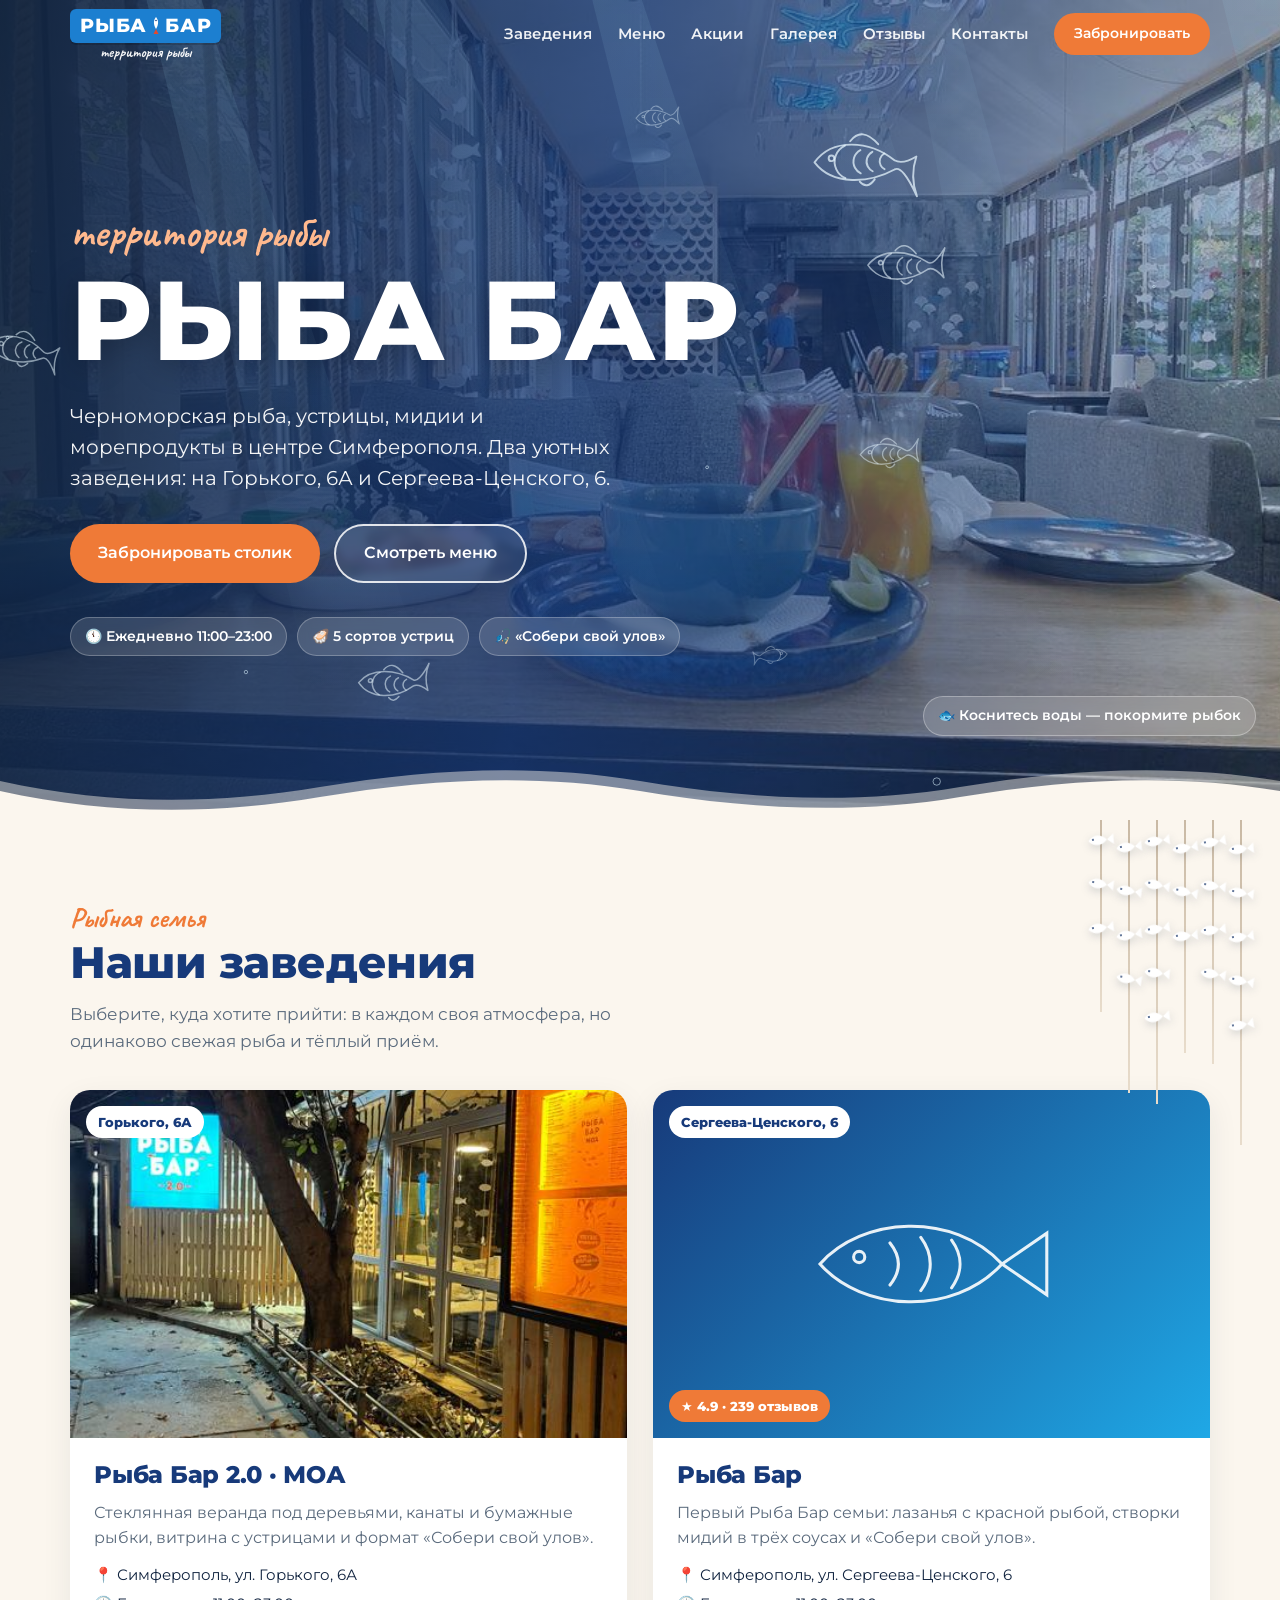
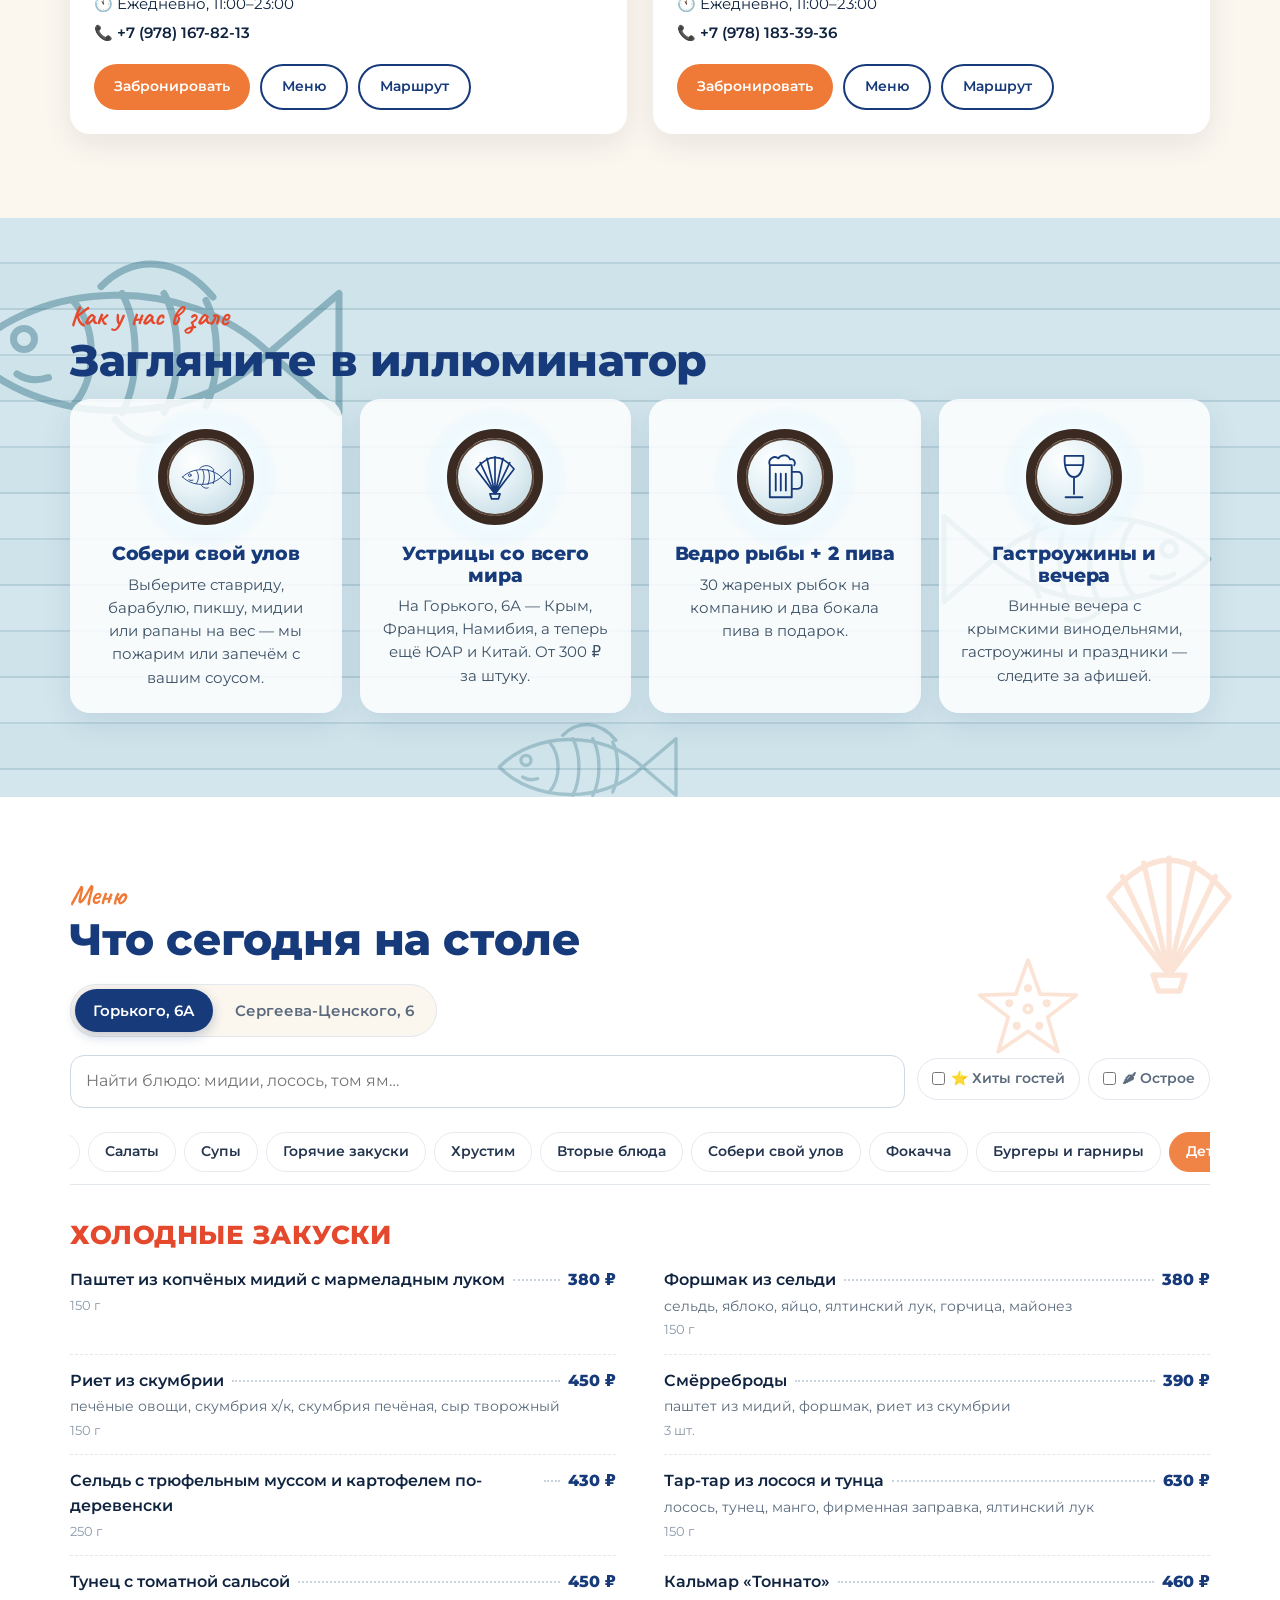
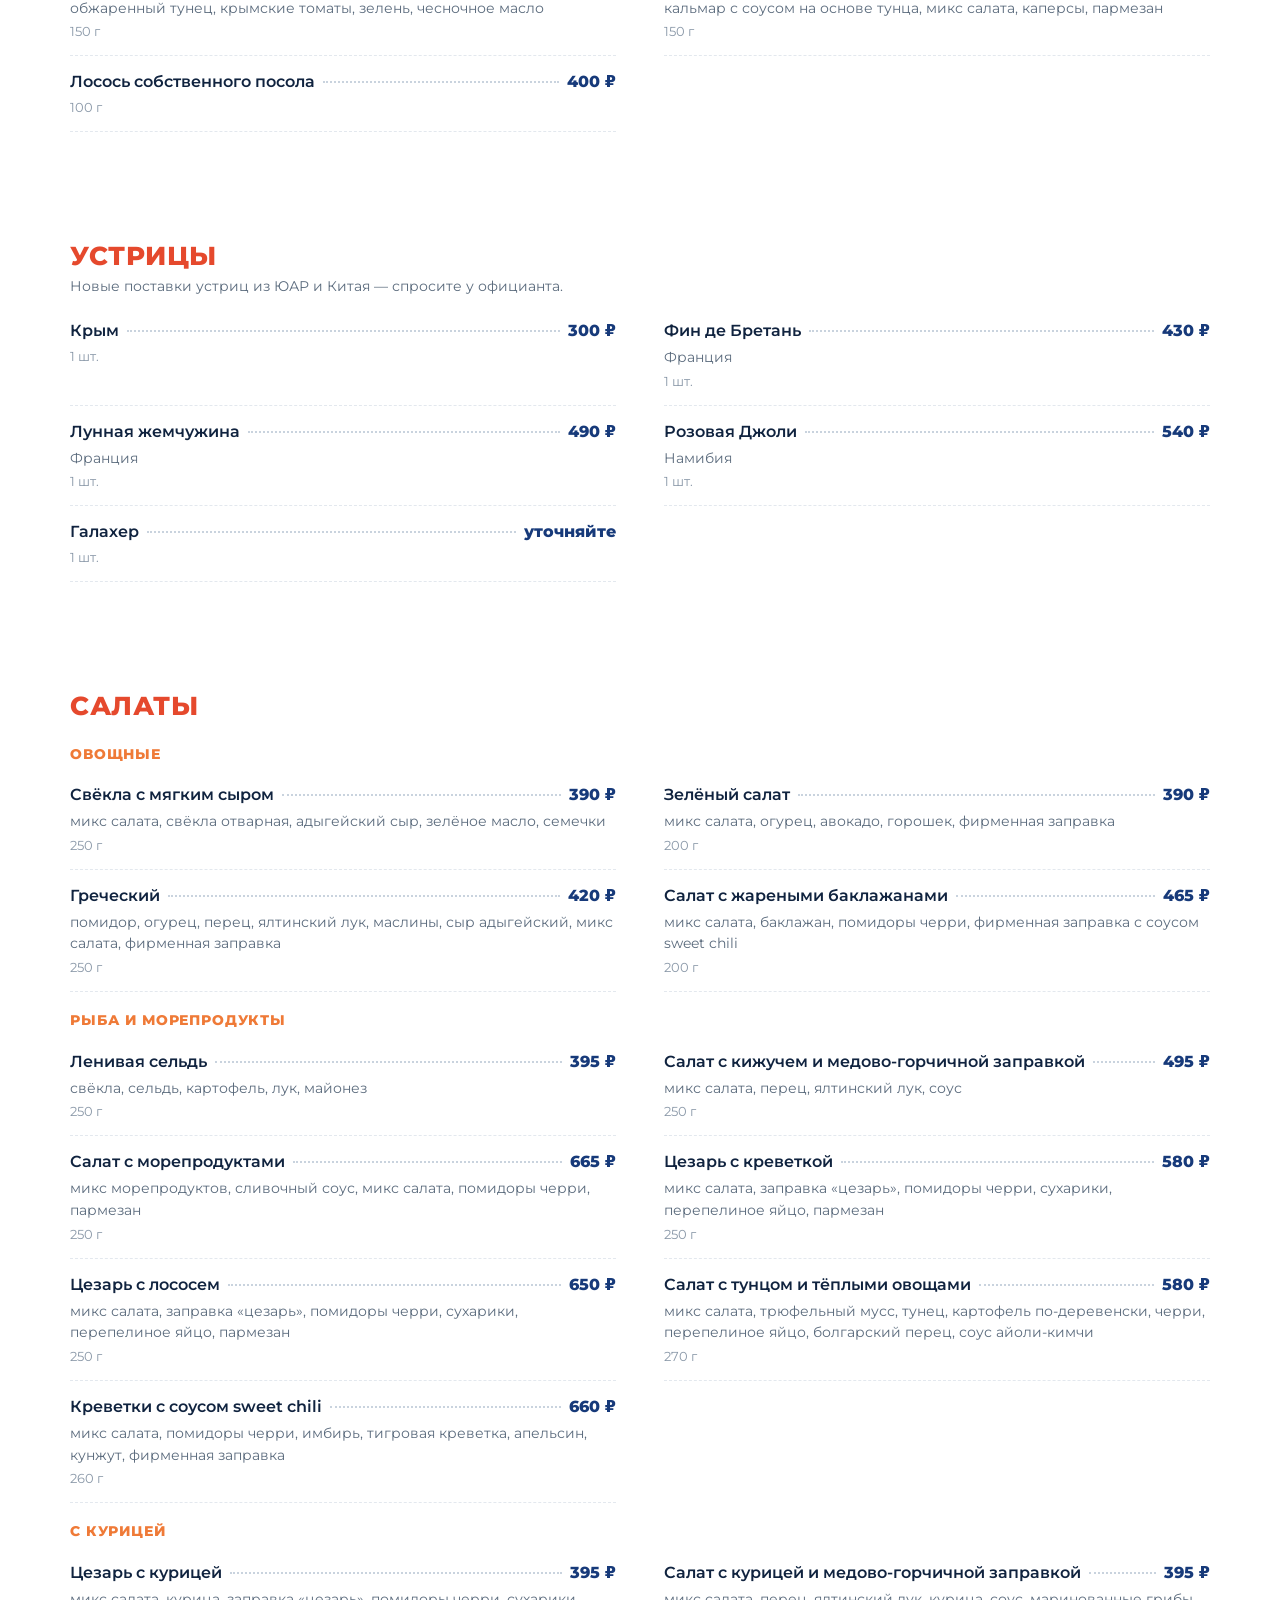
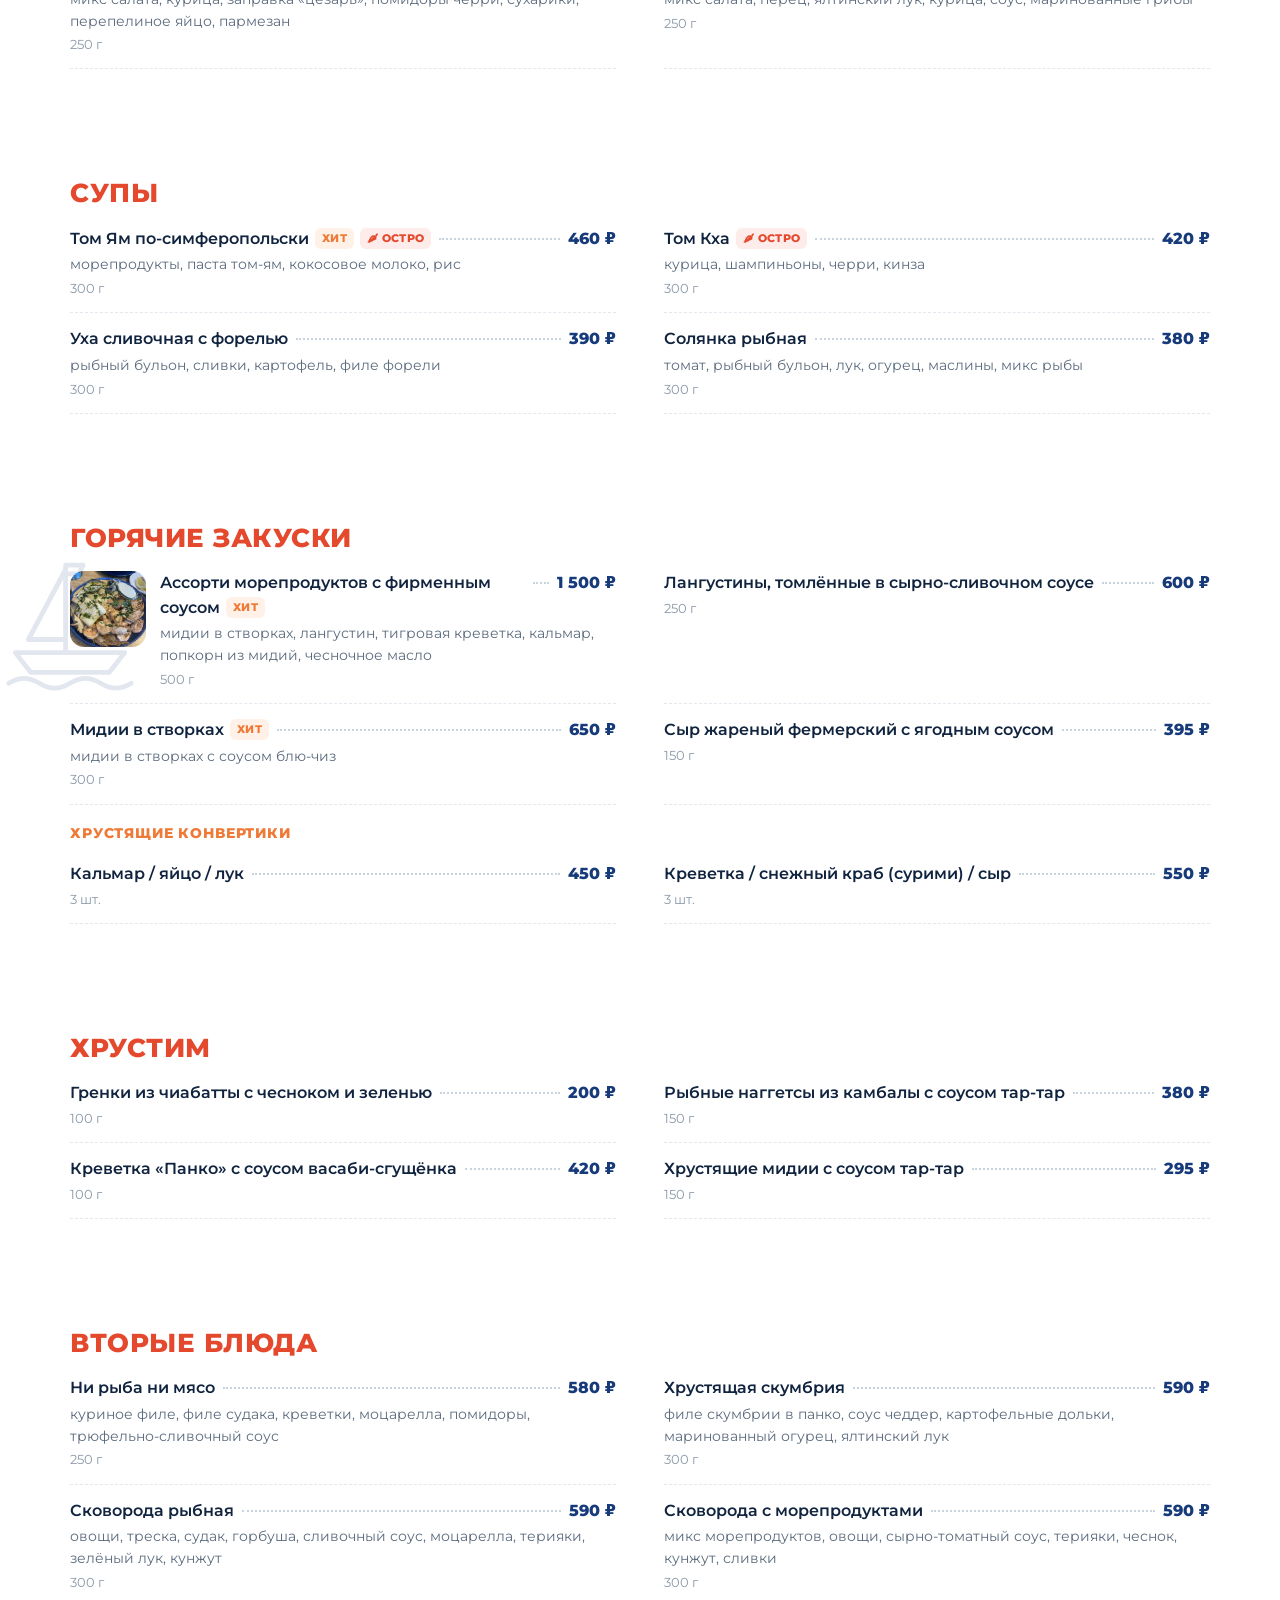
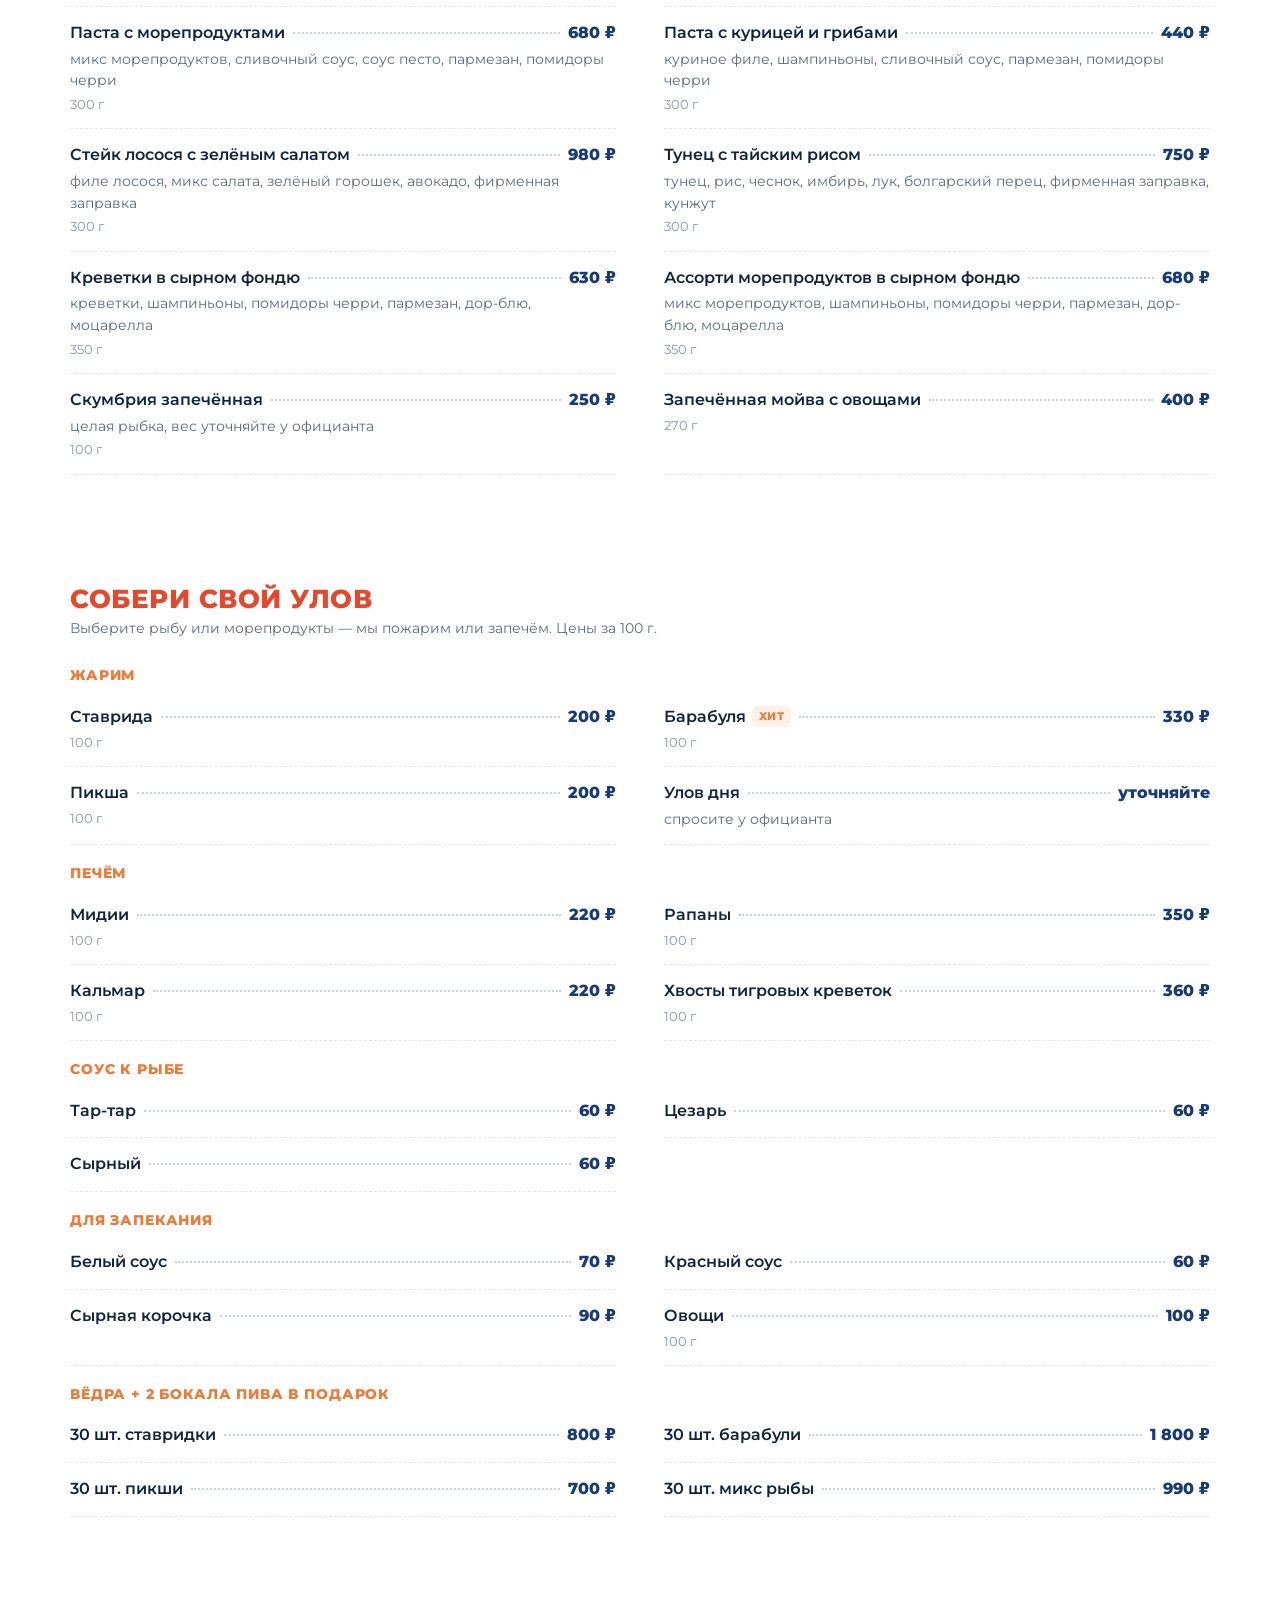
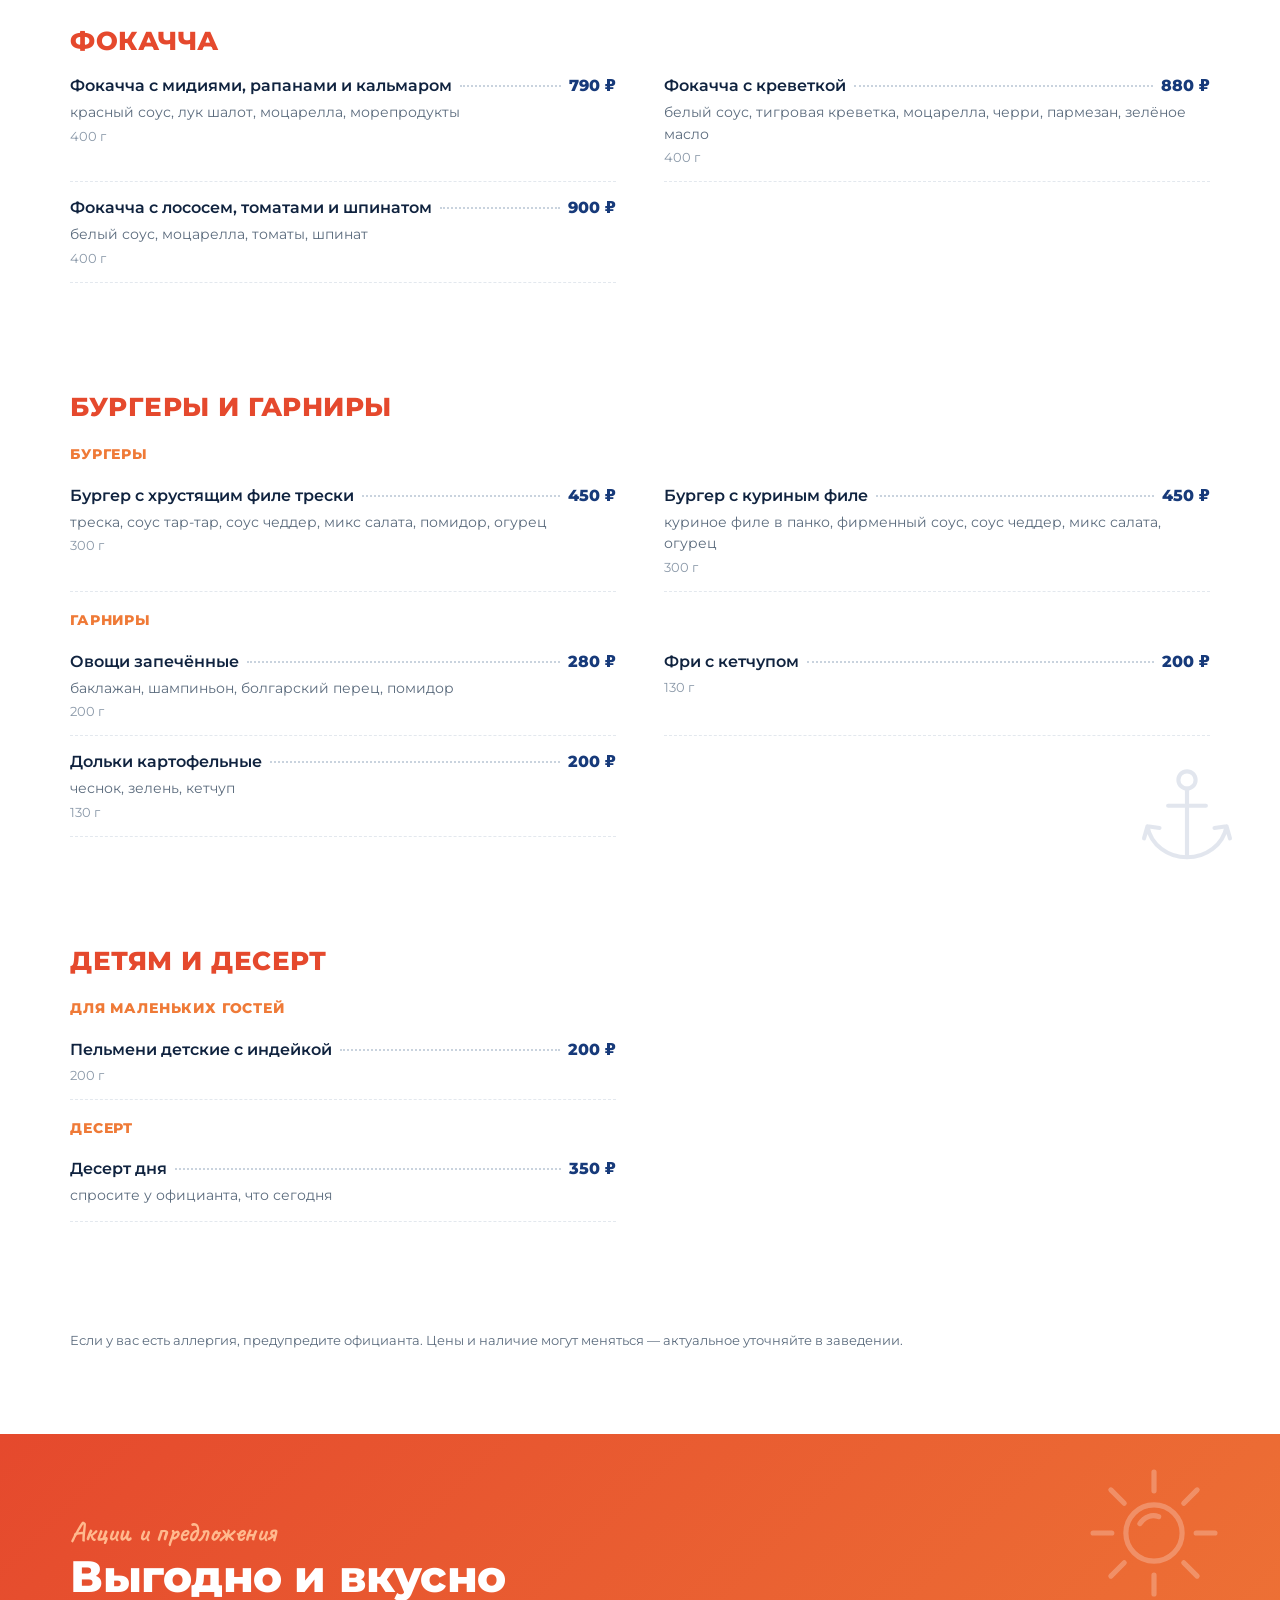
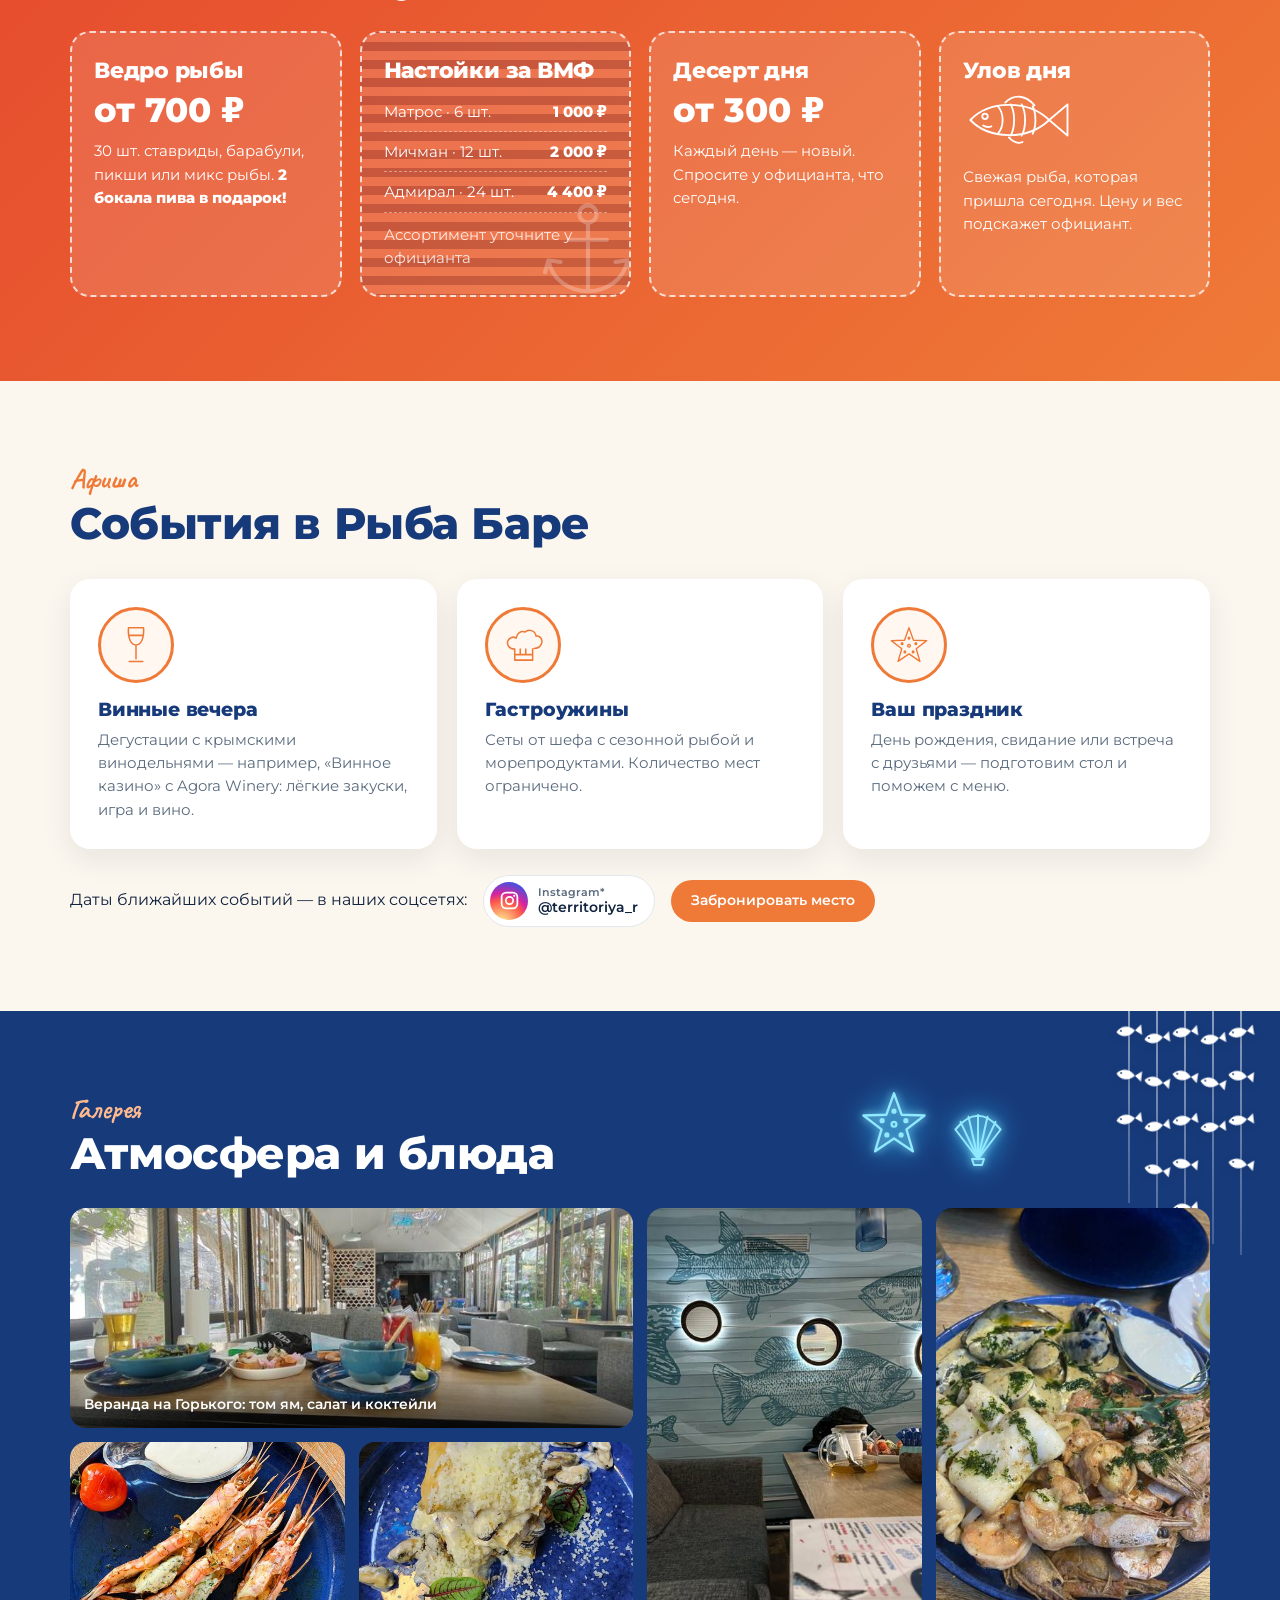
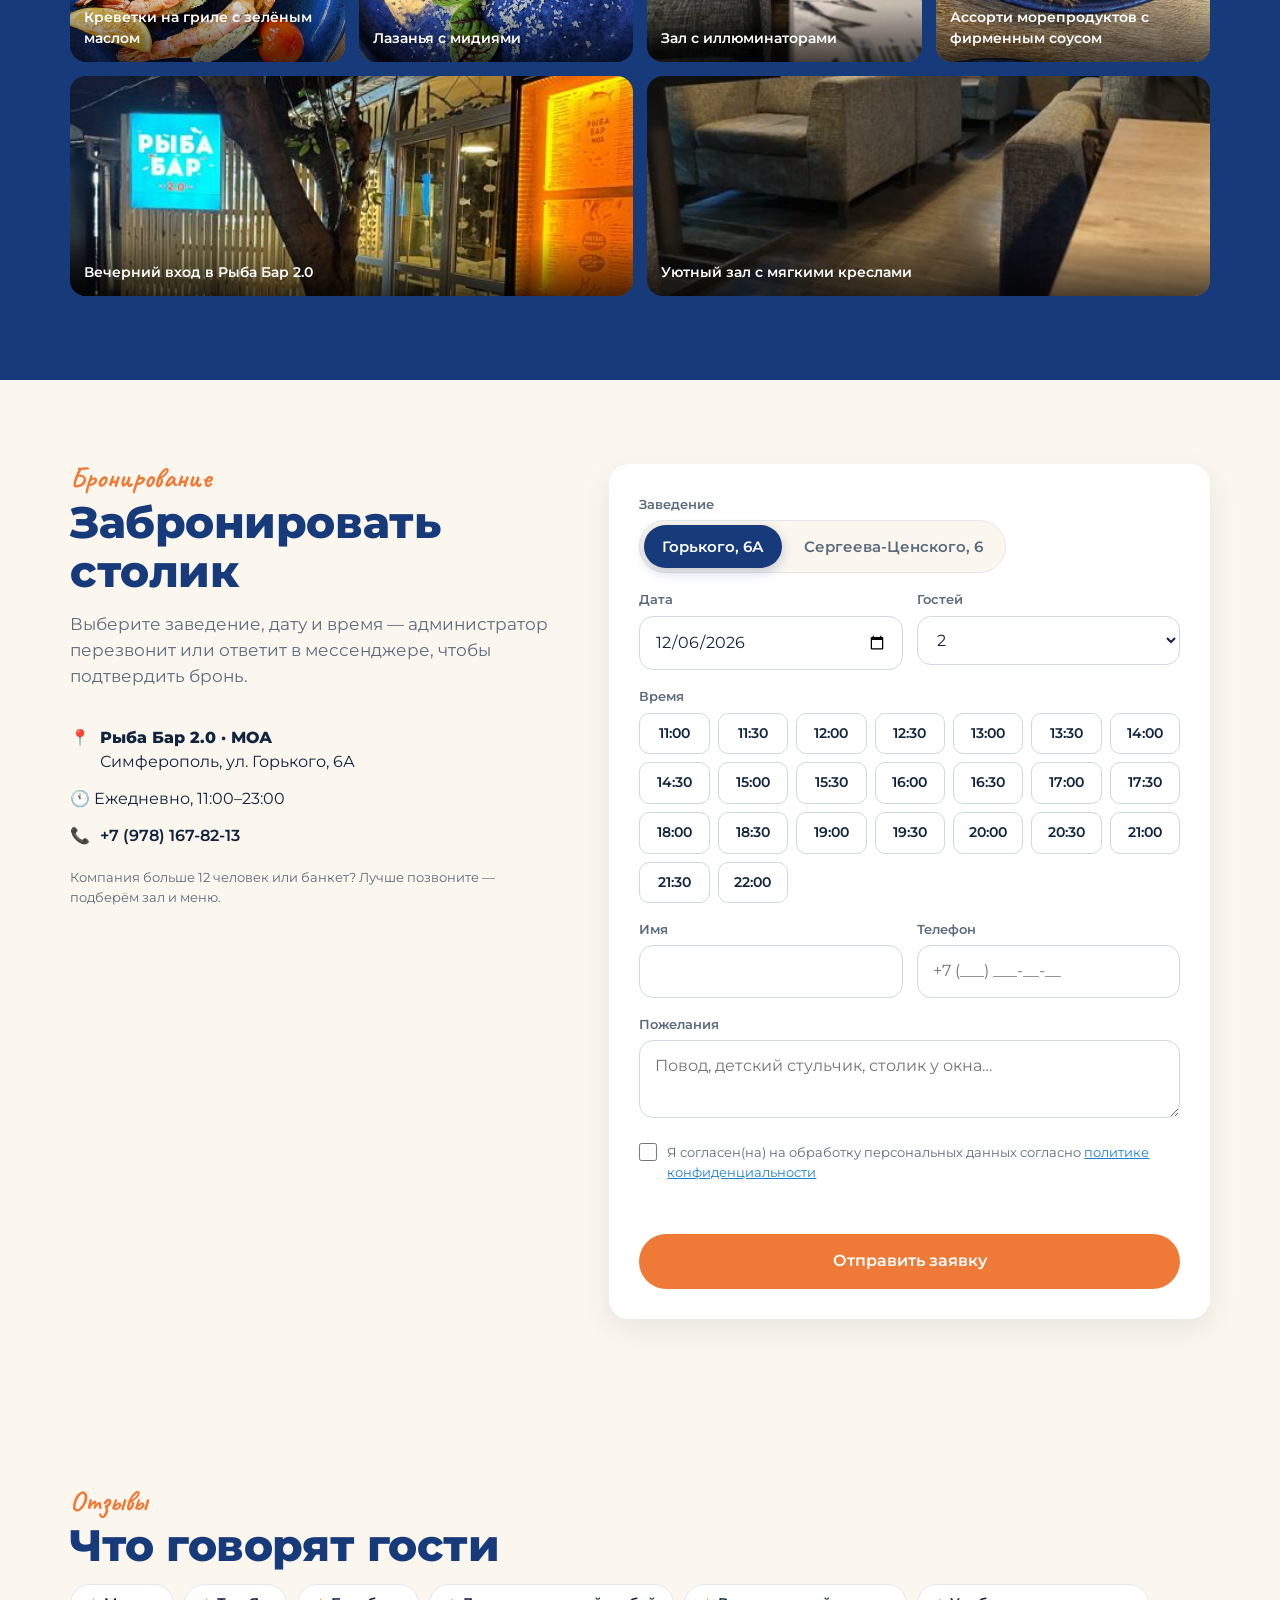
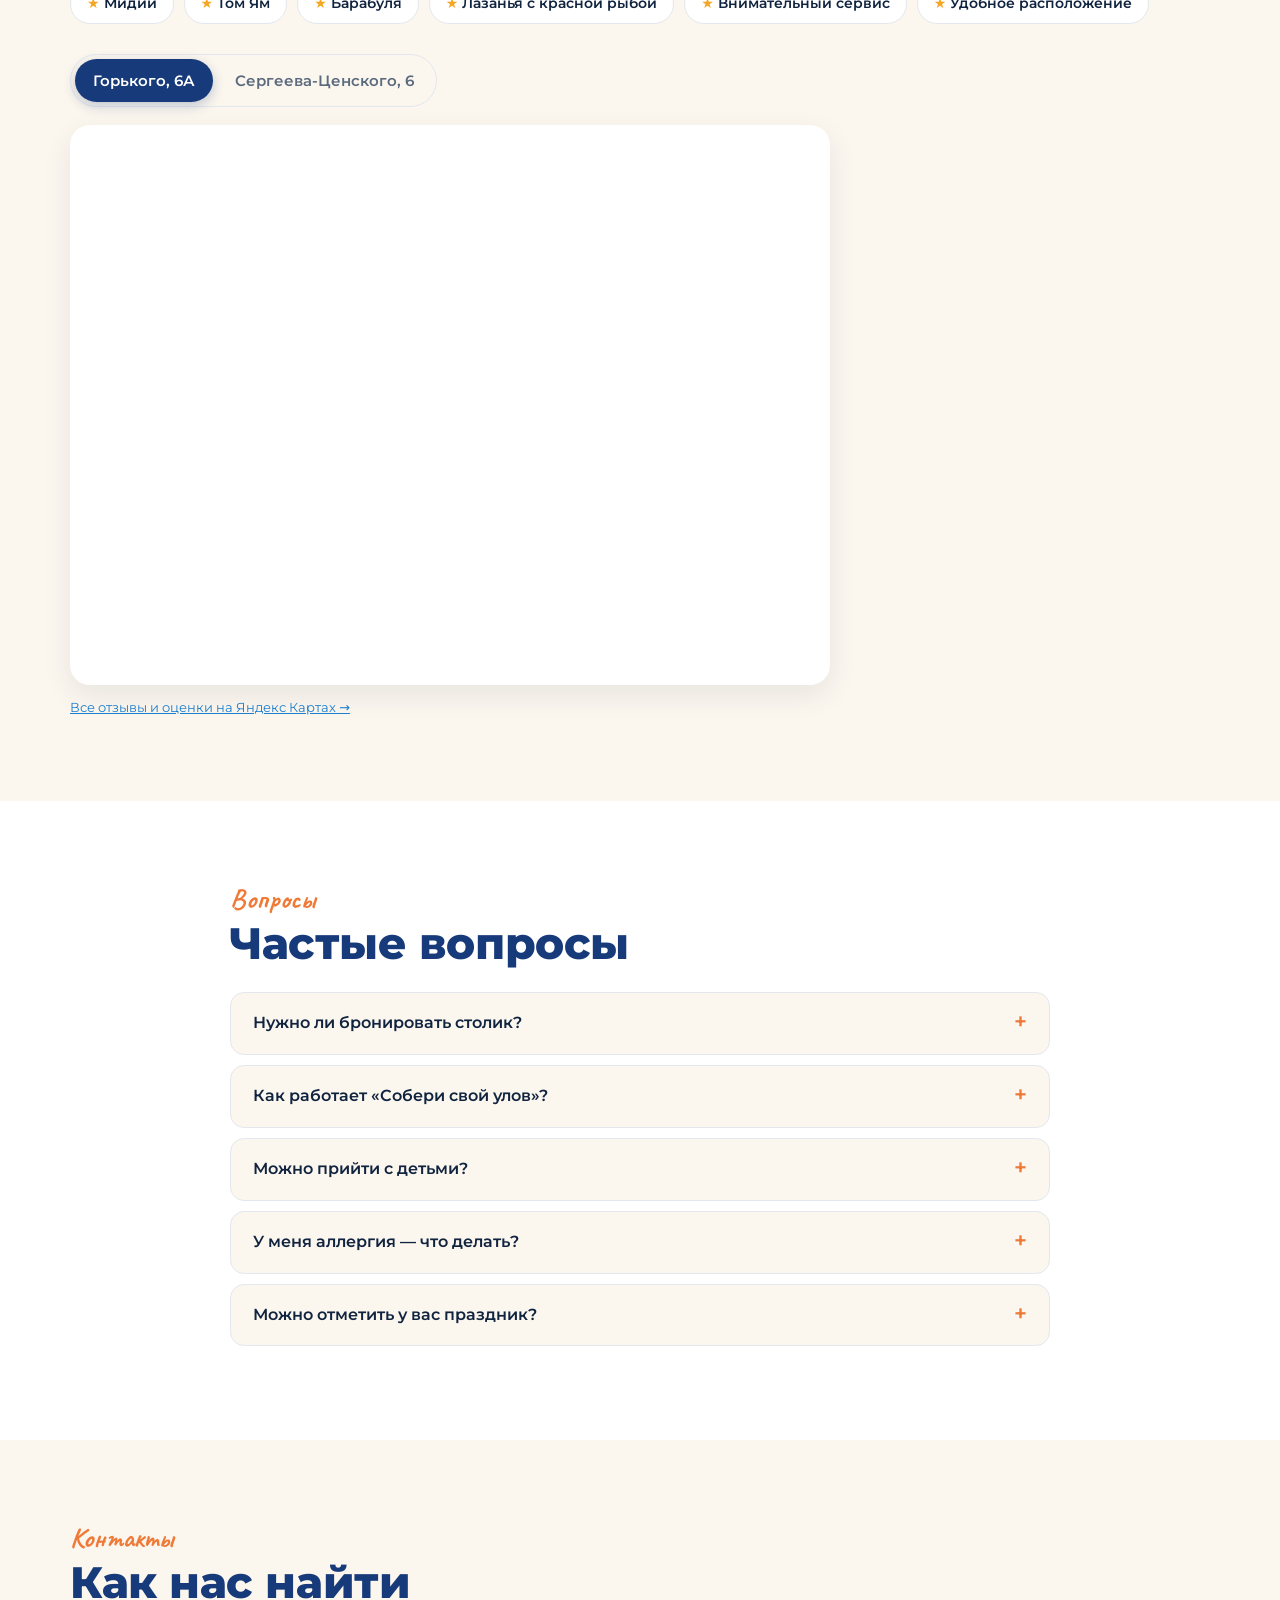
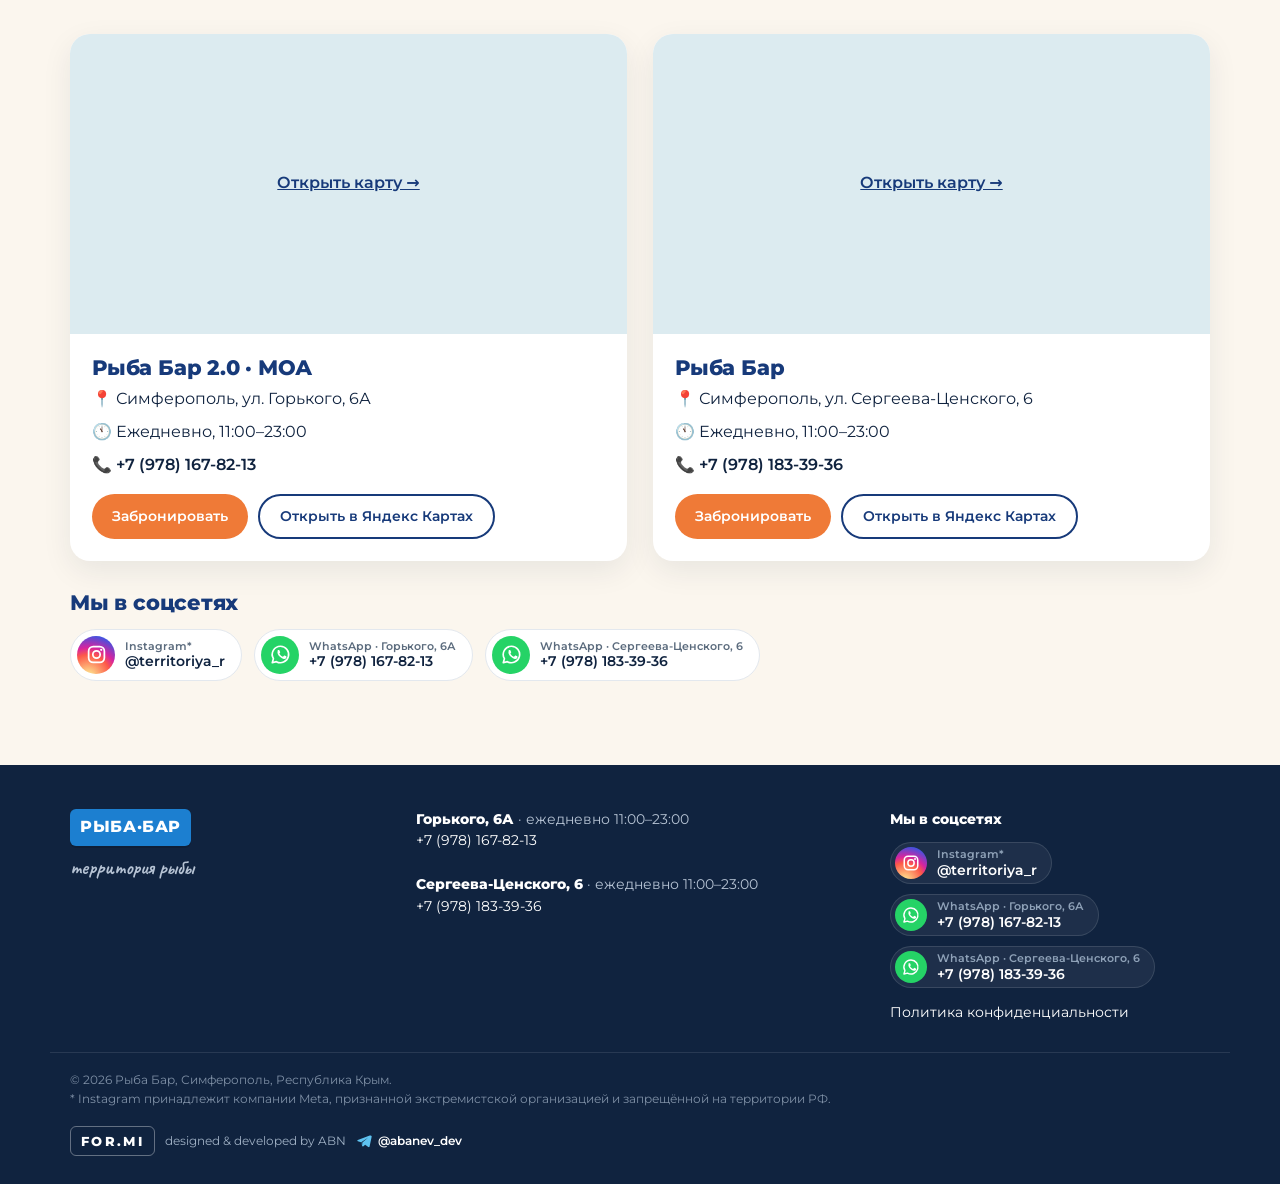
==== commit 65f1ea7b: "Подготовка к публикации на GitHub Pages - .nojekyll, абсолютные og:url / og:image для превью ссылки " ====
--- a/index.html
+++ b/index.html
@@ -10,7 +10,12 @@
 <meta property="og:locale" content="ru_RU">
 <meta property="og:title" content="Рыба Бар — территория рыбы в Симферополе">
 <meta property="og:description" content="Устрицы, мидии, черноморская рыба и «Собери свой улов». Два заведения в центре. Забронируйте столик онлайн.">
-<meta property="og:image" content="assets/photos/veranda.jpg"><!-- TODO: абсолютный URL после выбора домена -->
+<meta property="og:site_name" content="Рыба Бар">
+<meta property="og:url" content="https://mmaemi77-ctrl.github.io/territoriya/">
+<meta property="og:image" content="https://mmaemi77-ctrl.github.io/territoriya/assets/photos/veranda.jpg"><!-- при переезде на свой домен — заменить адрес -->
+<meta property="og:image:width" content="1280"><meta property="og:image:height" content="576">
+<meta name="twitter:card" content="summary_large_image">
+<meta name="robots" content="noindex, nofollow"><!-- черновик для клиента: убрать эту строку при запуске сайта -->
 <link rel="icon" href="assets/favicon.svg" type="image/svg+xml">
 <link rel="preload" href="assets/fonts/montserrat-cyrillic-800-normal.woff2" as="font" type="font/woff2" crossorigin>
 <link rel="stylesheet" href="assets/style.css">
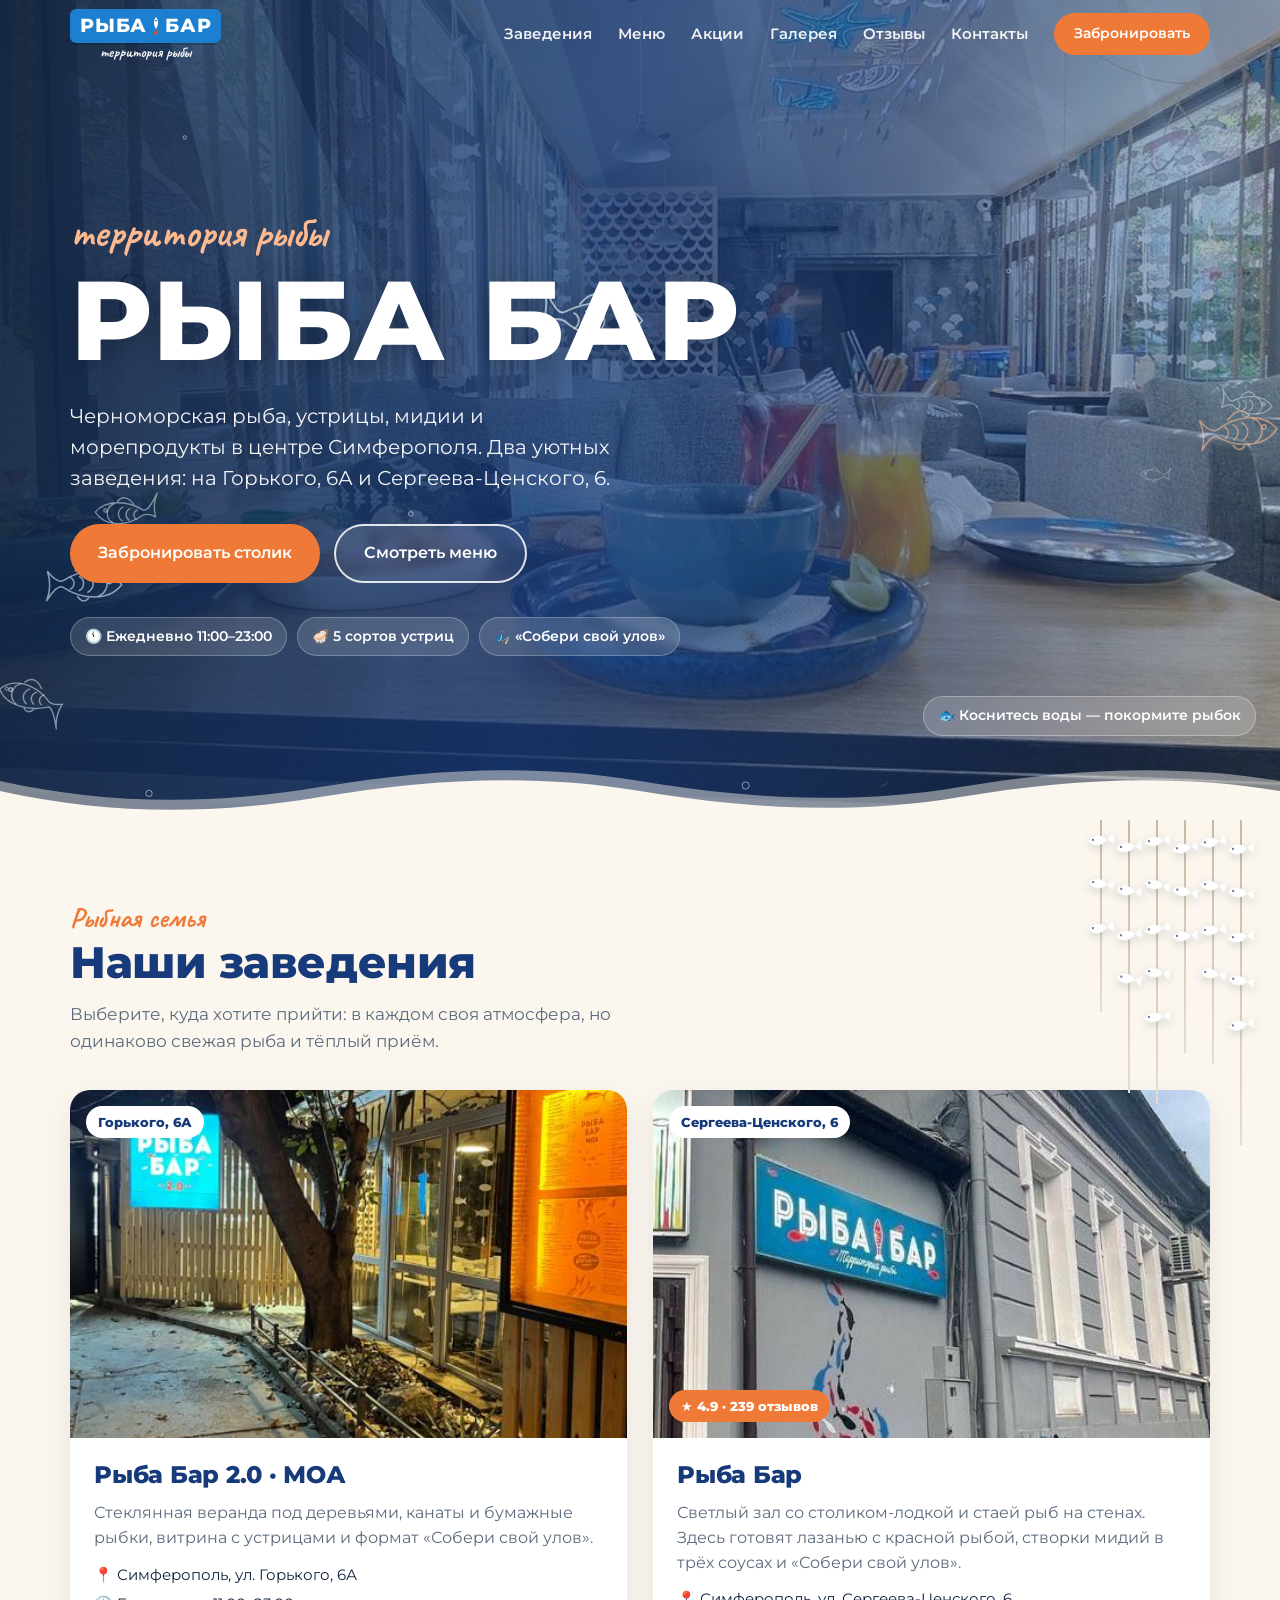
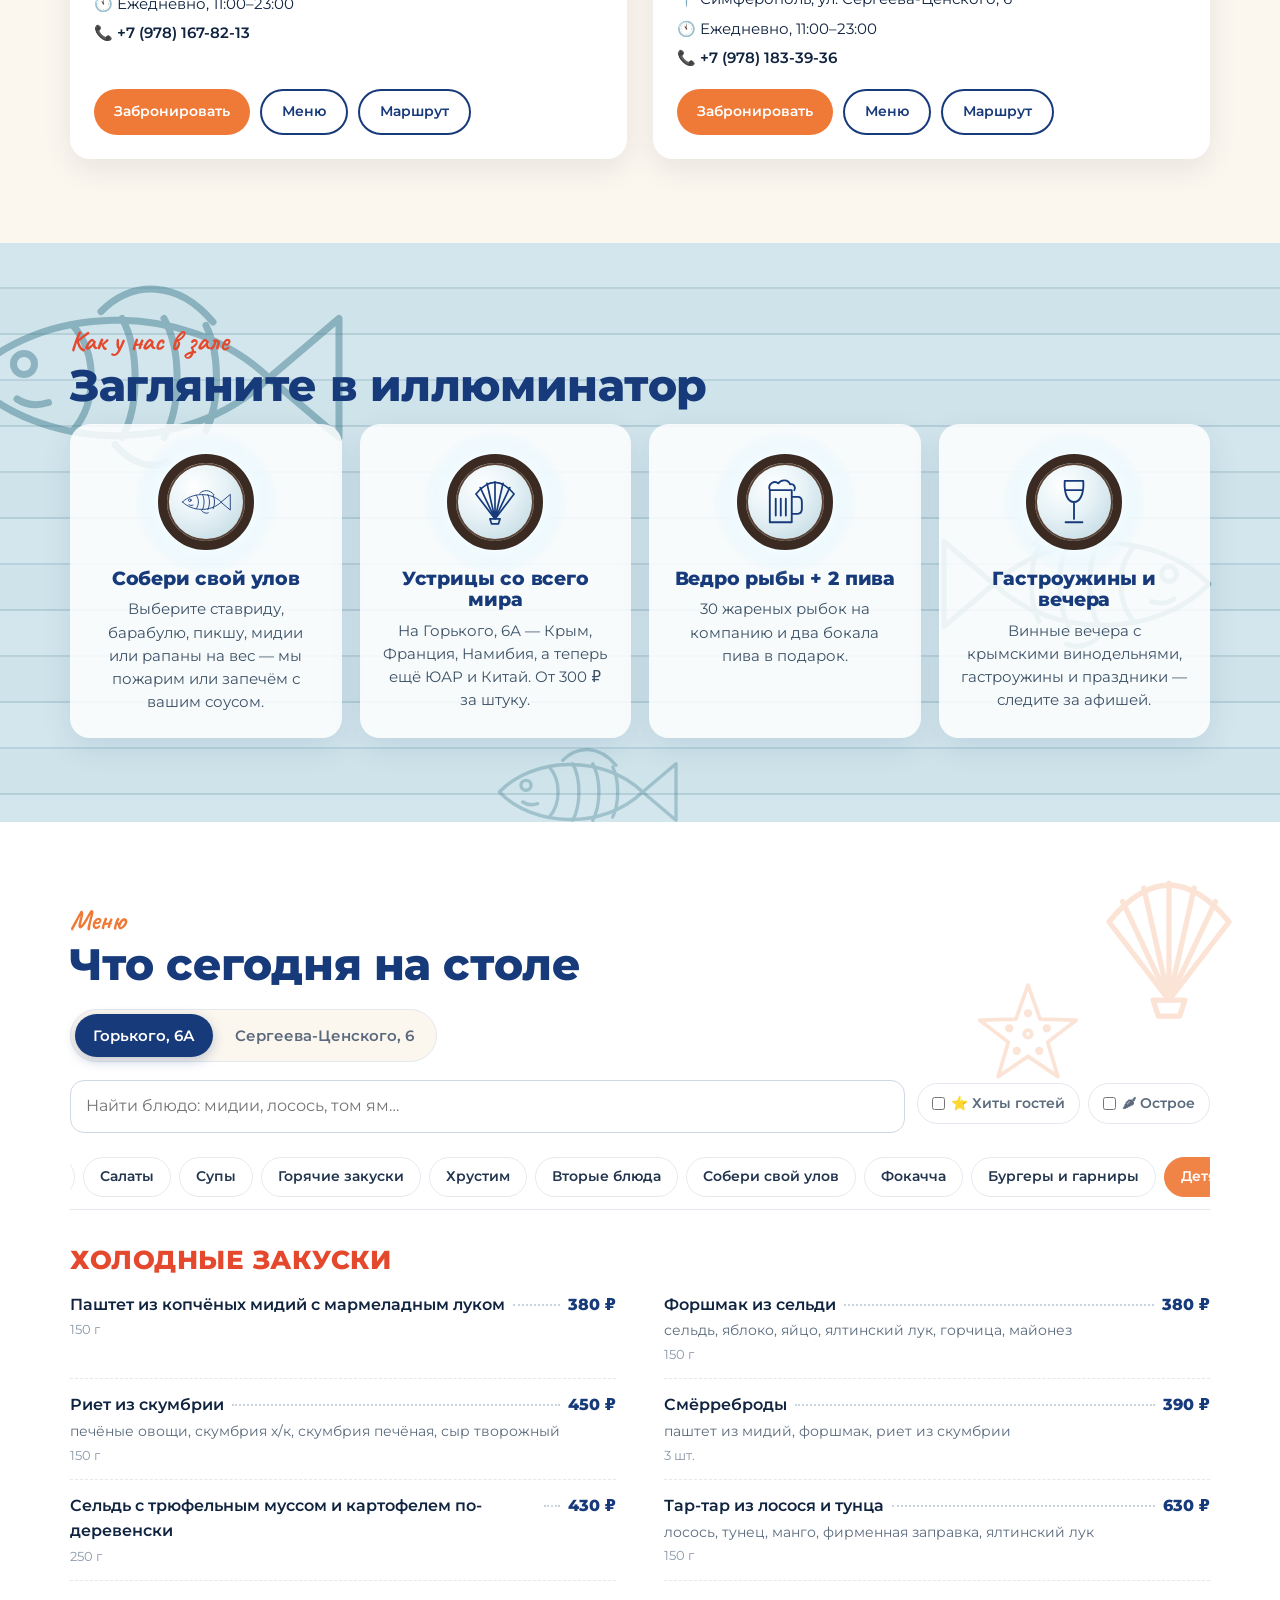
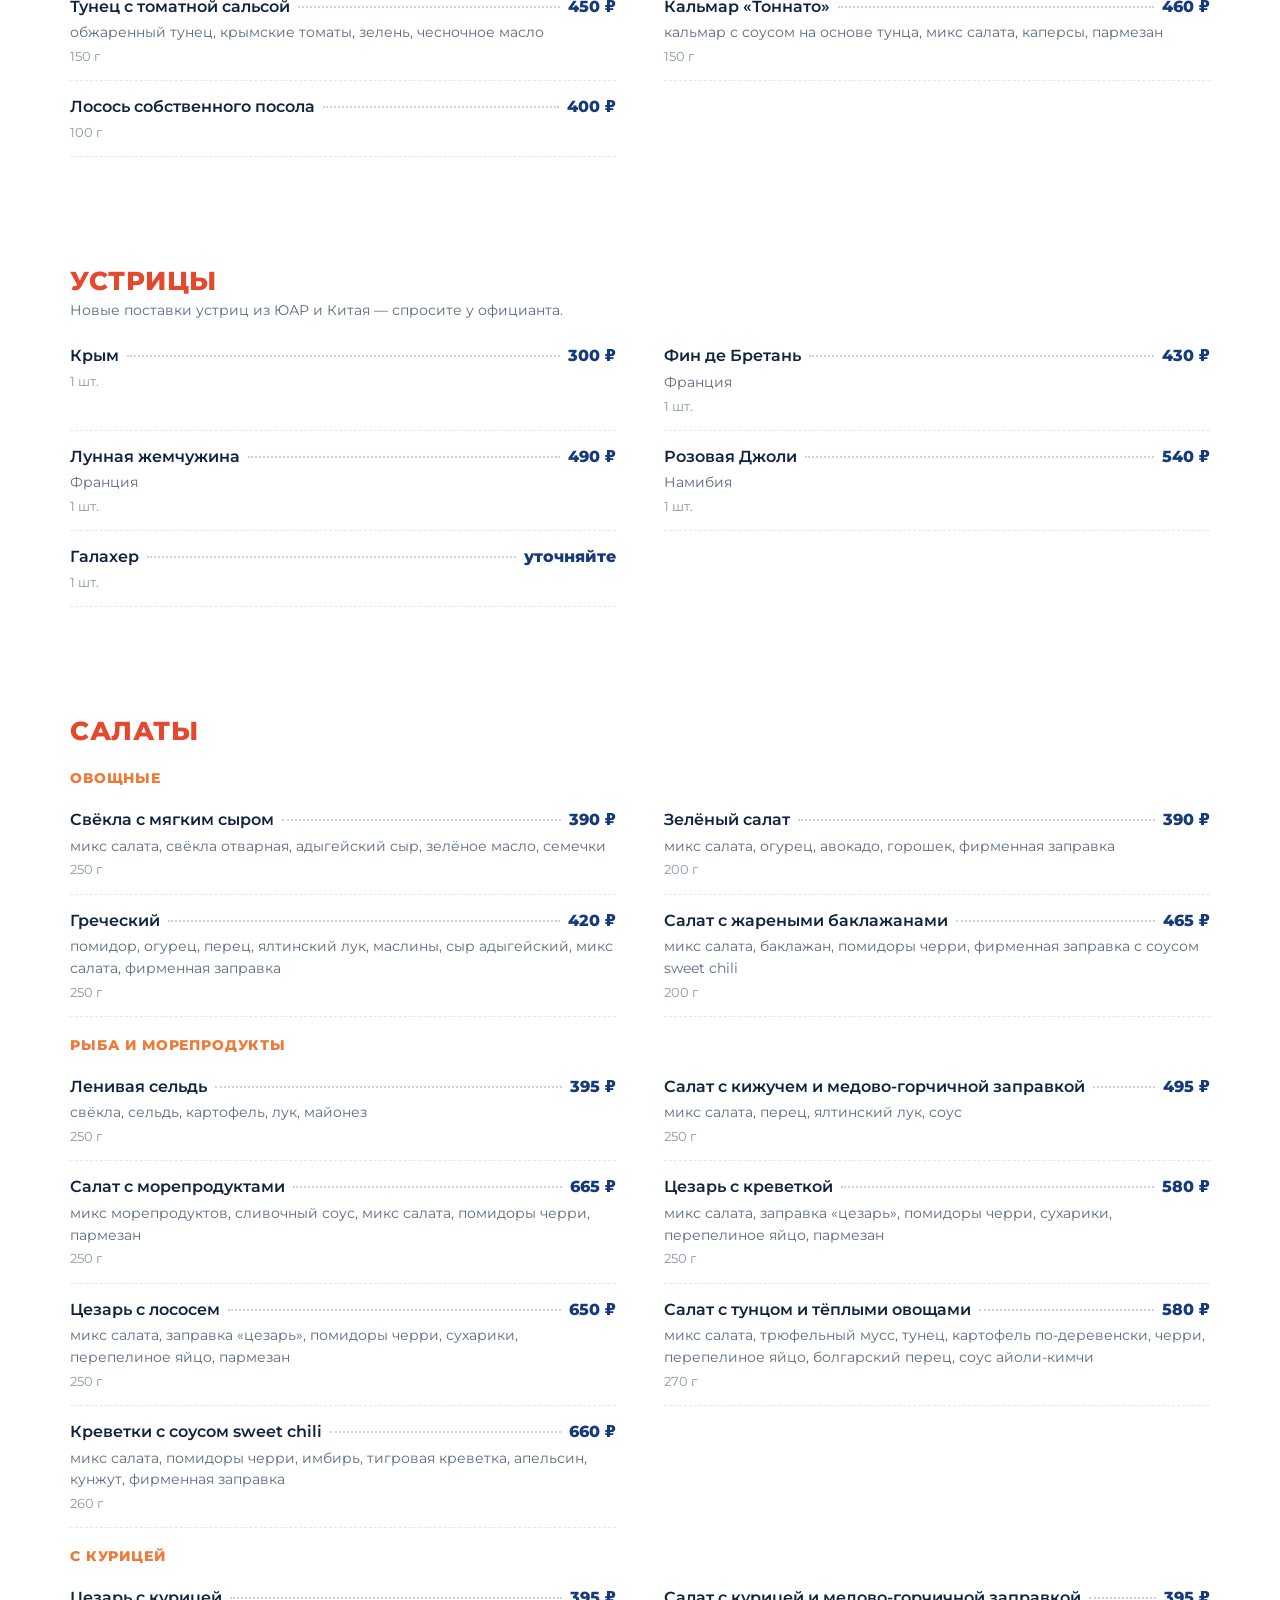
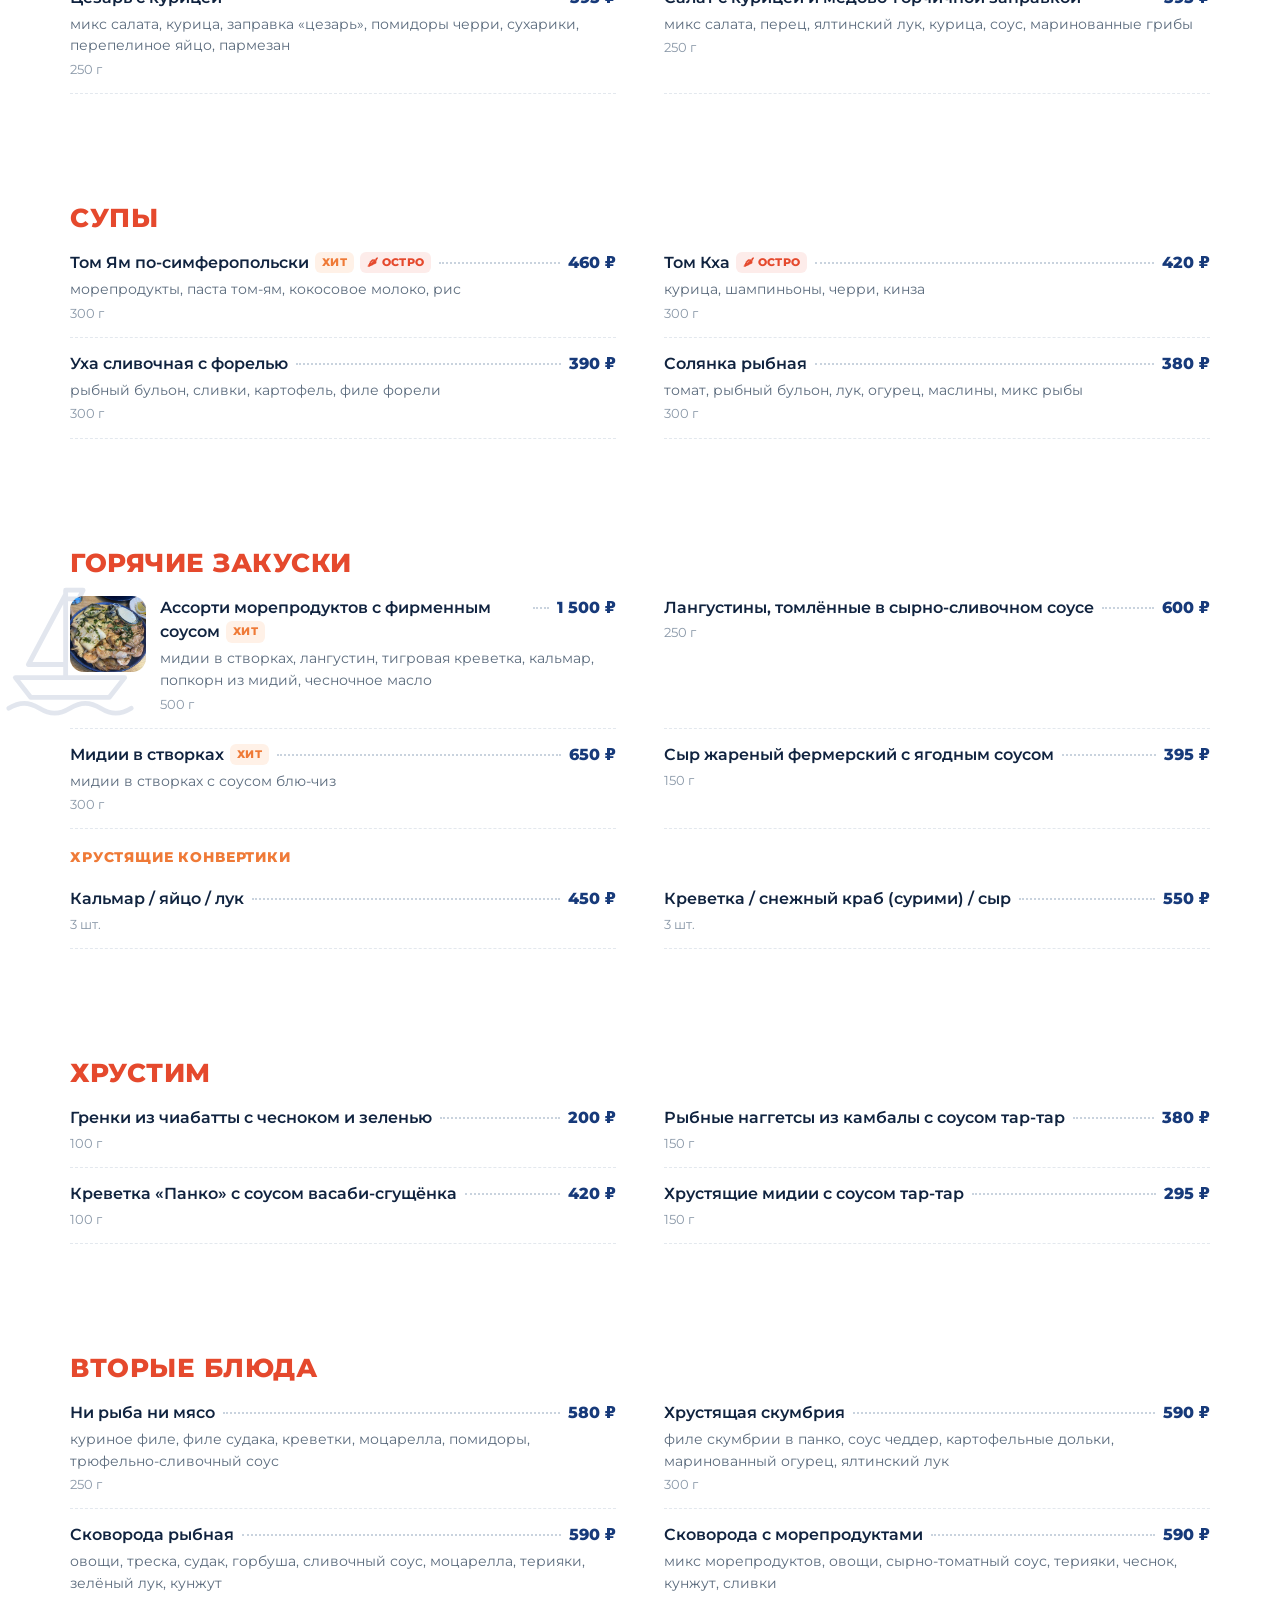
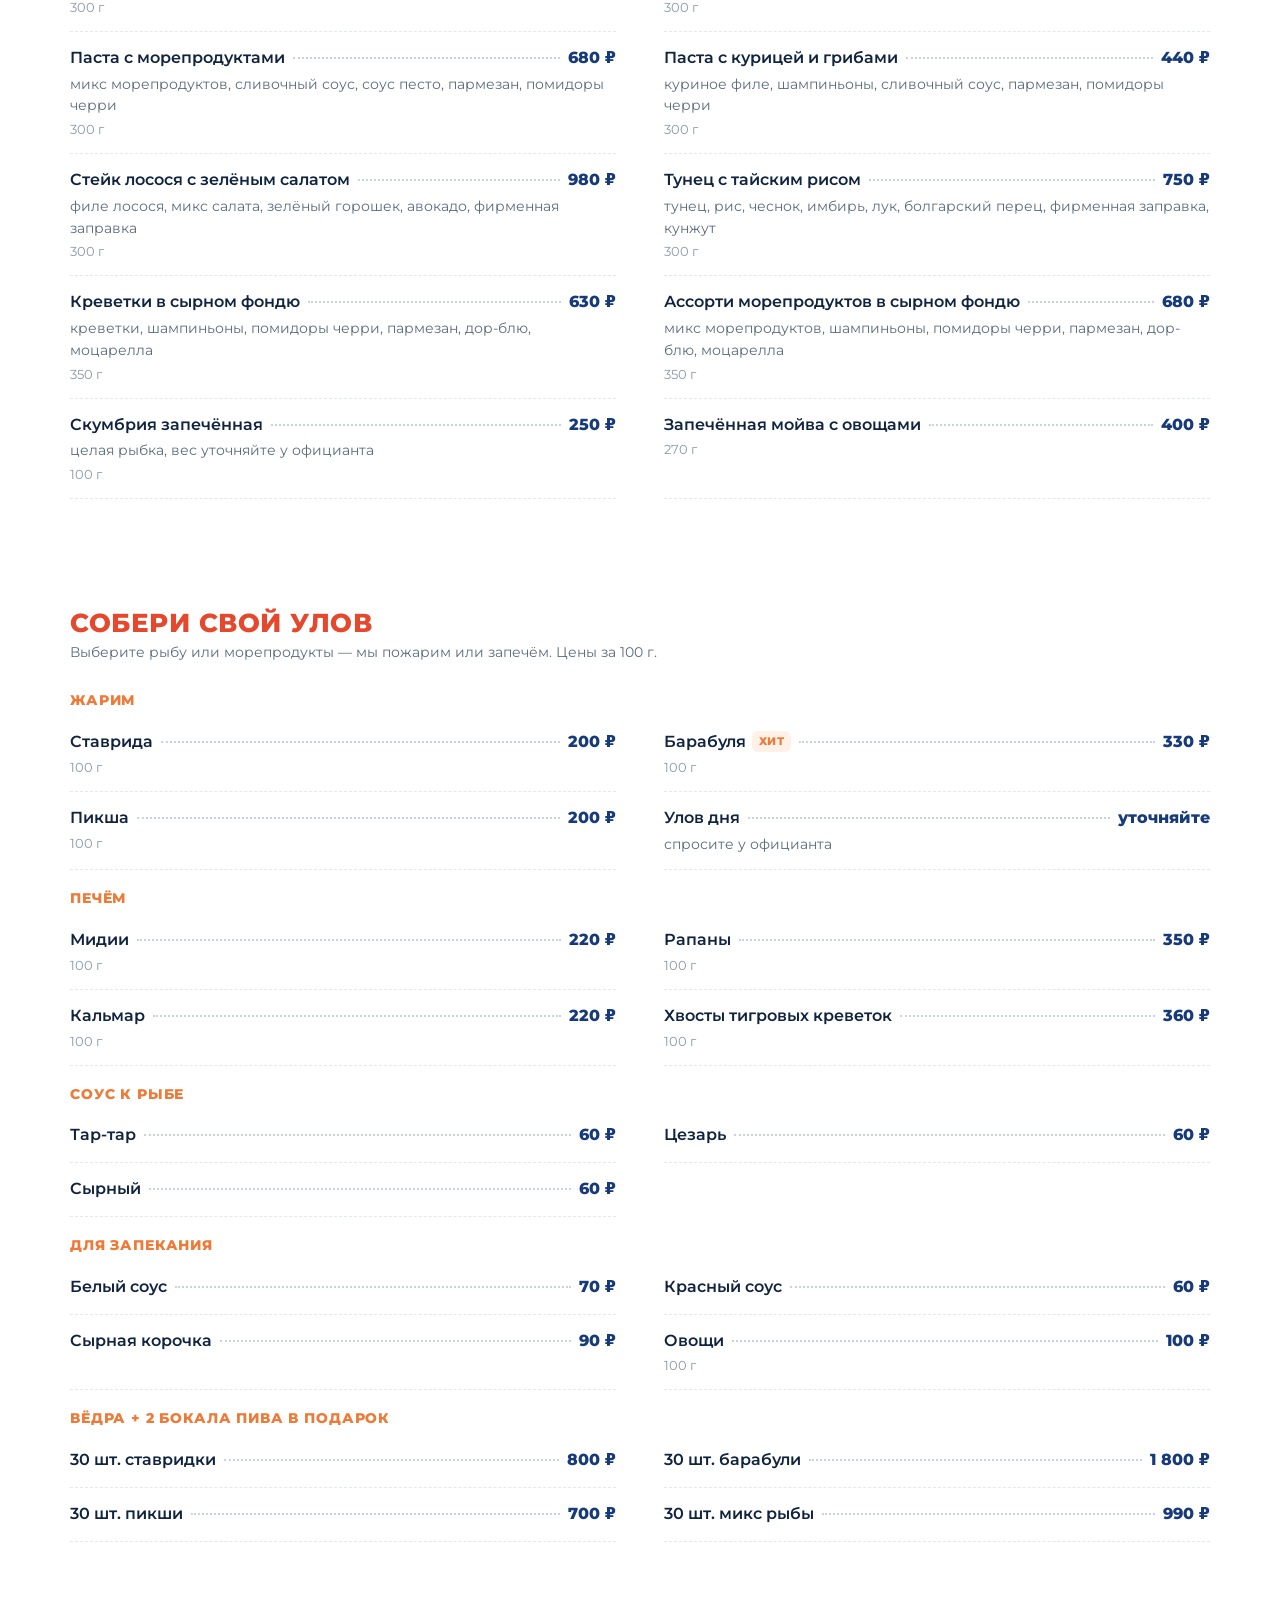
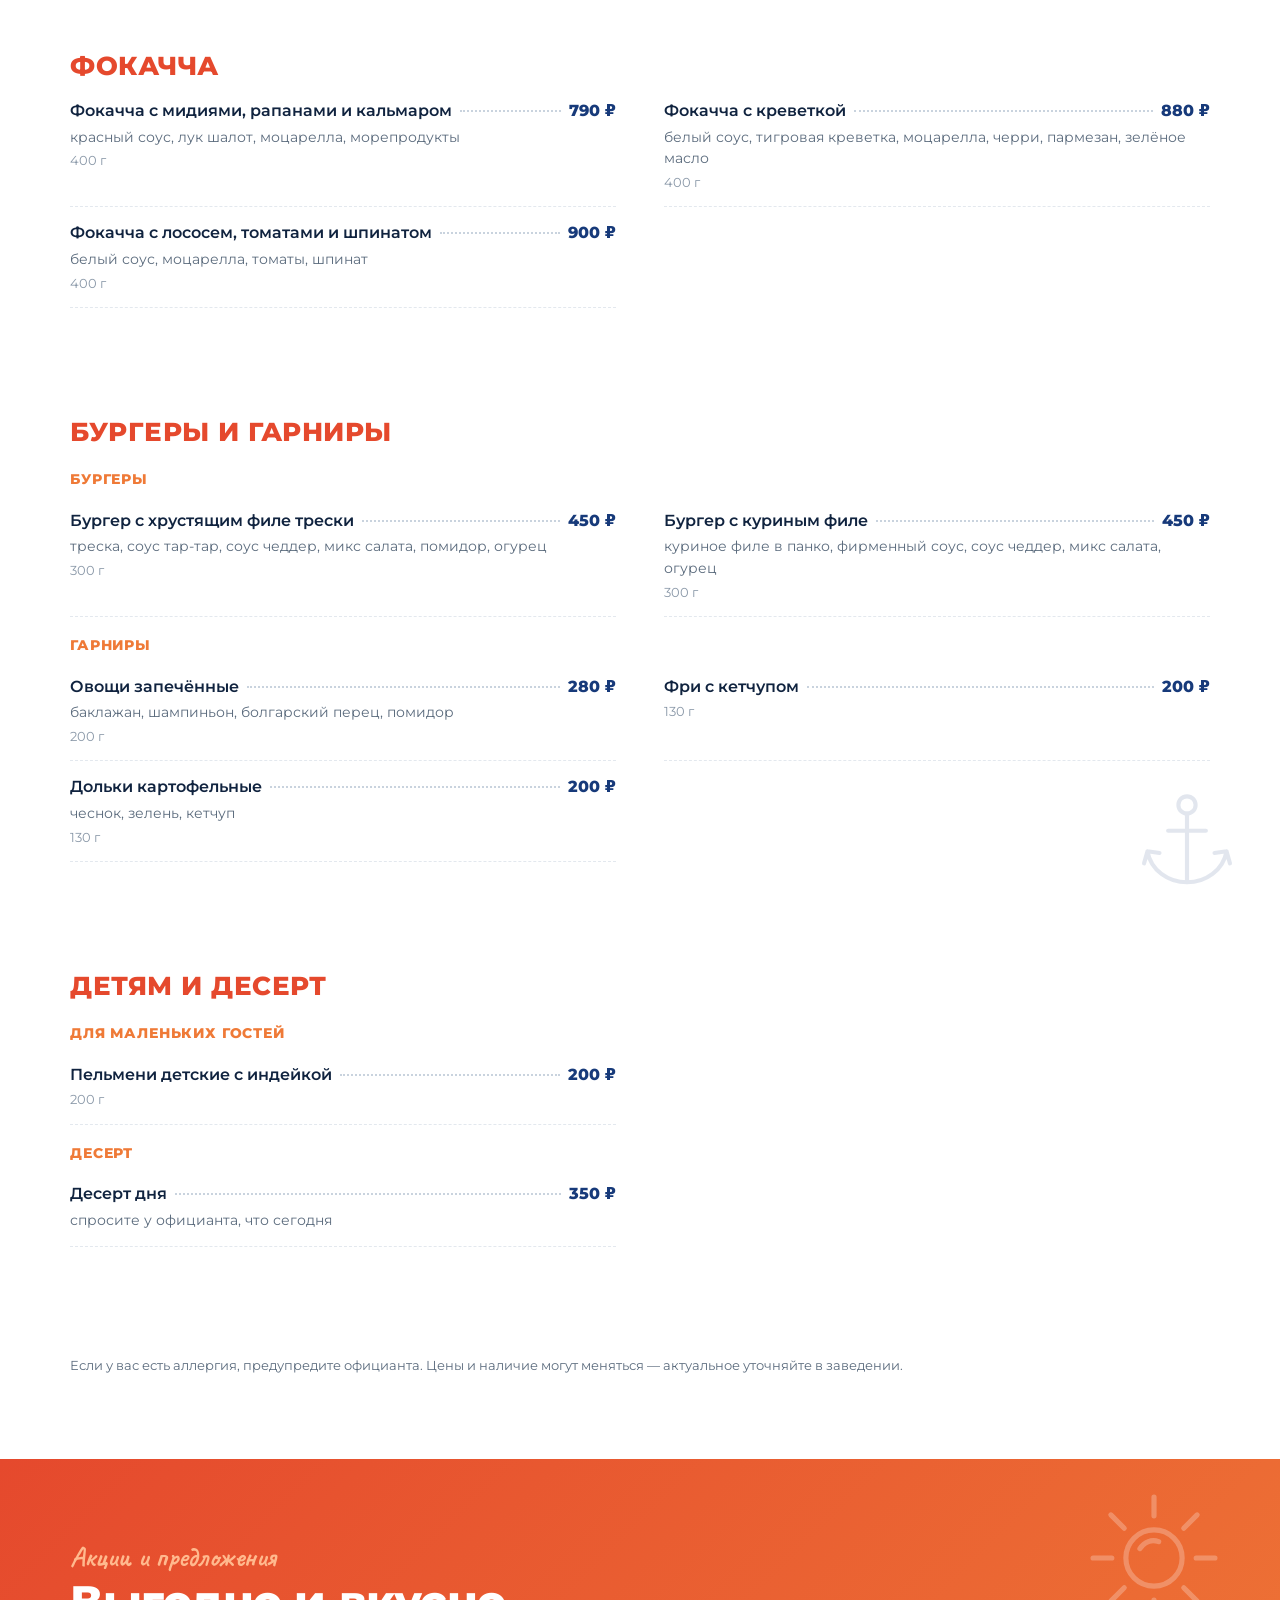
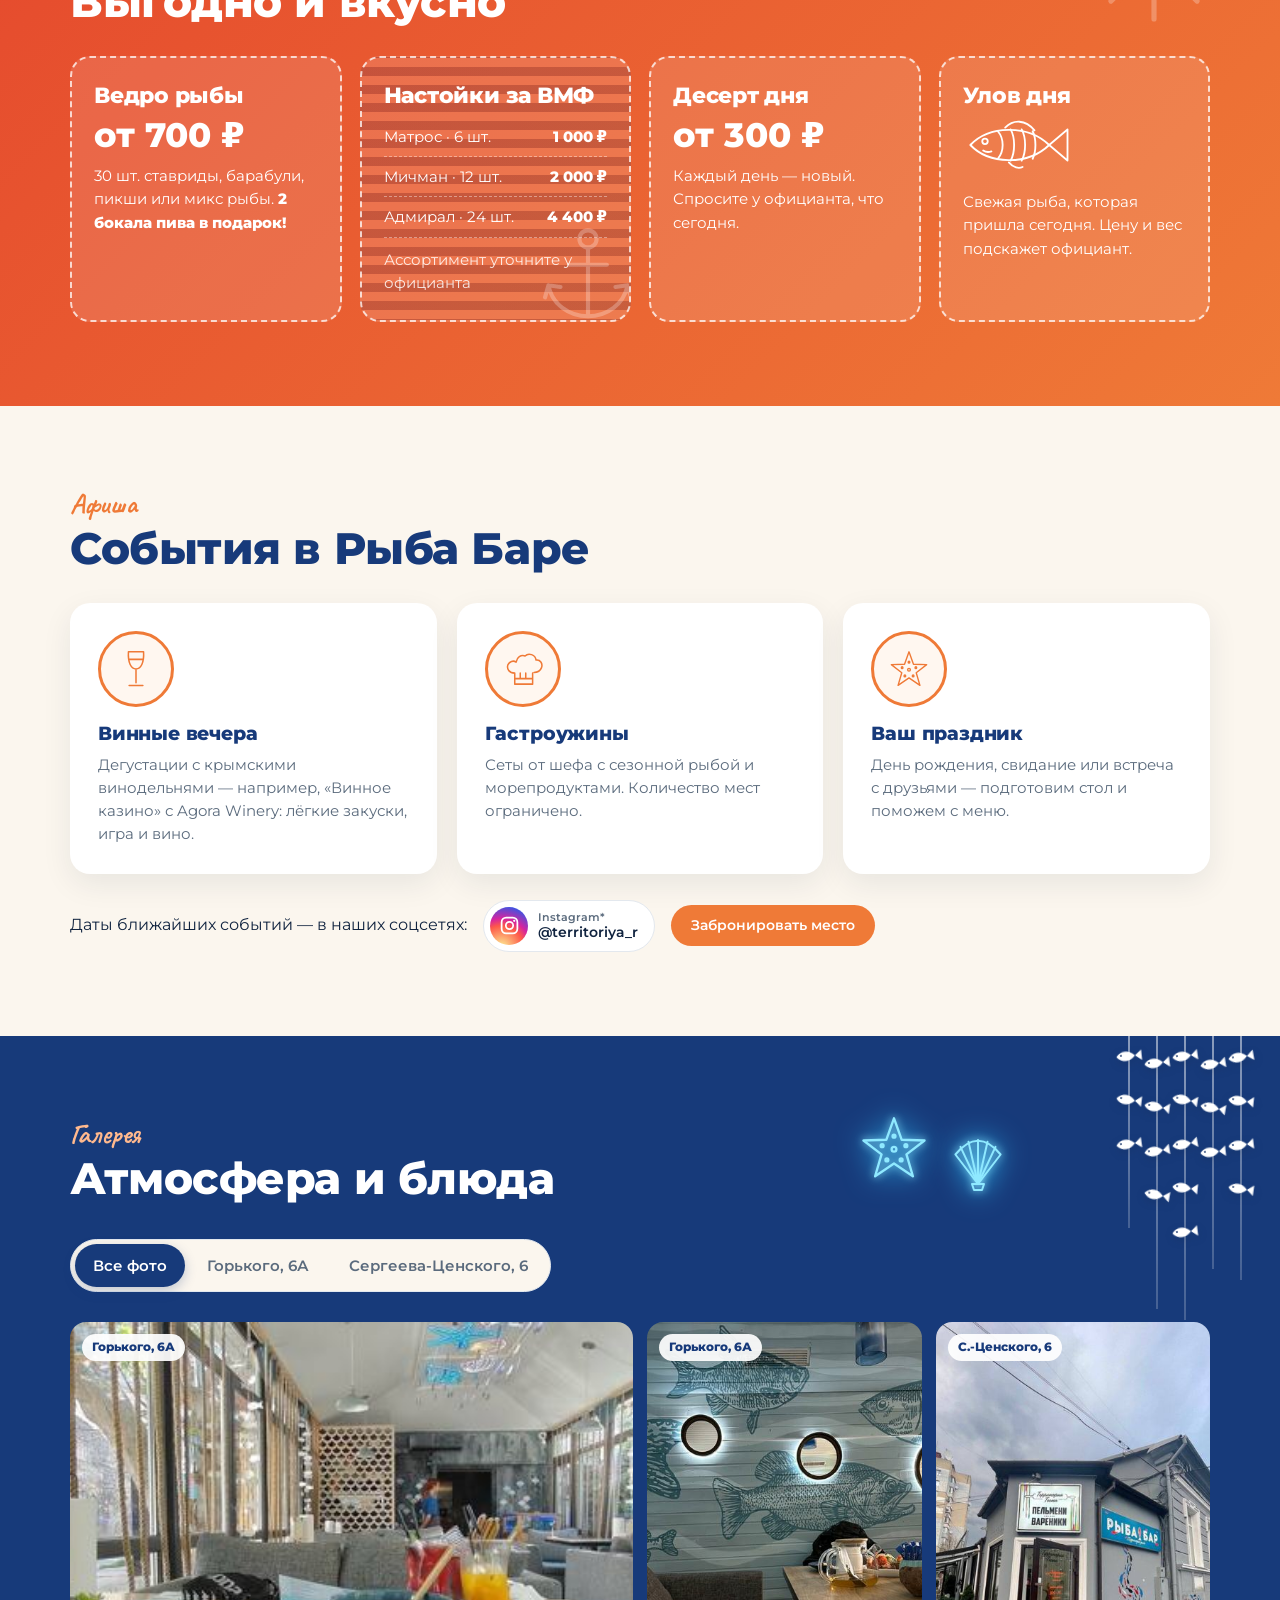
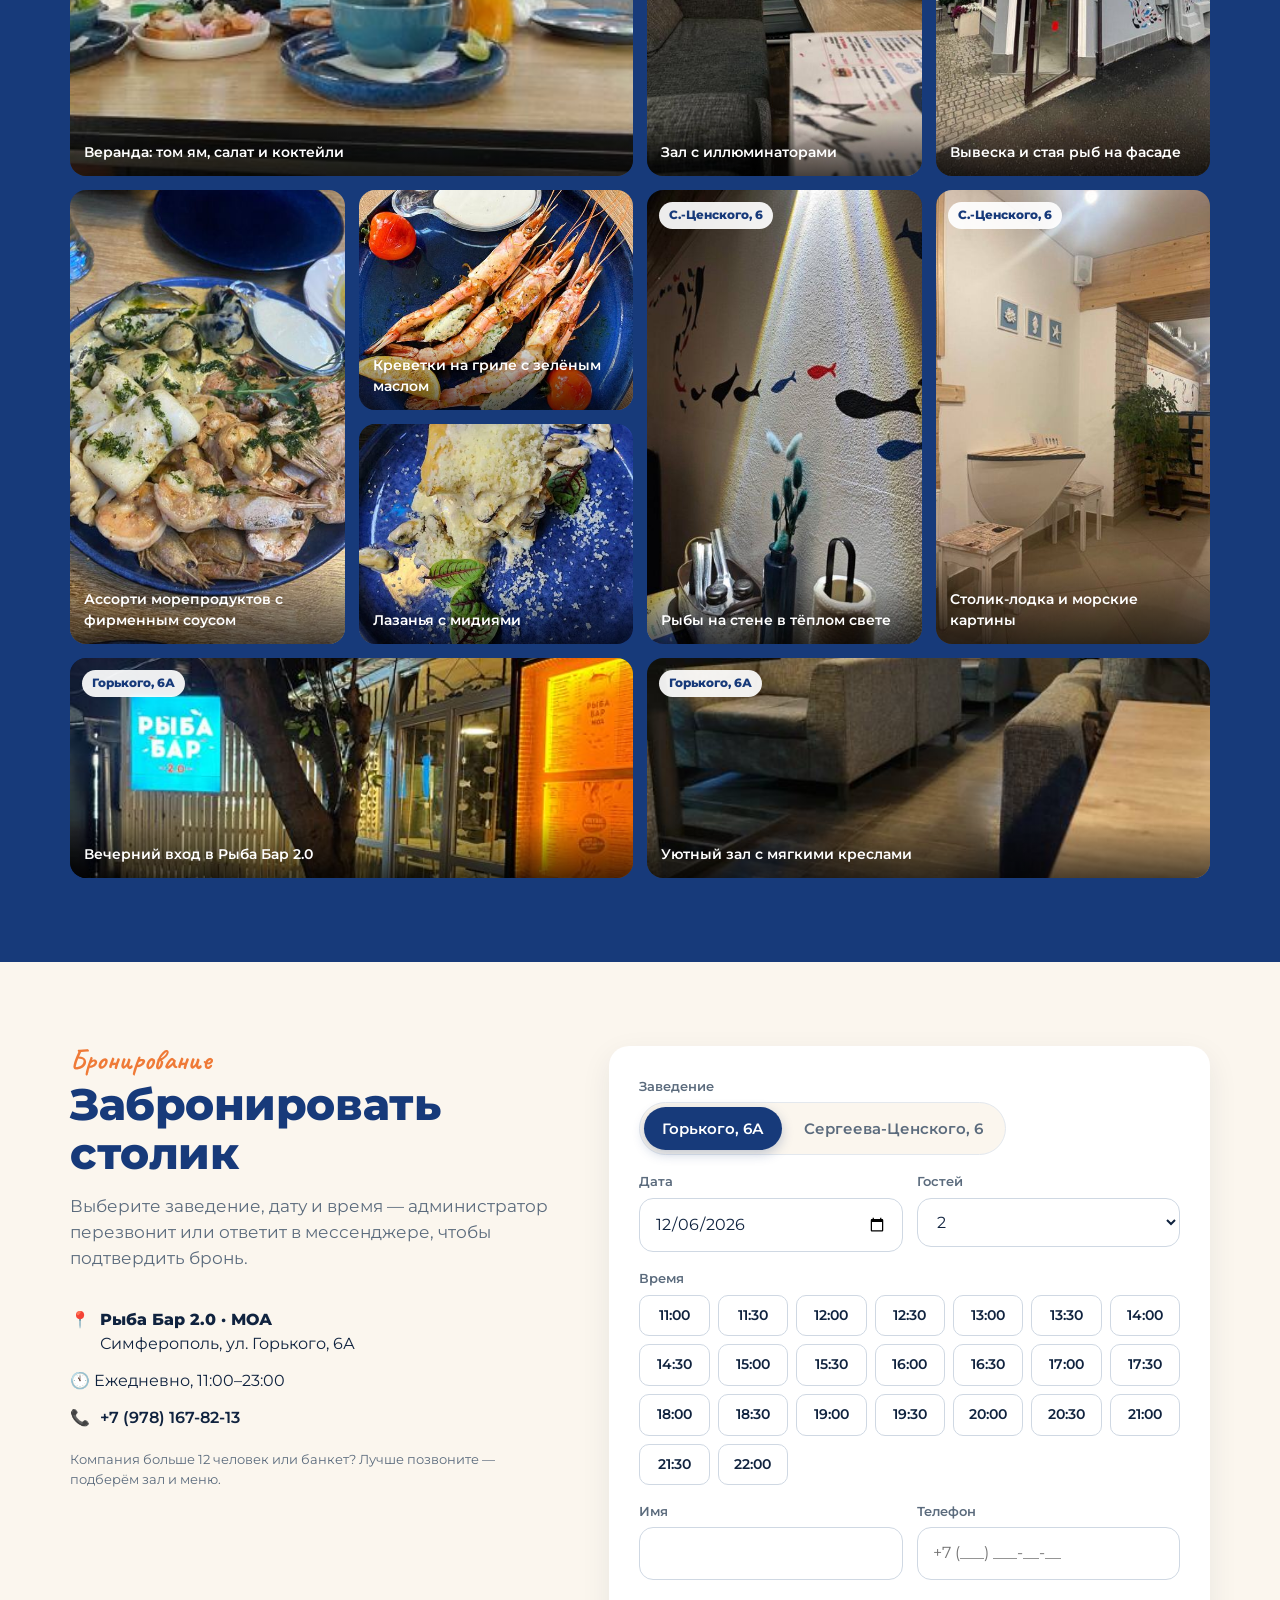
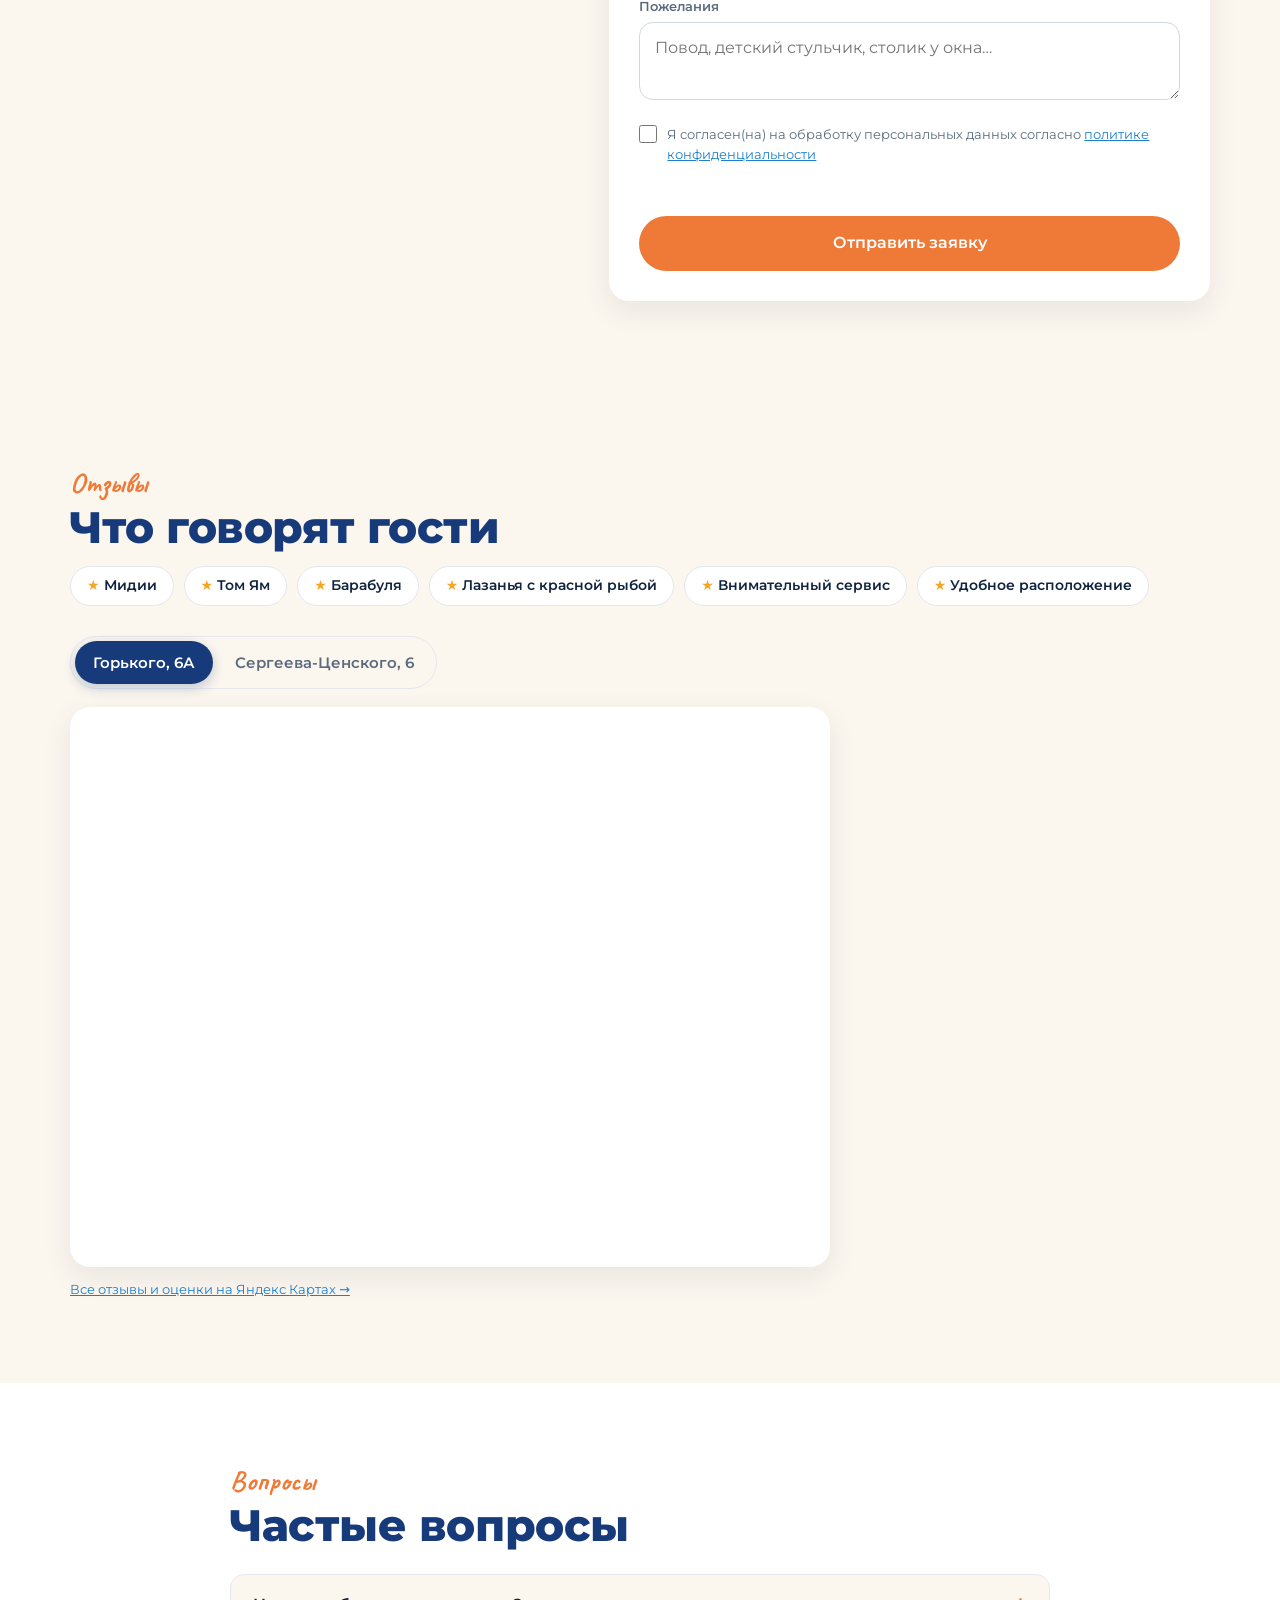
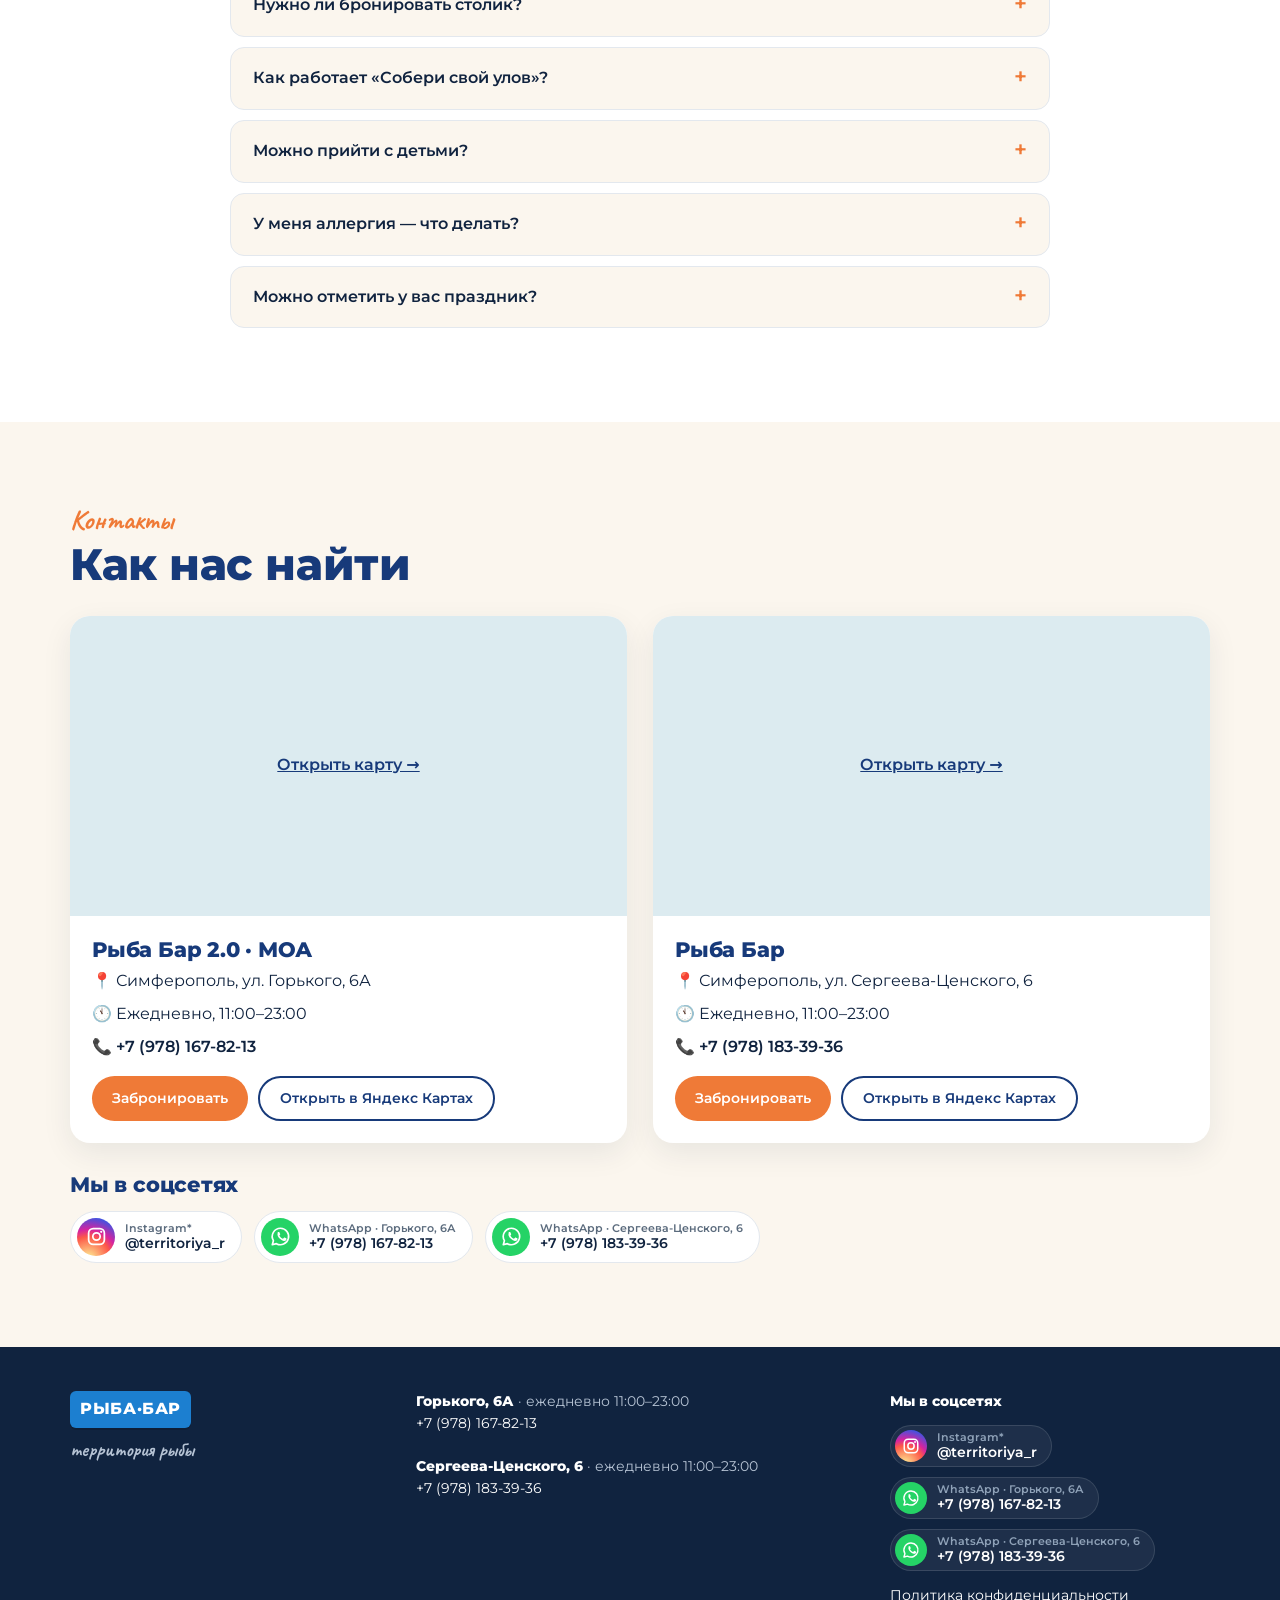
==== commit 0d0b07be: "Фото Рыба Бара на Сергеева-Ценского и фильтр галереи по заведениям - фасад, зал со столиком-лодкой и" ====
--- a/index.html
+++ b/index.html
@@ -151,6 +151,7 @@
 <section id="gallery" class="gal-sec"><div class="garland g-right" data-garland="5" aria-hidden="true"></div><div class="wrap"><div class="neon" aria-hidden="true"><svg class="neon-star"><use href="#i-star"/></svg><svg class="neon-shell"><use href="#i-shell"/></svg></div>
  <p class="kicker light">Галерея</p>
  <h2>Атмосфера и блюда</h2>
+ <div class="seg gal-seg" role="tablist" aria-label="Фото заведения" id="galLoc"></div>
  <div class="gallery" id="gal"></div>
 </div></section>
 
--- a/assets/style.css
+++ b/assets/style.css
@@ -237,7 +237,11 @@
 .gallery button img{width:100%;height:100%;object-fit:cover;transition:transform .5s}
 .gallery button:hover img{transform:scale(1.05)}
 .gallery button span{position:absolute;left:0;right:0;bottom:0;padding:24px 14px 12px;background:linear-gradient(transparent,rgba(0,0,0,.65));color:#fff;font-size:14px;font-weight:600;text-align:left}
-.gallery .tall{grid-row:span 2}.gallery .wide{grid-column:span 2}
+.gallery .tall{grid-row:span 2}.gallery .wide{grid-column:span 2}.gallery .big{grid-column:span 2;grid-row:span 2}
+.gallery.filtered button{grid-column:auto;grid-row:span 2}
+.gallery.filtered .g-loc{display:none}
+.g-loc{position:absolute;left:12px;top:12px;white-space:nowrap;font-style:normal;font-size:12px;font-weight:700;color:var(--navy);background:rgba(255,255,255,.92);padding:4px 10px;border-radius:999px}
+.gal-seg{margin-top:22px;margin-bottom:0}
 
 /* бронирование */
 .book{display:grid;grid-template-columns:.9fr 1.1fr;gap:48px;align-items:start}
@@ -357,6 +361,7 @@
 @media(max-width:1020px){
  .why-grid,.offer-grid{grid-template-columns:1fr 1fr}
  .gallery{grid-template-columns:repeat(3,1fr)}
+ .gallery .big,.gallery .wide{grid-column:span 3}
 }
 @media(max-width:860px){
  :root{--hdr:60px}
@@ -387,7 +392,8 @@
 @media(max-width:560px){
  .why-grid,.offer-grid{grid-template-columns:1fr}
  .gallery{grid-template-columns:1fr 1fr;grid-auto-rows:160px}
- .gallery .wide{grid-column:span 2}
+ .gallery .wide,.gallery .big{grid-column:span 2}
+ .g-loc{font-size:11px;left:8px;top:8px;padding:3px 8px}
  .row{grid-template-columns:1fr}
  .form{padding:20px}
  .seg{display:flex}.seg button{flex:1;padding:10px 6px;font-size:13px;line-height:1.25}
